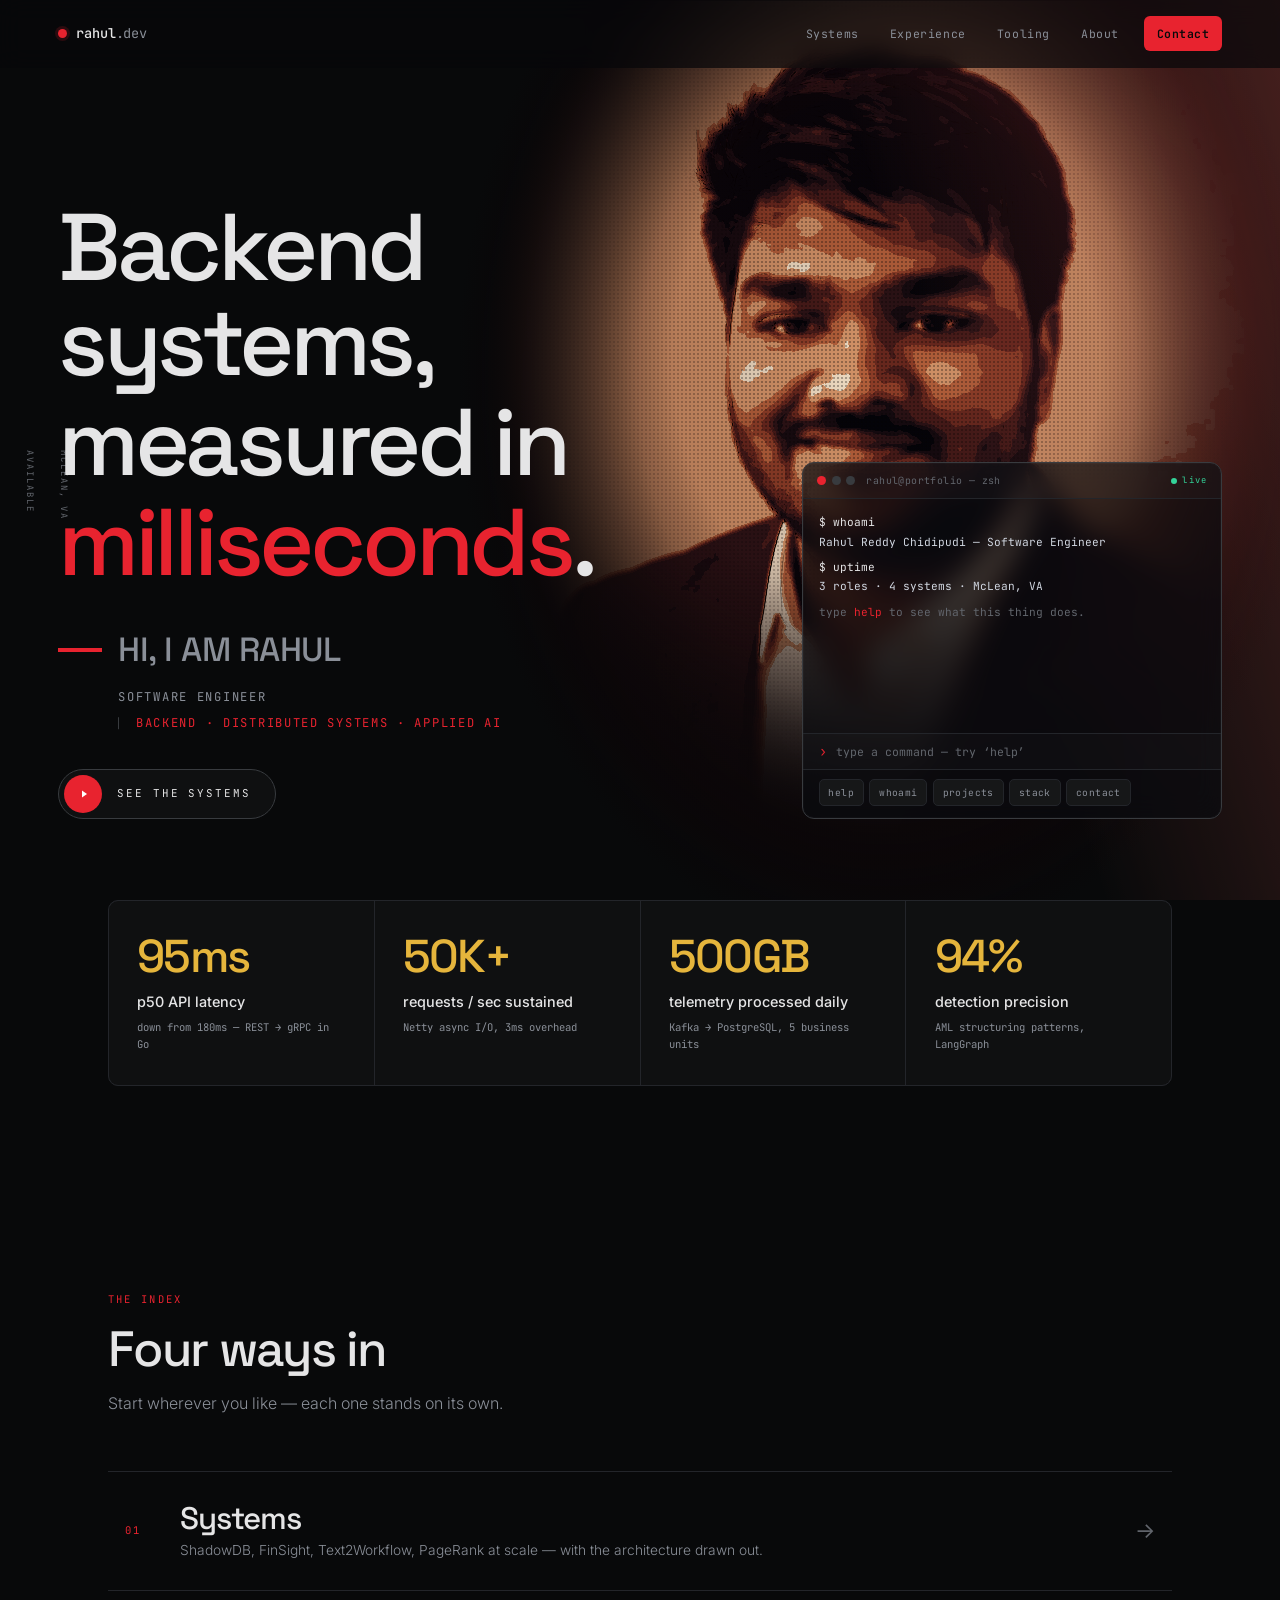
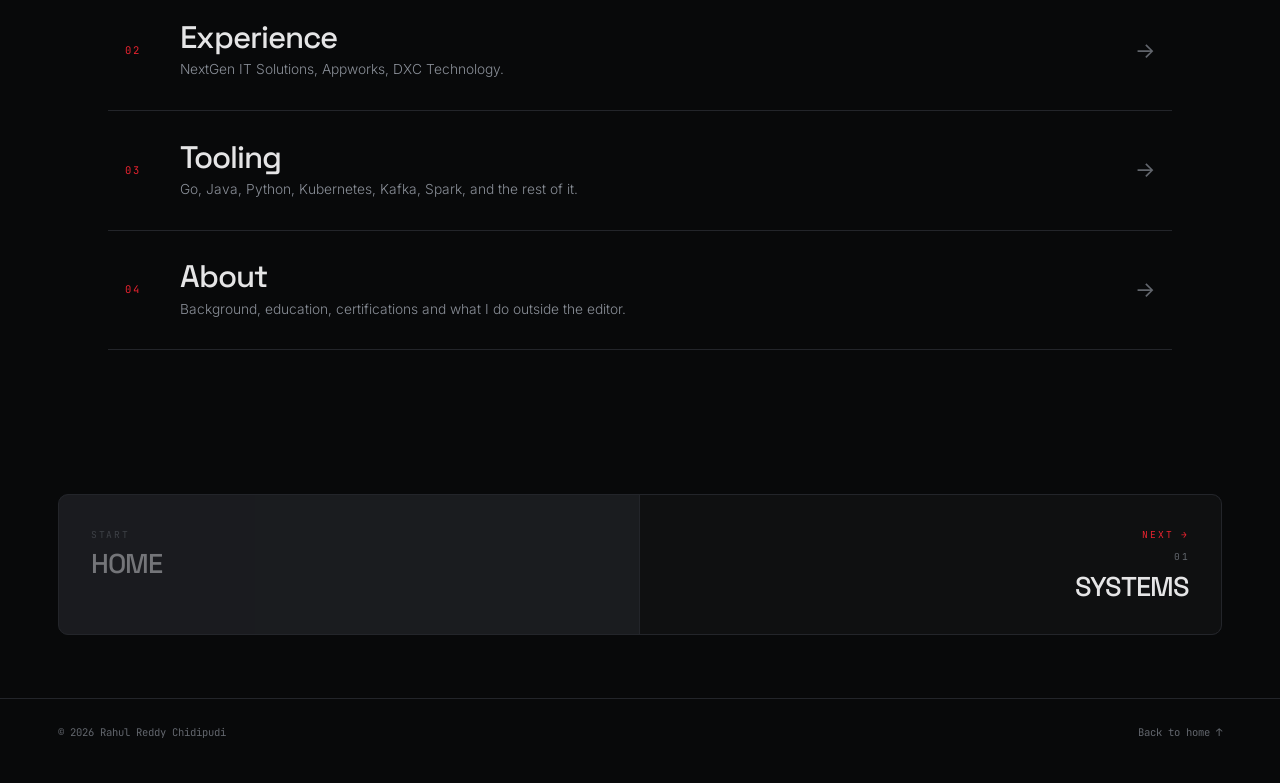
==== index.html @ d2386745 "Build software engineering portfolio Six static pages for a backend and distributed systems engineer" ====
<!DOCTYPE html>
<html lang="en" data-theme="dark">
<head>
<meta charset="utf-8" />
<meta name="viewport" content="width=device-width, initial-scale=1" />
<title>Rahul Reddy Chidipudi — Software Engineer</title>
<meta name="description" content="Software engineer building backend and distributed systems in Go, Java and Python. gRPC microservices, Kubernetes, event-driven pipelines, and applied AI." />
<meta name="theme-color" content="#07080a" />
<meta name="color-scheme" content="dark" />
<link rel="canonical" href="https://rahu378.github.io/" />

<meta property="og:type" content="website" />
<meta property="og:title" content="Rahul Reddy Chidipudi — Software Engineer" />
<meta property="og:description" content="Software engineer building backend and distributed systems in Go, Java and Python. gRPC microservices, Kubernetes, event-driven pipelines, and applied AI." />
<meta property="og:url" content="https://rahu378.github.io/" />
<meta property="og:image" content="https://rahu378.github.io/assets/img/rahul.jpg" />
<meta name="twitter:card" content="summary_large_image" />

<link rel="preconnect" href="https://fonts.googleapis.com" />
<link rel="preconnect" href="https://fonts.gstatic.com" crossorigin />
<link rel="preload" as="style" href="https://fonts.googleapis.com/css2?family=Space+Grotesk:wght@400;500;600;700&family=Inter:wght@300;400;500;600&family=JetBrains+Mono:wght@400;500;700&display=swap" />
<link rel="stylesheet" href="https://fonts.googleapis.com/css2?family=Space+Grotesk:wght@400;500;600;700&family=Inter:wght@300;400;500;600&family=JetBrains+Mono:wght@400;500;700&display=swap" />
<link rel="stylesheet" href="/assets/css/style.css?v=1" />
<link rel="preload" as="image" href="/assets/img/rahul.jpg" />
<link rel="icon" href="data:image/svg+xml,<svg xmlns='http://www.w3.org/2000/svg' viewBox='0 0 100 100'><rect width='100' height='100' rx='22' fill='%2307080a'/><text y='70' x='50' text-anchor='middle' font-size='58' font-family='monospace' font-weight='700' fill='%23e8232f'>R</text></svg>" />
</head>
<body data-page="home">

<svg class="filter-lab" aria-hidden="true" focusable="false">
  <defs>
    <filter id="inkPortrait" x="-12%" y="-12%" width="124%" height="124%" color-interpolation-filters="sRGB">
      <feColorMatrix type="matrix" in="SourceGraphic" result="lum"
        values="0.30 0.59 0.11 0 0
                0.30 0.59 0.11 0 0
                0.30 0.59 0.11 0 0
                0    0    0    1 0" />

      <!-- Soften before quantising: posterizing a smooth gradient straight off
           the sensor speckles the forehead and cheek into islands. Edge
           detection below still runs off the sharp luma. -->
      <feGaussianBlur in="lum" stdDeviation="1.6" result="lumSoft" />

      <feComponentTransfer in="lumSoft" result="crushed">
        <feFuncR type="linear" slope="1.14" intercept="-0.06" />
        <feFuncG type="linear" slope="1.14" intercept="-0.06" />
        <feFuncB type="linear" slope="1.14" intercept="-0.06" />
      </feComponentTransfer>

      <feComponentTransfer in="crushed" result="posterized">
        <feFuncR type="discrete" tableValues="0 0.125 0.25 0.375 0.5 0.625 0.75 0.875 1" />
        <feFuncG type="discrete" tableValues="0 0.125 0.25 0.375 0.5 0.625 0.75 0.875 1" />
        <feFuncB type="discrete" tableValues="0 0.125 0.25 0.375 0.5 0.625 0.75 0.875 1" />
      </feComponentTransfer>

      <!-- Warm duotone: ink -> oxblood -> rust -> warm bone, so the portrait
           sits in the same family as the red accent instead of reading as a
           cold studio shot. Top stop is warm bone, not white, so neither the
           lit forehead nor the grey backdrop clips. -->
      <feComponentTransfer in="posterized" result="duotone">
        <feFuncR type="table" tableValues="0.039 0.110 0.208 0.333 0.490 0.659 0.804 0.925" />
        <feFuncG type="table" tableValues="0.039 0.071 0.098 0.137 0.208 0.329 0.541 0.851" />
        <feFuncB type="table" tableValues="0.055 0.086 0.110 0.122 0.153 0.200 0.369 0.753" />
      </feComponentTransfer>

      <feConvolveMatrix in="lum" result="edgeRaw" order="3" preserveAlpha="true"
        kernelMatrix="-1 -1 -1  -1  8 -1  -1 -1 -1" divisor="1" bias="0" />
      <feColorMatrix in="edgeRaw" type="matrix" result="edgeLuma"
        values="0.33 0.33 0.33 0 0
                0.33 0.33 0.33 0 0
                0.33 0.33 0.33 0 0
                0    0    0    1 0" />
      <!-- White where flat, darkening on strong edges: the multiply below keys
           off RGB, so white must be the no-op. -->
      <feComponentTransfer in="edgeLuma" result="inkLines">
        <feFuncR type="table" tableValues="1 0.92 0.58 0.18 0" />
        <feFuncG type="table" tableValues="1 0.92 0.58 0.18 0" />
        <feFuncB type="table" tableValues="1 0.92 0.58 0.18 0" />
      </feComponentTransfer>
      <feGaussianBlur in="inkLines" stdDeviation="0.4" result="inkSoft" />
      <feBlend in="duotone" in2="inkSoft" mode="multiply" result="inked" />
      <feComposite in="inked" in2="SourceGraphic" operator="in" />
    </filter>

    <filter id="inkPlate" x="-12%" y="-12%" width="124%" height="124%" color-interpolation-filters="sRGB">
      <feColorMatrix type="matrix" in="SourceGraphic" result="lum"
        values="0.30 0.59 0.11 0 0
                0.30 0.59 0.11 0 0
                0.30 0.59 0.11 0 0
                0    0    0    1 0" />
      <feConvolveMatrix in="lum" result="e" order="3" preserveAlpha="true"
        kernelMatrix="0 -1 0  -1 4 -1  0 -1 0" divisor="1" />
      <feComponentTransfer in="e">
        <feFuncA type="discrete" tableValues="0 0 0 0.85 1" />
      </feComponentTransfer>
    </filter>
  </defs>
</svg>

<div class="wipe" id="wipe" aria-hidden="true"></div>
<div class="grid-bg" aria-hidden="true"></div>
<div class="noise" aria-hidden="true"></div>

<a class="skip" href="#main">Skip to content</a>

<header class="topbar">
  <a class="brand" href="/">
    <span class="brand__dot" aria-hidden="true"></span>
    <span class="brand__txt">rahul<span>.dev</span></span>
  </a>

  <nav class="nav" aria-label="Sections">
    <a href="/projects/">Systems</a>
    <a href="/work/">Experience</a>
    <a href="/skills/">Tooling</a>
    <a href="/about/">About</a>
    <a href="/contact/" class="nav__cta">Contact</a>
  </nav>

  <button class="burger" id="burger" aria-label="Open menu" aria-expanded="false" aria-controls="menu">
    <span></span><span></span>
  </button>
</header>

<nav class="menu" id="menu" aria-hidden="true">
  <div class="menu__bg" aria-hidden="true"></div>
  <ul class="menu__list">
    <li><a href="/" data-i="00" aria-current="page"><span>HOME</span></a></li>
    <li><a href="/projects/" data-i="01"><span>SYSTEMS</span></a></li>
    <li><a href="/work/" data-i="02"><span>EXPERIENCE</span></a></li>
    <li><a href="/skills/" data-i="03"><span>TOOLING</span></a></li>
    <li><a href="/about/" data-i="04"><span>ABOUT</span></a></li>
    <li><a href="/contact/" data-i="05"><span>CONTACT</span></a></li>
  </ul>
  <div class="menu__foot">
    <a href="mailto:rahul.r24.c@gmail.com">rahul.r24.c@gmail.com</a>
    <a href="https://github.com/Rahu378" target="_blank" rel="noopener noreferrer">github.com/Rahu378</a>
    <a href="https://www.linkedin.com/in/rahulchidipudi/" target="_blank" rel="noopener noreferrer">in/rahulchidipudi</a>
    <span>McLean, VA</span>
  </div>
</nav>

<main id="main">

<section class="hero" id="hero">
  <div class="hero__glow" aria-hidden="true"></div>

  <figure class="portrait" id="portrait">
    <div class="portrait__aura" aria-hidden="true"></div>
    <div class="portrait__stage" id="portraitStage">
      <img class="portrait__plate" src="/assets/img/rahul.jpg" alt="" aria-hidden="true" />
      <img class="portrait__img" src="/assets/img/rahul.jpg" alt="Rahul Reddy Chidipudi" />
      <div class="portrait__halftone" aria-hidden="true"></div>
      <div class="portrait__vig" aria-hidden="true"></div>
      <div class="portrait__rim" aria-hidden="true"></div>
    </div>
    <div class="portrait__fade" aria-hidden="true"></div>
  </figure>

  <div class="hero__copy">
    <h1 class="hero__title">
      <span class="ln"><span class="w">Backend</span> <span class="w">systems,</span></span>
      <span class="ln"><span class="w">measured</span> <span class="w">in</span></span>
      <span class="ln"><span class="w accent">milliseconds<span class="dot">.</span></span></span>
    </h1>

    <p class="hero__eyebrow"><i class="rule"></i>HI, I AM RAHUL</p>
    <p class="hero__role">
      <span>SOFTWARE ENGINEER</span><span>BACKEND &middot; DISTRIBUTED SYSTEMS &middot; APPLIED AI</span>
    </p>

    <a class="cta" href="/projects/">
      <span class="cta__disc"><svg viewBox="0 0 24 24" aria-hidden="true"><path d="M8 5l10 7-10 7z"/></svg></span>
      <span class="cta__txt">SEE THE SYSTEMS</span>
    </a>
  </div>

  <!-- A real shell, not a chatbot. Type into it. -->
  <div class="term" id="term">
    <div class="term__bar">
      <span class="term__dots" aria-hidden="true"><i></i><i></i><i></i></span>
      <span class="term__title">rahul@portfolio &mdash; zsh</span>
      <span class="term__live" aria-hidden="true"><b></b>live</span>
    </div>

    <div class="term__body" id="termBody" role="log" aria-live="polite" aria-label="Terminal output"></div>

    <form class="term__form" id="termForm" autocomplete="off">
      <label class="term__prompt" for="termInput" aria-hidden="true">&rsaquo;</label>
      <input class="term__input" id="termInput" name="cmd" type="text"
             autocomplete="off" autocapitalize="off" spellcheck="false"
             aria-label="Type a command" placeholder="type a command &mdash; try &lsquo;help&rsquo;" />
    </form>

    <div class="term__hints" aria-label="Suggested commands">
      <button type="button" data-cmd="help">help</button>
      <button type="button" data-cmd="whoami">whoami</button>
      <button type="button" data-cmd="projects">projects</button>
      <button type="button" data-cmd="stack">stack</button>
      <button type="button" data-cmd="contact">contact</button>
    </div>
  </div>

  <div class="hero__slate" aria-hidden="true">
    <span>MCLEAN, VA</span><span>AVAILABLE</span>
  </div>
</section>

<section class="sec sec--tight">
  <div class="metrics__rail">
    <article class="metric reveal">
      <div class="metric__v"><span class="count" data-to="95" data-suffix="ms">0</span></div>
      <p class="metric__k">p50 API latency</p>
      <p class="metric__n">down from 180ms &mdash; REST&nbsp;&rarr;&nbsp;gRPC in Go</p>
    </article>
    <article class="metric reveal">
      <div class="metric__v"><span class="count" data-to="50" data-suffix="K+">0</span></div>
      <p class="metric__k">requests / sec sustained</p>
      <p class="metric__n">Netty async I/O, 3ms overhead</p>
    </article>
    <article class="metric reveal">
      <div class="metric__v"><span class="count" data-to="500" data-suffix="GB">0</span></div>
      <p class="metric__k">telemetry processed daily</p>
      <p class="metric__n">Kafka &rarr; PostgreSQL, 5 business units</p>
    </article>
    <article class="metric reveal">
      <div class="metric__v"><span class="count" data-to="94" data-suffix="%">0</span></div>
      <p class="metric__k">detection precision</p>
      <p class="metric__n">AML structuring patterns, LangGraph</p>
    </article>
  </div>
</section>

<section class="sec">
  <header class="sec__head">
    <span class="sec__tag">THE INDEX</span>
    <h2 class="sec__title">Four ways in</h2>
    <p class="sec__sub">Start wherever you like &mdash; each one stands on its own.</p>
  </header>

  <ol class="index">
    <li class="reveal"><a href="/projects/">
      <span class="index__n">01</span>
      <span class="index__b"><b>Systems</b><i>ShadowDB, FinSight, Text2Workflow, PageRank at scale &mdash; with the architecture drawn out.</i></span>
      <span class="index__go" aria-hidden="true">&rarr;</span></a></li>
    <li class="reveal"><a href="/work/">
      <span class="index__n">02</span>
      <span class="index__b"><b>Experience</b><i>NextGen IT Solutions, Appworks, DXC Technology.</i></span>
      <span class="index__go" aria-hidden="true">&rarr;</span></a></li>
    <li class="reveal"><a href="/skills/">
      <span class="index__n">03</span>
      <span class="index__b"><b>Tooling</b><i>Go, Java, Python, Kubernetes, Kafka, Spark, and the rest of it.</i></span>
      <span class="index__go" aria-hidden="true">&rarr;</span></a></li>
    <li class="reveal"><a href="/about/">
      <span class="index__n">04</span>
      <span class="index__b"><b>About</b><i>Background, education, certifications and what I do outside the editor.</i></span>
      <span class="index__go" aria-hidden="true">&rarr;</span></a></li>
  </ol>
</section>

<nav class="actnav" aria-label="Page navigation">
  <div class="actnav__side actnav__side--prev actnav__side--end">
    <span class="actnav__dir">START</span>
    <span class="actnav__t">HOME</span>
  </div>
  <a class="actnav__side actnav__side--next" href="/projects/">
    <span class="actnav__dir">NEXT &rarr;</span>
    <span class="actnav__n">01</span>
    <span class="actnav__t">SYSTEMS</span>
  </a>
</nav>
</main>

<footer class="foot">
  <span>&copy; <span id="yr">2026</span> Rahul Reddy Chidipudi</span>
  <a href="/">Back to home &uarr;</a>
</footer>

<script src="/assets/js/main.js?v=1" defer></script>
</body>
</html>
---- assets/css/style.css ----
/* ═══════════════════════════════════════════════════════════════
   RAHUL REDDY CHIDIPUDI — Software Engineer
   Dark only. Systems-and-architecture direction.
   ═══════════════════════════════════════════════════════════════ */

:root{
  /* Four-step surface progression (after Linear's "midnight precision
     instrument"): darkness is the substrate, not a theme. Elevation comes
     from hairline borders and contrast — never from shadows or glows. */
  --bg:        #08090a;
  --surface:   #0f1011;
  --surface-2: #161718;
  --hair:      #23252a;
  --hair-2:    #383b3f;

  --fg:        #e5e5e6;
  --fg-rgb:    229,229,230;
  --text-2:    #d0d6e0;
  --mute:      #8a8f98;
  --mute-2:    #62666d;

  /* Brand accent — gold on obsidian. Used for interface: nav, CTAs,
     section tags, hover states. */
  --accent:     #e8232f;
  --accent-lit: #ff4d5a;
  --accent-ink: #ffffff;   /* text that sits ON red */
  --accent-dim: #5c0f15;
  --accent-wash: rgba(232,35,47,.09);

  /* Data colours — reserved for the architecture diagrams so a request
     path never gets confused with a button. */
  --data:      #38bdf8;    /* live request path */
  --data-wash: rgba(56,189,248,.08);
  --gold:      #e5b53c;    /* measured results */
  --ok:        #34d399;    /* converged / verified */
  --shadow:    #a78bfa;    /* the forked, non-production path */

  --disp: 'Space Grotesk', 'Helvetica Neue', Arial, sans-serif;
  --body: 'Inter', system-ui, -apple-system, sans-serif;
  --mono: 'JetBrains Mono', ui-monospace, 'SF Mono', Menlo, monospace;

  --pad:  clamp(1.15rem, 4.5vw, 5rem);
  --maxw: 1180px;
  --wide: 1360px;
  --ease: cubic-bezier(.16,1,.3,1);
  --snap: cubic-bezier(.4,0,.2,1);   /* UI feedback — CLI speed */
  --t-ui: .17s;

  color-scheme: dark;
}

*,*::before,*::after{ box-sizing:border-box; margin:0; padding:0; }
html{ -webkit-text-size-adjust:100%; background:var(--bg); scroll-behavior:smooth; }
body{
  background:var(--bg); color:var(--fg);
  font-family:var(--body); font-size:16px; line-height:1.65;
  overflow-x:hidden;
  -webkit-font-smoothing:antialiased; text-rendering:optimizeLegibility;
}
body.is-locked{ overflow:hidden; }
img{ display:block; max-width:100%; }
ul,ol{ list-style:none; }
a{ color:inherit; text-decoration:none; }
button{ font:inherit; color:inherit; background:none; border:0; cursor:pointer; }
::selection{ background:var(--accent); color:var(--accent-ink); }
:focus-visible{ outline:2px solid var(--accent); outline-offset:3px; border-radius:3px; }

/* The inline <svg> holding the portrait filters must not take up layout —
   without this it renders as a default 300x150 box and shoves the page down. */
.filter-lab{ position:absolute; width:0; height:0; overflow:hidden; }

.skip{
  position:fixed; top:-100px; left:1rem; z-index:10001;
  background:var(--accent); color:var(--accent-ink); padding:.7rem 1.1rem;
  font-family:var(--mono); font-size:.65rem; letter-spacing:.16em;
  transition:top .25s;
}
.skip:focus{ top:1rem; }

/* ── ambient background ─────────────────────────────────────── */
.grid-bg{
  position:fixed; inset:0; z-index:-2; pointer-events:none;
  background-image:
    linear-gradient(var(--hair) 1px, transparent 1px),
    linear-gradient(90deg, var(--hair) 1px, transparent 1px);
  background-size:64px 64px;
  opacity:.32;
  -webkit-mask-image:radial-gradient(ellipse 80% 60% at 50% 0%, #000 10%, transparent 78%);
  mask-image:radial-gradient(ellipse 80% 60% at 50% 0%, #000 10%, transparent 78%);
}
.noise{
  position:fixed; inset:0; z-index:-1; pointer-events:none; opacity:.035;
  background-image:url("data:image/svg+xml,%3Csvg xmlns='http://www.w3.org/2000/svg' width='160' height='160'%3E%3Cfilter id='n'%3E%3CfeTurbulence type='fractalNoise' baseFrequency='.85' numOctaves='3'/%3E%3C/filter%3E%3Crect width='160' height='160' filter='url(%23n)'/%3E%3C/svg%3E");
}

/* ── top bar ────────────────────────────────────────────────── */
.topbar{
  position:fixed; top:0; left:0; right:0; z-index:900;
  display:flex; align-items:center; justify-content:space-between;
  gap:1rem; padding:1rem var(--pad);
  background:rgba(7,8,10,.72);
  backdrop-filter:blur(12px); -webkit-backdrop-filter:blur(12px);
  border-bottom:1px solid transparent;
  transition:border-color .3s, background .3s;
}
.topbar.stuck{ border-bottom-color:var(--hair); }
.brand{ display:flex; align-items:center; gap:.6rem; font-family:var(--mono); font-size:.85rem; }
.brand__dot{
  width:9px; height:9px; border-radius:50%; background:var(--accent);
  box-shadow:0 0 0 3px rgba(232,35,47,.16);
}
.brand__txt{ font-weight:500; letter-spacing:-.01em; }
.brand__txt span{ color:var(--mute); font-weight:400; }

.nav{ display:none; align-items:center; gap:.35rem; }
@media (min-width:820px){ .nav{ display:flex; } .burger{ display:none !important; } }
.nav a{
  font-family:var(--mono); font-size:.72rem; letter-spacing:.05em;
  color:var(--mute); padding:.5rem .8rem; border-radius:6px;
  transition:color var(--t-ui) var(--snap), background-color var(--t-ui) var(--snap), border-color var(--t-ui) var(--snap), transform var(--t-ui) var(--snap);
}
.nav a:hover{ color:var(--fg); background:var(--surface-2); }
.nav a.active{ color:var(--accent); }
.nav__cta{
  color:var(--bg) !important; background:var(--accent);
  font-weight:600; margin-left:.4rem;
}
.nav__cta:hover{ background:var(--accent-lit) !important; color:var(--bg) !important; }

.burger{ display:grid; gap:5px; padding:.45rem; }
.burger span{ display:block; width:22px; height:2px; background:var(--fg); transition:transform .35s var(--ease), opacity .2s; }
.burger[aria-expanded="true"] span:nth-child(1){ transform:translateY(7px) rotate(45deg); }
.burger[aria-expanded="true"] span:nth-child(2){ opacity:0; }
.burger[aria-expanded="true"] span:nth-child(3){ transform:translateY(-7px) rotate(-45deg); }


/* ── hero ───────────────────────────────────────────────────── */
.hero{
  position:relative; min-height:100svh;
  display:flex; align-items:center;
  padding:7rem var(--pad) 5rem;
}
.hero__eyebrow{
  display:inline-flex; align-items:center; gap:.6rem;
  font-family:var(--mono); font-size:.68rem; letter-spacing:.2em;
  color:var(--mute); margin-bottom:1.75rem;
}

.hero__title{
  font-family:var(--disp); font-weight:500;
  font-size:clamp(2.5rem,8vw,5.6rem);
  line-height:1.02; letter-spacing:-.04em;
  margin-bottom:1.9rem;
}
.hero__title .ln{ display:block; overflow:hidden; padding-bottom:.07em; }
.hero__title .w{ display:inline-block; will-change:transform; }
.hero__title .accent{ color:var(--accent); }
.hero__title .dot{ color:var(--fg); }





/* ── metrics ────────────────────────────────────────────────── */
.metrics{
  border-top:1px solid var(--hair); border-bottom:1px solid var(--hair);
  background:var(--surface);
}
.metrics__rail{
  max-width:var(--wide); margin-inline:auto;
  display:grid; grid-template-columns:repeat(auto-fit,minmax(190px,1fr));
}
.metric{
  padding:2rem clamp(1rem,2.2vw,1.9rem);
  border-right:1px solid var(--hair);
}
.metric:last-child{ border-right:0; }
.metric__v{
  font-family:var(--disp); font-weight:500;
  font-size:clamp(2rem,3.6vw,2.9rem); line-height:1;
  letter-spacing:-.035em; color:var(--gold); margin-bottom:.7rem;
}
.metric__k{ font-size:.9rem; font-weight:500; margin-bottom:.3rem; }
.metric__n{ font-family:var(--mono); font-size:.66rem; color:var(--mute); line-height:1.6; }

/* ── section shell ──────────────────────────────────────────── */
.sec{
  max-width:var(--maxw); margin-inline:auto;
  padding:clamp(4.5rem,11vh,7.5rem) var(--pad);
}
.sec--wide{ max-width:var(--wide); }
.sec__head{ margin-bottom:clamp(2.5rem,6vh,4rem); }
.sec__tag{
  display:inline-block; font-family:var(--mono);
  font-size:.66rem; letter-spacing:.22em; color:var(--accent);
  margin-bottom:.9rem;
}
.sec__title{
  font-family:var(--disp); font-weight:500;
  font-size:clamp(1.85rem,4.4vw,3.1rem);
  line-height:1.08; letter-spacing:-.035em;
}
.sec__sub{ margin-top:.9rem; max-width:56ch; color:var(--mute); font-weight:300; }

/* Reveals: CSS owns the transition, JS only adds .in when the element
   scrolls into view. No animation library involved. */
.reveal, .sec__head{ opacity:1; }
html.js .reveal,
html.js .sec__head{
  opacity:0; transform:translateY(22px);
  transition:opacity .55s ease, transform .55s cubic-bezier(.16,1,.3,1);
}
html.js .reveal.in,
html.js .sec__head.in{ opacity:1; transform:none; }
.hl{ color:var(--gold); font-weight:600; }

/* ── experience ─────────────────────────────────────────────── */
.jobs{ display:flex; flex-direction:column; }
.job{
  display:grid; gap:.85rem 2.5rem;
  grid-template-columns:1fr;
  padding:2.2rem 0; border-top:1px solid var(--hair);
}
.job:last-child{ border-bottom:1px solid var(--hair); }
@media (min-width:860px){ .job{ grid-template-columns:210px 1fr; } }
/* the grid cell stretches to the full card height — pin the dates to the top
   so they sit level with the role title rather than floating mid-card */
.job__when{
  display:flex; flex-wrap:wrap; align-items:flex-start; align-content:flex-start;
  gap:.6rem; padding-top:.3rem;
}
.job__dates{ font-family:var(--mono); font-size:.72rem; color:var(--mute); letter-spacing:.03em; }
.job__now{
  font-family:var(--mono); font-size:.56rem; letter-spacing:.16em;
  color:var(--ok); border:1px solid rgba(52,211,153,.4);
  border-radius:99px; padding:.16rem .5rem;
}
.job__role{ font-family:var(--disp); font-weight:500; font-size:clamp(1.25rem,2.6vw,1.65rem); letter-spacing:-.025em; }
.job__co{ color:var(--accent); font-size:.95rem; margin:.2rem 0 1.1rem; }
.job__co span{ color:var(--mute); }
.job__pts li{
  position:relative; padding-left:1.35rem; margin-bottom:.7rem;
  color:var(--text-2); font-weight:300; font-size:.94rem;
}
.job__pts li::before{
  content:''; position:absolute; left:0; top:.66em;
  width:7px; height:1px; background:var(--accent);
}
.job__pts b{ color:var(--fg); font-weight:600; }
.job__stack{ display:flex; flex-wrap:wrap; gap:.4rem; margin-top:1.2rem; }
.job__stack li{
  font-family:var(--mono); font-size:.63rem; color:var(--mute);
  background:var(--surface); border:1px solid var(--hair);
  padding:.28rem .6rem; border-radius:5px;
}

/* ── projects ───────────────────────────────────────────────── */
.proj{
  border:1px solid var(--hair); border-radius:12px;
  background:var(--surface);
  padding:clamp(1.35rem,3vw,2.4rem);
  margin-bottom:clamp(1.5rem,3vw,2.2rem);
}
.proj__head{
  display:flex; flex-wrap:wrap; gap:1rem; justify-content:space-between;
  align-items:flex-start; margin-bottom:1.8rem;
}
.proj__idx{ font-family:var(--mono); font-size:.66rem; letter-spacing:.2em; color:var(--mute-2); }
.proj__name{
  font-family:var(--disp); font-weight:500;
  font-size:clamp(1.4rem,3.2vw,2.1rem); letter-spacing:-.03em; margin:.3rem 0 .25rem;
}
.proj__tag{ color:var(--mute); font-size:.92rem; font-weight:300; }
.proj__repo{
  display:inline-flex; align-items:center; gap:.5rem; flex:none;
  font-family:var(--mono); font-size:.7rem;
  border:1px solid var(--hair-2); border-radius:7px; padding:.55rem .9rem;
  color:var(--text-2); transition:color var(--t-ui) var(--snap), background-color var(--t-ui) var(--snap), border-color var(--t-ui) var(--snap), transform var(--t-ui) var(--snap);
}
.proj__repo:hover{ border-color:var(--accent); color:var(--accent); background:var(--accent-wash); }
.proj__repo svg{ width:15px; height:15px; fill:currentColor; }

/* Diagram spans the full card and the copy sits beneath it. Side-by-side left
   the SVG a ~655px column, which is under its legible minimum and forced the
   diagram to scroll on most desktops. */
.proj__grid{ display:grid; gap:clamp(1.5rem,3vw,2.2rem); grid-template-columns:1fr; }

.proj__copy{ display:grid; gap:.4rem 2.5rem; grid-template-columns:1fr; align-items:start; }
@media (min-width:860px){
  .proj__copy{ grid-template-columns:1fr 1fr; }
  .proj__copy > p{ grid-column:1; }
  .proj__pts{ grid-column:2; }
  .proj__stack{ grid-column:1 / -1; }
}
.proj__copy p{ color:var(--text-2); font-weight:300; font-size:.94rem; margin-bottom:1.1rem; }
.proj__pts li{
  position:relative; padding-left:1.35rem; margin-bottom:.7rem;
  color:var(--text-2); font-weight:300; font-size:.92rem;
}
.proj__pts li::before{
  content:''; position:absolute; left:0; top:.62em;
  width:7px; height:1px; background:var(--accent);
}
.proj__pts b{ color:var(--fg); font-weight:600; }
.proj__stack{ display:flex; flex-wrap:wrap; gap:.4rem; margin-top:1.25rem; }
.proj__stack li{
  font-family:var(--mono); font-size:.62rem; color:var(--mute);
  border:1px solid var(--hair); border-radius:5px; padding:.26rem .55rem;
}

/* ── architecture diagrams ──────────────────────────────────── */
.diagram{
  background:var(--bg); border:1px solid var(--hair);
  border-radius:10px; padding:.5rem;
  overflow-x:auto; -webkit-overflow-scrolling:touch;
}
.diagram svg{ width:100%; min-width:640px; height:auto; display:block; }

html.js .diagram .node,
html.js .diagram .cluster{
  opacity:0; transform:translateY(10px);
  transition:opacity .45s ease, transform .45s cubic-bezier(.16,1,.3,1);
}
html.js .diagram.in .node,
html.js .diagram.in .cluster{ opacity:1; transform:none; }
html.js .diagram .flow{ opacity:0; transition:opacity .5s ease .35s; }
html.js .diagram.in .flow{ opacity:1; }

.node rect{
  fill:var(--surface-2); stroke:var(--hair-2); stroke-width:1;
}
.node--hot rect{ fill:var(--data-wash); stroke:var(--data); }
.node--shadow rect{ fill:rgba(167,139,250,.07); stroke:var(--shadow); stroke-dasharray:4 3; }
.node--ok rect{ fill:rgba(52,211,153,.06); stroke:rgba(52,211,153,.55); }
.node--ghost rect{ fill:transparent; stroke:var(--hair-2); stroke-dasharray:4 3; }
.node--part rect{ fill:var(--surface); stroke:var(--hair); }

.n-t{
  fill:var(--fg); font-family:var(--disp); font-weight:500;
  font-size:14px; text-anchor:middle;
}
.n-s{
  fill:var(--mute); font-family:var(--mono);
  font-size:9.5px; text-anchor:middle; letter-spacing:.02em;
}
.n-s--hot{ fill:var(--data); }
.n-s--ok{ fill:var(--ok); }
.n-p{ fill:var(--text-2); font-family:var(--mono); font-size:10px; text-anchor:middle; }

.cluster rect{ fill:rgba(255,255,255,.012); stroke:var(--hair); stroke-dasharray:5 4; }
.cl-t{ fill:var(--mute); font-family:var(--mono); font-size:10px; text-anchor:middle; letter-spacing:.14em; }

.edge{ fill:var(--mute-2); font-family:var(--mono); font-size:9.5px; text-anchor:middle; }
.edge--shadow{ fill:var(--shadow); }
.edge--ok{ fill:var(--ok); }

.flow{
  fill:none; stroke:var(--data); stroke-width:1.6;
  stroke-dasharray:5 7; stroke-linecap:round;
  animation:dash 1.1s linear infinite;
}
.flow--shadow{ stroke:var(--shadow); }
.flow--dim{ stroke:var(--hair-2); animation-duration:1.8s; }
.flow--rev{ animation-direction:reverse; }
@keyframes dash{ to{ stroke-dashoffset:-24; } }

/* ── skills ─────────────────────────────────────────────────── */
.skills{
  display:grid; gap:1px; background:var(--hair);
  border:1px solid var(--hair); border-radius:10px; overflow:hidden;
  grid-template-columns:repeat(auto-fit,minmax(250px,1fr));
}
.skillset{ background:var(--surface); padding:1.6rem clamp(1.1rem,2vw,1.6rem); }
.skillset h3{
  font-family:var(--mono); font-size:.66rem; letter-spacing:.18em;
  color:var(--accent); text-transform:uppercase; margin-bottom:1rem;
}
.skillset ul{ display:flex; flex-wrap:wrap; gap:.4rem; }
.skillset li{
  font-family:var(--mono); font-size:.68rem; color:var(--text-2);
  background:var(--surface-2); border:1px solid var(--hair);
  border-radius:5px; padding:.3rem .6rem;
  transition:border-color .25s, color .25s;
}
.skillset li:hover{ border-color:var(--accent); color:var(--accent); }

/* ── about ──────────────────────────────────────────────────── */
.about{ display:grid; gap:clamp(1.75rem,4vw,3rem); grid-template-columns:1fr; }
@media (min-width:880px){ .about{ grid-template-columns:300px 1fr; align-items:start; } }

.about__photo{ position:relative; border-radius:10px; overflow:hidden; border:1px solid var(--hair); background:var(--surface); }
.about__photo img{ width:100%; height:auto; aspect-ratio:1; object-fit:cover; filter:grayscale(.35) contrast(1.05); transition:filter .5s; }
.about__photo:hover img{ filter:grayscale(0) contrast(1); }
.about__ph{
  display:none; aspect-ratio:1; place-items:center; align-content:center;
  gap:.6rem; text-align:center; color:var(--mute-2);
}
.about__ph span{ font-family:var(--disp); font-weight:500; font-size:3rem; color:var(--hair-2); }
.about__ph em{ font-family:var(--mono); font-size:.6rem; font-style:normal; letter-spacing:.08em; }
.about__photo.is-empty img{ display:none; }
.about__photo.is-empty .about__ph{ display:grid; }

.about__copy p{ color:var(--text-2); font-weight:300; margin-bottom:1.1rem; max-width:62ch; }
.edu, .certs{ margin-top:2.2rem; }
.edu h3, .certs h3{
  font-family:var(--mono); font-size:.66rem; letter-spacing:.18em;
  color:var(--accent); text-transform:uppercase; margin-bottom:1rem;
}
.edu__deg{ font-family:var(--disp); font-weight:500; font-size:1.2rem; letter-spacing:-.02em; color:var(--fg); margin-bottom:.2rem; }
.edu__school{ color:var(--text-2); font-size:.92rem; margin-bottom:.2rem; }
.edu__meta{ font-family:var(--mono); font-size:.68rem; color:var(--mute); margin-bottom:.5rem; }
.edu__course{ font-family:var(--mono); font-size:.66rem; color:var(--mute-2); line-height:1.8; }
.certs ul{ display:flex; flex-wrap:wrap; gap:.5rem; }
.certs li{
  font-family:var(--mono); font-size:.68rem; color:var(--text-2);
  border:1px solid var(--hair); border-left:2px solid var(--gold);
  background:var(--surface); border-radius:0 5px 5px 0; padding:.45rem .8rem;
}

.lead{ margin-top:clamp(3rem,7vh,4.5rem); }
.lead__h{
  font-family:var(--mono); font-size:.66rem; letter-spacing:.18em;
  color:var(--accent); text-transform:uppercase; margin-bottom:1.4rem;
}
.lead__grid{ display:grid; gap:1px; background:var(--hair); border:1px solid var(--hair); border-radius:10px; overflow:hidden;
  grid-template-columns:repeat(auto-fit,minmax(250px,1fr)); }
.lead__item{ background:var(--surface); padding:1.5rem; }
.lead__role{ font-family:var(--disp); font-weight:500; font-size:1rem; letter-spacing:-.015em; margin-bottom:.2rem; }
.lead__org{ font-family:var(--mono); font-size:.66rem; color:var(--accent); margin-bottom:.7rem; }
.lead__d{ color:var(--mute); font-size:.86rem; font-weight:300; }

/* ── contact ────────────────────────────────────────────────── */
.contact{
  border-top:1px solid var(--hair);
  background:
    radial-gradient(ellipse 70% 90% at 50% 0%, rgba(56,189,248,.07), transparent 68%),
    var(--bg);
  padding:clamp(4.5rem,11vh,7rem) var(--pad);
}
.contact__inner{ max-width:var(--maxw); margin-inline:auto; }
.contact__title{
  font-family:var(--disp); font-weight:500;
  font-size:clamp(2rem,6vw,4rem); line-height:1.04; letter-spacing:-.04em;
  margin:.6rem 0 1rem;
}
.contact__sub{ color:var(--mute); font-weight:300; max-width:48ch; margin-bottom:2.6rem; }
.contact__links{
  display:grid; gap:1px; background:var(--hair);
  border:1px solid var(--hair); border-radius:10px; overflow:hidden;
  grid-template-columns:repeat(auto-fit,minmax(220px,1fr));
}
.clink{ background:var(--surface); padding:1.35rem 1.25rem; transition:background-color var(--t-ui) var(--snap); }
a.clink:hover{ background:var(--surface-2); }
.clink__k{ display:block; font-family:var(--mono); font-size:.6rem; letter-spacing:.2em; color:var(--mute-2); margin-bottom:.4rem; }
.clink__v{ display:block; font-family:var(--disp); font-weight:500; font-size:.95rem; letter-spacing:-.01em; word-break:break-word; }
a.clink:hover .clink__v{ color:var(--accent); }

/* ── footer ─────────────────────────────────────────────────── */
.foot{
  max-width:var(--wide); margin-inline:auto;
  padding:1.6rem var(--pad) 2.6rem;
  display:flex; flex-wrap:wrap; gap:1rem; justify-content:space-between; align-items:center;
  font-family:var(--mono); font-size:.66rem; color:var(--mute-2);
  border-top:1px solid var(--hair);
}
.foot a:hover{ color:var(--accent); }

/* ── motion safety ──────────────────────────────────────────── */
@media (prefers-reduced-motion:reduce){
  *,*::before,*::after{
    animation-duration:.001ms !important; animation-iteration-count:1 !important;
    transition-duration:.001ms !important; scroll-behavior:auto !important;
  }
  html.js .reveal{ opacity:1 !important; transform:none !important; }
  .flow{ animation:none; stroke-dasharray:none; }
}

/* ── print ──────────────────────────────────────────────────── */
@media print{
  .topbar,.mobilenav,.grid-bg,.noise,.hero__scroll,.skip{ display:none !important; }
  body{ background:#fff; color:#000; }
  html.js .reveal{ opacity:1 !important; }
  .proj,.diagram{ break-inside:avoid; }
}

/* ═══════════════════════════════════════════════════════════════
   MULTI-PAGE CHROME — wipe, menu overlay, cinematic hero, act nav
   ═══════════════════════════════════════════════════════════════ */

/* ── page wipe ──────────────────────────────────────────────────
   Covers the viewport on load and lifts away; drops back down on
   navigation. Deliberately quick — a long curtain reads as lag. */
/* Default state is OUT OF THE WAY. The entrance is an animation, so a
   throttled background tab, a JS failure, or reduced-motion can never
   leave a curtain covering the page. */
.wipe{
  position:fixed; inset:0; z-index:9500; pointer-events:none;
  background:linear-gradient(180deg, #17181c 0%, var(--bg) 70%);
  transform:translateY(-101%);
}
html.js .wipe{ animation:wipeIn .46s cubic-bezier(.7,0,.3,1) both; }
@keyframes wipeIn{ from{ transform:translateY(0) } to{ transform:translateY(-101%) } }
/* navigation: drop it back down, then the browser leaves the page */
.wipe.down{
  animation:none;
  transform:translateY(0);
  transition:transform .3s cubic-bezier(.7,0,.3,1);
}
html:not(.js) .wipe{ display:none; }

/* ── full-screen menu ───────────────────────────────────────── */
.menu{
  position:fixed; inset:0; z-index:940;
  display:flex; flex-direction:column; justify-content:center;
  padding:0 var(--pad);
  pointer-events:none; visibility:hidden;
}
.menu.open{ pointer-events:auto; visibility:visible; }
.menu__bg{
  position:absolute; inset:0;
  background:rgba(7,8,10,.97);
  backdrop-filter:blur(16px); -webkit-backdrop-filter:blur(16px);
  clip-path:circle(0% at calc(100% - 3rem) 2.6rem);
  transition:clip-path .7s cubic-bezier(.7,0,.25,1);
}
.menu.open .menu__bg{ clip-path:circle(150% at calc(100% - 3rem) 2.6rem); }

.menu__list{ position:relative; }
.menu__list li{ overflow:hidden; }
.menu__list a{
  display:flex; align-items:baseline; gap:1rem;
  font-family:var(--disp); font-weight:500;
  font-size:clamp(1.9rem,7vw,4.6rem);
  line-height:1.14; letter-spacing:-.035em;
  transform:translateY(110%);
  transition:transform .6s cubic-bezier(.16,1,.3,1);
}
.menu.open .menu__list a{ transform:translateY(0); }
.menu__list li:nth-child(1) a{ transition-delay:.10s }
.menu__list li:nth-child(2) a{ transition-delay:.16s }
.menu__list li:nth-child(3) a{ transition-delay:.22s }
.menu__list li:nth-child(4) a{ transition-delay:.28s }
.menu__list li:nth-child(5) a{ transition-delay:.34s }
.menu__list li:nth-child(6) a{ transition-delay:.40s }

.menu__list a::before{
  content:attr(data-i);
  font-family:var(--mono); font-weight:400;
  font-size:.62rem; letter-spacing:.16em; color:var(--accent);
  transform:translateY(-1.05em);
}
/* wipe-fill on hover */
.menu__list a span{
  background-image:linear-gradient(var(--accent),var(--accent));
  background-size:0% 100%; background-repeat:no-repeat;
  box-decoration-break:clone; -webkit-box-decoration-break:clone;
  padding:0 .12em; margin:0 -.12em;
  transition:background-size .4s cubic-bezier(.16,1,.3,1), color .4s;
}
.menu__list a:hover span{ background-size:100% 100%; color:var(--accent-ink); }
.menu__list a[aria-current="page"] span{ color:var(--accent); }
.menu__list a[aria-current="page"]:hover span{ color:var(--accent-ink); }

.menu__foot{
  position:relative; margin-top:clamp(2rem,6vh,3.5rem);
  display:flex; flex-wrap:wrap; gap:.7rem 2rem;
  font-family:var(--mono); font-size:.7rem; color:var(--mute);
  opacity:0; transition:opacity .4s .45s;
}
.menu.open .menu__foot{ opacity:1; }
.menu__foot a:hover{ color:var(--accent); }

.nav a[aria-current="page"]{ color:var(--accent); }
.nav__cta[aria-current="page"]{ color:var(--bg) !important; }

/* ── cinematic hero (home) ──────────────────────────────────── */
.hero{
  position:relative; min-height:100svh;
  display:flex; align-items:flex-end;
  padding:0 var(--pad) clamp(3rem,9vh,5.5rem);
  overflow:hidden;
}
.hero__glow{
  position:absolute; top:-15%; right:-10%;
  width:70vw; height:95vh; pointer-events:none;
  background:radial-gradient(circle at 58% 42%,
    rgba(232,35,47,.20), rgba(92,15,21,.12) 40%, transparent 70%);
  filter:blur(30px);
}

.portrait{ position:absolute; top:0; right:0; bottom:0; width:min(70vw,820px); pointer-events:none; }
.portrait__stage{ position:absolute; inset:0; will-change:transform; }
.portrait__img, .portrait__plate{
  position:absolute; top:50%; left:50%;
  width:100%; height:100%;
  transform:translate(-50%,-50%);
  object-fit:cover; object-position:52% 20%;
  -webkit-mask-image:
    radial-gradient(ellipse 62% 68% at 52% 40%, #000 42%, transparent 78%),
    linear-gradient(180deg,#000 0 62%,transparent 96%);
  mask-image:
    radial-gradient(ellipse 62% 68% at 52% 40%, #000 42%, transparent 78%),
    linear-gradient(180deg,#000 0 62%,transparent 96%);
  -webkit-mask-composite:source-in; mask-composite:intersect;
}
.portrait__img{ filter:url(#inkPortrait) contrast(1.05); }
.portrait__plate{
  filter:url(#inkPlate); mix-blend-mode:screen; opacity:.35;
  transform:translate(calc(-50% + 4px),calc(-50% - 3px));
}
.portrait__halftone{
  position:absolute; inset:0;
  background-image:radial-gradient(circle at center, rgba(0,0,0,.85) 34%, transparent 36%);
  background-size:4px 4px; mix-blend-mode:multiply; opacity:.34;
  -webkit-mask-image:radial-gradient(ellipse 62% 66% at 52% 40%, #000 30%, transparent 76%);
  mask-image:radial-gradient(ellipse 62% 66% at 52% 40%, #000 30%, transparent 76%);
}
/* crushes the light studio backdrop back into the page so only the
   subject carries luminance — without this the flat grey blows to a halo */
.portrait__vig{
  position:absolute; inset:0;
  background:radial-gradient(ellipse 54% 66% at 52% 42%,
    transparent 0%, rgba(7,8,10,.18) 58%, rgba(7,8,10,.74) 82%, var(--bg) 97%);
}
.portrait__rim{
  position:absolute; inset:0; mix-blend-mode:screen; opacity:.5;
  background:linear-gradient(255deg, rgba(232,35,47,.28) 0%, transparent 40%);
}
.portrait__fade{
  position:absolute; inset:0;
  background:
    linear-gradient(90deg, var(--bg) 0%, rgba(7,8,10,.74) 26%, transparent 62%),
    linear-gradient(0deg, var(--bg) 0%, transparent 34%);
}

.hero__copy{ position:relative; z-index:3; max-width:min(60ch,74vw); }
.hero__title{
  font-family:var(--disp); font-weight:500;
  font-size:clamp(2.3rem,7.4vw,6rem);
  line-height:1; letter-spacing:-.045em; margin-bottom:1.6rem;
}
.hero__title .ln{ display:block; overflow:hidden; padding-bottom:.06em; }
.hero__title .w{ display:inline-block; }
html.js .hero__title .w{
  transform:translateY(108%);
  transition:transform .8s cubic-bezier(.16,1,.3,1);
}
body.ready .hero__title .w{ transform:none; }
.hero__title .ln:nth-child(1) .w{ transition-delay:.06s }
.hero__title .ln:nth-child(2) .w{ transition-delay:.14s }
.hero__title .ln:nth-child(3) .w{ transition-delay:.22s }

/* the rest of the hero fades up behind the headline */
html.js .hero__eyebrow,
html.js .hero__role,
html.js .cta,
html.js .hero__slate{
  opacity:0; transform:translateY(16px);
  transition:opacity .6s ease, transform .6s cubic-bezier(.16,1,.3,1);
}
html.js .hero__eyebrow{ transition-delay:.30s }
html.js .hero__role{ transition-delay:.36s }
html.js .cta{ transition-delay:.42s }
html.js .hero__slate{ transition-delay:.50s }
body.ready .hero__eyebrow,
body.ready .hero__role,
body.ready .cta,
body.ready .hero__slate{ opacity:1; transform:none; }

.hero__eyebrow{
  display:flex; align-items:center; gap:1rem;
  font-family:var(--disp); font-weight:500;
  font-size:clamp(1.2rem,2.8vw,2.1rem);
  letter-spacing:-.015em; margin-bottom:.6rem;
}
.hero__eyebrow .rule{
  display:block; flex:none; width:clamp(34px,3.5vw,56px); height:4px;
  background:var(--accent);
}
.hero__role{
  display:flex; flex-wrap:wrap; gap:.35rem 1.1rem;
  font-family:var(--mono); font-size:clamp(.62rem,1.1vw,.76rem);
  letter-spacing:.14em; color:var(--mute);
  margin-left:calc(clamp(34px,3.5vw,56px) + 1rem);
  margin-bottom:clamp(1.6rem,4vh,2.4rem);
}
.hero__role span + span{ position:relative; padding-left:1.1rem; color:var(--accent); }
.hero__role span + span::before{
  content:''; position:absolute; left:0; top:50%; transform:translateY(-50%);
  width:1px; height:.95em; background:var(--hair-2);
}

.cta{
  display:inline-flex; align-items:center;
  background:var(--surface); border:1px solid var(--hair-2);
  border-radius:999px; padding:5px 1.5rem 5px 5px;
  transition:color var(--t-ui) var(--snap), background-color var(--t-ui) var(--snap), border-color var(--t-ui) var(--snap), transform var(--t-ui) var(--snap);
}
.cta:hover{ border-color:var(--accent); background:var(--accent-wash); transform:translateX(5px); }
.cta__disc{
  display:grid; place-items:center; width:38px; height:38px; flex:none;
  border-radius:50%; background:var(--accent); margin-right:.95rem;
}
.cta__disc svg{ width:12px; height:12px; fill:var(--accent-ink); margin-left:2px; }
.cta__txt{ font-family:var(--mono); font-size:.68rem; letter-spacing:.18em; }

.hero__slate{
  position:absolute; left:var(--pad); top:50%; transform:translateY(-50%);
  display:none; flex-direction:column; gap:1.2rem;
  font-family:var(--mono); font-size:.56rem; letter-spacing:.22em;
  color:var(--mute-2); writing-mode:vertical-rl;
}
@media (min-width:1180px){ .hero__slate{ display:flex; left:calc(var(--pad) - 2.2rem); } }

.sec--tight{ padding-top:0; }
.metrics__rail{
  display:grid; grid-template-columns:repeat(auto-fit,minmax(190px,1fr));
  border:1px solid var(--hair); border-radius:10px; overflow:hidden;
  background:var(--hair); gap:1px;
}
.metrics__rail .metric{ background:var(--surface); border-right:0; }

/* ── index list (home) ──────────────────────────────────────── */
.index{ border-top:1px solid var(--hair); }
.index li{ border-bottom:1px solid var(--hair); }
.index a{
  position:relative; display:flex; align-items:center;
  gap:clamp(1rem,3vw,2.5rem);
  padding:clamp(1.15rem,2.5vw,1.8rem) clamp(.5rem,1.5vw,1.1rem);
  transition:padding-left .35s var(--ease), color .3s;
}
/* accent sweep fills from the left on hover */
.index a::before{
  content:''; position:absolute; inset:0; z-index:-1;
  background:linear-gradient(90deg, var(--accent-wash), transparent 70%);
  transform:scaleX(0); transform-origin:left;
  transition:transform .45s cubic-bezier(.16,1,.3,1);
}
.index a:hover::before{ transform:scaleX(1); }
.index a:hover{ padding-left:clamp(1.1rem,2.6vw,2rem); }
.index__n{ font-family:var(--mono); font-size:.66rem; letter-spacing:.2em; color:var(--accent); flex:none; }
.index__b{ flex:1; display:flex; flex-direction:column; gap:.25rem; min-width:0; }
.index__b b{
  font-family:var(--disp); font-weight:500;
  font-size:clamp(1.2rem,2.7vw,1.95rem); letter-spacing:-.03em; line-height:1.1;
}
.index__b i{ font-style:normal; font-size:.86rem; font-weight:300; color:var(--mute); }
.index__go{ flex:none; font-size:1.35rem; color:var(--mute-2); transition:transform .35s var(--ease), color .3s; }
.index a:hover .index__go{ transform:translateX(9px); color:var(--accent); }

/* ── act nav ────────────────────────────────────────────────── */
.actnav{
  width:calc(100% - 2 * var(--pad)); max-width:var(--wide);
  margin:clamp(2rem,5vh,3.5rem) auto clamp(3rem,7vh,4.5rem);
  display:grid; gap:1px; grid-template-columns:1fr;
  background:var(--hair); border:1px solid var(--hair);
  border-radius:10px; overflow:hidden;
}
@media (min-width:700px){ .actnav{ grid-template-columns:1fr 1fr; } }
.actnav__side{
  background:var(--surface); padding:clamp(1.3rem,3vw,2rem);
  display:flex; flex-direction:column; gap:.4rem;
  transition:background-color var(--t-ui) var(--snap);
}
.actnav__side--next{ text-align:right; align-items:flex-end; }
a.actnav__side:hover{ background:var(--surface-2); }
.actnav__dir{ font-family:var(--mono); font-size:.6rem; letter-spacing:.2em; color:var(--accent); }
.actnav__n{ font-family:var(--mono); font-size:.6rem; letter-spacing:.16em; color:var(--mute-2); }
.actnav__t{
  font-family:var(--disp); font-weight:500;
  font-size:clamp(1.1rem,2.5vw,1.7rem); letter-spacing:-.03em; line-height:1.1;
  transition:color .3s;
}
a.actnav__side:hover .actnav__t{ color:var(--accent); }
.actnav__side--end{ opacity:.42; }
.actnav__side--end .actnav__dir{ color:var(--mute-2); }

/* ── project + card hover ───────────────────────────────────── */
.proj{ transition:border-color .35s, transform .35s var(--ease); }
.proj:hover{ border-color:var(--hair-2); }
.skillset, .lead__item{ transition:background-color var(--t-ui) var(--snap); }
.skillset:hover, .lead__item:hover{ background:var(--surface-2); }
.about__photo img{ filter:grayscale(.4) contrast(1.05); }

.notfound{ min-height:60vh; display:flex; flex-direction:column; justify-content:center; align-items:flex-start; }
.contact__title{
  font-family:var(--disp); font-weight:500;
  font-size:clamp(1.9rem,5.5vw,3.6rem); line-height:1.06; letter-spacing:-.04em;
}

@media (max-width:900px){
  .portrait{ width:100%; opacity:.5; }
  .portrait__img, .portrait__plate{ object-position:50% 16%; }
  .portrait__fade{
    background:
      linear-gradient(0deg, var(--bg) 6%, rgba(7,8,10,.6) 46%, transparent 84%),
      linear-gradient(90deg, rgba(7,8,10,.5), transparent 60%);
  }
  .hero__copy{ max-width:none; }
}

@media (prefers-reduced-motion:reduce){
  .wipe{ display:none !important; }
  html.js .hero__title .w{ transform:none !important; }
  html.js .reveal, html.js .sec__head,
  html.js .diagram .node, html.js .diagram .cluster, html.js .diagram .flow{
    opacity:1 !important; transform:none !important;
  }
}

/* ── project link row ───────────────────────────────────────── */
.proj__links{ display:flex; flex-wrap:wrap; gap:.5rem; flex:none; }
.proj__repo--live{
  border-color:var(--accent); color:var(--accent);
  background:var(--accent-wash);
}
.proj__repo--live:hover{ background:var(--accent); color:var(--accent-ink); border-color:var(--accent); }
.proj__repo--none{
  cursor:default; color:var(--mute-2); border-style:dashed;
}
.proj__repo--none:hover{ border-color:var(--hair-2); color:var(--mute-2); background:none; }

/* ═══════════════════════════════════════════════════════════════
   TERMINAL — glass panel over the portrait
   ═══════════════════════════════════════════════════════════════ */
.term{
  position:relative; z-index:4;
  width:min(430px, 100%);
  margin-top:2.2rem;
  display:flex; flex-direction:column;
  background:rgba(10,11,15,.74);
  border:1px solid var(--hair-2);
  border-radius:12px;
  box-shadow:0 0 0 1px rgba(255,255,255,.02) inset;
  backdrop-filter:blur(14px) saturate(1.2);
  -webkit-backdrop-filter:blur(14px) saturate(1.2);
  overflow:hidden;
  transition:border-color .3s, box-shadow .3s;
}
.term.focused{
  border-color:var(--accent);
  box-shadow:0 0 0 1px var(--accent-wash) inset;
}
@media (min-width:1080px){
  .term{
    position:absolute; right:var(--pad); bottom:clamp(3rem,9vh,5.5rem);
    margin-top:0; width:min(420px, 34vw);
  }
}

.term__bar{
  display:flex; align-items:center; gap:.7rem;
  padding:.6rem .85rem;
  border-bottom:1px solid var(--hair);
  background:rgba(255,255,255,.02);
}
.term__dots{ display:flex; gap:.35rem; }
.term__dots i{ width:9px; height:9px; border-radius:50%; background:var(--hair-2); }
.term__dots i:first-child{ background:var(--accent); }
.term__title{
  flex:1; font-family:var(--mono); font-size:.62rem;
  color:var(--mute-2); letter-spacing:.04em;
}
.term__live{
  display:flex; align-items:center; gap:.35rem;
  font-family:var(--mono); font-size:.55rem; letter-spacing:.16em; color:var(--ok);
}
.term__live b{
  width:6px; height:6px; border-radius:50%; background:var(--ok);
  animation:tblink 1.8s steps(1) infinite;
}
@keyframes tblink{ 0%,60%{opacity:1} 61%,100%{opacity:.25} }

.term__body{
  padding:.85rem .95rem;
  height:clamp(190px, 26vh, 250px);
  overflow-y:auto; overscroll-behavior:contain;
  font-family:var(--mono); font-size:.7rem; line-height:1.75;
  color:var(--text-2);
  scrollbar-width:thin; scrollbar-color:var(--hair-2) transparent;
}
.term__body::-webkit-scrollbar{ width:6px; }
.term__body::-webkit-scrollbar-thumb{ background:var(--hair-2); border-radius:3px; }

.tline{ white-space:pre-wrap; word-break:break-word; }
.techo{ color:var(--fg); }
.tp{ color:var(--accent); }
.tout{ margin-bottom:.35rem; }
.terr{ color:var(--accent-lit); }
.tnote{ color:var(--mute-2); margin-top:.3rem; }
.tc{ color:var(--accent); }
.td{ color:var(--text-2); }
.trow{ display:flex; gap:.75rem; }
.trow .tc{ flex:none; min-width:6.4em; }
.tls{ display:flex; flex-wrap:wrap; gap:.15rem 1.1rem; color:var(--data); }
.term__body a{ color:var(--data); border-bottom:1px solid rgba(56,189,248,.35); }
.term__body a:hover{ color:var(--accent); border-bottom-color:currentColor; }

.term__form{
  display:flex; align-items:center; gap:.6rem;
  padding:.6rem .95rem;
  border-top:1px solid var(--hair);
  background:rgba(255,255,255,.015);
}
.term__prompt{ color:var(--accent); font-family:var(--mono); font-size:.85rem; line-height:1; }
.term__input{
  flex:1; background:none; border:0; outline:none;
  font-family:var(--mono); font-size:.72rem; color:var(--fg);
  caret-color:var(--accent);
}
.term__input::placeholder{ color:var(--mute-2); }

.term__hints{
  display:flex; flex-wrap:wrap; gap:.35rem;
  padding:.6rem .95rem .75rem;
  border-top:1px solid var(--hair);
}
.term__hints button{
  font-family:var(--mono); font-size:.6rem; letter-spacing:.04em;
  color:var(--mute); background:var(--surface-2);
  border:1px solid var(--hair); border-radius:5px;
  padding:.28rem .55rem;
  transition:color var(--t-ui) var(--snap), background-color var(--t-ui) var(--snap), border-color var(--t-ui) var(--snap), transform var(--t-ui) var(--snap);
}
.term__hints button:hover{ color:var(--accent); border-color:var(--accent); background:var(--accent-wash); }

@media (max-width:1079px){
  .hero{ align-items:center; padding-top:6.5rem; padding-bottom:3rem; min-height:auto; }
  .hero__copy{ margin-bottom:0; }
}

/* ── portrait backdrop ──────────────────────────────────────────
   The photo was shot on a flat grey studio wall. Rather than let
   that read as a grey rectangle, a crimson aura sits behind the
   subject so the fade-out lands in lit colour, not neutral. */
.portrait__aura{
  position:absolute; inset:0; z-index:0; pointer-events:none;
  background:
    radial-gradient(ellipse 46% 50% at 54% 34%,
      rgba(255,86,72,.34) 0%, rgba(190,28,40,.22) 34%,
      rgba(92,15,21,.16) 58%, transparent 76%),
    radial-gradient(ellipse 78% 70% at 62% 50%,
      rgba(48,10,14,.55) 0%, transparent 70%);
  filter:blur(6px);
}
.portrait__stage{ z-index:1; }
.portrait__rim{
  background:linear-gradient(252deg, rgba(255,92,80,.40) 0%, transparent 42%);
  opacity:.62;
}
/* warm the vignette so the edges dissolve into ember, not grey */
.portrait__vig{
  background:
    radial-gradient(ellipse 54% 66% at 52% 42%,
      transparent 0%, rgba(36,8,11,.20) 56%,
      rgba(12,6,8,.74) 82%, var(--bg) 97%);
}
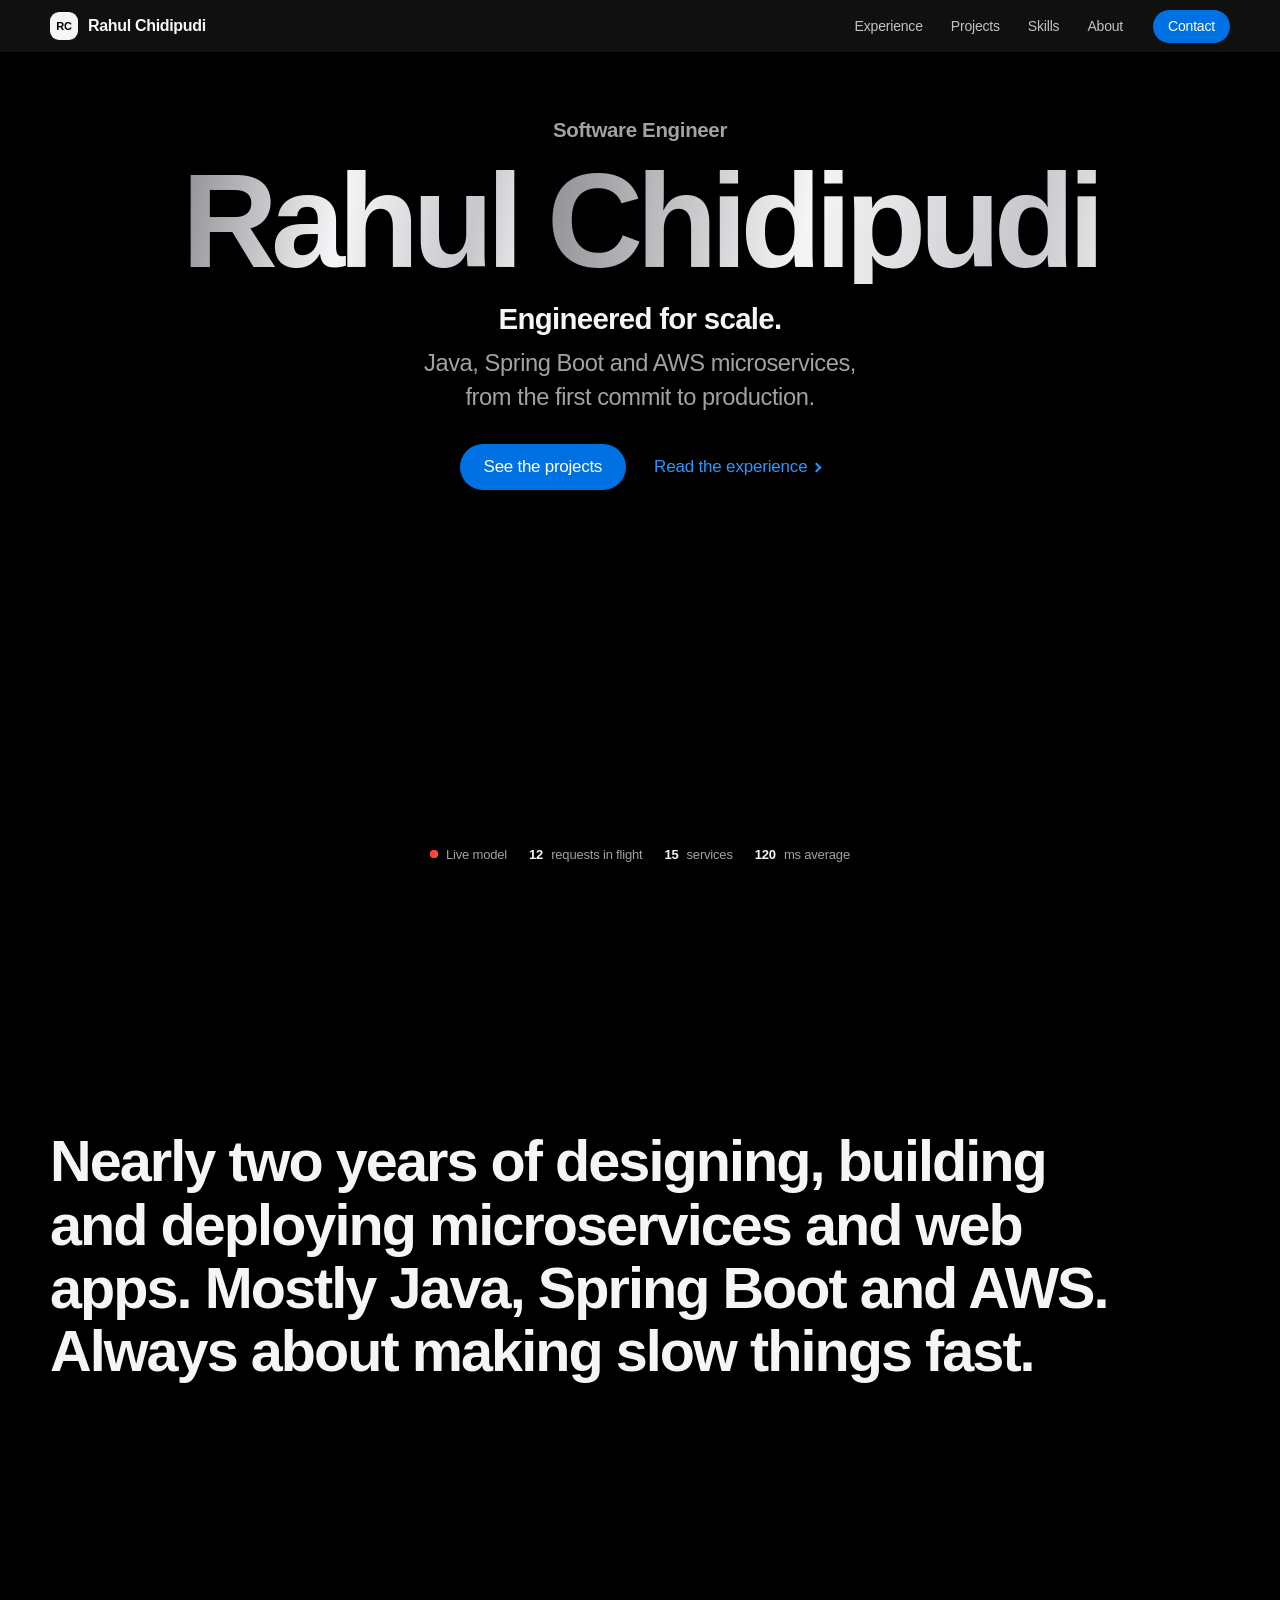
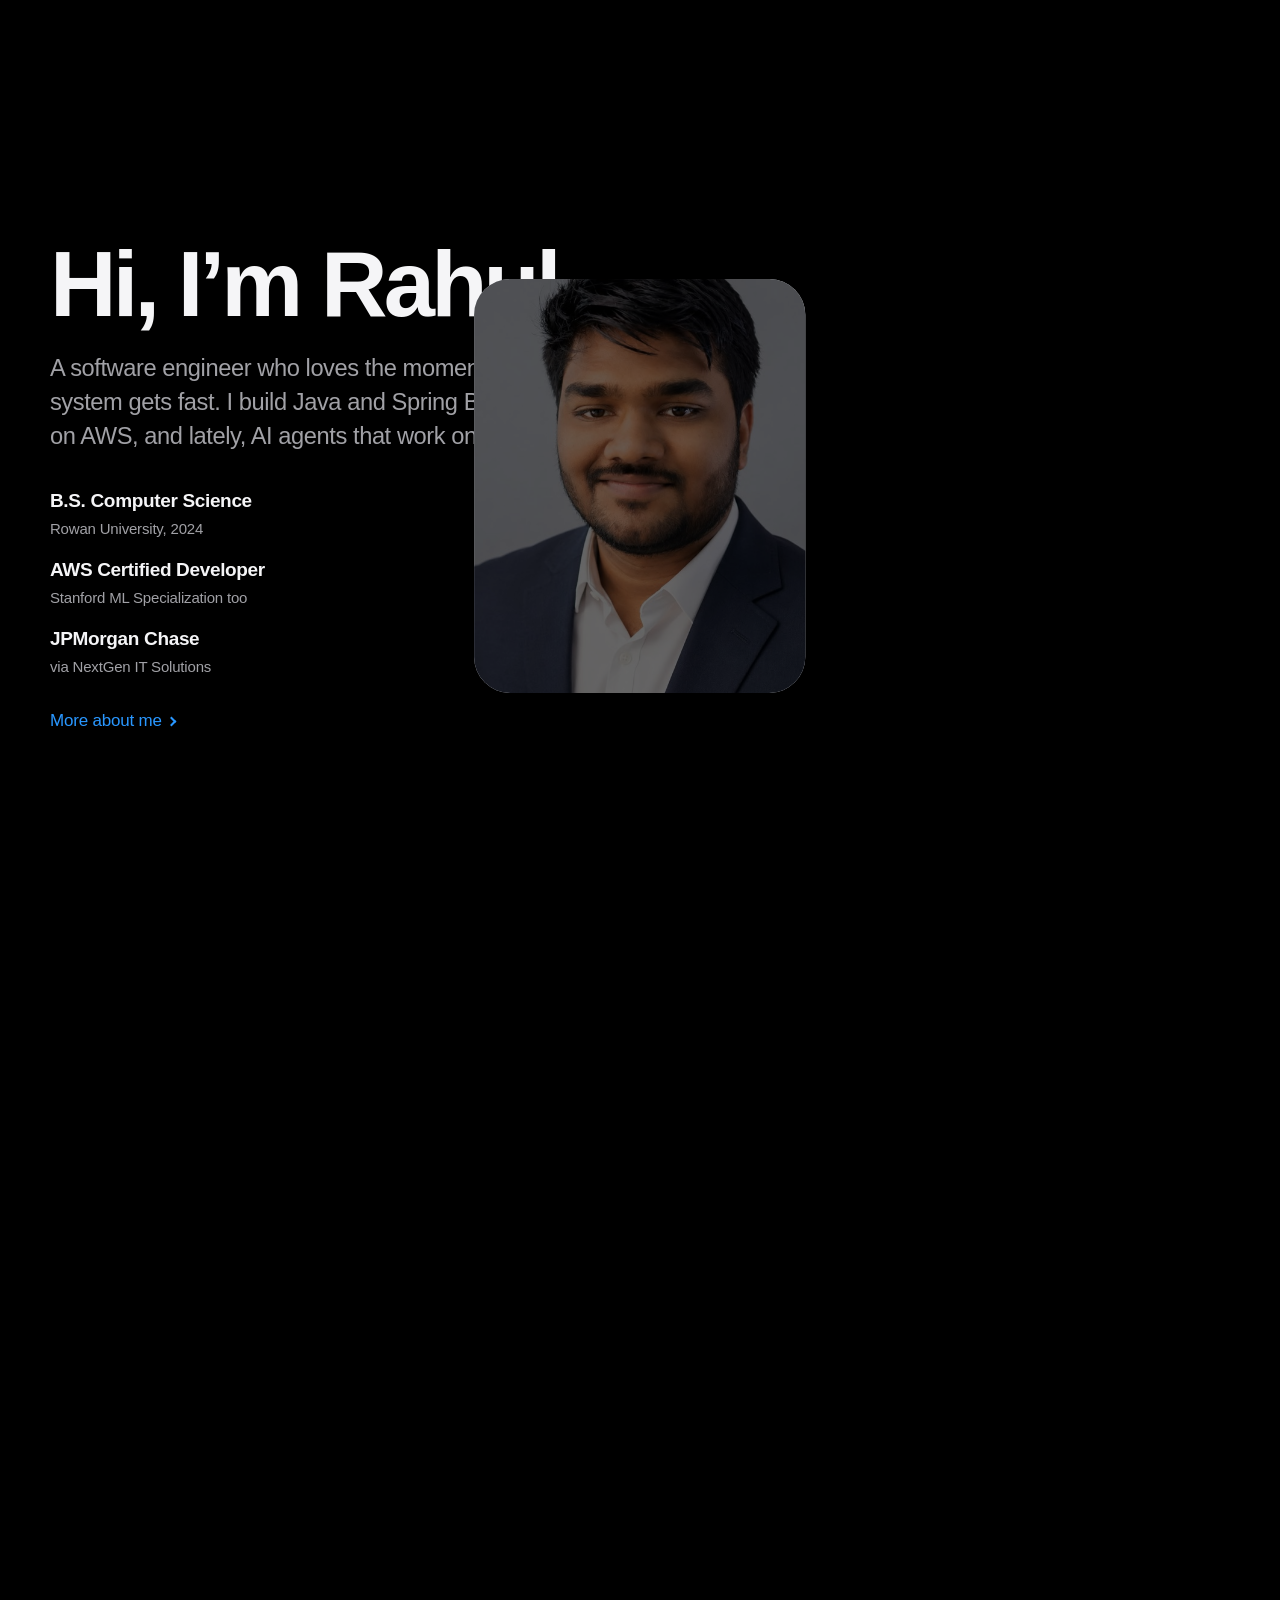
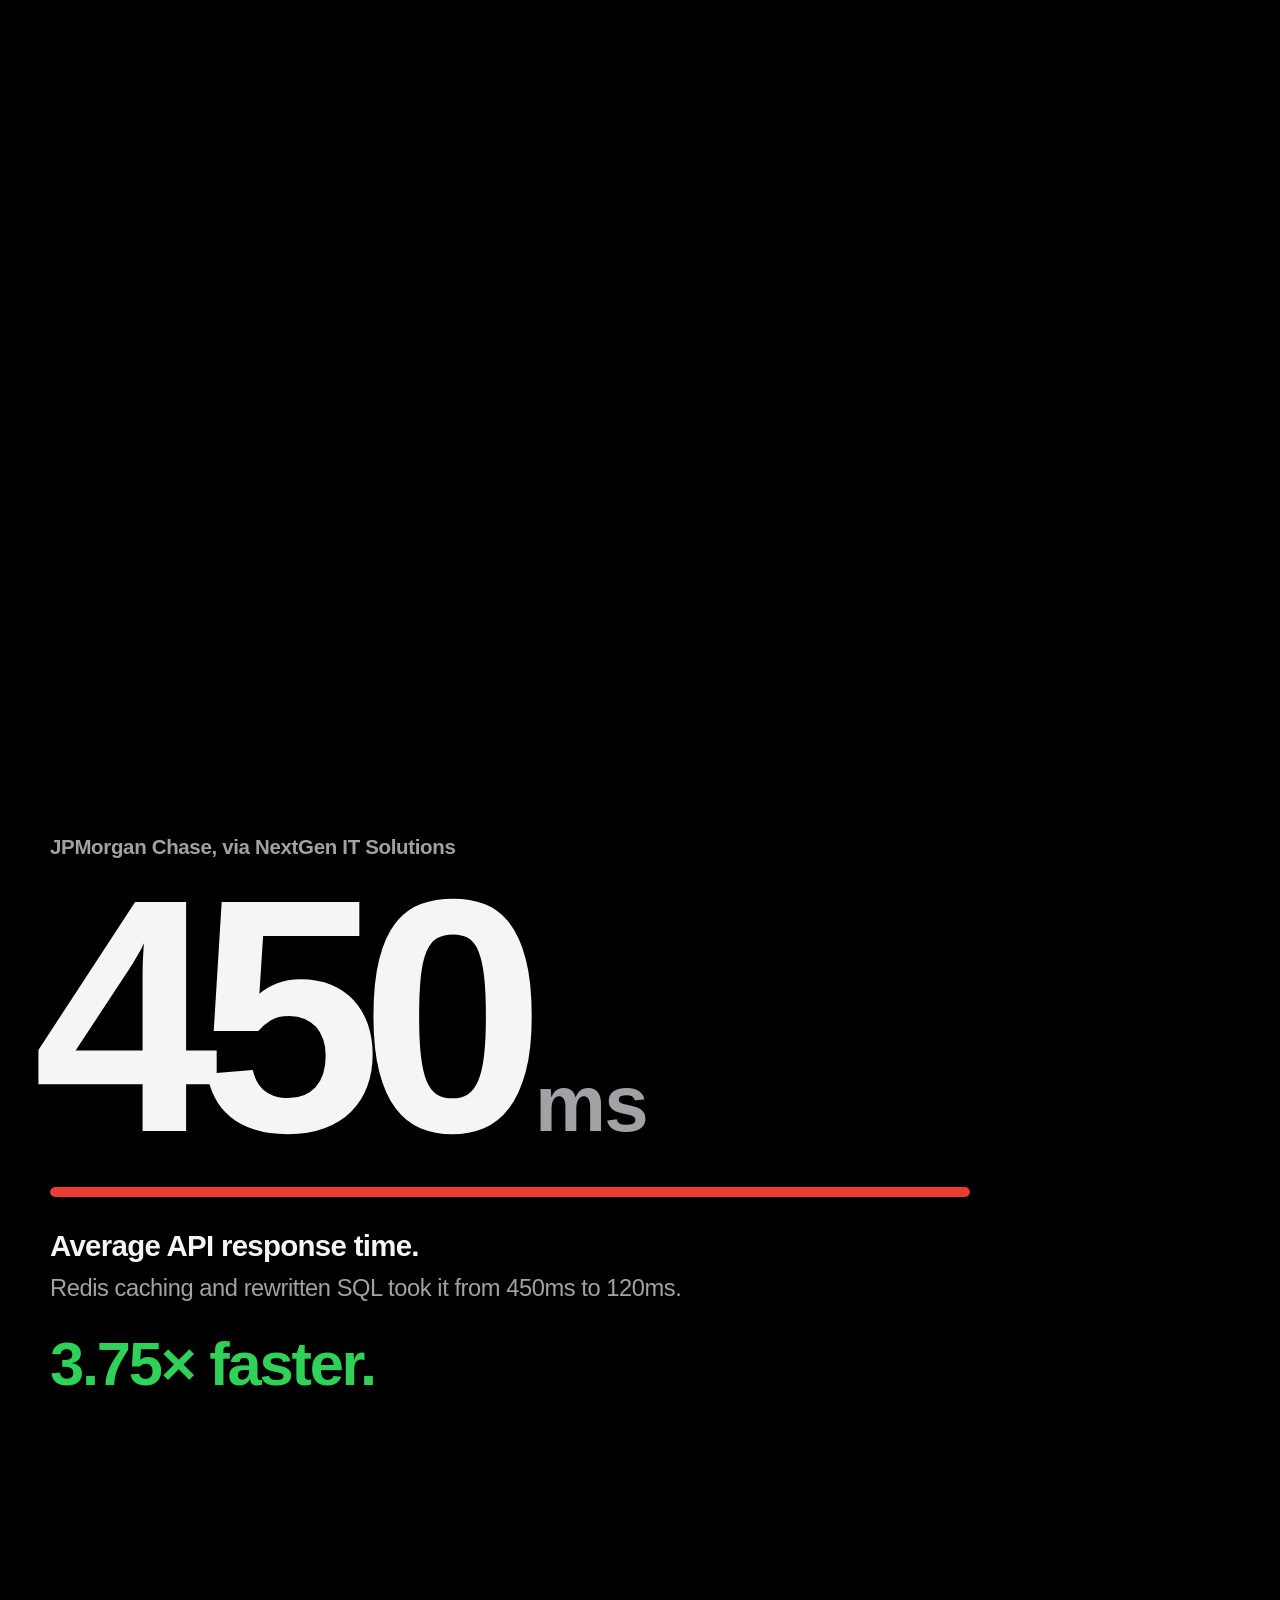
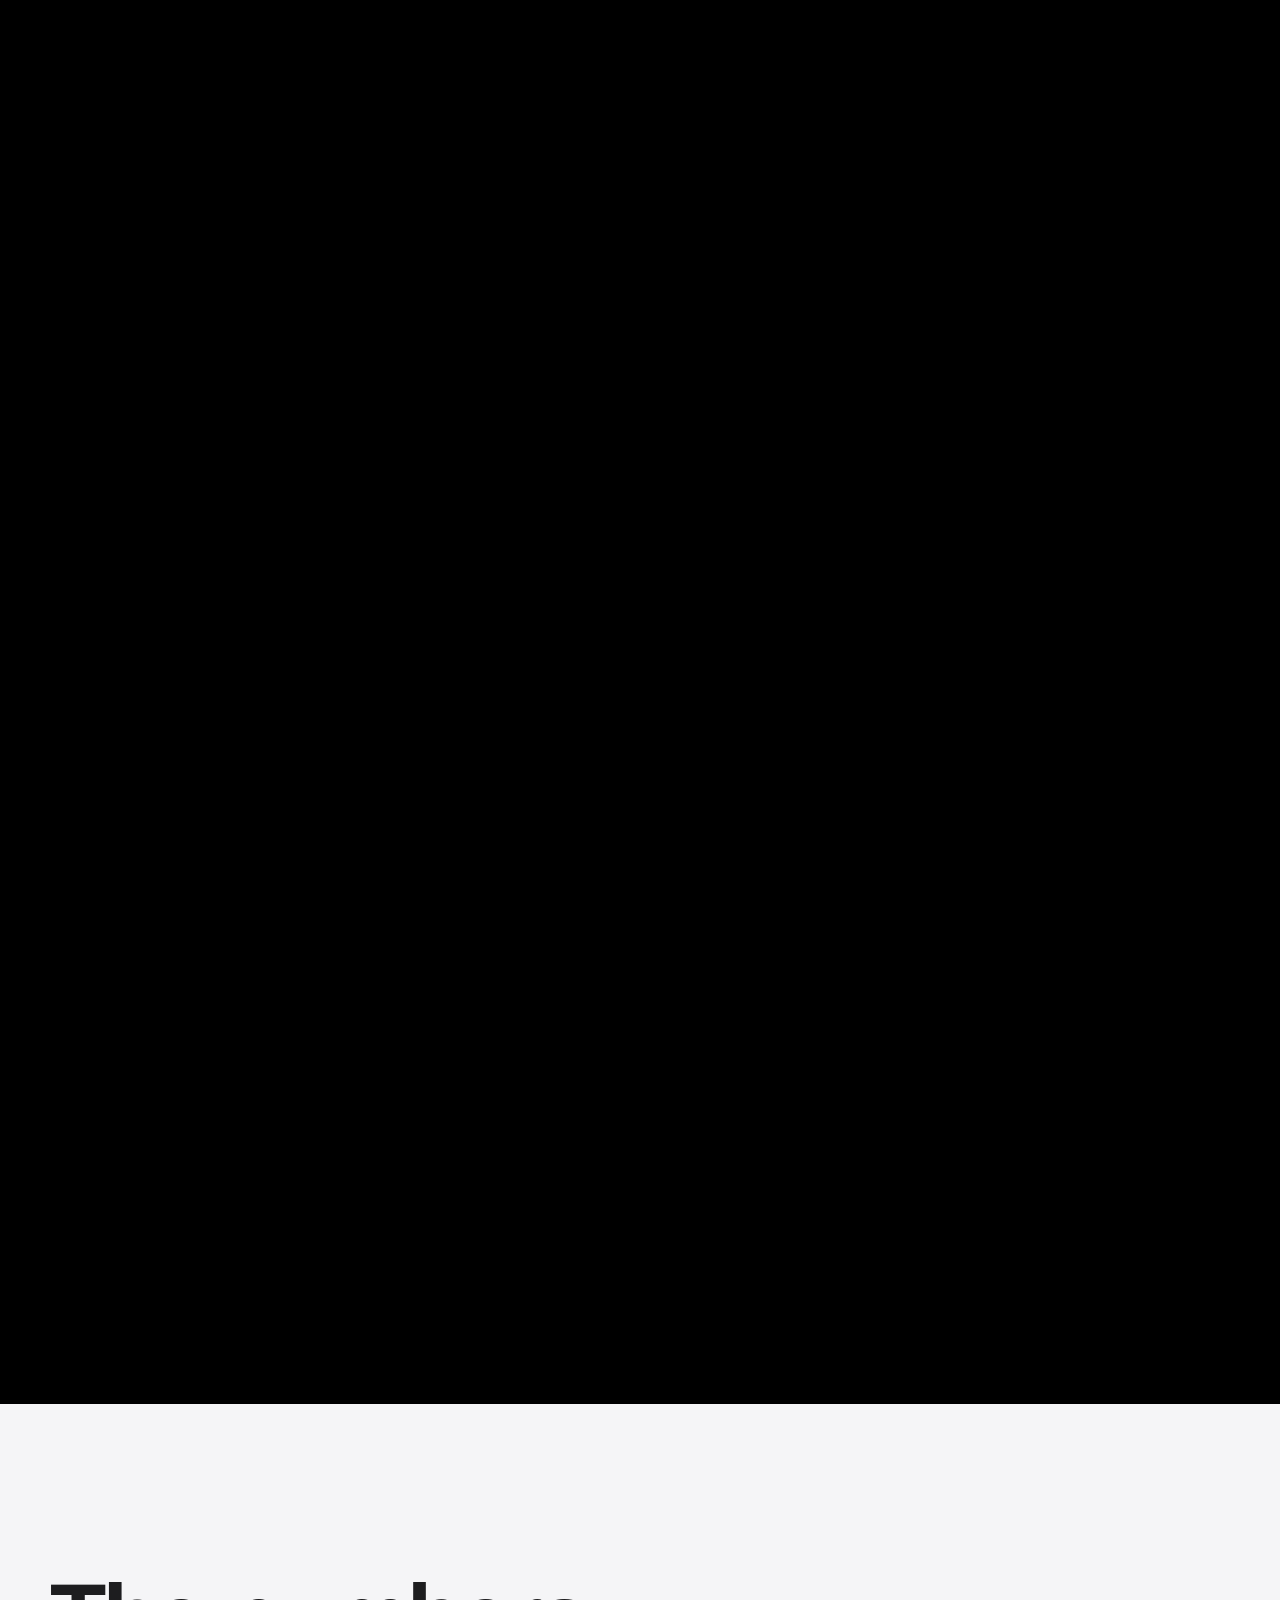
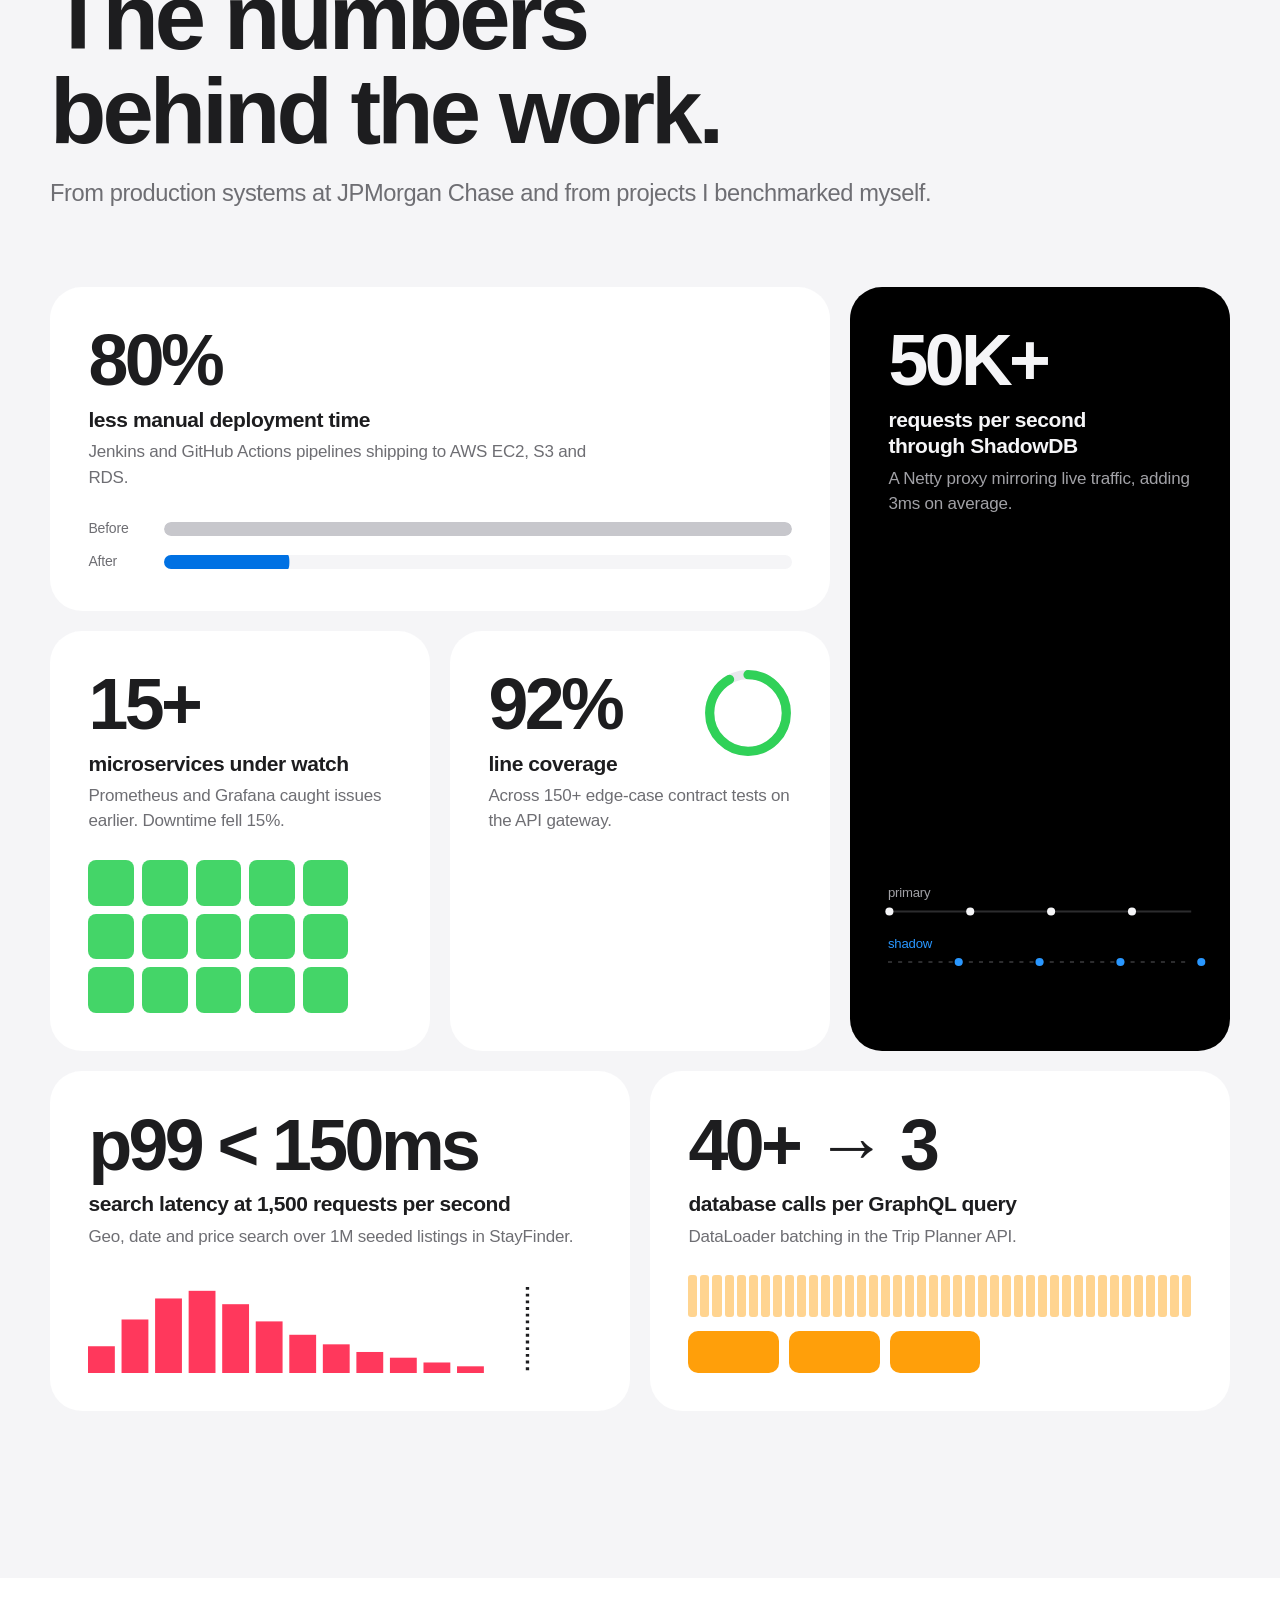
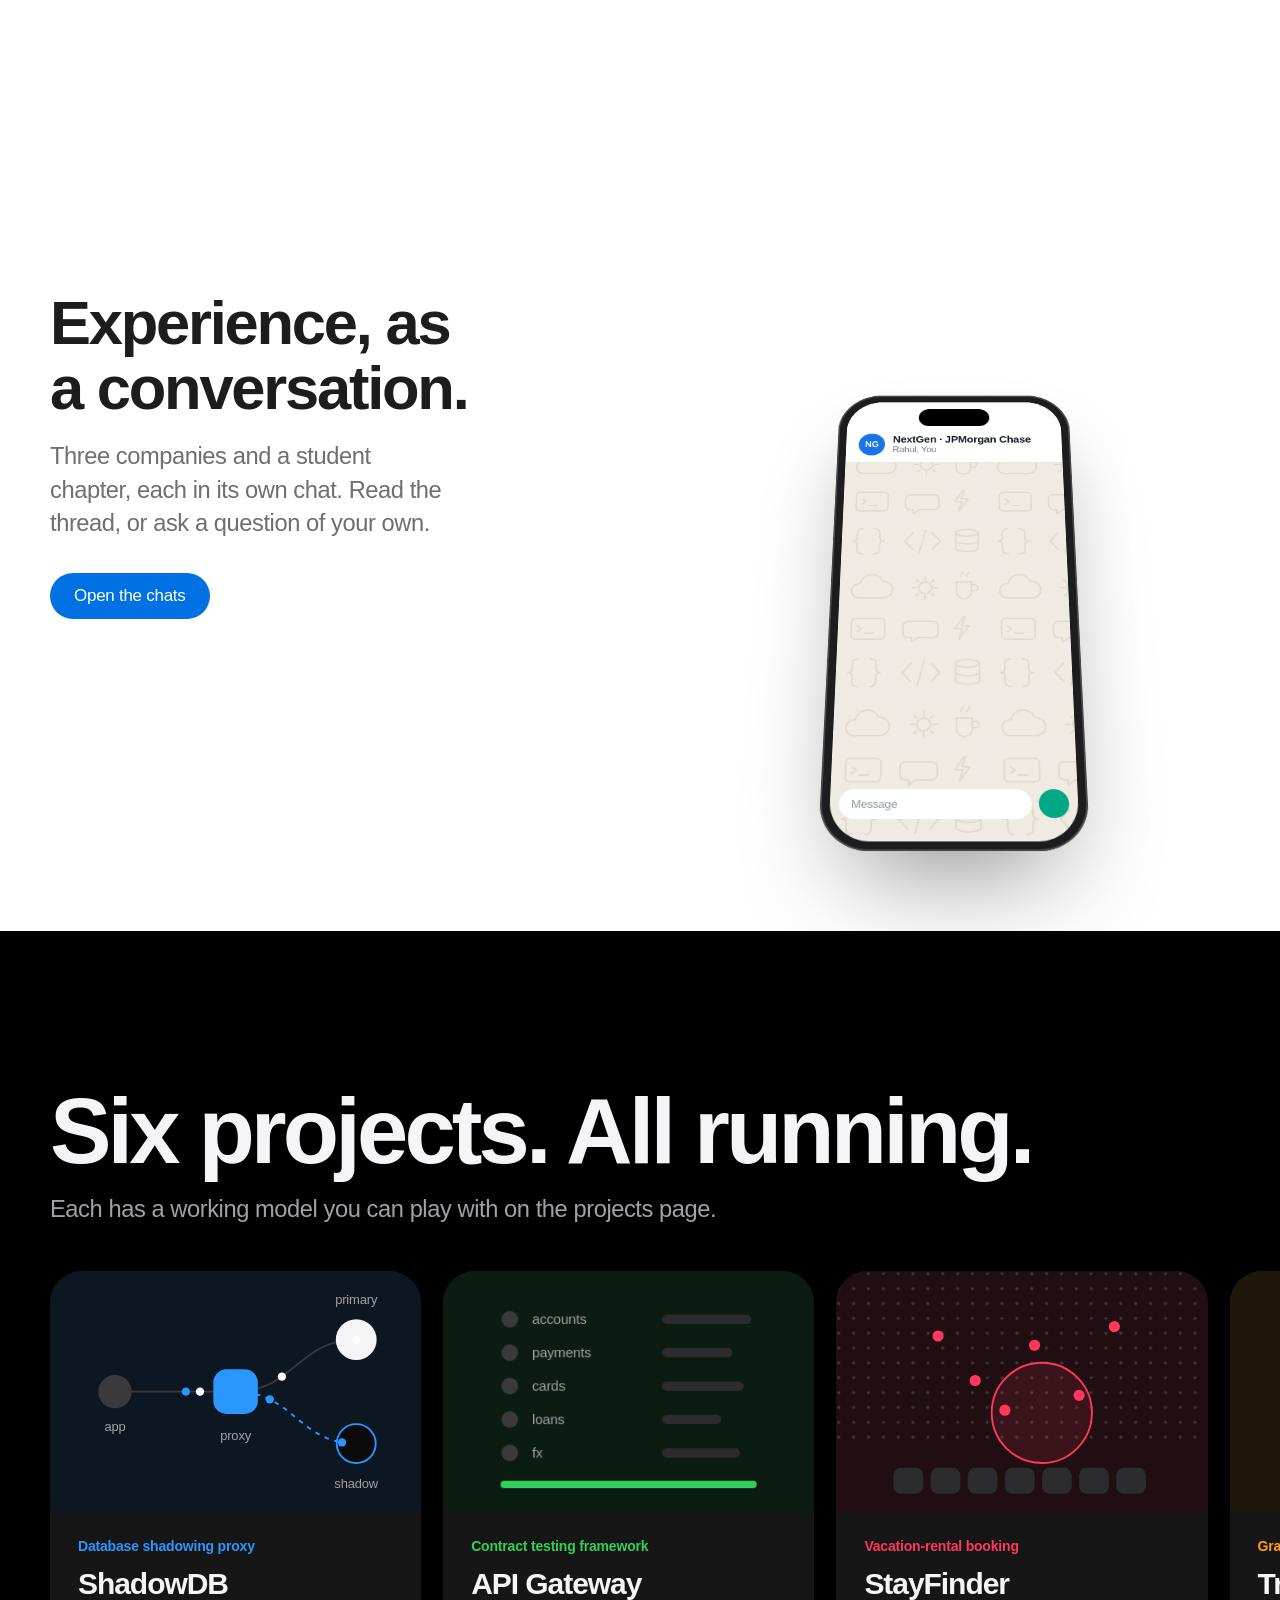
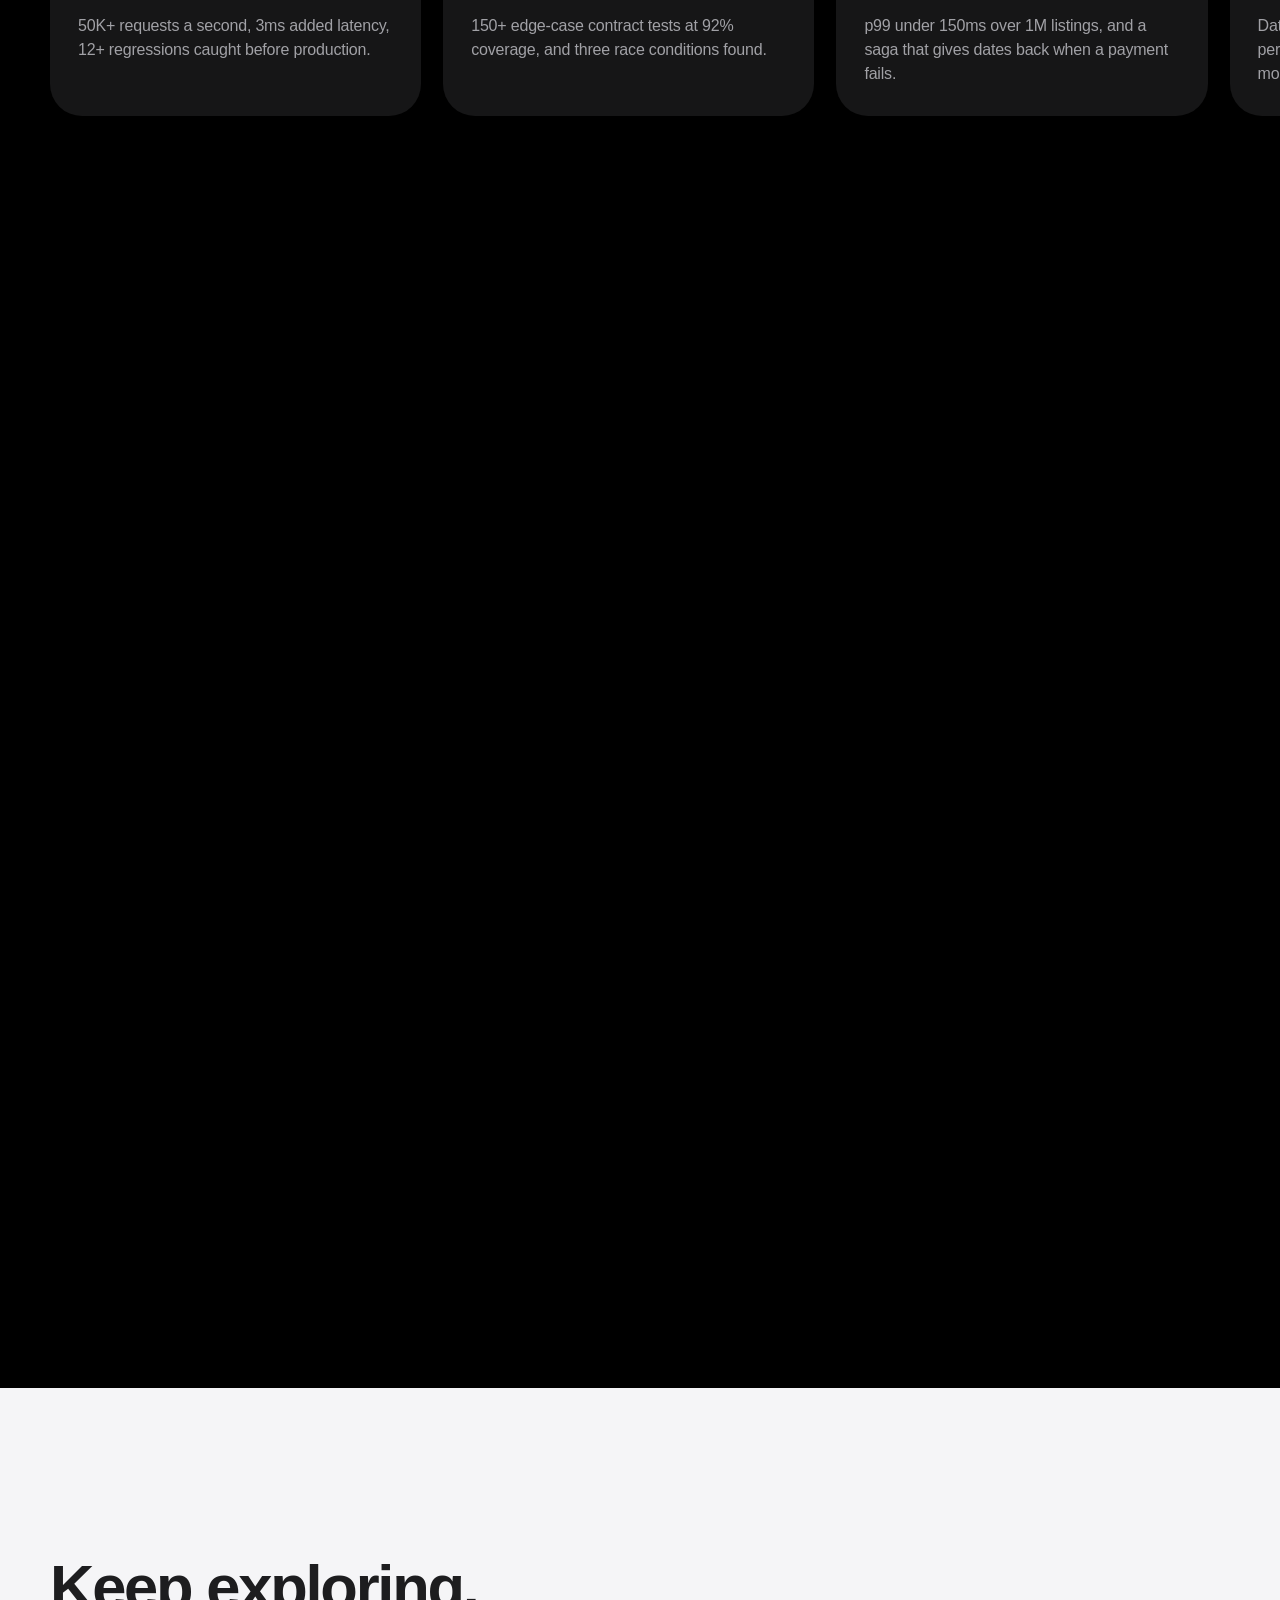
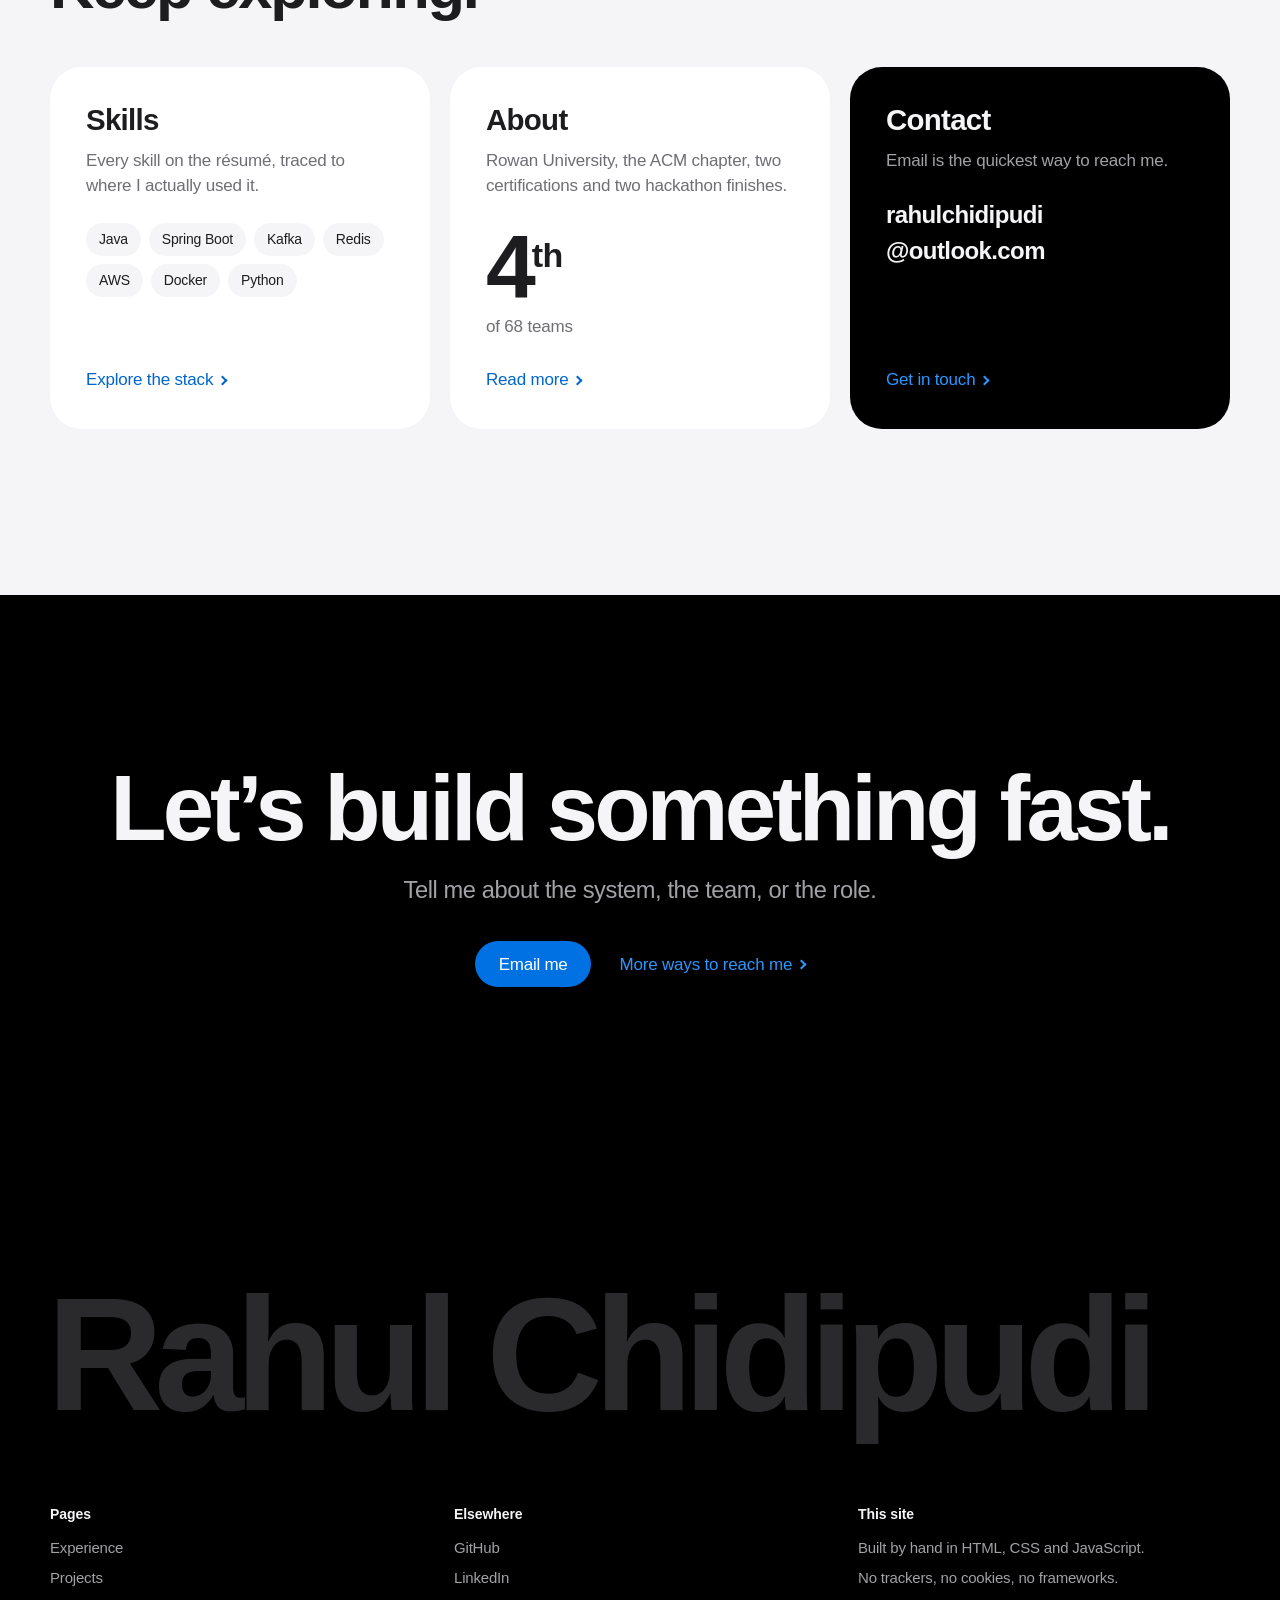
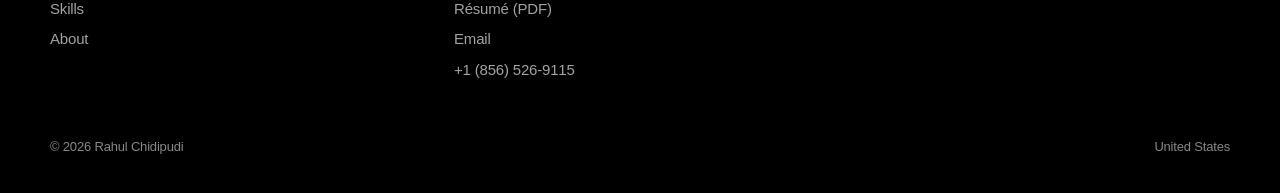
==== commit 995890b2: "Rebuild the portfolio as a multi-page, keynote-style site Six pages (home, experience, projects, ski" ====
--- a/index.html
+++ b/index.html
@@ -1,280 +1,438 @@
-<!DOCTYPE html>
-<html lang="en" data-theme="dark">
+<!doctype html>
+<html lang="en">
 <head>
-<meta charset="utf-8" />
-<meta name="viewport" content="width=device-width, initial-scale=1" />
-<title>Rahul Reddy Chidipudi — Software Engineer</title>
-<meta name="description" content="Software engineer building backend and distributed systems in Go, Java and Python. gRPC microservices, Kubernetes, event-driven pipelines, and applied AI." />
-<meta name="theme-color" content="#07080a" />
-<meta name="color-scheme" content="dark" />
-<link rel="canonical" href="https://rahu378.github.io/" />
-
-<meta property="og:type" content="website" />
-<meta property="og:title" content="Rahul Reddy Chidipudi — Software Engineer" />
-<meta property="og:description" content="Software engineer building backend and distributed systems in Go, Java and Python. gRPC microservices, Kubernetes, event-driven pipelines, and applied AI." />
-<meta property="og:url" content="https://rahu378.github.io/" />
-<meta property="og:image" content="https://rahu378.github.io/assets/img/rahul.jpg" />
-<meta name="twitter:card" content="summary_large_image" />
-
-<link rel="preconnect" href="https://fonts.googleapis.com" />
-<link rel="preconnect" href="https://fonts.gstatic.com" crossorigin />
-<link rel="preload" as="style" href="https://fonts.googleapis.com/css2?family=Space+Grotesk:wght@400;500;600;700&family=Inter:wght@300;400;500;600&family=JetBrains+Mono:wght@400;500;700&display=swap" />
-<link rel="stylesheet" href="https://fonts.googleapis.com/css2?family=Space+Grotesk:wght@400;500;600;700&family=Inter:wght@300;400;500;600&family=JetBrains+Mono:wght@400;500;700&display=swap" />
-<link rel="stylesheet" href="/assets/css/style.css?v=1" />
-<link rel="preload" as="image" href="/assets/img/rahul.jpg" />
-<link rel="icon" href="data:image/svg+xml,<svg xmlns='http://www.w3.org/2000/svg' viewBox='0 0 100 100'><rect width='100' height='100' rx='22' fill='%2307080a'/><text y='70' x='50' text-anchor='middle' font-size='58' font-family='monospace' font-weight='700' fill='%23e8232f'>R</text></svg>" />
+  <meta charset="utf-8">
+  <meta name="viewport" content="width=device-width, initial-scale=1, viewport-fit=cover">
+  <title>Rahul Chidipudi · Software Engineer</title>
+  <meta name="description" content="Rahul Chidipudi is a software engineer building Java, Spring Boot and AWS microservices that stay fast under load.">
+  <meta name="theme-color" content="#000000">
+  <link rel="canonical" href="https://rahu378.github.io/">
+  <meta property="og:type" content="website">
+  <meta property="og:url" content="https://rahu378.github.io/">
+  <meta property="og:title" content="Rahul Chidipudi · Software Engineer">
+  <meta property="og:description" content="Rahul Chidipudi is a software engineer building Java, Spring Boot and AWS microservices that stay fast under load.">
+  <meta property="og:image" content="https://rahu378.github.io/assets/img/rahul.jpg">
+  <meta name="twitter:card" content="summary">
+  <link rel="icon" href="assets/favicon.svg" type="image/svg+xml">
+  <link rel="stylesheet" href="assets/css/site.css">
+  <link rel="stylesheet" href="assets/css/home.css">
+  <script>document.documentElement.classList.add('js')</script>
+  <script defer src="assets/js/data.js"></script>
+  <script defer src="assets/js/site.js"></script>
+  <script defer src="assets/js/home.js"></script>
 </head>
-<body data-page="home">
-
-<svg class="filter-lab" aria-hidden="true" focusable="false">
-  <defs>
-    <filter id="inkPortrait" x="-12%" y="-12%" width="124%" height="124%" color-interpolation-filters="sRGB">
-      <feColorMatrix type="matrix" in="SourceGraphic" result="lum"
-        values="0.30 0.59 0.11 0 0
-                0.30 0.59 0.11 0 0
-                0.30 0.59 0.11 0 0
-                0    0    0    1 0" />
-
-      <!-- Soften before quantising: posterizing a smooth gradient straight off
-           the sensor speckles the forehead and cheek into islands. Edge
-           detection below still runs off the sharp luma. -->
-      <feGaussianBlur in="lum" stdDeviation="1.6" result="lumSoft" />
-
-      <feComponentTransfer in="lumSoft" result="crushed">
-        <feFuncR type="linear" slope="1.14" intercept="-0.06" />
-        <feFuncG type="linear" slope="1.14" intercept="-0.06" />
-        <feFuncB type="linear" slope="1.14" intercept="-0.06" />
-      </feComponentTransfer>
-
-      <feComponentTransfer in="crushed" result="posterized">
-        <feFuncR type="discrete" tableValues="0 0.125 0.25 0.375 0.5 0.625 0.75 0.875 1" />
-        <feFuncG type="discrete" tableValues="0 0.125 0.25 0.375 0.5 0.625 0.75 0.875 1" />
-        <feFuncB type="discrete" tableValues="0 0.125 0.25 0.375 0.5 0.625 0.75 0.875 1" />
-      </feComponentTransfer>
-
-      <!-- Warm duotone: ink -> oxblood -> rust -> warm bone, so the portrait
-           sits in the same family as the red accent instead of reading as a
-           cold studio shot. Top stop is warm bone, not white, so neither the
-           lit forehead nor the grey backdrop clips. -->
-      <feComponentTransfer in="posterized" result="duotone">
-        <feFuncR type="table" tableValues="0.039 0.110 0.208 0.333 0.490 0.659 0.804 0.925" />
-        <feFuncG type="table" tableValues="0.039 0.071 0.098 0.137 0.208 0.329 0.541 0.851" />
-        <feFuncB type="table" tableValues="0.055 0.086 0.110 0.122 0.153 0.200 0.369 0.753" />
-      </feComponentTransfer>
-
-      <feConvolveMatrix in="lum" result="edgeRaw" order="3" preserveAlpha="true"
-        kernelMatrix="-1 -1 -1  -1  8 -1  -1 -1 -1" divisor="1" bias="0" />
-      <feColorMatrix in="edgeRaw" type="matrix" result="edgeLuma"
-        values="0.33 0.33 0.33 0 0
-                0.33 0.33 0.33 0 0
-                0.33 0.33 0.33 0 0
-                0    0    0    1 0" />
-      <!-- White where flat, darkening on strong edges: the multiply below keys
-           off RGB, so white must be the no-op. -->
-      <feComponentTransfer in="edgeLuma" result="inkLines">
-        <feFuncR type="table" tableValues="1 0.92 0.58 0.18 0" />
-        <feFuncG type="table" tableValues="1 0.92 0.58 0.18 0" />
-        <feFuncB type="table" tableValues="1 0.92 0.58 0.18 0" />
-      </feComponentTransfer>
-      <feGaussianBlur in="inkLines" stdDeviation="0.4" result="inkSoft" />
-      <feBlend in="duotone" in2="inkSoft" mode="multiply" result="inked" />
-      <feComposite in="inked" in2="SourceGraphic" operator="in" />
-    </filter>
-
-    <filter id="inkPlate" x="-12%" y="-12%" width="124%" height="124%" color-interpolation-filters="sRGB">
-      <feColorMatrix type="matrix" in="SourceGraphic" result="lum"
-        values="0.30 0.59 0.11 0 0
-                0.30 0.59 0.11 0 0
-                0.30 0.59 0.11 0 0
-                0    0    0    1 0" />
-      <feConvolveMatrix in="lum" result="e" order="3" preserveAlpha="true"
-        kernelMatrix="0 -1 0  -1 4 -1  0 -1 0" divisor="1" />
-      <feComponentTransfer in="e">
-        <feFuncA type="discrete" tableValues="0 0 0 0.85 1" />
-      </feComponentTransfer>
-    </filter>
-  </defs>
-</svg>
-
-<div class="wipe" id="wipe" aria-hidden="true"></div>
-<div class="grid-bg" aria-hidden="true"></div>
-<div class="noise" aria-hidden="true"></div>
-
-<a class="skip" href="#main">Skip to content</a>
-
-<header class="topbar">
-  <a class="brand" href="/">
-    <span class="brand__dot" aria-hidden="true"></span>
-    <span class="brand__txt">rahul<span>.dev</span></span>
-  </a>
-
-  <nav class="nav" aria-label="Sections">
-    <a href="/projects/">Systems</a>
-    <a href="/work/">Experience</a>
-    <a href="/skills/">Tooling</a>
-    <a href="/about/">About</a>
-    <a href="/contact/" class="nav__cta">Contact</a>
-  </nav>
-
-  <button class="burger" id="burger" aria-label="Open menu" aria-expanded="false" aria-controls="menu">
-    <span></span><span></span>
-  </button>
-</header>
-
-<nav class="menu" id="menu" aria-hidden="true">
-  <div class="menu__bg" aria-hidden="true"></div>
-  <ul class="menu__list">
-    <li><a href="/" data-i="00" aria-current="page"><span>HOME</span></a></li>
-    <li><a href="/projects/" data-i="01"><span>SYSTEMS</span></a></li>
-    <li><a href="/work/" data-i="02"><span>EXPERIENCE</span></a></li>
-    <li><a href="/skills/" data-i="03"><span>TOOLING</span></a></li>
-    <li><a href="/about/" data-i="04"><span>ABOUT</span></a></li>
-    <li><a href="/contact/" data-i="05"><span>CONTACT</span></a></li>
-  </ul>
-  <div class="menu__foot">
-    <a href="mailto:rahul.r24.c@gmail.com">rahul.r24.c@gmail.com</a>
-    <a href="https://github.com/Rahu378" target="_blank" rel="noopener noreferrer">github.com/Rahu378</a>
-    <a href="https://www.linkedin.com/in/rahulchidipudi/" target="_blank" rel="noopener noreferrer">in/rahulchidipudi</a>
-    <span>McLean, VA</span>
-  </div>
-</nav>
-
-<main id="main">
-
-<section class="hero" id="hero">
-  <div class="hero__glow" aria-hidden="true"></div>
-
-  <figure class="portrait" id="portrait">
-    <div class="portrait__aura" aria-hidden="true"></div>
-    <div class="portrait__stage" id="portraitStage">
-      <img class="portrait__plate" src="/assets/img/rahul.jpg" alt="" aria-hidden="true" />
-      <img class="portrait__img" src="/assets/img/rahul.jpg" alt="Rahul Reddy Chidipudi" />
-      <div class="portrait__halftone" aria-hidden="true"></div>
-      <div class="portrait__vig" aria-hidden="true"></div>
-      <div class="portrait__rim" aria-hidden="true"></div>
+<body data-tone="dark">
+  <a class="skip" href="#main">Skip to content</a>
+
+  <header class="nav" data-tone="dark">
+    <div class="nav-in">
+      <a class="brand" href="index.html" aria-current="page"><span class="brand-mark" aria-hidden="true"><span>RC</span></span><span>Rahul Chidipudi</span></a>
+      <nav aria-label="Main">
+        <ul class="nav-links">
+          <li><a href="experience.html">Experience</a></li>
+          <li><a href="projects.html">Projects</a></li>
+          <li><a href="skills.html">Skills</a></li>
+          <li><a href="about.html">About</a></li>
+        </ul>
+      </nav>
+      <a class="nav-cta" href="contact.html">Contact</a>
+      <button class="nav-toggle" type="button" aria-expanded="false" aria-controls="menu" aria-label="Menu"><span></span><span></span></button>
     </div>
-    <div class="portrait__fade" aria-hidden="true"></div>
-  </figure>
-
-  <div class="hero__copy">
-    <h1 class="hero__title">
-      <span class="ln"><span class="w">Backend</span> <span class="w">systems,</span></span>
-      <span class="ln"><span class="w">measured</span> <span class="w">in</span></span>
-      <span class="ln"><span class="w accent">milliseconds<span class="dot">.</span></span></span>
-    </h1>
-
-    <p class="hero__eyebrow"><i class="rule"></i>HI, I AM RAHUL</p>
-    <p class="hero__role">
-      <span>SOFTWARE ENGINEER</span><span>BACKEND &middot; DISTRIBUTED SYSTEMS &middot; APPLIED AI</span>
-    </p>
-
-    <a class="cta" href="/projects/">
-      <span class="cta__disc"><svg viewBox="0 0 24 24" aria-hidden="true"><path d="M8 5l10 7-10 7z"/></svg></span>
-      <span class="cta__txt">SEE THE SYSTEMS</span>
-    </a>
-  </div>
-
-  <!-- A real shell, not a chatbot. Type into it. -->
-  <div class="term" id="term">
-    <div class="term__bar">
-      <span class="term__dots" aria-hidden="true"><i></i><i></i><i></i></span>
-      <span class="term__title">rahul@portfolio &mdash; zsh</span>
-      <span class="term__live" aria-hidden="true"><b></b>live</span>
+    <div class="nav-menu" id="menu" hidden>
+      <ul>
+        <li><a href="index.html">Home</a></li>
+        <li><a href="experience.html">Experience</a></li>
+        <li><a href="projects.html">Projects</a></li>
+        <li><a href="skills.html">Skills</a></li>
+        <li><a href="about.html">About</a></li>
+        <li><a href="contact.html">Contact</a></li>
+      </ul>
     </div>
-
-    <div class="term__body" id="termBody" role="log" aria-live="polite" aria-label="Terminal output"></div>
-
-    <form class="term__form" id="termForm" autocomplete="off">
-      <label class="term__prompt" for="termInput" aria-hidden="true">&rsaquo;</label>
-      <input class="term__input" id="termInput" name="cmd" type="text"
-             autocomplete="off" autocapitalize="off" spellcheck="false"
-             aria-label="Type a command" placeholder="type a command &mdash; try &lsquo;help&rsquo;" />
-    </form>
-
-    <div class="term__hints" aria-label="Suggested commands">
-      <button type="button" data-cmd="help">help</button>
-      <button type="button" data-cmd="whoami">whoami</button>
-      <button type="button" data-cmd="projects">projects</button>
-      <button type="button" data-cmd="stack">stack</button>
-      <button type="button" data-cmd="contact">contact</button>
+  </header>
+
+  <main id="main">
+    <!-- Hero -->
+    <section class="hero dark" data-tone="dark">
+      <div class="hero-copy wrap center">
+        <p class="t-kicker hero-kicker fade-load" style="--i:0">Software Engineer</p>
+        <h1 class="t-hero"><span class="rise"><span class="metal">Rahul</span> <span class="metal" style="--i:1">Chidipudi</span></span></h1>
+        <p class="t-sub hero-tag fade-load" style="--i:1">Engineered for scale.</p>
+        <p class="t-lead hero-sub fade-load" style="--i:2">Java, Spring Boot and AWS microservices, from the first commit to production.</p>
+        <div class="cta-row fade-load" style="--i:3">
+          <a class="btn" href="projects.html">See the projects</a>
+          <a class="more" href="experience.html">Read the experience</a>
+        </div>
+      </div>
+      <figure class="hero-stage fade-load" style="--i:4">
+        <canvas id="mesh" role="img" aria-label="A slowly turning model of fifteen connected services, with requests travelling between a gateway, services and data stores."></canvas>
+        <figcaption class="hero-readout">
+          <span class="ro"><span class="live-dot" aria-hidden="true"></span> Live model</span>
+          <span class="ro"><b class="num" id="ro-flight">0</b> requests in flight</span>
+          <span class="ro"><b class="num">15</b> services</span>
+          <span class="ro"><b class="num" id="ro-avg">120</b> ms average</span>
+        </figcaption>
+      </figure>
+    </section>
+
+    <!-- Statement -->
+    <section class="sec dark statement" data-tone="dark">
+      <div class="wrap">
+        <p class="t-statement" data-words>Nearly two years of designing, building and deploying microservices and web apps. Mostly Java, Spring Boot and AWS. Always about making slow things fast.</p>
+      </div>
+    </section>
+
+    <!-- Portrait reveal -->
+    <section class="meet dark" id="meet" data-tone="dark">
+      <div class="meet-pin">
+        <div class="wrap meet-in">
+          <div class="meet-copy" data-stagger>
+            <h2 class="t-display reveal">Hi, I’m Rahul.</h2>
+            <p class="t-lead muted reveal">A software engineer who loves the moment a slow system gets fast. I build Java and Spring Boot services on AWS, and lately, AI agents that work on real data.</p>
+            <ul class="meet-facts reveal" role="list">
+              <li><b>B.S. Computer Science</b><span>Rowan University, 2024</span></li>
+              <li><b>AWS Certified Developer</b><span>Stanford ML Specialization too</span></li>
+              <li><b>JPMorgan Chase</b><span>via NextGen IT Solutions</span></li>
+            </ul>
+            <a class="more" href="about.html">More about me</a>
+          </div>
+          <figure class="meet-photo">
+            <div class="meet-stage">
+              <div class="meet-frame">
+                <img src="assets/img/rahul.jpg" alt="Rahul Chidipudi, smiling, in a navy suit and white shirt" width="880" height="880" decoding="async" onerror="this.closest('figure').classList.add('no-photo')">
+                <span class="ph-mono" aria-hidden="true">RC</span>
+              </div>
+              <span class="meet-badge b1" aria-hidden="true"><b>450 → 120ms</b> API latency</span>
+              <span class="meet-badge b2" aria-hidden="true"><b>AWS</b> Certified Developer</span>
+              <span class="meet-badge b3" aria-hidden="true"><b>4th</b> of 68 teams</span>
+            </div>
+          </figure>
+        </div>
+      </div>
+    </section>
+
+    <!-- Latency, scrubbed by scroll -->
+    <section class="latency dark" id="latency" data-tone="dark">
+      <div class="latency-pin">
+        <div class="wrap">
+          <p class="t-kicker muted">JPMorgan Chase, via NextGen IT Solutions</p>
+          <p class="lat-num num" aria-hidden="true"><span id="lat-val">120</span><span class="lat-unit">ms</span></p>
+          <div class="lat-bar" aria-hidden="true"><span id="lat-fill" style="--s:.2667;--hue:135"></span></div>
+          <h2 class="t-sub lat-cap">Average API response time.</h2>
+          <p class="t-lead muted lat-sub">Redis caching and rewritten SQL took it from 450ms to 120ms.</p>
+          <p class="t-title lat-out" id="lat-out">3.75× faster.</p>
+        </div>
+      </div>
+    </section>
+
+    <!-- Numbers -->
+    <section class="sec mist" data-tone="light">
+      <div class="wrap">
+        <h2 class="t-display reveal">The numbers behind the work.</h2>
+        <p class="t-lead muted reveal bento-lead">From production systems at JPMorgan Chase and from projects I benchmarked myself.</p>
+        <div class="bento" data-stagger>
+          <article class="tile tile-deploy reveal">
+            <p class="tile-num num"><span data-count="80" data-suf="%">80%</span></p>
+            <h3 class="tile-h">less manual deployment time</h3>
+            <p class="tile-p">Jenkins and GitHub Actions pipelines shipping to AWS EC2, S3 and RDS.</p>
+            <div class="deploy-bars" aria-hidden="true">
+              <div><span class="db-l">Before</span><span class="db-t"><i style="--w:1"></i></span></div>
+              <div><span class="db-l">After</span><span class="db-t"><i class="db-blue" style="--w:.2"></i></span></div>
+            </div>
+          </article>
+
+          <article class="tile tile-shadow reveal">
+            <p class="tile-num num"><span data-count="50" data-suf="K+">50K+</span></p>
+            <h3 class="tile-h">requests per second through ShadowDB</h3>
+            <p class="tile-p">A Netty proxy mirroring live traffic, adding 3ms on average.</p>
+            <svg class="lanes" viewBox="0 0 300 150" aria-hidden="true">
+              <path d="M0 50 H300" stroke="#2c2c2e" stroke-width="2"/>
+              <path d="M0 100 H300" stroke="#2c2c2e" stroke-width="2" stroke-dasharray="4 6"/>
+              <g fill="#f5f5f7">
+                <circle r="4"><animateMotion dur="1.4s" repeatCount="indefinite" path="M-10 50 H310"/></circle>
+                <circle r="4"><animateMotion dur="1.4s" begin=".35s" repeatCount="indefinite" path="M-10 50 H310"/></circle>
+                <circle r="4"><animateMotion dur="1.4s" begin=".7s" repeatCount="indefinite" path="M-10 50 H310"/></circle>
+                <circle r="4"><animateMotion dur="1.4s" begin="1.05s" repeatCount="indefinite" path="M-10 50 H310"/></circle>
+              </g>
+              <g fill="#2997ff">
+                <circle r="4"><animateMotion dur="1.4s" begin=".05s" repeatCount="indefinite" path="M-10 100 H310"/></circle>
+                <circle r="4"><animateMotion dur="1.4s" begin=".4s" repeatCount="indefinite" path="M-10 100 H310"/></circle>
+                <circle r="4"><animateMotion dur="1.4s" begin=".75s" repeatCount="indefinite" path="M-10 100 H310"/></circle>
+                <circle r="4"><animateMotion dur="1.4s" begin="1.1s" repeatCount="indefinite" path="M-10 100 H310"/></circle>
+              </g>
+              <text x="0" y="36" fill="#a1a1a6" font-size="13">primary</text>
+              <text x="0" y="86" fill="#2997ff" font-size="13">shadow</text>
+            </svg>
+          </article>
+
+          <article class="tile tile-watch reveal">
+            <p class="tile-num num"><span data-count="15" data-suf="+">15+</span></p>
+            <h3 class="tile-h">microservices under watch</h3>
+            <p class="tile-p">Prometheus and Grafana caught issues earlier. Downtime fell 15%.</p>
+            <div class="svc-grid" aria-hidden="true"><i></i><i></i><i></i><i></i><i></i><i></i><i></i><i class="blink"></i><i></i><i></i><i></i><i></i><i></i><i></i><i></i></div>
+          </article>
+
+          <article class="tile tile-cover reveal">
+            <svg class="ring" viewBox="0 0 120 120" aria-hidden="true">
+              <circle cx="60" cy="60" r="50" stroke="#e8e8ed" stroke-width="12" fill="none"/>
+              <circle class="ring-val" cx="60" cy="60" r="50" stroke="#30d158" stroke-width="12" fill="none" stroke-linecap="round" pathLength="100" stroke-dasharray="100" style="--v:92"/>
+            </svg>
+            <p class="tile-num num"><span data-count="92" data-suf="%">92%</span></p>
+            <h3 class="tile-h">line coverage</h3>
+            <p class="tile-p">Across 150+ edge-case contract tests on the API gateway.</p>
+          </article>
+
+          <article class="tile tile-p99 reveal">
+            <p class="tile-num num">p99 &lt; 150ms</p>
+            <h3 class="tile-h">search latency at 1,500 requests per second</h3>
+            <p class="tile-p">Geo, date and price search over 1M seeded listings in StayFinder.</p>
+            <svg class="hist" viewBox="0 0 300 90" aria-hidden="true" preserveAspectRatio="none">
+              <g fill="#ff385c">
+                <rect x="0" y="62" width="16" height="28"/><rect x="20" y="34" width="16" height="56"/><rect x="40" y="12" width="16" height="78"/><rect x="60" y="4" width="16" height="86"/><rect x="80" y="18" width="16" height="72"/><rect x="100" y="36" width="16" height="54"/><rect x="120" y="50" width="16" height="40"/><rect x="140" y="60" width="16" height="30"/><rect x="160" y="68" width="16" height="22"/><rect x="180" y="74" width="16" height="16"/><rect x="200" y="79" width="16" height="11"/><rect x="220" y="83" width="16" height="7"/>
+              </g>
+              <path d="M262 0 V90" stroke="#1d1d1f" stroke-width="2" stroke-dasharray="3 4"/>
+            </svg>
+          </article>
+
+          <article class="tile tile-batch reveal">
+            <p class="tile-num num">40+ → 3</p>
+            <h3 class="tile-h">database calls per GraphQL query</h3>
+            <p class="tile-p">DataLoader batching in the Trip Planner API.</p>
+            <div class="batch" aria-hidden="true">
+              <div class="batch-many"><i></i><i></i><i></i><i></i><i></i><i></i><i></i><i></i><i></i><i></i><i></i><i></i><i></i><i></i><i></i><i></i><i></i><i></i><i></i><i></i><i></i><i></i><i></i><i></i><i></i><i></i><i></i><i></i><i></i><i></i><i></i><i></i><i></i><i></i><i></i><i></i><i></i><i></i><i></i><i></i><i></i><i></i></div>
+              <div class="batch-few"><i></i><i></i><i></i></div>
+            </div>
+          </article>
+        </div>
+      </div>
+    </section>
+
+    <!-- Experience teaser -->
+    <section class="sec tease" data-tone="light">
+      <div class="wrap tease-grid">
+        <div class="tease-copy" data-stagger>
+          <h2 class="t-title reveal">Experience, as a conversation.</h2>
+          <p class="t-lead muted reveal">Three companies and a student chapter, each in its own chat. Read the thread, or ask a question of your own.</p>
+          <div class="cta-row reveal"><a class="btn" href="experience.html">Open the chats</a></div>
+        </div>
+        <div class="phone-wrap">
+          <div class="phone" id="phone" aria-hidden="true">
+            <div class="phone-screen">
+              <div class="phone-island"></div>
+              <div class="phone-head">
+                <span class="ph-av" style="background:#1a73e8">NG</span>
+                <span class="ph-who"><b>NextGen · JPMorgan Chase</b><small id="ph-status">Rahul, You</small></span>
+              </div>
+              <div class="phone-body" id="phone-body"></div>
+              <div class="phone-input"><span>Message</span><i></i></div>
+            </div>
+          </div>
+        </div>
+      </div>
+    </section>
+
+    <!-- Projects, sideways -->
+    <section class="hscroll dark" id="work" data-tone="dark">
+      <div class="hs-pin">
+        <div class="wrap hs-head">
+          <h2 class="t-display">Six projects. All running.</h2>
+          <p class="t-lead muted">Each has a working model you can play with on the projects page.</p>
+        </div>
+        <div class="hs-track" id="hs-track">
+          <a class="pcard" href="projects.html#shadowdb" style="--c:#2997ff">
+            <div class="pcard-art">
+              <svg viewBox="0 0 400 260" aria-hidden="true">
+                <g stroke="#3a3a3c" stroke-width="2" fill="none">
+                  <path d="M70 130 H200"/>
+                  <path d="M200 130 C262 130 268 74 330 74"/>
+                  <path d="M200 130 C262 130 268 186 330 186" stroke="#2997ff" stroke-dasharray="5 6"/>
+                </g>
+                <circle cx="70" cy="130" r="18" fill="#3a3a3c"/>
+                <rect x="176" y="106" width="48" height="48" rx="14" fill="#2997ff"/>
+                <circle cx="330" cy="74" r="22" fill="#f5f5f7"/>
+                <circle cx="330" cy="186" r="21" fill="#0b0b0c" stroke="#2997ff" stroke-width="2"/>
+                <g fill="#fff">
+                  <circle r="4.5"><animateMotion dur="1.8s" repeatCount="indefinite" path="M70 130 H200 C262 130 268 74 330 74"/></circle>
+                  <circle r="4.5"><animateMotion dur="1.8s" begin=".6s" repeatCount="indefinite" path="M70 130 H200 C262 130 268 74 330 74"/></circle>
+                  <circle r="4.5"><animateMotion dur="1.8s" begin="1.2s" repeatCount="indefinite" path="M70 130 H200 C262 130 268 74 330 74"/></circle>
+                </g>
+                <g fill="#2997ff">
+                  <circle r="4.5"><animateMotion dur="1.8s" begin=".1s" repeatCount="indefinite" path="M70 130 H200 C262 130 268 186 330 186"/></circle>
+                  <circle r="4.5"><animateMotion dur="1.8s" begin=".7s" repeatCount="indefinite" path="M70 130 H200 C262 130 268 186 330 186"/></circle>
+                  <circle r="4.5"><animateMotion dur="1.8s" begin="1.3s" repeatCount="indefinite" path="M70 130 H200 C262 130 268 186 330 186"/></circle>
+                </g>
+                <g fill="#a1a1a6" font-size="14" text-anchor="middle">
+                  <text x="70" y="172">app</text><text x="200" y="182">proxy</text><text x="330" y="36">primary</text><text x="330" y="234">shadow</text>
+                </g>
+              </svg>
+            </div>
+            <div class="pcard-body">
+              <p class="pcard-kind">Database shadowing proxy</p>
+              <h3>ShadowDB</h3>
+              <p>50K+ requests a second, 3ms added latency, 12+ regressions caught before production.</p>
+            </div>
+          </a>
+
+          <a class="pcard" href="projects.html#gateway" style="--c:#30d158">
+            <div class="pcard-art">
+              <svg viewBox="0 0 400 260" aria-hidden="true" class="gw">
+                <g font-size="15" fill="#a1a1a6">
+                  <g style="--d:0"><circle class="gw-dot" cx="72" cy="52" r="9"/><text x="96" y="57">accounts</text><rect x="236" y="47" width="96" height="10" rx="5" fill="#2c2c2e"/></g>
+                  <g style="--d:1"><circle class="gw-dot" cx="72" cy="88" r="9"/><text x="96" y="93">payments</text><rect x="236" y="83" width="76" height="10" rx="5" fill="#2c2c2e"/></g>
+                  <g style="--d:2"><circle class="gw-dot" cx="72" cy="124" r="9"/><text x="96" y="129">cards</text><rect x="236" y="119" width="88" height="10" rx="5" fill="#2c2c2e"/></g>
+                  <g style="--d:3"><circle class="gw-dot" cx="72" cy="160" r="9"/><text x="96" y="165">loans</text><rect x="236" y="155" width="64" height="10" rx="5" fill="#2c2c2e"/></g>
+                  <g style="--d:4"><circle class="gw-dot" cx="72" cy="196" r="9"/><text x="96" y="201">fx</text><rect x="236" y="191" width="84" height="10" rx="5" fill="#2c2c2e"/></g>
+                </g>
+                <rect x="62" y="226" width="276" height="8" rx="4" fill="#2c2c2e"/>
+                <rect class="gw-cov" x="62" y="226" width="276" height="8" rx="4" fill="#30d158"/>
+              </svg>
+            </div>
+            <div class="pcard-body">
+              <p class="pcard-kind">Contract testing framework</p>
+              <h3>API Gateway</h3>
+              <p>150+ edge-case contract tests at 92% coverage, and three race conditions found.</p>
+            </div>
+          </a>
+
+          <a class="pcard" href="projects.html#stayfinder" style="--c:#ff385c">
+            <div class="pcard-art">
+              <svg viewBox="0 0 400 260" aria-hidden="true">
+                <defs><pattern id="sf-dots" width="16" height="16" patternUnits="userSpaceOnUse"><circle cx="3" cy="3" r="1.7" fill="#3a3a3c"/></pattern></defs>
+                <rect width="400" height="190" fill="url(#sf-dots)"/>
+                <g fill="#ff385c" class="sf-pins">
+                  <circle cx="110" cy="70" r="6"/><circle cx="150" cy="118" r="6"/><circle cx="214" cy="80" r="6"/><circle cx="262" cy="134" r="6"/><circle cx="300" cy="60" r="6"/><circle cx="182" cy="150" r="6"/>
+                </g>
+                <circle r="54" fill="rgba(255,56,92,.12)" stroke="#ff385c" stroke-width="2"><animateMotion dur="9s" repeatCount="indefinite" path="M130 90 C 200 40, 300 70, 270 120 S 150 170, 130 90"/></circle>
+                <g class="sf-cal">
+                  <rect x="62" y="212" width="32" height="28" rx="8"/><rect x="102" y="212" width="32" height="28" rx="8"/><rect class="held" x="142" y="212" width="32" height="28" rx="8"/><rect class="held" x="182" y="212" width="32" height="28" rx="8"/><rect class="held" x="222" y="212" width="32" height="28" rx="8"/><rect x="262" y="212" width="32" height="28" rx="8"/><rect x="302" y="212" width="32" height="28" rx="8"/>
+                </g>
+              </svg>
+            </div>
+            <div class="pcard-body">
+              <p class="pcard-kind">Vacation-rental booking</p>
+              <h3>StayFinder</h3>
+              <p>p99 under 150ms over 1M listings, and a saga that gives dates back when a payment fails.</p>
+            </div>
+          </a>
+
+          <a class="pcard" href="projects.html#tripplanner" style="--c:#ff9f0a">
+            <div class="pcard-art">
+              <svg viewBox="0 0 400 260" aria-hidden="true" class="tp">
+                <g class="tp-many" fill="#ff9f0a">
+                  <rect x="60" y="40" width="40" height="5" rx="2.5"/><rect x="72" y="49" width="40" height="5" rx="2.5"/><rect x="84" y="58" width="40" height="5" rx="2.5"/><rect x="96" y="67" width="40" height="5" rx="2.5"/><rect x="108" y="76" width="40" height="5" rx="2.5"/><rect x="120" y="85" width="40" height="5" rx="2.5"/><rect x="132" y="94" width="40" height="5" rx="2.5"/><rect x="144" y="103" width="40" height="5" rx="2.5"/><rect x="156" y="112" width="40" height="5" rx="2.5"/><rect x="168" y="121" width="40" height="5" rx="2.5"/><rect x="180" y="130" width="40" height="5" rx="2.5"/><rect x="192" y="139" width="40" height="5" rx="2.5"/><rect x="204" y="148" width="40" height="5" rx="2.5"/><rect x="216" y="157" width="40" height="5" rx="2.5"/><rect x="228" y="166" width="40" height="5" rx="2.5"/><rect x="240" y="175" width="40" height="5" rx="2.5"/><rect x="252" y="184" width="40" height="5" rx="2.5"/><rect x="264" y="193" width="40" height="5" rx="2.5"/><rect x="276" y="202" width="40" height="5" rx="2.5"/><rect x="288" y="211" width="40" height="5" rx="2.5"/>
+                </g>
+                <g class="tp-few" fill="#ff9f0a">
+                  <rect x="60" y="80" width="120" height="22" rx="8"/><rect x="60" y="116" width="150" height="22" rx="8"/><rect x="60" y="152" width="96" height="22" rx="8"/>
+                </g>
+                <text class="tp-l1" x="340" y="236" text-anchor="end" fill="#a1a1a6" font-size="15">40+ calls</text>
+                <text class="tp-l2" x="340" y="236" text-anchor="end" fill="#f5f5f7" font-size="15" font-weight="600">3 calls</text>
+              </svg>
+            </div>
+            <div class="pcard-body">
+              <p class="pcard-kind">GraphQL API with AI itineraries</p>
+              <h3>Trip Planner</h3>
+              <p>DataLoader batching took 40+ database calls per query down to 3. AI cost under $5 a month.</p>
+            </div>
+          </a>
+
+          <a class="pcard" href="projects.html#finsight" style="--c:#ffd60a">
+            <div class="pcard-art">
+              <svg viewBox="0 0 400 260" aria-hidden="true" class="fs">
+                <g font-size="14" fill="#a1a1a6">
+                  <g class="fs-row"><rect x="50" y="30" width="300" height="30" rx="8" fill="#1d1d1f"/><text x="66" y="50">Card purchase</text><text x="334" y="50" text-anchor="end">$84.20</text></g>
+                  <g class="fs-row hot" style="--d:0"><rect x="50" y="66" width="300" height="30" rx="8"/><text x="66" y="86">Cash deposit</text><text x="334" y="86" text-anchor="end">$9,800</text></g>
+                  <g class="fs-row"><rect x="50" y="102" width="300" height="30" rx="8" fill="#1d1d1f"/><text x="66" y="122">Wire out</text><text x="334" y="122" text-anchor="end">$1,250</text></g>
+                  <g class="fs-row hot" style="--d:1"><rect x="50" y="138" width="300" height="30" rx="8"/><text x="66" y="158">Cash deposit</text><text x="334" y="158" text-anchor="end">$9,700</text></g>
+                  <g class="fs-row hot" style="--d:2"><rect x="50" y="174" width="300" height="30" rx="8"/><text x="66" y="194">Cash deposit</text><text x="334" y="194" text-anchor="end">$9,900</text></g>
+                </g>
+                <g class="fs-flag"><rect x="50" y="216" width="176" height="30" rx="15" fill="#ffd60a"/><text x="138" y="236" text-anchor="middle" font-size="14" font-weight="600" fill="#1d1d1f">Possible structuring</text></g>
+              </svg>
+            </div>
+            <div class="pcard-body">
+              <p class="pcard-kind">AI financial compliance agent</p>
+              <h3>FinSight</h3>
+              <p>An AWS Bedrock agent that flags structuring, screens watchlists and writes the audit report.</p>
+            </div>
+          </a>
+
+          <a class="pcard" href="projects.html#gallery" style="--c:#bf5af2">
+            <div class="pcard-art">
+              <svg viewBox="0 0 400 260" aria-hidden="true">
+                <path d="M90 130 C90 60 170 52 210 70 S 320 60 320 122 S 260 210 200 196 S 90 200 90 130Z" stroke="#3a3a3c" stroke-width="14" fill="none" stroke-linejoin="round"/>
+                <g>
+                  <circle r="7" fill="#bf5af2"><animateMotion dur="5s" repeatCount="indefinite" path="M90 130 C90 60 170 52 210 70 S 320 60 320 122 S 260 210 200 196 S 90 200 90 130Z"/></circle>
+                  <circle r="7" fill="#f5f5f7"><animateMotion dur="5.2s" begin="-.3s" repeatCount="indefinite" path="M90 130 C90 60 170 52 210 70 S 320 60 320 122 S 260 210 200 196 S 90 200 90 130Z"/></circle>
+                  <circle r="7" fill="#ff9f0a"><animateMotion dur="5.6s" begin="-1.6s" repeatCount="indefinite" path="M90 130 C90 60 170 52 210 70 S 320 60 320 122 S 260 210 200 196 S 90 200 90 130Z"/></circle>
+                  <circle r="7" fill="#2997ff"><animateMotion dur="5.9s" begin="-3s" repeatCount="indefinite" path="M90 130 C90 60 170 52 210 70 S 320 60 320 122 S 260 210 200 196 S 90 200 90 130Z"/></circle>
+                </g>
+                <g class="cam"><rect x="150" y="116" width="100" height="30" rx="15" fill="#bf5af2"/><text x="200" y="136" text-anchor="middle" font-size="14" font-weight="600" fill="#fff">Camera 3</text></g>
+              </svg>
+            </div>
+            <div class="pcard-body">
+              <p class="pcard-kind">Agentic F1 broadcast director</p>
+              <h3>The Gallery</h3>
+              <p>10 Hz telemetry and Gemini 2.5 Flash called 50% of passes live, against a 1.8% baseline.</p>
+            </div>
+          </a>
+        </div>
+      </div>
+    </section>
+
+    <!-- Keep exploring -->
+    <section class="sec mist" data-tone="light">
+      <div class="wrap">
+        <h2 class="t-title reveal">Keep exploring.</h2>
+        <div class="explore" data-stagger>
+          <a class="ex reveal" href="skills.html">
+            <h3 class="t-sub">Skills</h3>
+            <p class="muted">Every skill on the résumé, traced to where I actually used it.</p>
+            <ul class="chips ex-chips" aria-hidden="true"><li class="chip">Java</li><li class="chip">Spring Boot</li><li class="chip">Kafka</li><li class="chip">Redis</li><li class="chip">AWS</li><li class="chip">Docker</li><li class="chip">Python</li></ul>
+            <span class="more">Explore the stack</span>
+          </a>
+          <a class="ex reveal" href="about.html">
+            <h3 class="t-sub">About</h3>
+            <p class="muted">Rowan University, the ACM chapter, two certifications and two hackathon finishes.</p>
+            <p class="ex-big num">4<small>th</small> <span>of 68 teams</span></p>
+            <span class="more">Read more</span>
+          </a>
+          <a class="ex ex-dark reveal" href="contact.html">
+            <h3 class="t-sub">Contact</h3>
+            <p class="muted">Email is the quickest way to reach me.</p>
+            <p class="ex-mail">rahulchidipudi<wbr>@outlook.com</p>
+            <span class="more">Get in touch</span>
+          </a>
+        </div>
+      </div>
+    </section>
+
+    <!-- Close -->
+    <section class="sec dark close" data-tone="dark">
+      <div class="wrap center" data-stagger>
+        <h2 class="t-display reveal">Let’s build something fast.</h2>
+        <p class="t-lead muted reveal">Tell me about the system, the team, or the role.</p>
+        <div class="cta-row reveal"><a class="btn" href="mailto:rahulchidipudi@outlook.com">Email me</a><a class="more" href="contact.html">More ways to reach me</a></div>
+      </div>
+    </section>
+  </main>
+
+  <footer class="foot" data-tone="dark">
+    <div class="wrap">
+      <p class="foot-word" aria-hidden="true">Rahul Chidipudi</p>
+      <div class="foot-grid">
+        <div>
+          <h2>Pages</h2>
+          <ul><li><a href="experience.html">Experience</a></li><li><a href="projects.html">Projects</a></li><li><a href="skills.html">Skills</a></li><li><a href="about.html">About</a></li></ul>
+        </div>
+        <div>
+          <h2>Elsewhere</h2>
+          <ul><li><a href="https://github.com/Rahu378" rel="noopener">GitHub</a></li><li><a href="https://www.linkedin.com/in/rahulchidipudi" rel="noopener">LinkedIn</a></li><li><a href="resume/">Résumé (PDF)</a></li><li><a href="mailto:rahulchidipudi@outlook.com">Email</a></li><li><a href="tel:+18565269115">+1 (856) 526-9115</a></li></ul>
+        </div>
+        <div>
+          <h2>This site</h2>
+          <ul><li>Built by hand in HTML, CSS and JavaScript.</li><li>No trackers, no cookies, no frameworks.</li></ul>
+        </div>
+      </div>
+      <p class="foot-note"><span>© <span data-year>2026</span> Rahul Chidipudi</span><span>United States</span></p>
     </div>
-  </div>
-
-  <div class="hero__slate" aria-hidden="true">
-    <span>MCLEAN, VA</span><span>AVAILABLE</span>
-  </div>
-</section>
-
-<section class="sec sec--tight">
-  <div class="metrics__rail">
-    <article class="metric reveal">
-      <div class="metric__v"><span class="count" data-to="95" data-suffix="ms">0</span></div>
-      <p class="metric__k">p50 API latency</p>
-      <p class="metric__n">down from 180ms &mdash; REST&nbsp;&rarr;&nbsp;gRPC in Go</p>
-    </article>
-    <article class="metric reveal">
-      <div class="metric__v"><span class="count" data-to="50" data-suffix="K+">0</span></div>
-      <p class="metric__k">requests / sec sustained</p>
-      <p class="metric__n">Netty async I/O, 3ms overhead</p>
-    </article>
-    <article class="metric reveal">
-      <div class="metric__v"><span class="count" data-to="500" data-suffix="GB">0</span></div>
-      <p class="metric__k">telemetry processed daily</p>
-      <p class="metric__n">Kafka &rarr; PostgreSQL, 5 business units</p>
-    </article>
-    <article class="metric reveal">
-      <div class="metric__v"><span class="count" data-to="94" data-suffix="%">0</span></div>
-      <p class="metric__k">detection precision</p>
-      <p class="metric__n">AML structuring patterns, LangGraph</p>
-    </article>
-  </div>
-</section>
-
-<section class="sec">
-  <header class="sec__head">
-    <span class="sec__tag">THE INDEX</span>
-    <h2 class="sec__title">Four ways in</h2>
-    <p class="sec__sub">Start wherever you like &mdash; each one stands on its own.</p>
-  </header>
-
-  <ol class="index">
-    <li class="reveal"><a href="/projects/">
-      <span class="index__n">01</span>
-      <span class="index__b"><b>Systems</b><i>ShadowDB, FinSight, Text2Workflow, PageRank at scale &mdash; with the architecture drawn out.</i></span>
-      <span class="index__go" aria-hidden="true">&rarr;</span></a></li>
-    <li class="reveal"><a href="/work/">
-      <span class="index__n">02</span>
-      <span class="index__b"><b>Experience</b><i>NextGen IT Solutions, Appworks, DXC Technology.</i></span>
-      <span class="index__go" aria-hidden="true">&rarr;</span></a></li>
-    <li class="reveal"><a href="/skills/">
-      <span class="index__n">03</span>
-      <span class="index__b"><b>Tooling</b><i>Go, Java, Python, Kubernetes, Kafka, Spark, and the rest of it.</i></span>
-      <span class="index__go" aria-hidden="true">&rarr;</span></a></li>
-    <li class="reveal"><a href="/about/">
-      <span class="index__n">04</span>
-      <span class="index__b"><b>About</b><i>Background, education, certifications and what I do outside the editor.</i></span>
-      <span class="index__go" aria-hidden="true">&rarr;</span></a></li>
-  </ol>
-</section>
-
-<nav class="actnav" aria-label="Page navigation">
-  <div class="actnav__side actnav__side--prev actnav__side--end">
-    <span class="actnav__dir">START</span>
-    <span class="actnav__t">HOME</span>
-  </div>
-  <a class="actnav__side actnav__side--next" href="/projects/">
-    <span class="actnav__dir">NEXT &rarr;</span>
-    <span class="actnav__n">01</span>
-    <span class="actnav__t">SYSTEMS</span>
-  </a>
-</nav>
-</main>
-
-<footer class="foot">
-  <span>&copy; <span id="yr">2026</span> Rahul Reddy Chidipudi</span>
-  <a href="/">Back to home &uarr;</a>
-</footer>
-
-<script src="/assets/js/main.js?v=1" defer></script>
+  </footer>
 </body>
 </html>
--- a/assets/css/site.css
+++ b/assets/css/site.css
@@ -0,0 +1,278 @@
+/* Shared foundation: tokens, type, layout, nav, footer and the motion helpers every page uses. */
+
+:root {
+  --font: -apple-system, BlinkMacSystemFont, "SF Pro Display", "SF Pro Text", "Helvetica Neue", "Segoe UI", Roboto, "Noto Sans", Arial, sans-serif;
+  --mono: ui-monospace, "SF Mono", SFMono-Regular, Menlo, Consolas, monospace;
+
+  --black: #000;
+  --ink: #1d1d1f;
+  --ink-2: #6e6e73;
+  --paper: #fff;
+  --mist: #f5f5f7;
+  --mist-2: #e8e8ed;
+  --night-1: #161617;
+  --night-2: #1d1d1f;
+  --night-3: #2c2c2e;
+  --on-dark: #f5f5f7;
+  --on-dark-2: #a1a1a6;
+
+  --blue: #0071e3;
+  --blue-hover: #0077ed;
+  --link: #0066cc;
+  --link-dark: #2997ff;
+  --live: #ff453a;
+  --ok: #30d158;
+
+  --wrap: 1180px;
+  --gutter: clamp(20px, 4vw, 48px);
+  --sec: clamp(96px, 13vw, 184px);
+  --nav-h: 52px;
+  --r-xl: 32px;
+  --r-lg: 24px;
+  --r: 18px;
+  --r-sm: 12px;
+
+  --ease-out: cubic-bezier(.22, 1, .36, 1);
+  --ease-io: cubic-bezier(.76, 0, .24, 1);
+  --ease-soft: cubic-bezier(.33, 1, .68, 1);
+
+  /* Chat wallpaper: an engineer's doodles (braces, a tag, a database, a cloud, a cog, coffee, a prompt, a bolt). */
+  --doodle: url("data:image/svg+xml,%3Csvg xmlns='http://www.w3.org/2000/svg' width='180' height='180' viewBox='0 0 180 180' fill='none' stroke='%23e2dacd' stroke-width='2' stroke-linecap='round' stroke-linejoin='round'%3E%3Cpath d='M26 14c-6 0-7 3-7 8v5c0 3-2 5-5 5 3 0 5 2 5 5v5c0 5 1 8 7 8M40 14c6 0 7 3 7 8v5c0 3 2 5 5 5-3 0-5 2-5 5v5c0 5-1 8-7 8'/%3E%3Cpath d='M88 20l-10 12 10 12M112 20l10 12-10 12M104 16l-8 32'/%3E%3Cellipse cx='155' cy='20' rx='14' ry='5'/%3E%3Cpath d='M141 20v22c0 3 6 5 14 5s14-2 14-5V20M141 31c0 3 6 5 14 5s14-2 14-5'/%3E%3Cpath d='M24 112a10 10 0 0 1 1-20 14 14 0 0 1 27-3 10 10 0 0 1 2 23z'/%3E%3Ccircle cx='104' cy='98' r='8'/%3E%3Cpath d='M104 82v5M104 109v5M88 98h5M115 98h5M93 87l3 3M112 106l3 3M93 109l3-3M112 90l3-3'/%3E%3Cpath d='M142 90h18v14a9 9 0 0 1-18 0zM160 94h4a4 4 0 0 1 0 8h-4M147 82c0-3 3-3 3-6M154 82c0-3 3-3 3-6'/%3E%3Crect x='16' y='140' width='40' height='28' rx='5'/%3E%3Cpath d='M23 150l5 4-5 4M32 160h10'/%3E%3Cpath d='M84 144h30a6 6 0 0 1 6 6v10a6 6 0 0 1-6 6H96l-8 6v-6h-4a6 6 0 0 1-6-6v-10a6 6 0 0 1 6-6z'/%3E%3Cpath d='M150 138l-10 16h9l-4 14 12-18h-9l4-12z'/%3E%3C/svg%3E");
+}
+
+/* ---------- Reset ---------- */
+*, *::before, *::after { box-sizing: border-box; }
+html { -webkit-text-size-adjust: 100%; text-size-adjust: 100%; }
+body {
+  margin: 0;
+  font-family: var(--font);
+  font-size: 17px;
+  line-height: 1.5;
+  letter-spacing: -.011em;
+  color: var(--ink);
+  background: var(--paper);
+  -webkit-font-smoothing: antialiased;
+  -moz-osx-font-smoothing: grayscale;
+  text-rendering: optimizeLegibility;
+  overflow-x: clip;
+}
+img, svg, canvas, video { display: block; max-width: 100%; }
+a { color: inherit; text-decoration: none; }
+button, input, textarea, select { font: inherit; color: inherit; letter-spacing: inherit; }
+button { cursor: pointer; }
+h1, h2, h3, h4, p, ul, ol, figure, blockquote { margin: 0; }
+ul[role="list"], ol[role="list"] { list-style: none; padding: 0; }
+:focus-visible { outline: 3px solid var(--link-dark); outline-offset: 3px; border-radius: 8px; }
+::selection { background: rgba(41, 151, 255, .32); }
+[hidden] { display: none !important; }
+
+.sr-only {
+  position: absolute; width: 1px; height: 1px; padding: 0; margin: -1px;
+  overflow: hidden; clip: rect(0 0 0 0); white-space: nowrap; border: 0;
+}
+.skip {
+  position: fixed; left: 12px; top: -64px; z-index: 200;
+  padding: 10px 16px; border-radius: 999px; background: var(--blue); color: #fff; font-size: 14px;
+  transition: top .2s var(--ease-out);
+}
+.skip:focus { top: 10px; }
+
+/* ---------- Page-to-page transitions ---------- */
+@view-transition { navigation: auto; }
+::view-transition-old(root) { animation: vt-out .26s var(--ease-out) both; }
+::view-transition-new(root) { animation: vt-in .62s var(--ease-out) both; }
+@keyframes vt-out { to { opacity: 0; transform: scale(.985); } }
+@keyframes vt-in { from { opacity: 0; transform: translateY(28px); } }
+
+/* ---------- Layout ---------- */
+.wrap { width: min(100% - 2 * var(--gutter), var(--wrap)); margin-inline: auto; }
+.wrap-wide { width: min(100% - 2 * var(--gutter), 1440px); margin-inline: auto; }
+.sec { padding-block: var(--sec); position: relative; }
+.dark { background: var(--black); color: var(--on-dark); }
+.night { background: var(--night-1); color: var(--on-dark); }
+.mist { background: var(--mist); }
+.center { text-align: center; }
+.center .t-lead { margin-inline: auto; }
+
+/* ---------- Type ---------- */
+.t-hero { font-size: clamp(54px, 10.4vw, 156px); font-weight: 700; line-height: .95; letter-spacing: -.052em; }
+.t-display { font-size: clamp(38px, 7.2vw, 100px); font-weight: 700; line-height: 1.02; letter-spacing: -.042em; }
+.t-title { font-size: clamp(34px, 4.8vw, 64px); font-weight: 700; line-height: 1.06; letter-spacing: -.036em; }
+.t-sub { font-size: clamp(22px, 2.3vw, 30px); font-weight: 600; line-height: 1.18; letter-spacing: -.024em; }
+.t-lead { font-size: clamp(19px, 1.85vw, 24px); font-weight: 500; line-height: 1.42; letter-spacing: -.018em; max-width: 40em; }
+.t-small { font-size: 14px; line-height: 1.45; letter-spacing: -.006em; }
+.t-kicker { font-size: clamp(17px, 1.6vw, 21px); font-weight: 600; letter-spacing: -.016em; }
+h1, h2, h3, .t-lead, .t-sub { text-wrap: balance; }
+.muted { color: var(--ink-2); }
+.dark .muted, .night .muted { color: var(--on-dark-2); }
+.num { font-variant-numeric: tabular-nums; }
+.lead-gap { margin-top: clamp(16px, 2vw, 24px); }
+
+.metal {
+  background: linear-gradient(100deg, #8e8e93 0%, #f5f5f7 22%, #c7c7cc 40%, #ffffff 52%, #a1a1a6 70%, #e5e5ea 100%);
+  background-size: 220% 100%;
+  background-position: 100% 0;
+  -webkit-background-clip: text;
+  background-clip: text;
+  color: transparent;
+}
+html.js .ready .metal { animation: sheen 2.6s var(--ease-soft) .35s both; }
+@keyframes sheen { from { background-position: 100% 0; } to { background-position: 0% 0; } }
+
+/* ---------- Controls ---------- */
+.btn {
+  display: inline-flex; align-items: center; justify-content: center; gap: 8px;
+  min-height: 46px; padding: 0 24px; border: 0; border-radius: 999px;
+  background: var(--blue); color: #fff; font-size: 17px; font-weight: 500; letter-spacing: -.016em;
+  transition: background-color .18s ease, transform .14s var(--ease-out);
+}
+.btn:hover { background: var(--blue-hover); }
+.btn:active { transform: scale(.97); }
+.btn-quiet { background: rgba(0, 0, 0, .06); color: var(--ink); }
+.btn-quiet:hover { background: rgba(0, 0, 0, .1); }
+.dark .btn-quiet, .night .btn-quiet { background: rgba(255, 255, 255, .12); color: var(--on-dark); }
+.dark .btn-quiet:hover, .night .btn-quiet:hover { background: rgba(255, 255, 255, .2); }
+.btn-sm { min-height: 36px; padding: 0 16px; font-size: 15px; }
+
+.more { display: inline-flex; align-items: center; gap: 4px; color: var(--link); font-size: 17px; font-weight: 500; }
+.dark .more, .night .more { color: var(--link-dark); }
+.more::after {
+  content: ""; width: 7px; height: 7px; margin-left: 2px;
+  border-right: 2px solid currentColor; border-top: 2px solid currentColor;
+  transform: rotate(45deg); transition: transform .2s var(--ease-out);
+}
+.more:hover { text-decoration: underline; text-underline-offset: 3px; }
+.more:hover::after { transform: translateX(3px) rotate(45deg); }
+.cta-row { display: flex; flex-wrap: wrap; align-items: center; gap: 16px 28px; }
+.center .cta-row { justify-content: center; }
+
+.chip {
+  display: inline-flex; align-items: center; gap: 6px;
+  padding: 6px 13px; border-radius: 999px; font-size: 14px; font-weight: 500;
+  background: var(--mist); color: var(--ink);
+}
+.dark .chip, .night .chip { background: var(--night-3); color: var(--on-dark); }
+.chips { display: flex; flex-wrap: wrap; gap: 8px; list-style: none; padding: 0; }
+
+.live-dot { display: inline-block; width: 8px; height: 8px; border-radius: 50%; background: var(--live); position: relative; flex: none; }
+.live-dot::after {
+  content: ""; position: absolute; inset: 0; border-radius: 50%; background: inherit;
+  animation: pulse 1.8s var(--ease-out) infinite;
+}
+@keyframes pulse { from { transform: scale(1); opacity: .7; } to { transform: scale(3); opacity: 0; } }
+
+/* Portrait fallback: a monogram until assets/img/rahul.jpg exists. */
+.ph-mono { display: none; }
+.no-photo img { display: none; }
+.no-photo .ph-mono {
+  display: grid; place-items: center; position: absolute; inset: 0;
+  font-size: clamp(96px, 12vw, 180px); font-weight: 800; letter-spacing: -.06em; color: rgba(0, 0, 0, .14);
+}
+
+/* ---------- Navigation ---------- */
+.nav {
+  position: fixed; inset: 0 0 auto; z-index: 100; height: var(--nav-h);
+  color: var(--ink); view-transition-name: site-nav;
+  transition: color .3s ease;
+}
+.nav::before {
+  content: ""; position: absolute; inset: 0; z-index: -1;
+  background: rgba(255, 255, 255, .74);
+  -webkit-backdrop-filter: saturate(180%) blur(20px);
+  backdrop-filter: saturate(180%) blur(20px);
+  transition: background-color .3s ease;
+}
+.nav[data-tone="dark"] { color: var(--on-dark); }
+.nav[data-tone="dark"]::before { background: rgba(22, 22, 23, .74); }
+.nav-in { height: 100%; display: flex; align-items: center; gap: 30px; width: min(100% - 2 * var(--gutter), var(--wrap)); margin-inline: auto; }
+.brand { display: flex; align-items: center; gap: 10px; margin-right: auto; font-size: 16px; font-weight: 700; letter-spacing: -.02em; }
+.brand-mark {
+  display: grid; place-items: center; width: 28px; height: 28px; border-radius: 9px;
+  background: currentColor; font-size: 11px; font-weight: 800; letter-spacing: -.02em;
+}
+.brand-mark span { color: var(--paper); }
+.nav[data-tone="dark"] .brand-mark span { color: var(--black); }
+.nav-links { display: flex; gap: 28px; list-style: none; margin: 0; padding: 0; font-size: 14px; }
+.nav-links a { opacity: .78; transition: opacity .18s ease; padding-block: 14px; }
+.nav-links a:hover { opacity: 1; }
+.nav-links a[aria-current="page"] { opacity: 1; font-weight: 600; }
+.nav-cta { font-size: 14px; font-weight: 500; padding: 6px 15px; border-radius: 999px; background: var(--blue); color: #fff; transition: background-color .18s ease, transform .14s var(--ease-out); }
+.nav-cta:hover { background: var(--blue-hover); }
+.nav-cta:active { transform: scale(.96); }
+.nav-cta[aria-current="page"] { background: rgba(127, 127, 127, .24); color: inherit; }
+.nav-toggle { display: none; flex-direction: column; justify-content: center; align-items: center; gap: 6px; width: 44px; height: 44px; margin-right: -10px; border: 0; background: none; }
+.nav-toggle span { display: block; width: 18px; height: 1.5px; background: currentColor; border-radius: 2px; transition: transform .3s var(--ease-out); }
+.nav.open .nav-toggle span:first-child { transform: translateY(3.75px) rotate(45deg); }
+.nav.open .nav-toggle span:last-child { transform: translateY(-3.75px) rotate(-45deg); }
+.nav-menu {
+  position: fixed; inset: var(--nav-h) 0 0; z-index: 99; overflow-y: auto;
+  padding: 18px var(--gutter) 48px; background: var(--paper); color: var(--ink);
+}
+.nav[data-tone="dark"] .nav-menu { background: var(--black); color: var(--on-dark); }
+.nav-menu ul { list-style: none; padding: 0; margin: 0; }
+.nav-menu a {
+  display: block; padding: 8px 0; font-size: 30px; font-weight: 700; letter-spacing: -.035em;
+  opacity: 0; transform: translateY(-10px);
+}
+.nav.open .nav-menu a { animation: menu-in .5s var(--ease-out) forwards; animation-delay: calc(var(--i, 0) * 45ms + 40ms); }
+@keyframes menu-in { to { opacity: 1; transform: none; } }
+.nav-menu p { margin-top: 28px; }
+
+@media (max-width: 820px) {
+  .nav-links, .nav-cta { display: none; }
+  .nav-toggle { display: flex; }
+}
+
+/* ---------- Page hero (inner pages) ---------- */
+.page-hero { padding-top: calc(var(--nav-h) + clamp(72px, 11vw, 150px)); padding-bottom: clamp(56px, 8vw, 112px); }
+.page-hero .t-lead { margin-top: clamp(18px, 2.2vw, 28px); }
+.page-hero .cta-row { margin-top: 32px; }
+
+/* ---------- Motion helpers ---------- */
+html.js .reveal {
+  opacity: 0; transform: translateY(30px);
+  transition: opacity .9s var(--ease-out), transform .9s var(--ease-out);
+  transition-delay: calc(var(--i, 0) * 80ms);
+}
+html.js .reveal.scale { transform: scale(.94); }
+html.js .reveal.left { transform: translateX(-36px); }
+html.js .reveal.in { opacity: 1; transform: none; }
+
+.rise { display: block; overflow: hidden; padding-bottom: .08em; margin-bottom: -.08em; }
+.rise > span { display: inline-block; }
+html.js .rise > span { transform: translateY(108%); }
+html.js .ready .rise > span { transform: none; transition: transform 1.15s var(--ease-out); transition-delay: calc(var(--i, 0) * 110ms + 80ms); }
+
+html.js .fade-load { opacity: 0; transform: translateY(16px); }
+html.js .ready .fade-load { opacity: 1; transform: none; transition: opacity 1s var(--ease-out), transform 1s var(--ease-out); transition-delay: calc(var(--i, 0) * 110ms + 300ms); }
+
+[data-words] .w { transition: color .25s linear, opacity .25s linear; }
+html.js [data-words] .w { opacity: .18; }
+html.js [data-words] .w.on { opacity: 1; }
+
+/* ---------- Next-page band ---------- */
+.next { display: grid; gap: 22px; }
+.next a.next-link { display: inline-block; transition: opacity .2s ease; }
+.next a.next-link:hover { opacity: .72; }
+.next .t-display span { color: var(--on-dark-2); }
+
+/* ---------- Footer ---------- */
+.foot { padding: clamp(80px, 10vw, 140px) 0 36px; background: var(--black); color: var(--on-dark); overflow: hidden; }
+.foot-word {
+  font-size: 12.6vw; font-weight: 700; letter-spacing: -.055em; line-height: .9; white-space: nowrap;
+  color: #2a2a2c; margin-left: calc(-.02em);
+}
+.foot-grid { display: grid; grid-template-columns: repeat(3, minmax(0, 1fr)); gap: 32px; margin-top: clamp(40px, 6vw, 80px); }
+.foot h2 { font-size: 14px; font-weight: 600; color: var(--on-dark); margin-bottom: 12px; letter-spacing: -.006em; }
+.foot ul { list-style: none; padding: 0; margin: 0; display: grid; gap: 8px; font-size: 15px; color: var(--on-dark-2); }
+.foot a { transition: color .18s ease; }
+.foot a:hover { color: var(--on-dark); }
+.foot-note { margin-top: 56px; font-size: 13px; color: #86868b; display: flex; flex-wrap: wrap; justify-content: space-between; gap: 8px 24px; }
+@media (max-width: 720px) { .foot-grid { grid-template-columns: 1fr 1fr; } .foot-grid > :last-child { grid-column: 1 / -1; } }
+
+@media (prefers-reduced-motion: reduce) {
+  *, *::before, *::after { animation-duration: .01ms !important; animation-iteration-count: 1 !important; transition-duration: .01ms !important; scroll-behavior: auto !important; }
+  html.js .reveal, html.js .rise > span, html.js .fade-load { opacity: 1 !important; transform: none !important; }
+  html.js [data-words] .w { opacity: 1; }
+  @view-transition { navigation: none; }
+}
--- a/assets/css/home.css
+++ b/assets/css/home.css
@@ -0,0 +1,317 @@
+/* Home: keynote hero, scrubbed latency, numbers, chat teaser, sideways projects. */
+
+/* ---------- Hero ---------- */
+.hero {
+  min-height: 100vh; min-height: 100svh;
+  padding-top: calc(var(--nav-h) + clamp(40px, 7vh, 88px));
+  display: flex; flex-direction: column; overflow: hidden;
+}
+.hero-copy {
+  position: relative; z-index: 2;
+  transform: translateY(calc(var(--hp, 0) * -90px));
+  opacity: calc(1 - var(--hp, 0) * 1.7);
+}
+.hero-kicker { color: var(--on-dark-2); margin-bottom: 12px; }
+.hero-tag { margin-top: 18px; }
+.hero-sub { margin: 10px auto 0; max-width: 28em; color: var(--on-dark-2); font-weight: 400; }
+.hero-copy .cta-row { margin-top: 30px; }
+.hero-stage {
+  position: relative; flex: 1; min-height: 360px; margin: clamp(8px, 3vh, 40px) 0 0;
+  transform: scale(calc(1 + var(--hp, 0) * .22)); transform-origin: 50% 20%;
+}
+#mesh { position: absolute; inset: 0; width: 100%; height: 100%; }
+.hero-readout {
+  position: absolute; left: 50%; bottom: clamp(18px, 4vh, 36px); transform: translateX(-50%);
+  display: flex; flex-wrap: wrap; justify-content: center; gap: 6px 22px;
+  width: max-content; max-width: calc(100% - 32px);
+  font-size: 13px; color: var(--on-dark-2);
+}
+.ro { display: inline-flex; align-items: center; gap: 8px; }
+@media (max-width: 600px) {
+  .hero-stage { display: flex; flex-direction: column; min-height: 420px; }
+  #mesh { position: relative; flex: 1; }
+  .hero-readout { position: static; transform: none; width: auto; max-width: none; margin: 0 16px 24px; }
+}
+.ro b { color: var(--on-dark); font-weight: 600; }
+
+/* ---------- Statement ---------- */
+.statement { padding-block: clamp(120px, 18vw, 260px); }
+.t-statement { font-size: clamp(30px, 4.5vw, 64px); font-weight: 600; line-height: 1.1; letter-spacing: -.034em; max-width: 19em; }
+
+/* ---------- Portrait reveal ----------
+   --a: the portrait grows and brightens; --b: it moves aside and the copy and callouts arrive.
+   Both default to 1, the finished state, which is what phones and reduced motion get. */
+.meet { --gap: clamp(40px, 6vw, 96px); }
+.meet-pin { padding-block: var(--sec); }
+.meet-in { display: grid; grid-template-columns: minmax(0, 1fr) minmax(0, 1fr); gap: var(--gap); align-items: center; }
+.meet-copy .t-lead { margin-top: 20px; font-weight: 400; }
+.meet-facts { display: grid; gap: 16px; margin: 34px 0 30px; }
+.meet-facts li { display: grid; gap: 2px; }
+.meet-facts b { font-size: 19px; font-weight: 600; letter-spacing: -.018em; }
+.meet-facts span { font-size: 15px; color: var(--on-dark-2); }
+.meet-photo { margin: 0; }
+.meet-stage { position: relative; width: min(100%, calc((100svh - 150px) * .8)); margin-inline: auto; }
+.meet-frame { position: relative; aspect-ratio: 4 / 5; overflow: hidden; border-radius: 32px; background: #c9ccd2; }
+.meet-frame img { width: 100%; height: 100%; object-fit: cover; object-position: 50% 24%; }
+.meet-badge {
+  position: absolute; display: inline-flex; align-items: baseline; gap: 6px; white-space: nowrap;
+  padding: 10px 16px; border-radius: 999px; font-size: 14px; color: var(--ink);
+  background: rgba(255, 255, 255, .84);
+  -webkit-backdrop-filter: saturate(180%) blur(16px);
+  backdrop-filter: saturate(180%) blur(16px);
+  box-shadow: 0 18px 40px -18px rgba(0, 0, 0, .55);
+}
+.meet-badge b { font-weight: 700; letter-spacing: -.02em; }
+.b1 { top: 12%; left: -14%; --k: .35; }
+.b2 { top: 48%; right: -10%; --k: 1; }
+.b3 { bottom: 10%; left: -8%; --k: 1.65; }
+
+@media (min-width: 821px) {
+  html.js .meet { height: 250vh; }
+  html.js .meet-pin {
+    position: sticky; top: 0; height: 100vh; height: 100svh; overflow: hidden;
+    display: grid; align-items: center; padding-block: calc(var(--nav-h) + 16px) 24px;
+  }
+  html.js .meet-photo { transform: translateX(calc((1 - var(--b, 1)) * (-50% - var(--gap) / 2))); }
+  html.js .meet-stage { transform: scale(calc(.6 + var(--a, 1) * .48 - var(--b, 1) * .08)); }
+  html.js .meet-frame { border-radius: calc(60px - var(--a, 1) * 28px); }
+  html.js .meet-frame img { transform: scale(calc(1.28 - var(--a, 1) * .28)); filter: brightness(calc(.4 + var(--a, 1) * .6)); }
+  html.js .meet-copy { opacity: clamp(0, calc((var(--b, 1) - .45) * 1.82), 1); transform: translateX(calc((1 - var(--b, 1)) * -48px)); }
+  html.js .meet-badge {
+    opacity: clamp(0, calc(var(--b, 1) * 3 - var(--k)), 1);
+    transform: translateY(calc((1 - var(--b, 1)) * 36px)) scale(calc(.9 + var(--b, 1) * .1));
+  }
+}
+@media (max-width: 820px) {
+  .meet-in { grid-template-columns: minmax(0, 1fr); }
+  .meet-photo { order: -1; }
+  .meet-stage { width: min(100%, 440px); }
+  .b1 { left: -4px; } .b2 { right: -4px; } .b3 { left: -4px; }
+}
+
+/* ---------- Latency ---------- */
+.latency-pin { padding-block: var(--sec); }
+html.js .latency { height: 260vh; }
+html.js .latency-pin { position: sticky; top: 0; height: 100vh; height: 100svh; display: grid; align-items: center; padding-block: 0; overflow: hidden; }
+.lat-num {
+  display: flex; align-items: baseline; margin: 10px 0 28px -.05em;
+  font-size: clamp(120px, 26vw, 360px); font-weight: 700; line-height: .86; letter-spacing: -.065em;
+}
+.lat-unit { font-size: .24em; letter-spacing: -.02em; margin-left: .14em; color: var(--on-dark-2); }
+.lat-bar { height: 10px; border-radius: 99px; background: var(--night-3); overflow: hidden; max-width: 920px; }
+.lat-bar span {
+  display: block; height: 100%; border-radius: inherit; transform-origin: left center;
+  transform: scaleX(var(--s, 1)); background: hsl(var(--hue, 4) 80% 55%);
+}
+.lat-cap { margin-top: 32px; }
+.lat-sub { margin-top: 8px; font-weight: 400; }
+.lat-out { margin-top: 26px; color: var(--ok); }
+html.js .lat-out { opacity: 0; transform: translateY(24px); transition: opacity .7s var(--ease-out), transform .7s var(--ease-out); }
+html.js .lat-out.on { opacity: 1; transform: none; }
+
+/* ---------- Numbers ---------- */
+.bento-lead { margin-top: 18px; font-weight: 400; }
+.bento {
+  display: grid; gap: 20px; margin-top: clamp(48px, 6vw, 80px);
+  grid-template-columns: repeat(6, minmax(0, 1fr));
+  grid-template-areas:
+    "dep dep dep dep sha sha"
+    "wat wat cov cov sha sha"
+    "p99 p99 p99 bat bat bat";
+}
+.tile { background: var(--paper); border-radius: var(--r-xl); padding: clamp(26px, 3vw, 40px); display: flex; flex-direction: column; overflow: hidden; min-height: 300px; }
+.tile-num { font-size: clamp(48px, 5.6vw, 80px); font-weight: 700; letter-spacing: -.05em; line-height: 1; }
+.tile-h { font-size: 21px; font-weight: 600; letter-spacing: -.02em; line-height: 1.25; margin-top: 10px; }
+.tile-p { color: var(--ink-2); margin-top: 6px; max-width: 30em; }
+.tile-deploy { grid-area: dep; }
+.tile-shadow { grid-area: sha; background: var(--black); color: var(--on-dark); }
+.tile-shadow .tile-p { color: var(--on-dark-2); }
+.tile-watch { grid-area: wat; }
+.tile-cover { grid-area: cov; position: relative; }
+.tile-p99 { grid-area: p99; }
+.tile-batch { grid-area: bat; }
+
+.deploy-bars { margin-top: auto; padding-top: 28px; display: grid; gap: 12px; }
+.deploy-bars > div { display: grid; grid-template-columns: 64px 1fr; align-items: center; gap: 12px; font-size: 14px; color: var(--ink-2); }
+.db-t { height: 14px; border-radius: 99px; background: var(--mist); overflow: hidden; }
+.db-t i { display: block; height: 100%; border-radius: inherit; background: #c7c7cc; transform-origin: left; transform: scaleX(var(--w)); }
+.db-t i.db-blue { background: var(--blue); }
+html.js .tile .db-t i { transform: scaleX(0); transition: transform 1.4s var(--ease-out) .3s; }
+html.js .tile.in .db-t i { transform: scaleX(var(--w)); }
+
+.lanes { margin-top: auto; padding-top: 30px; width: 100%; height: auto; overflow: visible; }
+
+.svc-grid { margin-top: auto; padding-top: 26px; display: grid; grid-template-columns: repeat(5, 1fr); gap: 8px; max-width: 260px; }
+.svc-grid i { aspect-ratio: 1; border-radius: 8px; background: var(--ok); opacity: .9; }
+.svc-grid i.blink { animation: svc 3.6s ease-in-out infinite; }
+@keyframes svc { 0%, 55%, 100% { background: var(--ok); } 62%, 78% { background: #ff9f0a; } }
+
+.ring { position: absolute; right: clamp(22px, 3vw, 36px); top: clamp(22px, 3vw, 36px); width: 92px; height: 92px; transform: rotate(-90deg); }
+.ring-val { stroke-dashoffset: calc(100 - var(--v)); }
+html.js .tile .ring-val { stroke-dashoffset: 100; transition: stroke-dashoffset 1.8s var(--ease-out) .25s; }
+html.js .tile.in .ring-val { stroke-dashoffset: calc(100 - var(--v)); }
+
+.hist { margin-top: auto; padding-top: 24px; width: 100%; height: 110px; }
+html.js .tile .hist rect { transform: scaleY(0); transform-origin: bottom; transform-box: fill-box; transition: transform .9s var(--ease-out); }
+html.js .tile.in .hist rect { transform: none; }
+.hist rect:nth-child(n) { transition-delay: calc(var(--n, 0) * 40ms); }
+
+.batch { margin-top: auto; padding-top: 26px; display: grid; gap: 14px; }
+.batch-many { display: flex; gap: 3px; height: 42px; align-items: flex-end; }
+.batch-many i { flex: 1; height: 100%; border-radius: 3px; background: #ff9f0a; opacity: .45; }
+.batch-few { display: flex; gap: 10px; height: 42px; }
+.batch-few i { flex: 0 0 18%; border-radius: 10px; background: #ff9f0a; }
+html.js .tile .batch-many i { transform: scaleY(0); transform-origin: bottom; transition: transform .5s var(--ease-out); }
+html.js .tile.in .batch-many i { transform: none; }
+
+@media (max-width: 1000px) {
+  .bento { grid-template-columns: 1fr 1fr; grid-template-areas: "dep dep" "sha sha" "wat cov" "p99 p99" "bat bat"; }
+}
+@media (max-width: 640px) {
+  .bento { grid-template-columns: 1fr; grid-template-areas: "dep" "sha" "wat" "cov" "p99" "bat"; }
+  .tile { min-height: 0; }
+}
+
+/* ---------- Chat teaser ---------- */
+.tease-grid { display: grid; grid-template-columns: minmax(0, 1fr) minmax(0, 1fr); gap: clamp(40px, 6vw, 96px); align-items: center; }
+.tease-copy .t-lead { margin-top: 20px; font-weight: 400; }
+.tease-copy .cta-row { margin-top: 32px; }
+.phone-wrap { perspective: 1600px; display: grid; place-items: center; }
+.phone {
+  width: 300px; height: 620px; padding: 11px; border-radius: 56px; background: #1d1d1f;
+  box-shadow: inset 0 0 0 2px #48484a, 0 60px 120px -40px rgba(0, 0, 0, .45);
+  transform-origin: 50% 100%;
+  transform: rotateX(calc((1 - var(--tp, 1)) * 34deg)) translateY(calc((1 - var(--tp, 1)) * 90px)) scale(calc(.88 + var(--tp, 1) * .12));
+}
+.phone-screen {
+  position: relative; height: 100%; border-radius: 46px; overflow: hidden; display: flex; flex-direction: column;
+  background-color: #efeae2; background-image: var(--doodle); background-size: 180px;
+}
+.phone-island { position: absolute; top: 11px; left: 50%; width: 92px; height: 27px; border-radius: 20px; background: #000; transform: translateX(-50%); z-index: 3; }
+.phone-head { display: flex; align-items: center; gap: 10px; padding: 50px 16px 10px; background: #fff; }
+.ph-av { width: 34px; height: 34px; border-radius: 50%; display: grid; place-items: center; color: #fff; font-size: 12px; font-weight: 700; flex: none; }
+.ph-who { display: grid; line-height: 1.2; min-width: 0; }
+.ph-who b { font-size: 14px; color: #111b21; white-space: nowrap; overflow: hidden; text-overflow: ellipsis; }
+.ph-who small { font-size: 12px; color: #667781; }
+.ph-who small.typing { color: #00a884; }
+.phone-body { flex: 1; display: flex; flex-direction: column; justify-content: flex-end; gap: 4px; padding: 10px 10px 8px; overflow: hidden; }
+.pm {
+  position: relative; max-width: 82%; padding: 6px 9px 7px; border-radius: 10px; font-size: 13px; line-height: 1.35; color: #111b21;
+  animation: pm-in .38s var(--ease-out) both;
+}
+.pm.in { align-self: flex-start; background: #fff; border-top-left-radius: 3px; }
+.pm.out { align-self: flex-end; background: #d9fdd3; border-top-right-radius: 3px; margin-top: 6px; }
+.pm.typing { display: flex; gap: 4px; padding: 11px 12px; }
+.pm.typing i { width: 6px; height: 6px; border-radius: 50%; background: #8696a0; animation: dot 1.2s infinite; }
+.pm.typing i:nth-child(2) { animation-delay: .15s; }
+.pm.typing i:nth-child(3) { animation-delay: .3s; }
+.pm-card { display: grid; gap: 6px; min-width: 190px; padding: 4px 2px 2px; }
+.pm-card b { font-size: 22px; letter-spacing: -.03em; }
+.pm-row { display: grid; grid-template-columns: 36px 1fr; gap: 8px; align-items: center; font-size: 11px; color: #667781; }
+.pm-row span { height: 8px; border-radius: 4px; background: #e9edef; overflow: hidden; }
+.pm-row span i { display: block; height: 100%; width: calc(var(--w) * 100%); border-radius: inherit; background: #ff453a; animation: grow 1s var(--ease-out) both .2s; transform-origin: left; }
+.pm-row span i.fast { background: #00a884; }
+.phone-body.out-fade { opacity: 0; transition: opacity .5s ease; }
+.phone-input { display: flex; align-items: center; gap: 8px; margin: 0 10px 26px; }
+.phone-input span { flex: 1; background: #fff; border-radius: 20px; padding: 8px 14px; font-size: 13px; color: #8696a0; }
+.phone-input i { width: 34px; height: 34px; border-radius: 50%; background: #00a884; flex: none; }
+@keyframes pm-in { from { opacity: 0; transform: translateY(10px) scale(.96); } }
+@keyframes dot { 0%, 60%, 100% { transform: none; opacity: .5; } 30% { transform: translateY(-3px); opacity: 1; } }
+@keyframes grow { from { transform: scaleX(0); } }
+
+@media (max-width: 860px) {
+  .tease-grid { grid-template-columns: 1fr; }
+  .phone { width: 280px; height: 580px; }
+}
+
+/* ---------- Sideways projects ---------- */
+.hs-pin { padding-block: var(--sec); display: flex; flex-direction: column; gap: clamp(32px, 5vh, 56px); }
+.hs-head .t-lead { margin-top: 14px; font-weight: 400; }
+.hs-track {
+  position: relative; display: flex; gap: 22px;
+  padding-inline: max(var(--gutter), calc((100vw - var(--wrap)) / 2));
+  overflow-x: auto; scroll-snap-type: x mandatory; scrollbar-width: none;
+  scroll-padding-inline: var(--gutter);
+}
+.hs-track::-webkit-scrollbar { display: none; }
+.pcard {
+  flex: none; width: min(78vw, 400px); border-radius: var(--r-xl); overflow: hidden; scroll-snap-align: start;
+  background: var(--night-1); display: flex; flex-direction: column;
+  transition: transform .35s var(--ease-out), background-color .3s ease;
+}
+.pcard:hover { transform: translateY(-8px); background: #1d1d1f; }
+.pcard:active { transform: translateY(-4px) scale(.99); }
+.pcard-art { aspect-ratio: 400 / 260; background: color-mix(in srgb, var(--c) 9%, #0a0a0b); }
+.pcard-art svg { width: 100%; height: 100%; }
+.pcard-body { padding: 24px 28px 30px; }
+.pcard-kind { font-size: 14px; font-weight: 600; color: var(--c); }
+.pcard h3 { font-size: 30px; font-weight: 700; letter-spacing: -.035em; margin-top: 4px; }
+.pcard-body p:last-child { margin-top: 8px; color: var(--on-dark-2); font-size: 16px; }
+
+@media (min-width: 821px) {
+  html.js .hscroll { height: var(--hs-h, auto); }
+  html.js .hs-pin { position: sticky; top: 0; height: 100vh; height: 100svh; justify-content: center; padding-block: calc(var(--nav-h) + 12px) 24px; overflow: hidden; }
+  html.js .hs-track { overflow: visible; scroll-snap-type: none; transform: translate3d(var(--hx, 0px), 0, 0); will-change: transform; }
+  html.js .pcard { width: clamp(320px, 29vw, 400px); }
+}
+@media (min-width: 821px) and (max-height: 760px) {
+  html.js .hs-head .t-lead { display: none; }
+  html.js .pcard-body p:last-child { display: none; }
+}
+
+/* card scenes */
+.gw-dot { fill: #3a3a3c; animation: gw 4.2s infinite; animation-delay: calc(var(--d) * .35s); }
+@keyframes gw { 0%, 8% { fill: #3a3a3c; } 16%, 88% { fill: #30d158; } 100% { fill: #3a3a3c; } }
+.gw-cov { transform-box: fill-box; transform-origin: left center; animation: cov 4.2s var(--ease-out) infinite; }
+@keyframes cov { 0% { transform: scaleX(0); } 50%, 88% { transform: scaleX(.92); } 100% { transform: scaleX(0); } }
+.sf-pins circle { transform-box: fill-box; transform-origin: center; animation: pin 2.4s var(--ease-out) infinite; }
+.sf-pins circle:nth-child(2n) { animation-delay: .8s; }
+.sf-pins circle:nth-child(3n) { animation-delay: 1.6s; }
+@keyframes pin { 0%, 100% { transform: scale(1); } 50% { transform: scale(1.5); } }
+.sf-cal rect { fill: #2c2c2e; }
+.sf-cal rect.held { animation: held 5s infinite; }
+@keyframes held { 0%, 15% { fill: #2c2c2e; } 22%, 60% { fill: #ff385c; } 68%, 100% { fill: #2c2c2e; } }
+.tp-many rect, .tp-few rect { transform-box: fill-box; transform-origin: left center; }
+.tp-many { animation: tp-a 6s var(--ease-io) infinite; }
+.tp-few { animation: tp-b 6s var(--ease-io) infinite; }
+.tp-l1 { animation: tp-a 6s var(--ease-io) infinite; }
+.tp-l2 { animation: tp-b 6s var(--ease-io) infinite; }
+@keyframes tp-a { 0%, 40% { opacity: 1; } 50%, 90% { opacity: 0; } 100% { opacity: 1; } }
+@keyframes tp-b { 0%, 40% { opacity: 0; } 50%, 90% { opacity: 1; } 100% { opacity: 0; } }
+.fs-row.hot rect { fill: #1d1d1f; animation: hot 5s infinite; animation-delay: calc(var(--d) * .5s); }
+@keyframes hot { 0%, 20% { fill: #1d1d1f; } 30%, 85% { fill: #4d4100; } 100% { fill: #1d1d1f; } }
+.fs-flag { animation: flag 5s infinite; }
+@keyframes flag { 0%, 50% { opacity: 0; } 58%, 85% { opacity: 1; } 100% { opacity: 0; } }
+.cam { animation: cam 2.5s steps(1) infinite; }
+@keyframes cam { 0%, 100% { opacity: 1; } 50% { opacity: .55; } }
+
+/* ---------- Explore ---------- */
+.explore { display: grid; grid-template-columns: repeat(3, minmax(0, 1fr)); gap: 20px; margin-top: 48px; }
+.ex {
+  display: flex; flex-direction: column; gap: 10px; min-height: 340px; padding: clamp(26px, 3vw, 36px);
+  border-radius: var(--r-xl); background: var(--paper);
+  transition: transform .35s var(--ease-out);
+}
+.ex:hover { transform: translateY(-6px); }
+.ex:active { transform: translateY(-3px) scale(.99); }
+.ex .more { margin-top: auto; }
+.ex-chips { margin: 14px 0 22px; }
+.ex-big { font-size: clamp(64px, 7vw, 96px); font-weight: 700; letter-spacing: -.06em; line-height: 1; margin: 14px 0 22px; }
+.ex-big small { font-size: .38em; letter-spacing: -.02em; vertical-align: .9em; margin-left: .04em; }
+.ex-big span { display: block; font-size: 17px; letter-spacing: -.011em; font-weight: 500; color: var(--ink-2); margin-top: 6px; }
+.ex-dark { background: var(--black); color: var(--on-dark); }
+.ex-dark .muted { color: var(--on-dark-2); }
+.ex-dark .more { color: var(--link-dark); }
+.ex-mail { font-size: clamp(20px, 1.9vw, 24px); font-weight: 600; letter-spacing: -.025em; margin: 14px 0 22px; }
+@media (max-width: 900px) { .explore { grid-template-columns: 1fr; } .ex { min-height: 0; } }
+
+/* ---------- Close ---------- */
+.close .t-lead { margin-top: 18px; font-weight: 400; }
+.close .cta-row { margin-top: 34px; }
+
+@media (prefers-reduced-motion: reduce) {
+  html.js .latency { height: auto; }
+  html.js .latency-pin { position: relative; height: auto; padding-block: var(--sec); }
+  html.js .lat-out { opacity: 1; transform: none; }
+  .hero-copy, .hero-stage { transform: none !important; opacity: 1 !important; }
+}
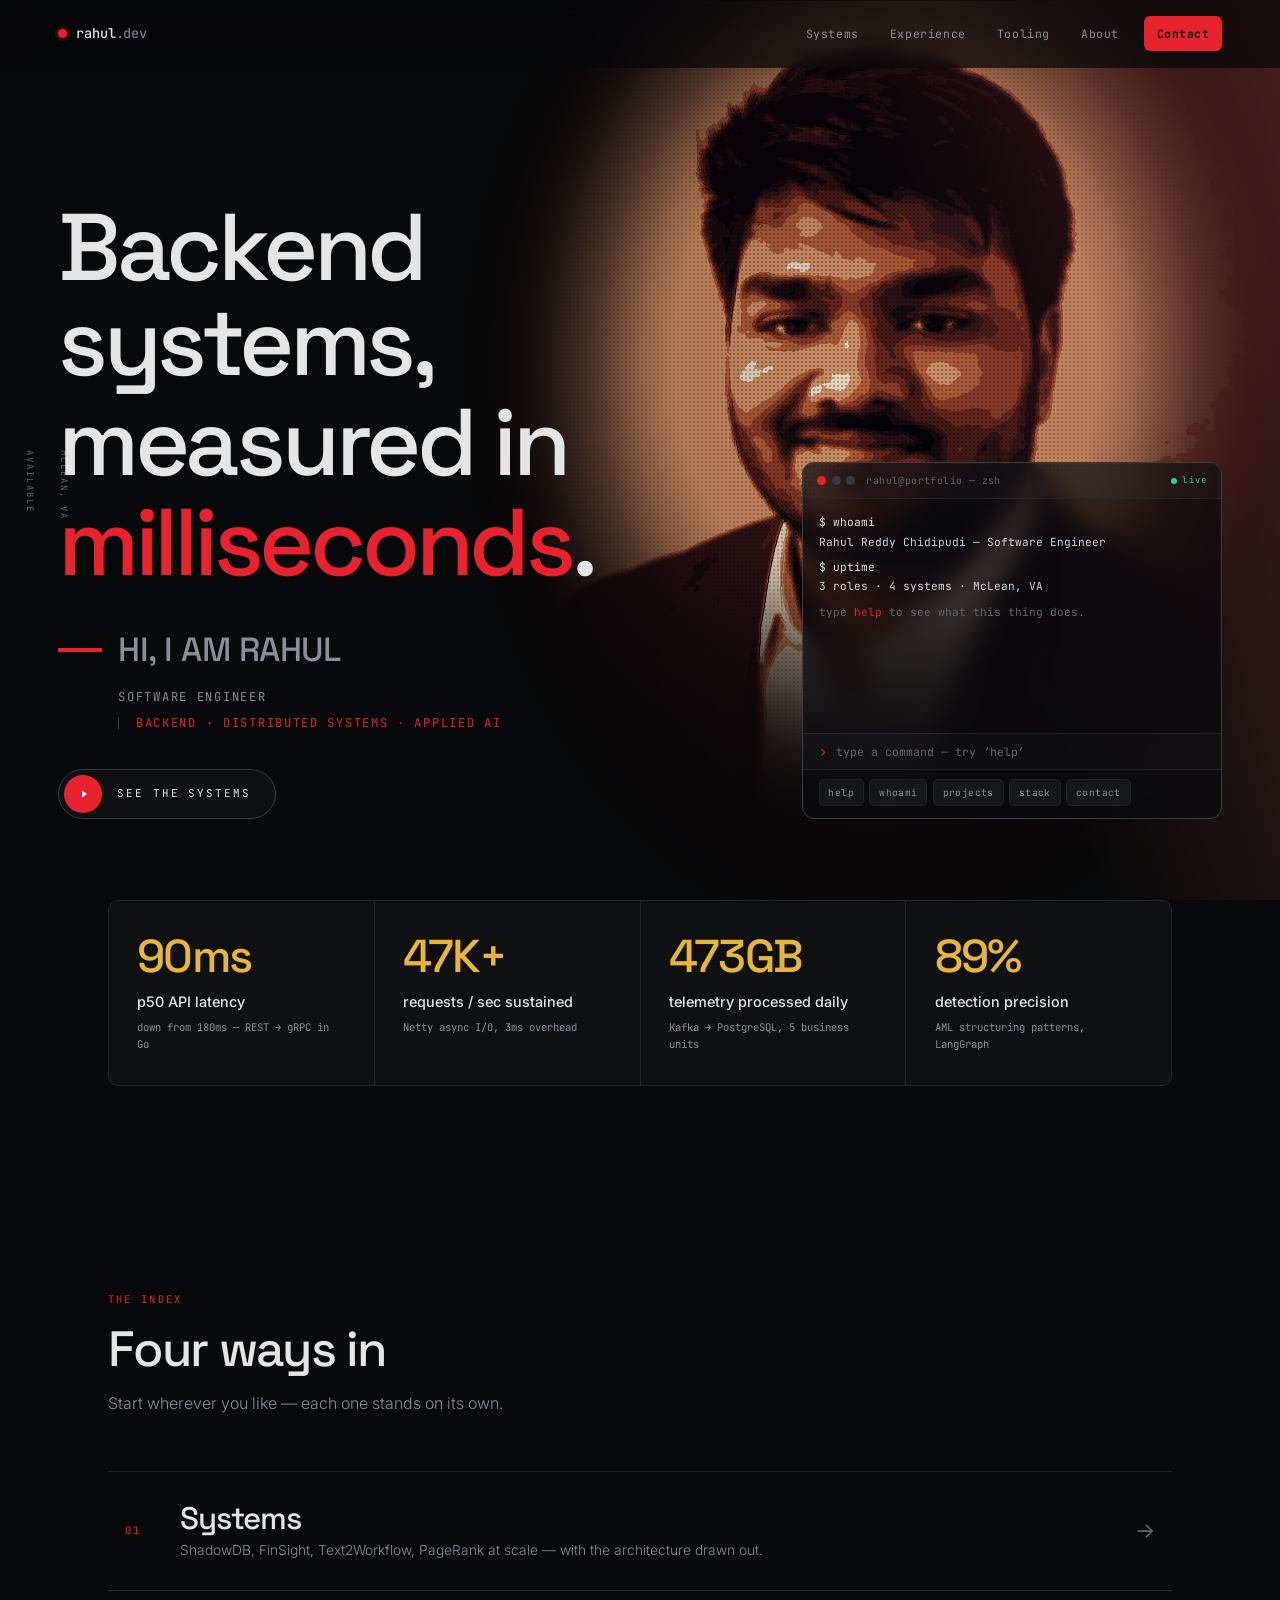
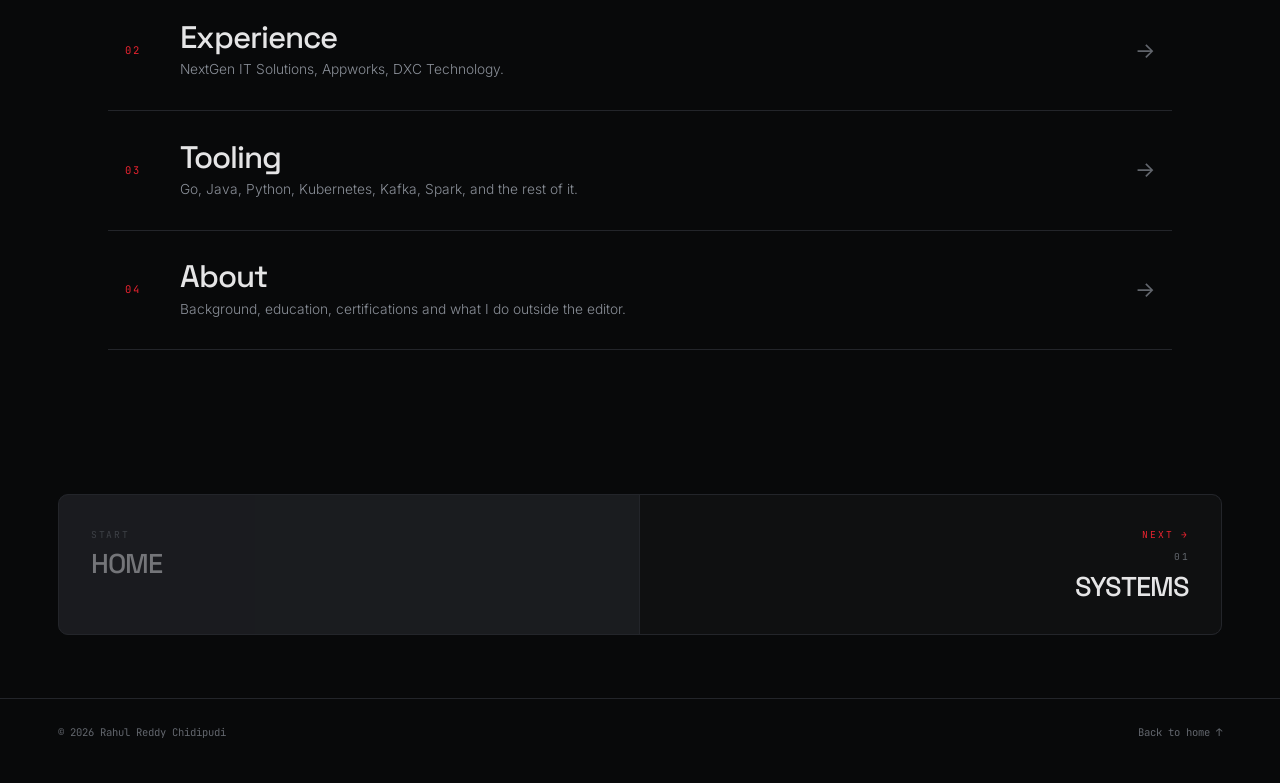
==== commit e1b03695: "Restore the original portfolio Undo the rebuild pushed in 995890b; the new site now lives in its own" ====
--- a/index.html
+++ b/index.html
@@ -1,438 +1,280 @@
-<!doctype html>
-<html lang="en">
+<!DOCTYPE html>
+<html lang="en" data-theme="dark">
 <head>
-  <meta charset="utf-8">
-  <meta name="viewport" content="width=device-width, initial-scale=1, viewport-fit=cover">
-  <title>Rahul Chidipudi · Software Engineer</title>
-  <meta name="description" content="Rahul Chidipudi is a software engineer building Java, Spring Boot and AWS microservices that stay fast under load.">
-  <meta name="theme-color" content="#000000">
-  <link rel="canonical" href="https://rahu378.github.io/">
-  <meta property="og:type" content="website">
-  <meta property="og:url" content="https://rahu378.github.io/">
-  <meta property="og:title" content="Rahul Chidipudi · Software Engineer">
-  <meta property="og:description" content="Rahul Chidipudi is a software engineer building Java, Spring Boot and AWS microservices that stay fast under load.">
-  <meta property="og:image" content="https://rahu378.github.io/assets/img/rahul.jpg">
-  <meta name="twitter:card" content="summary">
-  <link rel="icon" href="assets/favicon.svg" type="image/svg+xml">
-  <link rel="stylesheet" href="assets/css/site.css">
-  <link rel="stylesheet" href="assets/css/home.css">
-  <script>document.documentElement.classList.add('js')</script>
-  <script defer src="assets/js/data.js"></script>
-  <script defer src="assets/js/site.js"></script>
-  <script defer src="assets/js/home.js"></script>
+<meta charset="utf-8" />
+<meta name="viewport" content="width=device-width, initial-scale=1" />
+<title>Rahul Reddy Chidipudi — Software Engineer</title>
+<meta name="description" content="Software engineer building backend and distributed systems in Go, Java and Python. gRPC microservices, Kubernetes, event-driven pipelines, and applied AI." />
+<meta name="theme-color" content="#07080a" />
+<meta name="color-scheme" content="dark" />
+<link rel="canonical" href="https://rahu378.github.io/" />
+
+<meta property="og:type" content="website" />
+<meta property="og:title" content="Rahul Reddy Chidipudi — Software Engineer" />
+<meta property="og:description" content="Software engineer building backend and distributed systems in Go, Java and Python. gRPC microservices, Kubernetes, event-driven pipelines, and applied AI." />
+<meta property="og:url" content="https://rahu378.github.io/" />
+<meta property="og:image" content="https://rahu378.github.io/assets/img/rahul.jpg" />
+<meta name="twitter:card" content="summary_large_image" />
+
+<link rel="preconnect" href="https://fonts.googleapis.com" />
+<link rel="preconnect" href="https://fonts.gstatic.com" crossorigin />
+<link rel="preload" as="style" href="https://fonts.googleapis.com/css2?family=Space+Grotesk:wght@400;500;600;700&family=Inter:wght@300;400;500;600&family=JetBrains+Mono:wght@400;500;700&display=swap" />
+<link rel="stylesheet" href="https://fonts.googleapis.com/css2?family=Space+Grotesk:wght@400;500;600;700&family=Inter:wght@300;400;500;600&family=JetBrains+Mono:wght@400;500;700&display=swap" />
+<link rel="stylesheet" href="/assets/css/style.css?v=1" />
+<link rel="preload" as="image" href="/assets/img/rahul.jpg" />
+<link rel="icon" href="data:image/svg+xml,<svg xmlns='http://www.w3.org/2000/svg' viewBox='0 0 100 100'><rect width='100' height='100' rx='22' fill='%2307080a'/><text y='70' x='50' text-anchor='middle' font-size='58' font-family='monospace' font-weight='700' fill='%23e8232f'>R</text></svg>" />
 </head>
-<body data-tone="dark">
-  <a class="skip" href="#main">Skip to content</a>
-
-  <header class="nav" data-tone="dark">
-    <div class="nav-in">
-      <a class="brand" href="index.html" aria-current="page"><span class="brand-mark" aria-hidden="true"><span>RC</span></span><span>Rahul Chidipudi</span></a>
-      <nav aria-label="Main">
-        <ul class="nav-links">
-          <li><a href="experience.html">Experience</a></li>
-          <li><a href="projects.html">Projects</a></li>
-          <li><a href="skills.html">Skills</a></li>
-          <li><a href="about.html">About</a></li>
-        </ul>
-      </nav>
-      <a class="nav-cta" href="contact.html">Contact</a>
-      <button class="nav-toggle" type="button" aria-expanded="false" aria-controls="menu" aria-label="Menu"><span></span><span></span></button>
+<body data-page="home">
+
+<svg class="filter-lab" aria-hidden="true" focusable="false">
+  <defs>
+    <filter id="inkPortrait" x="-12%" y="-12%" width="124%" height="124%" color-interpolation-filters="sRGB">
+      <feColorMatrix type="matrix" in="SourceGraphic" result="lum"
+        values="0.30 0.59 0.11 0 0
+                0.30 0.59 0.11 0 0
+                0.30 0.59 0.11 0 0
+                0    0    0    1 0" />
+
+      <!-- Soften before quantising: posterizing a smooth gradient straight off
+           the sensor speckles the forehead and cheek into islands. Edge
+           detection below still runs off the sharp luma. -->
+      <feGaussianBlur in="lum" stdDeviation="1.6" result="lumSoft" />
+
+      <feComponentTransfer in="lumSoft" result="crushed">
+        <feFuncR type="linear" slope="1.14" intercept="-0.06" />
+        <feFuncG type="linear" slope="1.14" intercept="-0.06" />
+        <feFuncB type="linear" slope="1.14" intercept="-0.06" />
+      </feComponentTransfer>
+
+      <feComponentTransfer in="crushed" result="posterized">
+        <feFuncR type="discrete" tableValues="0 0.125 0.25 0.375 0.5 0.625 0.75 0.875 1" />
+        <feFuncG type="discrete" tableValues="0 0.125 0.25 0.375 0.5 0.625 0.75 0.875 1" />
+        <feFuncB type="discrete" tableValues="0 0.125 0.25 0.375 0.5 0.625 0.75 0.875 1" />
+      </feComponentTransfer>
+
+      <!-- Warm duotone: ink -> oxblood -> rust -> warm bone, so the portrait
+           sits in the same family as the red accent instead of reading as a
+           cold studio shot. Top stop is warm bone, not white, so neither the
+           lit forehead nor the grey backdrop clips. -->
+      <feComponentTransfer in="posterized" result="duotone">
+        <feFuncR type="table" tableValues="0.039 0.110 0.208 0.333 0.490 0.659 0.804 0.925" />
+        <feFuncG type="table" tableValues="0.039 0.071 0.098 0.137 0.208 0.329 0.541 0.851" />
+        <feFuncB type="table" tableValues="0.055 0.086 0.110 0.122 0.153 0.200 0.369 0.753" />
+      </feComponentTransfer>
+
+      <feConvolveMatrix in="lum" result="edgeRaw" order="3" preserveAlpha="true"
+        kernelMatrix="-1 -1 -1  -1  8 -1  -1 -1 -1" divisor="1" bias="0" />
+      <feColorMatrix in="edgeRaw" type="matrix" result="edgeLuma"
+        values="0.33 0.33 0.33 0 0
+                0.33 0.33 0.33 0 0
+                0.33 0.33 0.33 0 0
+                0    0    0    1 0" />
+      <!-- White where flat, darkening on strong edges: the multiply below keys
+           off RGB, so white must be the no-op. -->
+      <feComponentTransfer in="edgeLuma" result="inkLines">
+        <feFuncR type="table" tableValues="1 0.92 0.58 0.18 0" />
+        <feFuncG type="table" tableValues="1 0.92 0.58 0.18 0" />
+        <feFuncB type="table" tableValues="1 0.92 0.58 0.18 0" />
+      </feComponentTransfer>
+      <feGaussianBlur in="inkLines" stdDeviation="0.4" result="inkSoft" />
+      <feBlend in="duotone" in2="inkSoft" mode="multiply" result="inked" />
+      <feComposite in="inked" in2="SourceGraphic" operator="in" />
+    </filter>
+
+    <filter id="inkPlate" x="-12%" y="-12%" width="124%" height="124%" color-interpolation-filters="sRGB">
+      <feColorMatrix type="matrix" in="SourceGraphic" result="lum"
+        values="0.30 0.59 0.11 0 0
+                0.30 0.59 0.11 0 0
+                0.30 0.59 0.11 0 0
+                0    0    0    1 0" />
+      <feConvolveMatrix in="lum" result="e" order="3" preserveAlpha="true"
+        kernelMatrix="0 -1 0  -1 4 -1  0 -1 0" divisor="1" />
+      <feComponentTransfer in="e">
+        <feFuncA type="discrete" tableValues="0 0 0 0.85 1" />
+      </feComponentTransfer>
+    </filter>
+  </defs>
+</svg>
+
+<div class="wipe" id="wipe" aria-hidden="true"></div>
+<div class="grid-bg" aria-hidden="true"></div>
+<div class="noise" aria-hidden="true"></div>
+
+<a class="skip" href="#main">Skip to content</a>
+
+<header class="topbar">
+  <a class="brand" href="/">
+    <span class="brand__dot" aria-hidden="true"></span>
+    <span class="brand__txt">rahul<span>.dev</span></span>
+  </a>
+
+  <nav class="nav" aria-label="Sections">
+    <a href="/projects/">Systems</a>
+    <a href="/work/">Experience</a>
+    <a href="/skills/">Tooling</a>
+    <a href="/about/">About</a>
+    <a href="/contact/" class="nav__cta">Contact</a>
+  </nav>
+
+  <button class="burger" id="burger" aria-label="Open menu" aria-expanded="false" aria-controls="menu">
+    <span></span><span></span>
+  </button>
+</header>
+
+<nav class="menu" id="menu" aria-hidden="true">
+  <div class="menu__bg" aria-hidden="true"></div>
+  <ul class="menu__list">
+    <li><a href="/" data-i="00" aria-current="page"><span>HOME</span></a></li>
+    <li><a href="/projects/" data-i="01"><span>SYSTEMS</span></a></li>
+    <li><a href="/work/" data-i="02"><span>EXPERIENCE</span></a></li>
+    <li><a href="/skills/" data-i="03"><span>TOOLING</span></a></li>
+    <li><a href="/about/" data-i="04"><span>ABOUT</span></a></li>
+    <li><a href="/contact/" data-i="05"><span>CONTACT</span></a></li>
+  </ul>
+  <div class="menu__foot">
+    <a href="mailto:rahul.r24.c@gmail.com">rahul.r24.c@gmail.com</a>
+    <a href="https://github.com/Rahu378" target="_blank" rel="noopener noreferrer">github.com/Rahu378</a>
+    <a href="https://www.linkedin.com/in/rahulchidipudi/" target="_blank" rel="noopener noreferrer">in/rahulchidipudi</a>
+    <span>McLean, VA</span>
+  </div>
+</nav>
+
+<main id="main">
+
+<section class="hero" id="hero">
+  <div class="hero__glow" aria-hidden="true"></div>
+
+  <figure class="portrait" id="portrait">
+    <div class="portrait__aura" aria-hidden="true"></div>
+    <div class="portrait__stage" id="portraitStage">
+      <img class="portrait__plate" src="/assets/img/rahul.jpg" alt="" aria-hidden="true" />
+      <img class="portrait__img" src="/assets/img/rahul.jpg" alt="Rahul Reddy Chidipudi" />
+      <div class="portrait__halftone" aria-hidden="true"></div>
+      <div class="portrait__vig" aria-hidden="true"></div>
+      <div class="portrait__rim" aria-hidden="true"></div>
     </div>
-    <div class="nav-menu" id="menu" hidden>
-      <ul>
-        <li><a href="index.html">Home</a></li>
-        <li><a href="experience.html">Experience</a></li>
-        <li><a href="projects.html">Projects</a></li>
-        <li><a href="skills.html">Skills</a></li>
-        <li><a href="about.html">About</a></li>
-        <li><a href="contact.html">Contact</a></li>
-      </ul>
+    <div class="portrait__fade" aria-hidden="true"></div>
+  </figure>
+
+  <div class="hero__copy">
+    <h1 class="hero__title">
+      <span class="ln"><span class="w">Backend</span> <span class="w">systems,</span></span>
+      <span class="ln"><span class="w">measured</span> <span class="w">in</span></span>
+      <span class="ln"><span class="w accent">milliseconds<span class="dot">.</span></span></span>
+    </h1>
+
+    <p class="hero__eyebrow"><i class="rule"></i>HI, I AM RAHUL</p>
+    <p class="hero__role">
+      <span>SOFTWARE ENGINEER</span><span>BACKEND &middot; DISTRIBUTED SYSTEMS &middot; APPLIED AI</span>
+    </p>
+
+    <a class="cta" href="/projects/">
+      <span class="cta__disc"><svg viewBox="0 0 24 24" aria-hidden="true"><path d="M8 5l10 7-10 7z"/></svg></span>
+      <span class="cta__txt">SEE THE SYSTEMS</span>
+    </a>
+  </div>
+
+  <!-- A real shell, not a chatbot. Type into it. -->
+  <div class="term" id="term">
+    <div class="term__bar">
+      <span class="term__dots" aria-hidden="true"><i></i><i></i><i></i></span>
+      <span class="term__title">rahul@portfolio &mdash; zsh</span>
+      <span class="term__live" aria-hidden="true"><b></b>live</span>
     </div>
+
+    <div class="term__body" id="termBody" role="log" aria-live="polite" aria-label="Terminal output"></div>
+
+    <form class="term__form" id="termForm" autocomplete="off">
+      <label class="term__prompt" for="termInput" aria-hidden="true">&rsaquo;</label>
+      <input class="term__input" id="termInput" name="cmd" type="text"
+             autocomplete="off" autocapitalize="off" spellcheck="false"
+             aria-label="Type a command" placeholder="type a command &mdash; try &lsquo;help&rsquo;" />
+    </form>
+
+    <div class="term__hints" aria-label="Suggested commands">
+      <button type="button" data-cmd="help">help</button>
+      <button type="button" data-cmd="whoami">whoami</button>
+      <button type="button" data-cmd="projects">projects</button>
+      <button type="button" data-cmd="stack">stack</button>
+      <button type="button" data-cmd="contact">contact</button>
+    </div>
+  </div>
+
+  <div class="hero__slate" aria-hidden="true">
+    <span>MCLEAN, VA</span><span>AVAILABLE</span>
+  </div>
+</section>
+
+<section class="sec sec--tight">
+  <div class="metrics__rail">
+    <article class="metric reveal">
+      <div class="metric__v"><span class="count" data-to="95" data-suffix="ms">0</span></div>
+      <p class="metric__k">p50 API latency</p>
+      <p class="metric__n">down from 180ms &mdash; REST&nbsp;&rarr;&nbsp;gRPC in Go</p>
+    </article>
+    <article class="metric reveal">
+      <div class="metric__v"><span class="count" data-to="50" data-suffix="K+">0</span></div>
+      <p class="metric__k">requests / sec sustained</p>
+      <p class="metric__n">Netty async I/O, 3ms overhead</p>
+    </article>
+    <article class="metric reveal">
+      <div class="metric__v"><span class="count" data-to="500" data-suffix="GB">0</span></div>
+      <p class="metric__k">telemetry processed daily</p>
+      <p class="metric__n">Kafka &rarr; PostgreSQL, 5 business units</p>
+    </article>
+    <article class="metric reveal">
+      <div class="metric__v"><span class="count" data-to="94" data-suffix="%">0</span></div>
+      <p class="metric__k">detection precision</p>
+      <p class="metric__n">AML structuring patterns, LangGraph</p>
+    </article>
+  </div>
+</section>
+
+<section class="sec">
+  <header class="sec__head">
+    <span class="sec__tag">THE INDEX</span>
+    <h2 class="sec__title">Four ways in</h2>
+    <p class="sec__sub">Start wherever you like &mdash; each one stands on its own.</p>
   </header>
 
-  <main id="main">
-    <!-- Hero -->
-    <section class="hero dark" data-tone="dark">
-      <div class="hero-copy wrap center">
-        <p class="t-kicker hero-kicker fade-load" style="--i:0">Software Engineer</p>
-        <h1 class="t-hero"><span class="rise"><span class="metal">Rahul</span> <span class="metal" style="--i:1">Chidipudi</span></span></h1>
-        <p class="t-sub hero-tag fade-load" style="--i:1">Engineered for scale.</p>
-        <p class="t-lead hero-sub fade-load" style="--i:2">Java, Spring Boot and AWS microservices, from the first commit to production.</p>
-        <div class="cta-row fade-load" style="--i:3">
-          <a class="btn" href="projects.html">See the projects</a>
-          <a class="more" href="experience.html">Read the experience</a>
-        </div>
-      </div>
-      <figure class="hero-stage fade-load" style="--i:4">
-        <canvas id="mesh" role="img" aria-label="A slowly turning model of fifteen connected services, with requests travelling between a gateway, services and data stores."></canvas>
-        <figcaption class="hero-readout">
-          <span class="ro"><span class="live-dot" aria-hidden="true"></span> Live model</span>
-          <span class="ro"><b class="num" id="ro-flight">0</b> requests in flight</span>
-          <span class="ro"><b class="num">15</b> services</span>
-          <span class="ro"><b class="num" id="ro-avg">120</b> ms average</span>
-        </figcaption>
-      </figure>
-    </section>
-
-    <!-- Statement -->
-    <section class="sec dark statement" data-tone="dark">
-      <div class="wrap">
-        <p class="t-statement" data-words>Nearly two years of designing, building and deploying microservices and web apps. Mostly Java, Spring Boot and AWS. Always about making slow things fast.</p>
-      </div>
-    </section>
-
-    <!-- Portrait reveal -->
-    <section class="meet dark" id="meet" data-tone="dark">
-      <div class="meet-pin">
-        <div class="wrap meet-in">
-          <div class="meet-copy" data-stagger>
-            <h2 class="t-display reveal">Hi, I’m Rahul.</h2>
-            <p class="t-lead muted reveal">A software engineer who loves the moment a slow system gets fast. I build Java and Spring Boot services on AWS, and lately, AI agents that work on real data.</p>
-            <ul class="meet-facts reveal" role="list">
-              <li><b>B.S. Computer Science</b><span>Rowan University, 2024</span></li>
-              <li><b>AWS Certified Developer</b><span>Stanford ML Specialization too</span></li>
-              <li><b>JPMorgan Chase</b><span>via NextGen IT Solutions</span></li>
-            </ul>
-            <a class="more" href="about.html">More about me</a>
-          </div>
-          <figure class="meet-photo">
-            <div class="meet-stage">
-              <div class="meet-frame">
-                <img src="assets/img/rahul.jpg" alt="Rahul Chidipudi, smiling, in a navy suit and white shirt" width="880" height="880" decoding="async" onerror="this.closest('figure').classList.add('no-photo')">
-                <span class="ph-mono" aria-hidden="true">RC</span>
-              </div>
-              <span class="meet-badge b1" aria-hidden="true"><b>450 → 120ms</b> API latency</span>
-              <span class="meet-badge b2" aria-hidden="true"><b>AWS</b> Certified Developer</span>
-              <span class="meet-badge b3" aria-hidden="true"><b>4th</b> of 68 teams</span>
-            </div>
-          </figure>
-        </div>
-      </div>
-    </section>
-
-    <!-- Latency, scrubbed by scroll -->
-    <section class="latency dark" id="latency" data-tone="dark">
-      <div class="latency-pin">
-        <div class="wrap">
-          <p class="t-kicker muted">JPMorgan Chase, via NextGen IT Solutions</p>
-          <p class="lat-num num" aria-hidden="true"><span id="lat-val">120</span><span class="lat-unit">ms</span></p>
-          <div class="lat-bar" aria-hidden="true"><span id="lat-fill" style="--s:.2667;--hue:135"></span></div>
-          <h2 class="t-sub lat-cap">Average API response time.</h2>
-          <p class="t-lead muted lat-sub">Redis caching and rewritten SQL took it from 450ms to 120ms.</p>
-          <p class="t-title lat-out" id="lat-out">3.75× faster.</p>
-        </div>
-      </div>
-    </section>
-
-    <!-- Numbers -->
-    <section class="sec mist" data-tone="light">
-      <div class="wrap">
-        <h2 class="t-display reveal">The numbers behind the work.</h2>
-        <p class="t-lead muted reveal bento-lead">From production systems at JPMorgan Chase and from projects I benchmarked myself.</p>
-        <div class="bento" data-stagger>
-          <article class="tile tile-deploy reveal">
-            <p class="tile-num num"><span data-count="80" data-suf="%">80%</span></p>
-            <h3 class="tile-h">less manual deployment time</h3>
-            <p class="tile-p">Jenkins and GitHub Actions pipelines shipping to AWS EC2, S3 and RDS.</p>
-            <div class="deploy-bars" aria-hidden="true">
-              <div><span class="db-l">Before</span><span class="db-t"><i style="--w:1"></i></span></div>
-              <div><span class="db-l">After</span><span class="db-t"><i class="db-blue" style="--w:.2"></i></span></div>
-            </div>
-          </article>
-
-          <article class="tile tile-shadow reveal">
-            <p class="tile-num num"><span data-count="50" data-suf="K+">50K+</span></p>
-            <h3 class="tile-h">requests per second through ShadowDB</h3>
-            <p class="tile-p">A Netty proxy mirroring live traffic, adding 3ms on average.</p>
-            <svg class="lanes" viewBox="0 0 300 150" aria-hidden="true">
-              <path d="M0 50 H300" stroke="#2c2c2e" stroke-width="2"/>
-              <path d="M0 100 H300" stroke="#2c2c2e" stroke-width="2" stroke-dasharray="4 6"/>
-              <g fill="#f5f5f7">
-                <circle r="4"><animateMotion dur="1.4s" repeatCount="indefinite" path="M-10 50 H310"/></circle>
-                <circle r="4"><animateMotion dur="1.4s" begin=".35s" repeatCount="indefinite" path="M-10 50 H310"/></circle>
-                <circle r="4"><animateMotion dur="1.4s" begin=".7s" repeatCount="indefinite" path="M-10 50 H310"/></circle>
-                <circle r="4"><animateMotion dur="1.4s" begin="1.05s" repeatCount="indefinite" path="M-10 50 H310"/></circle>
-              </g>
-              <g fill="#2997ff">
-                <circle r="4"><animateMotion dur="1.4s" begin=".05s" repeatCount="indefinite" path="M-10 100 H310"/></circle>
-                <circle r="4"><animateMotion dur="1.4s" begin=".4s" repeatCount="indefinite" path="M-10 100 H310"/></circle>
-                <circle r="4"><animateMotion dur="1.4s" begin=".75s" repeatCount="indefinite" path="M-10 100 H310"/></circle>
-                <circle r="4"><animateMotion dur="1.4s" begin="1.1s" repeatCount="indefinite" path="M-10 100 H310"/></circle>
-              </g>
-              <text x="0" y="36" fill="#a1a1a6" font-size="13">primary</text>
-              <text x="0" y="86" fill="#2997ff" font-size="13">shadow</text>
-            </svg>
-          </article>
-
-          <article class="tile tile-watch reveal">
-            <p class="tile-num num"><span data-count="15" data-suf="+">15+</span></p>
-            <h3 class="tile-h">microservices under watch</h3>
-            <p class="tile-p">Prometheus and Grafana caught issues earlier. Downtime fell 15%.</p>
-            <div class="svc-grid" aria-hidden="true"><i></i><i></i><i></i><i></i><i></i><i></i><i></i><i class="blink"></i><i></i><i></i><i></i><i></i><i></i><i></i><i></i></div>
-          </article>
-
-          <article class="tile tile-cover reveal">
-            <svg class="ring" viewBox="0 0 120 120" aria-hidden="true">
-              <circle cx="60" cy="60" r="50" stroke="#e8e8ed" stroke-width="12" fill="none"/>
-              <circle class="ring-val" cx="60" cy="60" r="50" stroke="#30d158" stroke-width="12" fill="none" stroke-linecap="round" pathLength="100" stroke-dasharray="100" style="--v:92"/>
-            </svg>
-            <p class="tile-num num"><span data-count="92" data-suf="%">92%</span></p>
-            <h3 class="tile-h">line coverage</h3>
-            <p class="tile-p">Across 150+ edge-case contract tests on the API gateway.</p>
-          </article>
-
-          <article class="tile tile-p99 reveal">
-            <p class="tile-num num">p99 &lt; 150ms</p>
-            <h3 class="tile-h">search latency at 1,500 requests per second</h3>
-            <p class="tile-p">Geo, date and price search over 1M seeded listings in StayFinder.</p>
-            <svg class="hist" viewBox="0 0 300 90" aria-hidden="true" preserveAspectRatio="none">
-              <g fill="#ff385c">
-                <rect x="0" y="62" width="16" height="28"/><rect x="20" y="34" width="16" height="56"/><rect x="40" y="12" width="16" height="78"/><rect x="60" y="4" width="16" height="86"/><rect x="80" y="18" width="16" height="72"/><rect x="100" y="36" width="16" height="54"/><rect x="120" y="50" width="16" height="40"/><rect x="140" y="60" width="16" height="30"/><rect x="160" y="68" width="16" height="22"/><rect x="180" y="74" width="16" height="16"/><rect x="200" y="79" width="16" height="11"/><rect x="220" y="83" width="16" height="7"/>
-              </g>
-              <path d="M262 0 V90" stroke="#1d1d1f" stroke-width="2" stroke-dasharray="3 4"/>
-            </svg>
-          </article>
-
-          <article class="tile tile-batch reveal">
-            <p class="tile-num num">40+ → 3</p>
-            <h3 class="tile-h">database calls per GraphQL query</h3>
-            <p class="tile-p">DataLoader batching in the Trip Planner API.</p>
-            <div class="batch" aria-hidden="true">
-              <div class="batch-many"><i></i><i></i><i></i><i></i><i></i><i></i><i></i><i></i><i></i><i></i><i></i><i></i><i></i><i></i><i></i><i></i><i></i><i></i><i></i><i></i><i></i><i></i><i></i><i></i><i></i><i></i><i></i><i></i><i></i><i></i><i></i><i></i><i></i><i></i><i></i><i></i><i></i><i></i><i></i><i></i><i></i><i></i></div>
-              <div class="batch-few"><i></i><i></i><i></i></div>
-            </div>
-          </article>
-        </div>
-      </div>
-    </section>
-
-    <!-- Experience teaser -->
-    <section class="sec tease" data-tone="light">
-      <div class="wrap tease-grid">
-        <div class="tease-copy" data-stagger>
-          <h2 class="t-title reveal">Experience, as a conversation.</h2>
-          <p class="t-lead muted reveal">Three companies and a student chapter, each in its own chat. Read the thread, or ask a question of your own.</p>
-          <div class="cta-row reveal"><a class="btn" href="experience.html">Open the chats</a></div>
-        </div>
-        <div class="phone-wrap">
-          <div class="phone" id="phone" aria-hidden="true">
-            <div class="phone-screen">
-              <div class="phone-island"></div>
-              <div class="phone-head">
-                <span class="ph-av" style="background:#1a73e8">NG</span>
-                <span class="ph-who"><b>NextGen · JPMorgan Chase</b><small id="ph-status">Rahul, You</small></span>
-              </div>
-              <div class="phone-body" id="phone-body"></div>
-              <div class="phone-input"><span>Message</span><i></i></div>
-            </div>
-          </div>
-        </div>
-      </div>
-    </section>
-
-    <!-- Projects, sideways -->
-    <section class="hscroll dark" id="work" data-tone="dark">
-      <div class="hs-pin">
-        <div class="wrap hs-head">
-          <h2 class="t-display">Six projects. All running.</h2>
-          <p class="t-lead muted">Each has a working model you can play with on the projects page.</p>
-        </div>
-        <div class="hs-track" id="hs-track">
-          <a class="pcard" href="projects.html#shadowdb" style="--c:#2997ff">
-            <div class="pcard-art">
-              <svg viewBox="0 0 400 260" aria-hidden="true">
-                <g stroke="#3a3a3c" stroke-width="2" fill="none">
-                  <path d="M70 130 H200"/>
-                  <path d="M200 130 C262 130 268 74 330 74"/>
-                  <path d="M200 130 C262 130 268 186 330 186" stroke="#2997ff" stroke-dasharray="5 6"/>
-                </g>
-                <circle cx="70" cy="130" r="18" fill="#3a3a3c"/>
-                <rect x="176" y="106" width="48" height="48" rx="14" fill="#2997ff"/>
-                <circle cx="330" cy="74" r="22" fill="#f5f5f7"/>
-                <circle cx="330" cy="186" r="21" fill="#0b0b0c" stroke="#2997ff" stroke-width="2"/>
-                <g fill="#fff">
-                  <circle r="4.5"><animateMotion dur="1.8s" repeatCount="indefinite" path="M70 130 H200 C262 130 268 74 330 74"/></circle>
-                  <circle r="4.5"><animateMotion dur="1.8s" begin=".6s" repeatCount="indefinite" path="M70 130 H200 C262 130 268 74 330 74"/></circle>
-                  <circle r="4.5"><animateMotion dur="1.8s" begin="1.2s" repeatCount="indefinite" path="M70 130 H200 C262 130 268 74 330 74"/></circle>
-                </g>
-                <g fill="#2997ff">
-                  <circle r="4.5"><animateMotion dur="1.8s" begin=".1s" repeatCount="indefinite" path="M70 130 H200 C262 130 268 186 330 186"/></circle>
-                  <circle r="4.5"><animateMotion dur="1.8s" begin=".7s" repeatCount="indefinite" path="M70 130 H200 C262 130 268 186 330 186"/></circle>
-                  <circle r="4.5"><animateMotion dur="1.8s" begin="1.3s" repeatCount="indefinite" path="M70 130 H200 C262 130 268 186 330 186"/></circle>
-                </g>
-                <g fill="#a1a1a6" font-size="14" text-anchor="middle">
-                  <text x="70" y="172">app</text><text x="200" y="182">proxy</text><text x="330" y="36">primary</text><text x="330" y="234">shadow</text>
-                </g>
-              </svg>
-            </div>
-            <div class="pcard-body">
-              <p class="pcard-kind">Database shadowing proxy</p>
-              <h3>ShadowDB</h3>
-              <p>50K+ requests a second, 3ms added latency, 12+ regressions caught before production.</p>
-            </div>
-          </a>
-
-          <a class="pcard" href="projects.html#gateway" style="--c:#30d158">
-            <div class="pcard-art">
-              <svg viewBox="0 0 400 260" aria-hidden="true" class="gw">
-                <g font-size="15" fill="#a1a1a6">
-                  <g style="--d:0"><circle class="gw-dot" cx="72" cy="52" r="9"/><text x="96" y="57">accounts</text><rect x="236" y="47" width="96" height="10" rx="5" fill="#2c2c2e"/></g>
-                  <g style="--d:1"><circle class="gw-dot" cx="72" cy="88" r="9"/><text x="96" y="93">payments</text><rect x="236" y="83" width="76" height="10" rx="5" fill="#2c2c2e"/></g>
-                  <g style="--d:2"><circle class="gw-dot" cx="72" cy="124" r="9"/><text x="96" y="129">cards</text><rect x="236" y="119" width="88" height="10" rx="5" fill="#2c2c2e"/></g>
-                  <g style="--d:3"><circle class="gw-dot" cx="72" cy="160" r="9"/><text x="96" y="165">loans</text><rect x="236" y="155" width="64" height="10" rx="5" fill="#2c2c2e"/></g>
-                  <g style="--d:4"><circle class="gw-dot" cx="72" cy="196" r="9"/><text x="96" y="201">fx</text><rect x="236" y="191" width="84" height="10" rx="5" fill="#2c2c2e"/></g>
-                </g>
-                <rect x="62" y="226" width="276" height="8" rx="4" fill="#2c2c2e"/>
-                <rect class="gw-cov" x="62" y="226" width="276" height="8" rx="4" fill="#30d158"/>
-              </svg>
-            </div>
-            <div class="pcard-body">
-              <p class="pcard-kind">Contract testing framework</p>
-              <h3>API Gateway</h3>
-              <p>150+ edge-case contract tests at 92% coverage, and three race conditions found.</p>
-            </div>
-          </a>
-
-          <a class="pcard" href="projects.html#stayfinder" style="--c:#ff385c">
-            <div class="pcard-art">
-              <svg viewBox="0 0 400 260" aria-hidden="true">
-                <defs><pattern id="sf-dots" width="16" height="16" patternUnits="userSpaceOnUse"><circle cx="3" cy="3" r="1.7" fill="#3a3a3c"/></pattern></defs>
-                <rect width="400" height="190" fill="url(#sf-dots)"/>
-                <g fill="#ff385c" class="sf-pins">
-                  <circle cx="110" cy="70" r="6"/><circle cx="150" cy="118" r="6"/><circle cx="214" cy="80" r="6"/><circle cx="262" cy="134" r="6"/><circle cx="300" cy="60" r="6"/><circle cx="182" cy="150" r="6"/>
-                </g>
-                <circle r="54" fill="rgba(255,56,92,.12)" stroke="#ff385c" stroke-width="2"><animateMotion dur="9s" repeatCount="indefinite" path="M130 90 C 200 40, 300 70, 270 120 S 150 170, 130 90"/></circle>
-                <g class="sf-cal">
-                  <rect x="62" y="212" width="32" height="28" rx="8"/><rect x="102" y="212" width="32" height="28" rx="8"/><rect class="held" x="142" y="212" width="32" height="28" rx="8"/><rect class="held" x="182" y="212" width="32" height="28" rx="8"/><rect class="held" x="222" y="212" width="32" height="28" rx="8"/><rect x="262" y="212" width="32" height="28" rx="8"/><rect x="302" y="212" width="32" height="28" rx="8"/>
-                </g>
-              </svg>
-            </div>
-            <div class="pcard-body">
-              <p class="pcard-kind">Vacation-rental booking</p>
-              <h3>StayFinder</h3>
-              <p>p99 under 150ms over 1M listings, and a saga that gives dates back when a payment fails.</p>
-            </div>
-          </a>
-
-          <a class="pcard" href="projects.html#tripplanner" style="--c:#ff9f0a">
-            <div class="pcard-art">
-              <svg viewBox="0 0 400 260" aria-hidden="true" class="tp">
-                <g class="tp-many" fill="#ff9f0a">
-                  <rect x="60" y="40" width="40" height="5" rx="2.5"/><rect x="72" y="49" width="40" height="5" rx="2.5"/><rect x="84" y="58" width="40" height="5" rx="2.5"/><rect x="96" y="67" width="40" height="5" rx="2.5"/><rect x="108" y="76" width="40" height="5" rx="2.5"/><rect x="120" y="85" width="40" height="5" rx="2.5"/><rect x="132" y="94" width="40" height="5" rx="2.5"/><rect x="144" y="103" width="40" height="5" rx="2.5"/><rect x="156" y="112" width="40" height="5" rx="2.5"/><rect x="168" y="121" width="40" height="5" rx="2.5"/><rect x="180" y="130" width="40" height="5" rx="2.5"/><rect x="192" y="139" width="40" height="5" rx="2.5"/><rect x="204" y="148" width="40" height="5" rx="2.5"/><rect x="216" y="157" width="40" height="5" rx="2.5"/><rect x="228" y="166" width="40" height="5" rx="2.5"/><rect x="240" y="175" width="40" height="5" rx="2.5"/><rect x="252" y="184" width="40" height="5" rx="2.5"/><rect x="264" y="193" width="40" height="5" rx="2.5"/><rect x="276" y="202" width="40" height="5" rx="2.5"/><rect x="288" y="211" width="40" height="5" rx="2.5"/>
-                </g>
-                <g class="tp-few" fill="#ff9f0a">
-                  <rect x="60" y="80" width="120" height="22" rx="8"/><rect x="60" y="116" width="150" height="22" rx="8"/><rect x="60" y="152" width="96" height="22" rx="8"/>
-                </g>
-                <text class="tp-l1" x="340" y="236" text-anchor="end" fill="#a1a1a6" font-size="15">40+ calls</text>
-                <text class="tp-l2" x="340" y="236" text-anchor="end" fill="#f5f5f7" font-size="15" font-weight="600">3 calls</text>
-              </svg>
-            </div>
-            <div class="pcard-body">
-              <p class="pcard-kind">GraphQL API with AI itineraries</p>
-              <h3>Trip Planner</h3>
-              <p>DataLoader batching took 40+ database calls per query down to 3. AI cost under $5 a month.</p>
-            </div>
-          </a>
-
-          <a class="pcard" href="projects.html#finsight" style="--c:#ffd60a">
-            <div class="pcard-art">
-              <svg viewBox="0 0 400 260" aria-hidden="true" class="fs">
-                <g font-size="14" fill="#a1a1a6">
-                  <g class="fs-row"><rect x="50" y="30" width="300" height="30" rx="8" fill="#1d1d1f"/><text x="66" y="50">Card purchase</text><text x="334" y="50" text-anchor="end">$84.20</text></g>
-                  <g class="fs-row hot" style="--d:0"><rect x="50" y="66" width="300" height="30" rx="8"/><text x="66" y="86">Cash deposit</text><text x="334" y="86" text-anchor="end">$9,800</text></g>
-                  <g class="fs-row"><rect x="50" y="102" width="300" height="30" rx="8" fill="#1d1d1f"/><text x="66" y="122">Wire out</text><text x="334" y="122" text-anchor="end">$1,250</text></g>
-                  <g class="fs-row hot" style="--d:1"><rect x="50" y="138" width="300" height="30" rx="8"/><text x="66" y="158">Cash deposit</text><text x="334" y="158" text-anchor="end">$9,700</text></g>
-                  <g class="fs-row hot" style="--d:2"><rect x="50" y="174" width="300" height="30" rx="8"/><text x="66" y="194">Cash deposit</text><text x="334" y="194" text-anchor="end">$9,900</text></g>
-                </g>
-                <g class="fs-flag"><rect x="50" y="216" width="176" height="30" rx="15" fill="#ffd60a"/><text x="138" y="236" text-anchor="middle" font-size="14" font-weight="600" fill="#1d1d1f">Possible structuring</text></g>
-              </svg>
-            </div>
-            <div class="pcard-body">
-              <p class="pcard-kind">AI financial compliance agent</p>
-              <h3>FinSight</h3>
-              <p>An AWS Bedrock agent that flags structuring, screens watchlists and writes the audit report.</p>
-            </div>
-          </a>
-
-          <a class="pcard" href="projects.html#gallery" style="--c:#bf5af2">
-            <div class="pcard-art">
-              <svg viewBox="0 0 400 260" aria-hidden="true">
-                <path d="M90 130 C90 60 170 52 210 70 S 320 60 320 122 S 260 210 200 196 S 90 200 90 130Z" stroke="#3a3a3c" stroke-width="14" fill="none" stroke-linejoin="round"/>
-                <g>
-                  <circle r="7" fill="#bf5af2"><animateMotion dur="5s" repeatCount="indefinite" path="M90 130 C90 60 170 52 210 70 S 320 60 320 122 S 260 210 200 196 S 90 200 90 130Z"/></circle>
-                  <circle r="7" fill="#f5f5f7"><animateMotion dur="5.2s" begin="-.3s" repeatCount="indefinite" path="M90 130 C90 60 170 52 210 70 S 320 60 320 122 S 260 210 200 196 S 90 200 90 130Z"/></circle>
-                  <circle r="7" fill="#ff9f0a"><animateMotion dur="5.6s" begin="-1.6s" repeatCount="indefinite" path="M90 130 C90 60 170 52 210 70 S 320 60 320 122 S 260 210 200 196 S 90 200 90 130Z"/></circle>
-                  <circle r="7" fill="#2997ff"><animateMotion dur="5.9s" begin="-3s" repeatCount="indefinite" path="M90 130 C90 60 170 52 210 70 S 320 60 320 122 S 260 210 200 196 S 90 200 90 130Z"/></circle>
-                </g>
-                <g class="cam"><rect x="150" y="116" width="100" height="30" rx="15" fill="#bf5af2"/><text x="200" y="136" text-anchor="middle" font-size="14" font-weight="600" fill="#fff">Camera 3</text></g>
-              </svg>
-            </div>
-            <div class="pcard-body">
-              <p class="pcard-kind">Agentic F1 broadcast director</p>
-              <h3>The Gallery</h3>
-              <p>10 Hz telemetry and Gemini 2.5 Flash called 50% of passes live, against a 1.8% baseline.</p>
-            </div>
-          </a>
-        </div>
-      </div>
-    </section>
-
-    <!-- Keep exploring -->
-    <section class="sec mist" data-tone="light">
-      <div class="wrap">
-        <h2 class="t-title reveal">Keep exploring.</h2>
-        <div class="explore" data-stagger>
-          <a class="ex reveal" href="skills.html">
-            <h3 class="t-sub">Skills</h3>
-            <p class="muted">Every skill on the résumé, traced to where I actually used it.</p>
-            <ul class="chips ex-chips" aria-hidden="true"><li class="chip">Java</li><li class="chip">Spring Boot</li><li class="chip">Kafka</li><li class="chip">Redis</li><li class="chip">AWS</li><li class="chip">Docker</li><li class="chip">Python</li></ul>
-            <span class="more">Explore the stack</span>
-          </a>
-          <a class="ex reveal" href="about.html">
-            <h3 class="t-sub">About</h3>
-            <p class="muted">Rowan University, the ACM chapter, two certifications and two hackathon finishes.</p>
-            <p class="ex-big num">4<small>th</small> <span>of 68 teams</span></p>
-            <span class="more">Read more</span>
-          </a>
-          <a class="ex ex-dark reveal" href="contact.html">
-            <h3 class="t-sub">Contact</h3>
-            <p class="muted">Email is the quickest way to reach me.</p>
-            <p class="ex-mail">rahulchidipudi<wbr>@outlook.com</p>
-            <span class="more">Get in touch</span>
-          </a>
-        </div>
-      </div>
-    </section>
-
-    <!-- Close -->
-    <section class="sec dark close" data-tone="dark">
-      <div class="wrap center" data-stagger>
-        <h2 class="t-display reveal">Let’s build something fast.</h2>
-        <p class="t-lead muted reveal">Tell me about the system, the team, or the role.</p>
-        <div class="cta-row reveal"><a class="btn" href="mailto:rahulchidipudi@outlook.com">Email me</a><a class="more" href="contact.html">More ways to reach me</a></div>
-      </div>
-    </section>
-  </main>
-
-  <footer class="foot" data-tone="dark">
-    <div class="wrap">
-      <p class="foot-word" aria-hidden="true">Rahul Chidipudi</p>
-      <div class="foot-grid">
-        <div>
-          <h2>Pages</h2>
-          <ul><li><a href="experience.html">Experience</a></li><li><a href="projects.html">Projects</a></li><li><a href="skills.html">Skills</a></li><li><a href="about.html">About</a></li></ul>
-        </div>
-        <div>
-          <h2>Elsewhere</h2>
-          <ul><li><a href="https://github.com/Rahu378" rel="noopener">GitHub</a></li><li><a href="https://www.linkedin.com/in/rahulchidipudi" rel="noopener">LinkedIn</a></li><li><a href="resume/">Résumé (PDF)</a></li><li><a href="mailto:rahulchidipudi@outlook.com">Email</a></li><li><a href="tel:+18565269115">+1 (856) 526-9115</a></li></ul>
-        </div>
-        <div>
-          <h2>This site</h2>
-          <ul><li>Built by hand in HTML, CSS and JavaScript.</li><li>No trackers, no cookies, no frameworks.</li></ul>
-        </div>
-      </div>
-      <p class="foot-note"><span>© <span data-year>2026</span> Rahul Chidipudi</span><span>United States</span></p>
-    </div>
-  </footer>
+  <ol class="index">
+    <li class="reveal"><a href="/projects/">
+      <span class="index__n">01</span>
+      <span class="index__b"><b>Systems</b><i>ShadowDB, FinSight, Text2Workflow, PageRank at scale &mdash; with the architecture drawn out.</i></span>
+      <span class="index__go" aria-hidden="true">&rarr;</span></a></li>
+    <li class="reveal"><a href="/work/">
+      <span class="index__n">02</span>
+      <span class="index__b"><b>Experience</b><i>NextGen IT Solutions, Appworks, DXC Technology.</i></span>
+      <span class="index__go" aria-hidden="true">&rarr;</span></a></li>
+    <li class="reveal"><a href="/skills/">
+      <span class="index__n">03</span>
+      <span class="index__b"><b>Tooling</b><i>Go, Java, Python, Kubernetes, Kafka, Spark, and the rest of it.</i></span>
+      <span class="index__go" aria-hidden="true">&rarr;</span></a></li>
+    <li class="reveal"><a href="/about/">
+      <span class="index__n">04</span>
+      <span class="index__b"><b>About</b><i>Background, education, certifications and what I do outside the editor.</i></span>
+      <span class="index__go" aria-hidden="true">&rarr;</span></a></li>
+  </ol>
+</section>
+
+<nav class="actnav" aria-label="Page navigation">
+  <div class="actnav__side actnav__side--prev actnav__side--end">
+    <span class="actnav__dir">START</span>
+    <span class="actnav__t">HOME</span>
+  </div>
+  <a class="actnav__side actnav__side--next" href="/projects/">
+    <span class="actnav__dir">NEXT &rarr;</span>
+    <span class="actnav__n">01</span>
+    <span class="actnav__t">SYSTEMS</span>
+  </a>
+</nav>
+</main>
+
+<footer class="foot">
+  <span>&copy; <span id="yr">2026</span> Rahul Reddy Chidipudi</span>
+  <a href="/">Back to home &uarr;</a>
+</footer>
+
+<script src="/assets/js/main.js?v=1" defer></script>
 </body>
 </html>
--- a/assets/css/style.css
+++ b/assets/css/style.css
@@ -0,0 +1,957 @@
+/* ═══════════════════════════════════════════════════════════════
+   RAHUL REDDY CHIDIPUDI — Software Engineer
+   Dark only. Systems-and-architecture direction.
+   ═══════════════════════════════════════════════════════════════ */
+
+:root{
+  /* Four-step surface progression (after Linear's "midnight precision
+     instrument"): darkness is the substrate, not a theme. Elevation comes
+     from hairline borders and contrast — never from shadows or glows. */
+  --bg:        #08090a;
+  --surface:   #0f1011;
+  --surface-2: #161718;
+  --hair:      #23252a;
+  --hair-2:    #383b3f;
+
+  --fg:        #e5e5e6;
+  --fg-rgb:    229,229,230;
+  --text-2:    #d0d6e0;
+  --mute:      #8a8f98;
+  --mute-2:    #62666d;
+
+  /* Brand accent — gold on obsidian. Used for interface: nav, CTAs,
+     section tags, hover states. */
+  --accent:     #e8232f;
+  --accent-lit: #ff4d5a;
+  --accent-ink: #ffffff;   /* text that sits ON red */
+  --accent-dim: #5c0f15;
+  --accent-wash: rgba(232,35,47,.09);
+
+  /* Data colours — reserved for the architecture diagrams so a request
+     path never gets confused with a button. */
+  --data:      #38bdf8;    /* live request path */
+  --data-wash: rgba(56,189,248,.08);
+  --gold:      #e5b53c;    /* measured results */
+  --ok:        #34d399;    /* converged / verified */
+  --shadow:    #a78bfa;    /* the forked, non-production path */
+
+  --disp: 'Space Grotesk', 'Helvetica Neue', Arial, sans-serif;
+  --body: 'Inter', system-ui, -apple-system, sans-serif;
+  --mono: 'JetBrains Mono', ui-monospace, 'SF Mono', Menlo, monospace;
+
+  --pad:  clamp(1.15rem, 4.5vw, 5rem);
+  --maxw: 1180px;
+  --wide: 1360px;
+  --ease: cubic-bezier(.16,1,.3,1);
+  --snap: cubic-bezier(.4,0,.2,1);   /* UI feedback — CLI speed */
+  --t-ui: .17s;
+
+  color-scheme: dark;
+}
+
+*,*::before,*::after{ box-sizing:border-box; margin:0; padding:0; }
+html{ -webkit-text-size-adjust:100%; background:var(--bg); scroll-behavior:smooth; }
+body{
+  background:var(--bg); color:var(--fg);
+  font-family:var(--body); font-size:16px; line-height:1.65;
+  overflow-x:hidden;
+  -webkit-font-smoothing:antialiased; text-rendering:optimizeLegibility;
+}
+body.is-locked{ overflow:hidden; }
+img{ display:block; max-width:100%; }
+ul,ol{ list-style:none; }
+a{ color:inherit; text-decoration:none; }
+button{ font:inherit; color:inherit; background:none; border:0; cursor:pointer; }
+::selection{ background:var(--accent); color:var(--accent-ink); }
+:focus-visible{ outline:2px solid var(--accent); outline-offset:3px; border-radius:3px; }
+
+/* The inline <svg> holding the portrait filters must not take up layout —
+   without this it renders as a default 300x150 box and shoves the page down. */
+.filter-lab{ position:absolute; width:0; height:0; overflow:hidden; }
+
+.skip{
+  position:fixed; top:-100px; left:1rem; z-index:10001;
+  background:var(--accent); color:var(--accent-ink); padding:.7rem 1.1rem;
+  font-family:var(--mono); font-size:.65rem; letter-spacing:.16em;
+  transition:top .25s;
+}
+.skip:focus{ top:1rem; }
+
+/* ── ambient background ─────────────────────────────────────── */
+.grid-bg{
+  position:fixed; inset:0; z-index:-2; pointer-events:none;
+  background-image:
+    linear-gradient(var(--hair) 1px, transparent 1px),
+    linear-gradient(90deg, var(--hair) 1px, transparent 1px);
+  background-size:64px 64px;
+  opacity:.32;
+  -webkit-mask-image:radial-gradient(ellipse 80% 60% at 50% 0%, #000 10%, transparent 78%);
+  mask-image:radial-gradient(ellipse 80% 60% at 50% 0%, #000 10%, transparent 78%);
+}
+.noise{
+  position:fixed; inset:0; z-index:-1; pointer-events:none; opacity:.035;
+  background-image:url("data:image/svg+xml,%3Csvg xmlns='http://www.w3.org/2000/svg' width='160' height='160'%3E%3Cfilter id='n'%3E%3CfeTurbulence type='fractalNoise' baseFrequency='.85' numOctaves='3'/%3E%3C/filter%3E%3Crect width='160' height='160' filter='url(%23n)'/%3E%3C/svg%3E");
+}
+
+/* ── top bar ────────────────────────────────────────────────── */
+.topbar{
+  position:fixed; top:0; left:0; right:0; z-index:900;
+  display:flex; align-items:center; justify-content:space-between;
+  gap:1rem; padding:1rem var(--pad);
+  background:rgba(7,8,10,.72);
+  backdrop-filter:blur(12px); -webkit-backdrop-filter:blur(12px);
+  border-bottom:1px solid transparent;
+  transition:border-color .3s, background .3s;
+}
+.topbar.stuck{ border-bottom-color:var(--hair); }
+.brand{ display:flex; align-items:center; gap:.6rem; font-family:var(--mono); font-size:.85rem; }
+.brand__dot{
+  width:9px; height:9px; border-radius:50%; background:var(--accent);
+  box-shadow:0 0 0 3px rgba(232,35,47,.16);
+}
+.brand__txt{ font-weight:500; letter-spacing:-.01em; }
+.brand__txt span{ color:var(--mute); font-weight:400; }
+
+.nav{ display:none; align-items:center; gap:.35rem; }
+@media (min-width:820px){ .nav{ display:flex; } .burger{ display:none !important; } }
+.nav a{
+  font-family:var(--mono); font-size:.72rem; letter-spacing:.05em;
+  color:var(--mute); padding:.5rem .8rem; border-radius:6px;
+  transition:color var(--t-ui) var(--snap), background-color var(--t-ui) var(--snap), border-color var(--t-ui) var(--snap), transform var(--t-ui) var(--snap);
+}
+.nav a:hover{ color:var(--fg); background:var(--surface-2); }
+.nav a.active{ color:var(--accent); }
+.nav__cta{
+  color:var(--bg) !important; background:var(--accent);
+  font-weight:600; margin-left:.4rem;
+}
+.nav__cta:hover{ background:var(--accent-lit) !important; color:var(--bg) !important; }
+
+.burger{ display:grid; gap:5px; padding:.45rem; }
+.burger span{ display:block; width:22px; height:2px; background:var(--fg); transition:transform .35s var(--ease), opacity .2s; }
+.burger[aria-expanded="true"] span:nth-child(1){ transform:translateY(7px) rotate(45deg); }
+.burger[aria-expanded="true"] span:nth-child(2){ opacity:0; }
+.burger[aria-expanded="true"] span:nth-child(3){ transform:translateY(-7px) rotate(-45deg); }
+
+
+/* ── hero ───────────────────────────────────────────────────── */
+.hero{
+  position:relative; min-height:100svh;
+  display:flex; align-items:center;
+  padding:7rem var(--pad) 5rem;
+}
+.hero__eyebrow{
+  display:inline-flex; align-items:center; gap:.6rem;
+  font-family:var(--mono); font-size:.68rem; letter-spacing:.2em;
+  color:var(--mute); margin-bottom:1.75rem;
+}
+
+.hero__title{
+  font-family:var(--disp); font-weight:500;
+  font-size:clamp(2.5rem,8vw,5.6rem);
+  line-height:1.02; letter-spacing:-.04em;
+  margin-bottom:1.9rem;
+}
+.hero__title .ln{ display:block; overflow:hidden; padding-bottom:.07em; }
+.hero__title .w{ display:inline-block; will-change:transform; }
+.hero__title .accent{ color:var(--accent); }
+.hero__title .dot{ color:var(--fg); }
+
+
+
+
+
+/* ── metrics ────────────────────────────────────────────────── */
+.metrics{
+  border-top:1px solid var(--hair); border-bottom:1px solid var(--hair);
+  background:var(--surface);
+}
+.metrics__rail{
+  max-width:var(--wide); margin-inline:auto;
+  display:grid; grid-template-columns:repeat(auto-fit,minmax(190px,1fr));
+}
+.metric{
+  padding:2rem clamp(1rem,2.2vw,1.9rem);
+  border-right:1px solid var(--hair);
+}
+.metric:last-child{ border-right:0; }
+.metric__v{
+  font-family:var(--disp); font-weight:500;
+  font-size:clamp(2rem,3.6vw,2.9rem); line-height:1;
+  letter-spacing:-.035em; color:var(--gold); margin-bottom:.7rem;
+}
+.metric__k{ font-size:.9rem; font-weight:500; margin-bottom:.3rem; }
+.metric__n{ font-family:var(--mono); font-size:.66rem; color:var(--mute); line-height:1.6; }
+
+/* ── section shell ──────────────────────────────────────────── */
+.sec{
+  max-width:var(--maxw); margin-inline:auto;
+  padding:clamp(4.5rem,11vh,7.5rem) var(--pad);
+}
+.sec--wide{ max-width:var(--wide); }
+.sec__head{ margin-bottom:clamp(2.5rem,6vh,4rem); }
+.sec__tag{
+  display:inline-block; font-family:var(--mono);
+  font-size:.66rem; letter-spacing:.22em; color:var(--accent);
+  margin-bottom:.9rem;
+}
+.sec__title{
+  font-family:var(--disp); font-weight:500;
+  font-size:clamp(1.85rem,4.4vw,3.1rem);
+  line-height:1.08; letter-spacing:-.035em;
+}
+.sec__sub{ margin-top:.9rem; max-width:56ch; color:var(--mute); font-weight:300; }
+
+/* Reveals: CSS owns the transition, JS only adds .in when the element
+   scrolls into view. No animation library involved. */
+.reveal, .sec__head{ opacity:1; }
+html.js .reveal,
+html.js .sec__head{
+  opacity:0; transform:translateY(22px);
+  transition:opacity .55s ease, transform .55s cubic-bezier(.16,1,.3,1);
+}
+html.js .reveal.in,
+html.js .sec__head.in{ opacity:1; transform:none; }
+.hl{ color:var(--gold); font-weight:600; }
+
+/* ── experience ─────────────────────────────────────────────── */
+.jobs{ display:flex; flex-direction:column; }
+.job{
+  display:grid; gap:.85rem 2.5rem;
+  grid-template-columns:1fr;
+  padding:2.2rem 0; border-top:1px solid var(--hair);
+}
+.job:last-child{ border-bottom:1px solid var(--hair); }
+@media (min-width:860px){ .job{ grid-template-columns:210px 1fr; } }
+/* the grid cell stretches to the full card height — pin the dates to the top
+   so they sit level with the role title rather than floating mid-card */
+.job__when{
+  display:flex; flex-wrap:wrap; align-items:flex-start; align-content:flex-start;
+  gap:.6rem; padding-top:.3rem;
+}
+.job__dates{ font-family:var(--mono); font-size:.72rem; color:var(--mute); letter-spacing:.03em; }
+.job__now{
+  font-family:var(--mono); font-size:.56rem; letter-spacing:.16em;
+  color:var(--ok); border:1px solid rgba(52,211,153,.4);
+  border-radius:99px; padding:.16rem .5rem;
+}
+.job__role{ font-family:var(--disp); font-weight:500; font-size:clamp(1.25rem,2.6vw,1.65rem); letter-spacing:-.025em; }
+.job__co{ color:var(--accent); font-size:.95rem; margin:.2rem 0 1.1rem; }
+.job__co span{ color:var(--mute); }
+.job__pts li{
+  position:relative; padding-left:1.35rem; margin-bottom:.7rem;
+  color:var(--text-2); font-weight:300; font-size:.94rem;
+}
+.job__pts li::before{
+  content:''; position:absolute; left:0; top:.66em;
+  width:7px; height:1px; background:var(--accent);
+}
+.job__pts b{ color:var(--fg); font-weight:600; }
+.job__stack{ display:flex; flex-wrap:wrap; gap:.4rem; margin-top:1.2rem; }
+.job__stack li{
+  font-family:var(--mono); font-size:.63rem; color:var(--mute);
+  background:var(--surface); border:1px solid var(--hair);
+  padding:.28rem .6rem; border-radius:5px;
+}
+
+/* ── projects ───────────────────────────────────────────────── */
+.proj{
+  border:1px solid var(--hair); border-radius:12px;
+  background:var(--surface);
+  padding:clamp(1.35rem,3vw,2.4rem);
+  margin-bottom:clamp(1.5rem,3vw,2.2rem);
+}
+.proj__head{
+  display:flex; flex-wrap:wrap; gap:1rem; justify-content:space-between;
+  align-items:flex-start; margin-bottom:1.8rem;
+}
+.proj__idx{ font-family:var(--mono); font-size:.66rem; letter-spacing:.2em; color:var(--mute-2); }
+.proj__name{
+  font-family:var(--disp); font-weight:500;
+  font-size:clamp(1.4rem,3.2vw,2.1rem); letter-spacing:-.03em; margin:.3rem 0 .25rem;
+}
+.proj__tag{ color:var(--mute); font-size:.92rem; font-weight:300; }
+.proj__repo{
+  display:inline-flex; align-items:center; gap:.5rem; flex:none;
+  font-family:var(--mono); font-size:.7rem;
+  border:1px solid var(--hair-2); border-radius:7px; padding:.55rem .9rem;
+  color:var(--text-2); transition:color var(--t-ui) var(--snap), background-color var(--t-ui) var(--snap), border-color var(--t-ui) var(--snap), transform var(--t-ui) var(--snap);
+}
+.proj__repo:hover{ border-color:var(--accent); color:var(--accent); background:var(--accent-wash); }
+.proj__repo svg{ width:15px; height:15px; fill:currentColor; }
+
+/* Diagram spans the full card and the copy sits beneath it. Side-by-side left
+   the SVG a ~655px column, which is under its legible minimum and forced the
+   diagram to scroll on most desktops. */
+.proj__grid{ display:grid; gap:clamp(1.5rem,3vw,2.2rem); grid-template-columns:1fr; }
+
+.proj__copy{ display:grid; gap:.4rem 2.5rem; grid-template-columns:1fr; align-items:start; }
+@media (min-width:860px){
+  .proj__copy{ grid-template-columns:1fr 1fr; }
+  .proj__copy > p{ grid-column:1; }
+  .proj__pts{ grid-column:2; }
+  .proj__stack{ grid-column:1 / -1; }
+}
+.proj__copy p{ color:var(--text-2); font-weight:300; font-size:.94rem; margin-bottom:1.1rem; }
+.proj__pts li{
+  position:relative; padding-left:1.35rem; margin-bottom:.7rem;
+  color:var(--text-2); font-weight:300; font-size:.92rem;
+}
+.proj__pts li::before{
+  content:''; position:absolute; left:0; top:.62em;
+  width:7px; height:1px; background:var(--accent);
+}
+.proj__pts b{ color:var(--fg); font-weight:600; }
+.proj__stack{ display:flex; flex-wrap:wrap; gap:.4rem; margin-top:1.25rem; }
+.proj__stack li{
+  font-family:var(--mono); font-size:.62rem; color:var(--mute);
+  border:1px solid var(--hair); border-radius:5px; padding:.26rem .55rem;
+}
+
+/* ── architecture diagrams ──────────────────────────────────── */
+.diagram{
+  background:var(--bg); border:1px solid var(--hair);
+  border-radius:10px; padding:.5rem;
+  overflow-x:auto; -webkit-overflow-scrolling:touch;
+}
+.diagram svg{ width:100%; min-width:640px; height:auto; display:block; }
+
+html.js .diagram .node,
+html.js .diagram .cluster{
+  opacity:0; transform:translateY(10px);
+  transition:opacity .45s ease, transform .45s cubic-bezier(.16,1,.3,1);
+}
+html.js .diagram.in .node,
+html.js .diagram.in .cluster{ opacity:1; transform:none; }
+html.js .diagram .flow{ opacity:0; transition:opacity .5s ease .35s; }
+html.js .diagram.in .flow{ opacity:1; }
+
+.node rect{
+  fill:var(--surface-2); stroke:var(--hair-2); stroke-width:1;
+}
+.node--hot rect{ fill:var(--data-wash); stroke:var(--data); }
+.node--shadow rect{ fill:rgba(167,139,250,.07); stroke:var(--shadow); stroke-dasharray:4 3; }
+.node--ok rect{ fill:rgba(52,211,153,.06); stroke:rgba(52,211,153,.55); }
+.node--ghost rect{ fill:transparent; stroke:var(--hair-2); stroke-dasharray:4 3; }
+.node--part rect{ fill:var(--surface); stroke:var(--hair); }
+
+.n-t{
+  fill:var(--fg); font-family:var(--disp); font-weight:500;
+  font-size:14px; text-anchor:middle;
+}
+.n-s{
+  fill:var(--mute); font-family:var(--mono);
+  font-size:9.5px; text-anchor:middle; letter-spacing:.02em;
+}
+.n-s--hot{ fill:var(--data); }
+.n-s--ok{ fill:var(--ok); }
+.n-p{ fill:var(--text-2); font-family:var(--mono); font-size:10px; text-anchor:middle; }
+
+.cluster rect{ fill:rgba(255,255,255,.012); stroke:var(--hair); stroke-dasharray:5 4; }
+.cl-t{ fill:var(--mute); font-family:var(--mono); font-size:10px; text-anchor:middle; letter-spacing:.14em; }
+
+.edge{ fill:var(--mute-2); font-family:var(--mono); font-size:9.5px; text-anchor:middle; }
+.edge--shadow{ fill:var(--shadow); }
+.edge--ok{ fill:var(--ok); }
+
+.flow{
+  fill:none; stroke:var(--data); stroke-width:1.6;
+  stroke-dasharray:5 7; stroke-linecap:round;
+  animation:dash 1.1s linear infinite;
+}
+.flow--shadow{ stroke:var(--shadow); }
+.flow--dim{ stroke:var(--hair-2); animation-duration:1.8s; }
+.flow--rev{ animation-direction:reverse; }
+@keyframes dash{ to{ stroke-dashoffset:-24; } }
+
+/* ── skills ─────────────────────────────────────────────────── */
+.skills{
+  display:grid; gap:1px; background:var(--hair);
+  border:1px solid var(--hair); border-radius:10px; overflow:hidden;
+  grid-template-columns:repeat(auto-fit,minmax(250px,1fr));
+}
+.skillset{ background:var(--surface); padding:1.6rem clamp(1.1rem,2vw,1.6rem); }
+.skillset h3{
+  font-family:var(--mono); font-size:.66rem; letter-spacing:.18em;
+  color:var(--accent); text-transform:uppercase; margin-bottom:1rem;
+}
+.skillset ul{ display:flex; flex-wrap:wrap; gap:.4rem; }
+.skillset li{
+  font-family:var(--mono); font-size:.68rem; color:var(--text-2);
+  background:var(--surface-2); border:1px solid var(--hair);
+  border-radius:5px; padding:.3rem .6rem;
+  transition:border-color .25s, color .25s;
+}
+.skillset li:hover{ border-color:var(--accent); color:var(--accent); }
+
+/* ── about ──────────────────────────────────────────────────── */
+.about{ display:grid; gap:clamp(1.75rem,4vw,3rem); grid-template-columns:1fr; }
+@media (min-width:880px){ .about{ grid-template-columns:300px 1fr; align-items:start; } }
+
+.about__photo{ position:relative; border-radius:10px; overflow:hidden; border:1px solid var(--hair); background:var(--surface); }
+.about__photo img{ width:100%; height:auto; aspect-ratio:1; object-fit:cover; filter:grayscale(.35) contrast(1.05); transition:filter .5s; }
+.about__photo:hover img{ filter:grayscale(0) contrast(1); }
+.about__ph{
+  display:none; aspect-ratio:1; place-items:center; align-content:center;
+  gap:.6rem; text-align:center; color:var(--mute-2);
+}
+.about__ph span{ font-family:var(--disp); font-weight:500; font-size:3rem; color:var(--hair-2); }
+.about__ph em{ font-family:var(--mono); font-size:.6rem; font-style:normal; letter-spacing:.08em; }
+.about__photo.is-empty img{ display:none; }
+.about__photo.is-empty .about__ph{ display:grid; }
+
+.about__copy p{ color:var(--text-2); font-weight:300; margin-bottom:1.1rem; max-width:62ch; }
+.edu, .certs{ margin-top:2.2rem; }
+.edu h3, .certs h3{
+  font-family:var(--mono); font-size:.66rem; letter-spacing:.18em;
+  color:var(--accent); text-transform:uppercase; margin-bottom:1rem;
+}
+.edu__deg{ font-family:var(--disp); font-weight:500; font-size:1.2rem; letter-spacing:-.02em; color:var(--fg); margin-bottom:.2rem; }
+.edu__school{ color:var(--text-2); font-size:.92rem; margin-bottom:.2rem; }
+.edu__meta{ font-family:var(--mono); font-size:.68rem; color:var(--mute); margin-bottom:.5rem; }
+.edu__course{ font-family:var(--mono); font-size:.66rem; color:var(--mute-2); line-height:1.8; }
+.certs ul{ display:flex; flex-wrap:wrap; gap:.5rem; }
+.certs li{
+  font-family:var(--mono); font-size:.68rem; color:var(--text-2);
+  border:1px solid var(--hair); border-left:2px solid var(--gold);
+  background:var(--surface); border-radius:0 5px 5px 0; padding:.45rem .8rem;
+}
+
+.lead{ margin-top:clamp(3rem,7vh,4.5rem); }
+.lead__h{
+  font-family:var(--mono); font-size:.66rem; letter-spacing:.18em;
+  color:var(--accent); text-transform:uppercase; margin-bottom:1.4rem;
+}
+.lead__grid{ display:grid; gap:1px; background:var(--hair); border:1px solid var(--hair); border-radius:10px; overflow:hidden;
+  grid-template-columns:repeat(auto-fit,minmax(250px,1fr)); }
+.lead__item{ background:var(--surface); padding:1.5rem; }
+.lead__role{ font-family:var(--disp); font-weight:500; font-size:1rem; letter-spacing:-.015em; margin-bottom:.2rem; }
+.lead__org{ font-family:var(--mono); font-size:.66rem; color:var(--accent); margin-bottom:.7rem; }
+.lead__d{ color:var(--mute); font-size:.86rem; font-weight:300; }
+
+/* ── contact ────────────────────────────────────────────────── */
+.contact{
+  border-top:1px solid var(--hair);
+  background:
+    radial-gradient(ellipse 70% 90% at 50% 0%, rgba(56,189,248,.07), transparent 68%),
+    var(--bg);
+  padding:clamp(4.5rem,11vh,7rem) var(--pad);
+}
+.contact__inner{ max-width:var(--maxw); margin-inline:auto; }
+.contact__title{
+  font-family:var(--disp); font-weight:500;
+  font-size:clamp(2rem,6vw,4rem); line-height:1.04; letter-spacing:-.04em;
+  margin:.6rem 0 1rem;
+}
+.contact__sub{ color:var(--mute); font-weight:300; max-width:48ch; margin-bottom:2.6rem; }
+.contact__links{
+  display:grid; gap:1px; background:var(--hair);
+  border:1px solid var(--hair); border-radius:10px; overflow:hidden;
+  grid-template-columns:repeat(auto-fit,minmax(220px,1fr));
+}
+.clink{ background:var(--surface); padding:1.35rem 1.25rem; transition:background-color var(--t-ui) var(--snap); }
+a.clink:hover{ background:var(--surface-2); }
+.clink__k{ display:block; font-family:var(--mono); font-size:.6rem; letter-spacing:.2em; color:var(--mute-2); margin-bottom:.4rem; }
+.clink__v{ display:block; font-family:var(--disp); font-weight:500; font-size:.95rem; letter-spacing:-.01em; word-break:break-word; }
+a.clink:hover .clink__v{ color:var(--accent); }
+
+/* ── footer ─────────────────────────────────────────────────── */
+.foot{
+  max-width:var(--wide); margin-inline:auto;
+  padding:1.6rem var(--pad) 2.6rem;
+  display:flex; flex-wrap:wrap; gap:1rem; justify-content:space-between; align-items:center;
+  font-family:var(--mono); font-size:.66rem; color:var(--mute-2);
+  border-top:1px solid var(--hair);
+}
+.foot a:hover{ color:var(--accent); }
+
+/* ── motion safety ──────────────────────────────────────────── */
+@media (prefers-reduced-motion:reduce){
+  *,*::before,*::after{
+    animation-duration:.001ms !important; animation-iteration-count:1 !important;
+    transition-duration:.001ms !important; scroll-behavior:auto !important;
+  }
+  html.js .reveal{ opacity:1 !important; transform:none !important; }
+  .flow{ animation:none; stroke-dasharray:none; }
+}
+
+/* ── print ──────────────────────────────────────────────────── */
+@media print{
+  .topbar,.mobilenav,.grid-bg,.noise,.hero__scroll,.skip{ display:none !important; }
+  body{ background:#fff; color:#000; }
+  html.js .reveal{ opacity:1 !important; }
+  .proj,.diagram{ break-inside:avoid; }
+}
+
+/* ═══════════════════════════════════════════════════════════════
+   MULTI-PAGE CHROME — wipe, menu overlay, cinematic hero, act nav
+   ═══════════════════════════════════════════════════════════════ */
+
+/* ── page wipe ──────────────────────────────────────────────────
+   Covers the viewport on load and lifts away; drops back down on
+   navigation. Deliberately quick — a long curtain reads as lag. */
+/* Default state is OUT OF THE WAY. The entrance is an animation, so a
+   throttled background tab, a JS failure, or reduced-motion can never
+   leave a curtain covering the page. */
+.wipe{
+  position:fixed; inset:0; z-index:9500; pointer-events:none;
+  background:linear-gradient(180deg, #17181c 0%, var(--bg) 70%);
+  transform:translateY(-101%);
+}
+html.js .wipe{ animation:wipeIn .46s cubic-bezier(.7,0,.3,1) both; }
+@keyframes wipeIn{ from{ transform:translateY(0) } to{ transform:translateY(-101%) } }
+/* navigation: drop it back down, then the browser leaves the page */
+.wipe.down{
+  animation:none;
+  transform:translateY(0);
+  transition:transform .3s cubic-bezier(.7,0,.3,1);
+}
+html:not(.js) .wipe{ display:none; }
+
+/* ── full-screen menu ───────────────────────────────────────── */
+.menu{
+  position:fixed; inset:0; z-index:940;
+  display:flex; flex-direction:column; justify-content:center;
+  padding:0 var(--pad);
+  pointer-events:none; visibility:hidden;
+}
+.menu.open{ pointer-events:auto; visibility:visible; }
+.menu__bg{
+  position:absolute; inset:0;
+  background:rgba(7,8,10,.97);
+  backdrop-filter:blur(16px); -webkit-backdrop-filter:blur(16px);
+  clip-path:circle(0% at calc(100% - 3rem) 2.6rem);
+  transition:clip-path .7s cubic-bezier(.7,0,.25,1);
+}
+.menu.open .menu__bg{ clip-path:circle(150% at calc(100% - 3rem) 2.6rem); }
+
+.menu__list{ position:relative; }
+.menu__list li{ overflow:hidden; }
+.menu__list a{
+  display:flex; align-items:baseline; gap:1rem;
+  font-family:var(--disp); font-weight:500;
+  font-size:clamp(1.9rem,7vw,4.6rem);
+  line-height:1.14; letter-spacing:-.035em;
+  transform:translateY(110%);
+  transition:transform .6s cubic-bezier(.16,1,.3,1);
+}
+.menu.open .menu__list a{ transform:translateY(0); }
+.menu__list li:nth-child(1) a{ transition-delay:.10s }
+.menu__list li:nth-child(2) a{ transition-delay:.16s }
+.menu__list li:nth-child(3) a{ transition-delay:.22s }
+.menu__list li:nth-child(4) a{ transition-delay:.28s }
+.menu__list li:nth-child(5) a{ transition-delay:.34s }
+.menu__list li:nth-child(6) a{ transition-delay:.40s }
+
+.menu__list a::before{
+  content:attr(data-i);
+  font-family:var(--mono); font-weight:400;
+  font-size:.62rem; letter-spacing:.16em; color:var(--accent);
+  transform:translateY(-1.05em);
+}
+/* wipe-fill on hover */
+.menu__list a span{
+  background-image:linear-gradient(var(--accent),var(--accent));
+  background-size:0% 100%; background-repeat:no-repeat;
+  box-decoration-break:clone; -webkit-box-decoration-break:clone;
+  padding:0 .12em; margin:0 -.12em;
+  transition:background-size .4s cubic-bezier(.16,1,.3,1), color .4s;
+}
+.menu__list a:hover span{ background-size:100% 100%; color:var(--accent-ink); }
+.menu__list a[aria-current="page"] span{ color:var(--accent); }
+.menu__list a[aria-current="page"]:hover span{ color:var(--accent-ink); }
+
+.menu__foot{
+  position:relative; margin-top:clamp(2rem,6vh,3.5rem);
+  display:flex; flex-wrap:wrap; gap:.7rem 2rem;
+  font-family:var(--mono); font-size:.7rem; color:var(--mute);
+  opacity:0; transition:opacity .4s .45s;
+}
+.menu.open .menu__foot{ opacity:1; }
+.menu__foot a:hover{ color:var(--accent); }
+
+.nav a[aria-current="page"]{ color:var(--accent); }
+.nav__cta[aria-current="page"]{ color:var(--bg) !important; }
+
+/* ── cinematic hero (home) ──────────────────────────────────── */
+.hero{
+  position:relative; min-height:100svh;
+  display:flex; align-items:flex-end;
+  padding:0 var(--pad) clamp(3rem,9vh,5.5rem);
+  overflow:hidden;
+}
+.hero__glow{
+  position:absolute; top:-15%; right:-10%;
+  width:70vw; height:95vh; pointer-events:none;
+  background:radial-gradient(circle at 58% 42%,
+    rgba(232,35,47,.20), rgba(92,15,21,.12) 40%, transparent 70%);
+  filter:blur(30px);
+}
+
+.portrait{ position:absolute; top:0; right:0; bottom:0; width:min(70vw,820px); pointer-events:none; }
+.portrait__stage{ position:absolute; inset:0; will-change:transform; }
+.portrait__img, .portrait__plate{
+  position:absolute; top:50%; left:50%;
+  width:100%; height:100%;
+  transform:translate(-50%,-50%);
+  object-fit:cover; object-position:52% 20%;
+  -webkit-mask-image:
+    radial-gradient(ellipse 62% 68% at 52% 40%, #000 42%, transparent 78%),
+    linear-gradient(180deg,#000 0 62%,transparent 96%);
+  mask-image:
+    radial-gradient(ellipse 62% 68% at 52% 40%, #000 42%, transparent 78%),
+    linear-gradient(180deg,#000 0 62%,transparent 96%);
+  -webkit-mask-composite:source-in; mask-composite:intersect;
+}
+.portrait__img{ filter:url(#inkPortrait) contrast(1.05); }
+.portrait__plate{
+  filter:url(#inkPlate); mix-blend-mode:screen; opacity:.35;
+  transform:translate(calc(-50% + 4px),calc(-50% - 3px));
+}
+.portrait__halftone{
+  position:absolute; inset:0;
+  background-image:radial-gradient(circle at center, rgba(0,0,0,.85) 34%, transparent 36%);
+  background-size:4px 4px; mix-blend-mode:multiply; opacity:.34;
+  -webkit-mask-image:radial-gradient(ellipse 62% 66% at 52% 40%, #000 30%, transparent 76%);
+  mask-image:radial-gradient(ellipse 62% 66% at 52% 40%, #000 30%, transparent 76%);
+}
+/* crushes the light studio backdrop back into the page so only the
+   subject carries luminance — without this the flat grey blows to a halo */
+.portrait__vig{
+  position:absolute; inset:0;
+  background:radial-gradient(ellipse 54% 66% at 52% 42%,
+    transparent 0%, rgba(7,8,10,.18) 58%, rgba(7,8,10,.74) 82%, var(--bg) 97%);
+}
+.portrait__rim{
+  position:absolute; inset:0; mix-blend-mode:screen; opacity:.5;
+  background:linear-gradient(255deg, rgba(232,35,47,.28) 0%, transparent 40%);
+}
+.portrait__fade{
+  position:absolute; inset:0;
+  background:
+    linear-gradient(90deg, var(--bg) 0%, rgba(7,8,10,.74) 26%, transparent 62%),
+    linear-gradient(0deg, var(--bg) 0%, transparent 34%);
+}
+
+.hero__copy{ position:relative; z-index:3; max-width:min(60ch,74vw); }
+.hero__title{
+  font-family:var(--disp); font-weight:500;
+  font-size:clamp(2.3rem,7.4vw,6rem);
+  line-height:1; letter-spacing:-.045em; margin-bottom:1.6rem;
+}
+.hero__title .ln{ display:block; overflow:hidden; padding-bottom:.06em; }
+.hero__title .w{ display:inline-block; }
+html.js .hero__title .w{
+  transform:translateY(108%);
+  transition:transform .8s cubic-bezier(.16,1,.3,1);
+}
+body.ready .hero__title .w{ transform:none; }
+.hero__title .ln:nth-child(1) .w{ transition-delay:.06s }
+.hero__title .ln:nth-child(2) .w{ transition-delay:.14s }
+.hero__title .ln:nth-child(3) .w{ transition-delay:.22s }
+
+/* the rest of the hero fades up behind the headline */
+html.js .hero__eyebrow,
+html.js .hero__role,
+html.js .cta,
+html.js .hero__slate{
+  opacity:0; transform:translateY(16px);
+  transition:opacity .6s ease, transform .6s cubic-bezier(.16,1,.3,1);
+}
+html.js .hero__eyebrow{ transition-delay:.30s }
+html.js .hero__role{ transition-delay:.36s }
+html.js .cta{ transition-delay:.42s }
+html.js .hero__slate{ transition-delay:.50s }
+body.ready .hero__eyebrow,
+body.ready .hero__role,
+body.ready .cta,
+body.ready .hero__slate{ opacity:1; transform:none; }
+
+.hero__eyebrow{
+  display:flex; align-items:center; gap:1rem;
+  font-family:var(--disp); font-weight:500;
+  font-size:clamp(1.2rem,2.8vw,2.1rem);
+  letter-spacing:-.015em; margin-bottom:.6rem;
+}
+.hero__eyebrow .rule{
+  display:block; flex:none; width:clamp(34px,3.5vw,56px); height:4px;
+  background:var(--accent);
+}
+.hero__role{
+  display:flex; flex-wrap:wrap; gap:.35rem 1.1rem;
+  font-family:var(--mono); font-size:clamp(.62rem,1.1vw,.76rem);
+  letter-spacing:.14em; color:var(--mute);
+  margin-left:calc(clamp(34px,3.5vw,56px) + 1rem);
+  margin-bottom:clamp(1.6rem,4vh,2.4rem);
+}
+.hero__role span + span{ position:relative; padding-left:1.1rem; color:var(--accent); }
+.hero__role span + span::before{
+  content:''; position:absolute; left:0; top:50%; transform:translateY(-50%);
+  width:1px; height:.95em; background:var(--hair-2);
+}
+
+.cta{
+  display:inline-flex; align-items:center;
+  background:var(--surface); border:1px solid var(--hair-2);
+  border-radius:999px; padding:5px 1.5rem 5px 5px;
+  transition:color var(--t-ui) var(--snap), background-color var(--t-ui) var(--snap), border-color var(--t-ui) var(--snap), transform var(--t-ui) var(--snap);
+}
+.cta:hover{ border-color:var(--accent); background:var(--accent-wash); transform:translateX(5px); }
+.cta__disc{
+  display:grid; place-items:center; width:38px; height:38px; flex:none;
+  border-radius:50%; background:var(--accent); margin-right:.95rem;
+}
+.cta__disc svg{ width:12px; height:12px; fill:var(--accent-ink); margin-left:2px; }
+.cta__txt{ font-family:var(--mono); font-size:.68rem; letter-spacing:.18em; }
+
+.hero__slate{
+  position:absolute; left:var(--pad); top:50%; transform:translateY(-50%);
+  display:none; flex-direction:column; gap:1.2rem;
+  font-family:var(--mono); font-size:.56rem; letter-spacing:.22em;
+  color:var(--mute-2); writing-mode:vertical-rl;
+}
+@media (min-width:1180px){ .hero__slate{ display:flex; left:calc(var(--pad) - 2.2rem); } }
+
+.sec--tight{ padding-top:0; }
+.metrics__rail{
+  display:grid; grid-template-columns:repeat(auto-fit,minmax(190px,1fr));
+  border:1px solid var(--hair); border-radius:10px; overflow:hidden;
+  background:var(--hair); gap:1px;
+}
+.metrics__rail .metric{ background:var(--surface); border-right:0; }
+
+/* ── index list (home) ──────────────────────────────────────── */
+.index{ border-top:1px solid var(--hair); }
+.index li{ border-bottom:1px solid var(--hair); }
+.index a{
+  position:relative; display:flex; align-items:center;
+  gap:clamp(1rem,3vw,2.5rem);
+  padding:clamp(1.15rem,2.5vw,1.8rem) clamp(.5rem,1.5vw,1.1rem);
+  transition:padding-left .35s var(--ease), color .3s;
+}
+/* accent sweep fills from the left on hover */
+.index a::before{
+  content:''; position:absolute; inset:0; z-index:-1;
+  background:linear-gradient(90deg, var(--accent-wash), transparent 70%);
+  transform:scaleX(0); transform-origin:left;
+  transition:transform .45s cubic-bezier(.16,1,.3,1);
+}
+.index a:hover::before{ transform:scaleX(1); }
+.index a:hover{ padding-left:clamp(1.1rem,2.6vw,2rem); }
+.index__n{ font-family:var(--mono); font-size:.66rem; letter-spacing:.2em; color:var(--accent); flex:none; }
+.index__b{ flex:1; display:flex; flex-direction:column; gap:.25rem; min-width:0; }
+.index__b b{
+  font-family:var(--disp); font-weight:500;
+  font-size:clamp(1.2rem,2.7vw,1.95rem); letter-spacing:-.03em; line-height:1.1;
+}
+.index__b i{ font-style:normal; font-size:.86rem; font-weight:300; color:var(--mute); }
+.index__go{ flex:none; font-size:1.35rem; color:var(--mute-2); transition:transform .35s var(--ease), color .3s; }
+.index a:hover .index__go{ transform:translateX(9px); color:var(--accent); }
+
+/* ── act nav ────────────────────────────────────────────────── */
+.actnav{
+  width:calc(100% - 2 * var(--pad)); max-width:var(--wide);
+  margin:clamp(2rem,5vh,3.5rem) auto clamp(3rem,7vh,4.5rem);
+  display:grid; gap:1px; grid-template-columns:1fr;
+  background:var(--hair); border:1px solid var(--hair);
+  border-radius:10px; overflow:hidden;
+}
+@media (min-width:700px){ .actnav{ grid-template-columns:1fr 1fr; } }
+.actnav__side{
+  background:var(--surface); padding:clamp(1.3rem,3vw,2rem);
+  display:flex; flex-direction:column; gap:.4rem;
+  transition:background-color var(--t-ui) var(--snap);
+}
+.actnav__side--next{ text-align:right; align-items:flex-end; }
+a.actnav__side:hover{ background:var(--surface-2); }
+.actnav__dir{ font-family:var(--mono); font-size:.6rem; letter-spacing:.2em; color:var(--accent); }
+.actnav__n{ font-family:var(--mono); font-size:.6rem; letter-spacing:.16em; color:var(--mute-2); }
+.actnav__t{
+  font-family:var(--disp); font-weight:500;
+  font-size:clamp(1.1rem,2.5vw,1.7rem); letter-spacing:-.03em; line-height:1.1;
+  transition:color .3s;
+}
+a.actnav__side:hover .actnav__t{ color:var(--accent); }
+.actnav__side--end{ opacity:.42; }
+.actnav__side--end .actnav__dir{ color:var(--mute-2); }
+
+/* ── project + card hover ───────────────────────────────────── */
+.proj{ transition:border-color .35s, transform .35s var(--ease); }
+.proj:hover{ border-color:var(--hair-2); }
+.skillset, .lead__item{ transition:background-color var(--t-ui) var(--snap); }
+.skillset:hover, .lead__item:hover{ background:var(--surface-2); }
+.about__photo img{ filter:grayscale(.4) contrast(1.05); }
+
+.notfound{ min-height:60vh; display:flex; flex-direction:column; justify-content:center; align-items:flex-start; }
+.contact__title{
+  font-family:var(--disp); font-weight:500;
+  font-size:clamp(1.9rem,5.5vw,3.6rem); line-height:1.06; letter-spacing:-.04em;
+}
+
+@media (max-width:900px){
+  .portrait{ width:100%; opacity:.5; }
+  .portrait__img, .portrait__plate{ object-position:50% 16%; }
+  .portrait__fade{
+    background:
+      linear-gradient(0deg, var(--bg) 6%, rgba(7,8,10,.6) 46%, transparent 84%),
+      linear-gradient(90deg, rgba(7,8,10,.5), transparent 60%);
+  }
+  .hero__copy{ max-width:none; }
+}
+
+@media (prefers-reduced-motion:reduce){
+  .wipe{ display:none !important; }
+  html.js .hero__title .w{ transform:none !important; }
+  html.js .reveal, html.js .sec__head,
+  html.js .diagram .node, html.js .diagram .cluster, html.js .diagram .flow{
+    opacity:1 !important; transform:none !important;
+  }
+}
+
+/* ── project link row ───────────────────────────────────────── */
+.proj__links{ display:flex; flex-wrap:wrap; gap:.5rem; flex:none; }
+.proj__repo--live{
+  border-color:var(--accent); color:var(--accent);
+  background:var(--accent-wash);
+}
+.proj__repo--live:hover{ background:var(--accent); color:var(--accent-ink); border-color:var(--accent); }
+.proj__repo--none{
+  cursor:default; color:var(--mute-2); border-style:dashed;
+}
+.proj__repo--none:hover{ border-color:var(--hair-2); color:var(--mute-2); background:none; }
+
+/* ═══════════════════════════════════════════════════════════════
+   TERMINAL — glass panel over the portrait
+   ═══════════════════════════════════════════════════════════════ */
+.term{
+  position:relative; z-index:4;
+  width:min(430px, 100%);
+  margin-top:2.2rem;
+  display:flex; flex-direction:column;
+  background:rgba(10,11,15,.74);
+  border:1px solid var(--hair-2);
+  border-radius:12px;
+  box-shadow:0 0 0 1px rgba(255,255,255,.02) inset;
+  backdrop-filter:blur(14px) saturate(1.2);
+  -webkit-backdrop-filter:blur(14px) saturate(1.2);
+  overflow:hidden;
+  transition:border-color .3s, box-shadow .3s;
+}
+.term.focused{
+  border-color:var(--accent);
+  box-shadow:0 0 0 1px var(--accent-wash) inset;
+}
+@media (min-width:1080px){
+  .term{
+    position:absolute; right:var(--pad); bottom:clamp(3rem,9vh,5.5rem);
+    margin-top:0; width:min(420px, 34vw);
+  }
+}
+
+.term__bar{
+  display:flex; align-items:center; gap:.7rem;
+  padding:.6rem .85rem;
+  border-bottom:1px solid var(--hair);
+  background:rgba(255,255,255,.02);
+}
+.term__dots{ display:flex; gap:.35rem; }
+.term__dots i{ width:9px; height:9px; border-radius:50%; background:var(--hair-2); }
+.term__dots i:first-child{ background:var(--accent); }
+.term__title{
+  flex:1; font-family:var(--mono); font-size:.62rem;
+  color:var(--mute-2); letter-spacing:.04em;
+}
+.term__live{
+  display:flex; align-items:center; gap:.35rem;
+  font-family:var(--mono); font-size:.55rem; letter-spacing:.16em; color:var(--ok);
+}
+.term__live b{
+  width:6px; height:6px; border-radius:50%; background:var(--ok);
+  animation:tblink 1.8s steps(1) infinite;
+}
+@keyframes tblink{ 0%,60%{opacity:1} 61%,100%{opacity:.25} }
+
+.term__body{
+  padding:.85rem .95rem;
+  height:clamp(190px, 26vh, 250px);
+  overflow-y:auto; overscroll-behavior:contain;
+  font-family:var(--mono); font-size:.7rem; line-height:1.75;
+  color:var(--text-2);
+  scrollbar-width:thin; scrollbar-color:var(--hair-2) transparent;
+}
+.term__body::-webkit-scrollbar{ width:6px; }
+.term__body::-webkit-scrollbar-thumb{ background:var(--hair-2); border-radius:3px; }
+
+.tline{ white-space:pre-wrap; word-break:break-word; }
+.techo{ color:var(--fg); }
+.tp{ color:var(--accent); }
+.tout{ margin-bottom:.35rem; }
+.terr{ color:var(--accent-lit); }
+.tnote{ color:var(--mute-2); margin-top:.3rem; }
+.tc{ color:var(--accent); }
+.td{ color:var(--text-2); }
+.trow{ display:flex; gap:.75rem; }
+.trow .tc{ flex:none; min-width:6.4em; }
+.tls{ display:flex; flex-wrap:wrap; gap:.15rem 1.1rem; color:var(--data); }
+.term__body a{ color:var(--data); border-bottom:1px solid rgba(56,189,248,.35); }
+.term__body a:hover{ color:var(--accent); border-bottom-color:currentColor; }
+
+.term__form{
+  display:flex; align-items:center; gap:.6rem;
+  padding:.6rem .95rem;
+  border-top:1px solid var(--hair);
+  background:rgba(255,255,255,.015);
+}
+.term__prompt{ color:var(--accent); font-family:var(--mono); font-size:.85rem; line-height:1; }
+.term__input{
+  flex:1; background:none; border:0; outline:none;
+  font-family:var(--mono); font-size:.72rem; color:var(--fg);
+  caret-color:var(--accent);
+}
+.term__input::placeholder{ color:var(--mute-2); }
+
+.term__hints{
+  display:flex; flex-wrap:wrap; gap:.35rem;
+  padding:.6rem .95rem .75rem;
+  border-top:1px solid var(--hair);
+}
+.term__hints button{
+  font-family:var(--mono); font-size:.6rem; letter-spacing:.04em;
+  color:var(--mute); background:var(--surface-2);
+  border:1px solid var(--hair); border-radius:5px;
+  padding:.28rem .55rem;
+  transition:color var(--t-ui) var(--snap), background-color var(--t-ui) var(--snap), border-color var(--t-ui) var(--snap), transform var(--t-ui) var(--snap);
+}
+.term__hints button:hover{ color:var(--accent); border-color:var(--accent); background:var(--accent-wash); }
+
+@media (max-width:1079px){
+  .hero{ align-items:center; padding-top:6.5rem; padding-bottom:3rem; min-height:auto; }
+  .hero__copy{ margin-bottom:0; }
+}
+
+/* ── portrait backdrop ──────────────────────────────────────────
+   The photo was shot on a flat grey studio wall. Rather than let
+   that read as a grey rectangle, a crimson aura sits behind the
+   subject so the fade-out lands in lit colour, not neutral. */
+.portrait__aura{
+  position:absolute; inset:0; z-index:0; pointer-events:none;
+  background:
+    radial-gradient(ellipse 46% 50% at 54% 34%,
+      rgba(255,86,72,.34) 0%, rgba(190,28,40,.22) 34%,
+      rgba(92,15,21,.16) 58%, transparent 76%),
+    radial-gradient(ellipse 78% 70% at 62% 50%,
+      rgba(48,10,14,.55) 0%, transparent 70%);
+  filter:blur(6px);
+}
+.portrait__stage{ z-index:1; }
+.portrait__rim{
+  background:linear-gradient(252deg, rgba(255,92,80,.40) 0%, transparent 42%);
+  opacity:.62;
+}
+/* warm the vignette so the edges dissolve into ember, not grey */
+.portrait__vig{
+  background:
+    radial-gradient(ellipse 54% 66% at 52% 42%,
+      transparent 0%, rgba(36,8,11,.20) 56%,
+      rgba(12,6,8,.74) 82%, var(--bg) 97%);
+}
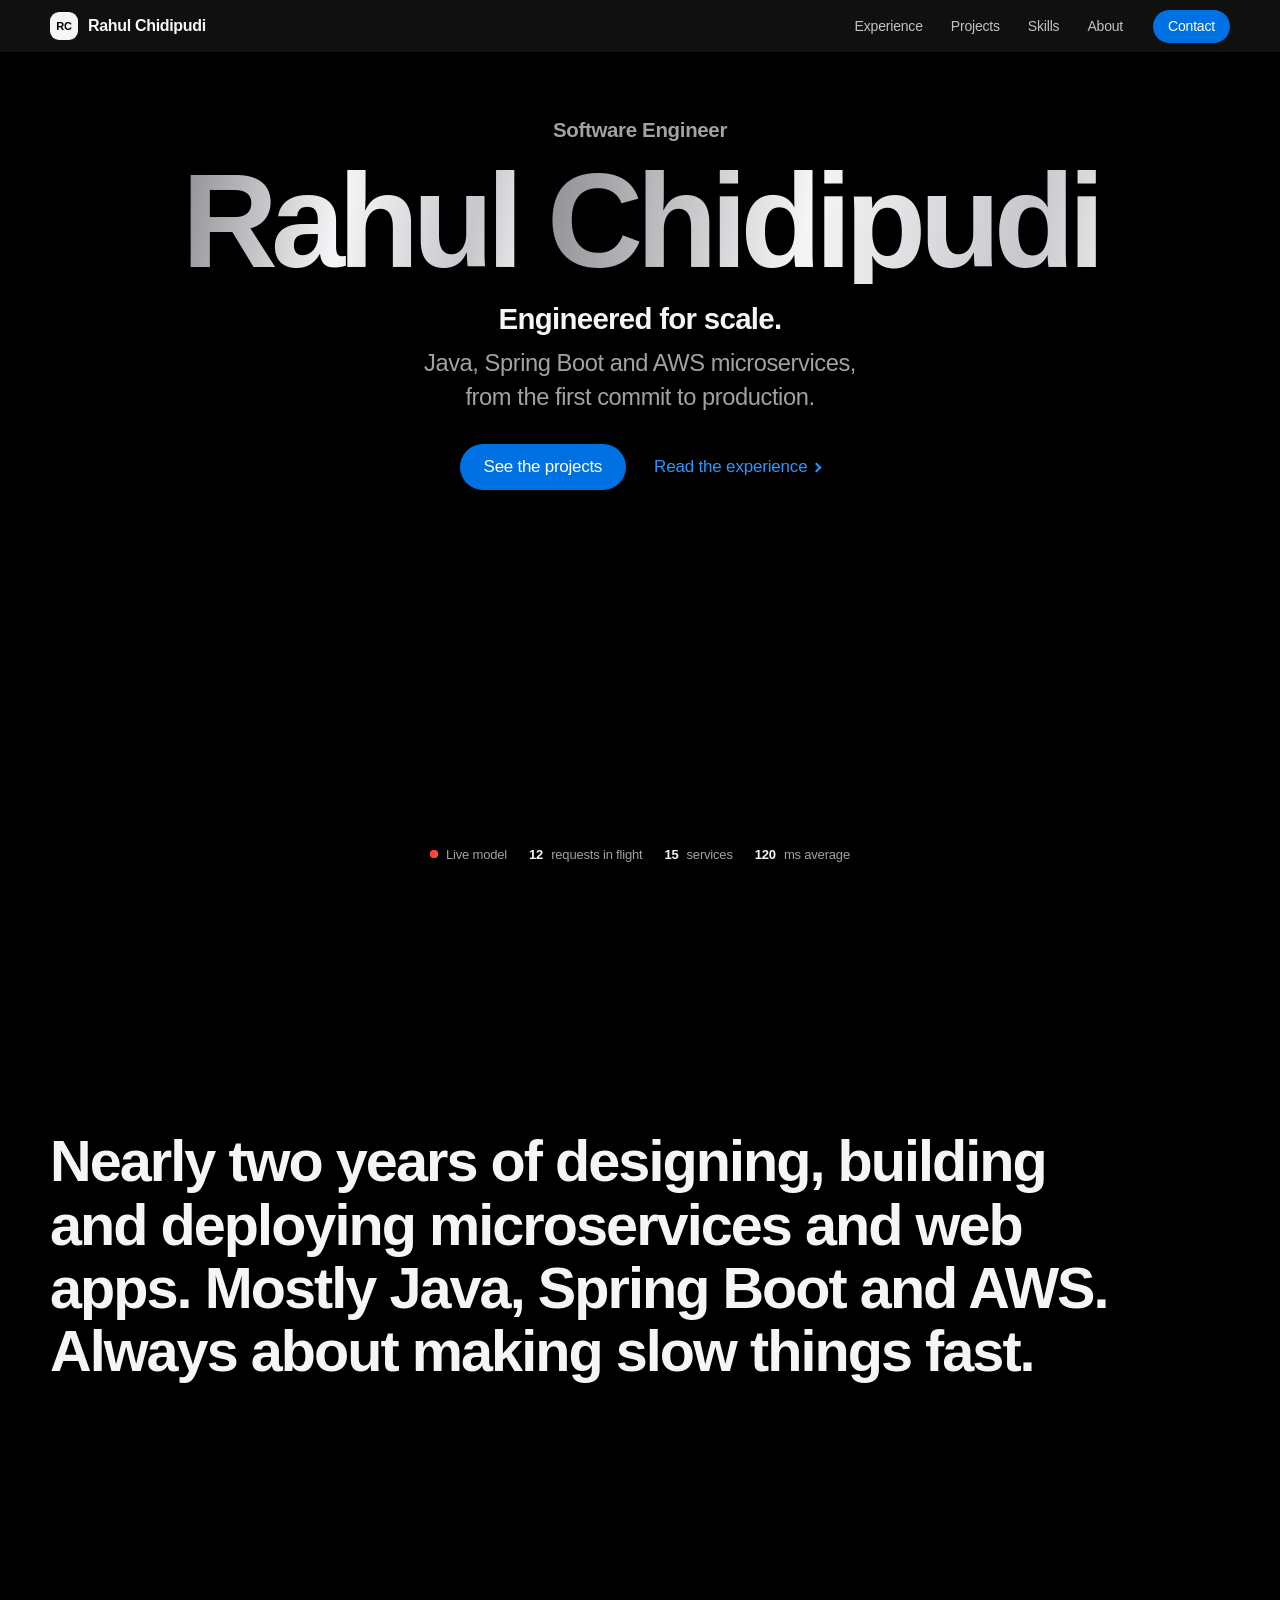
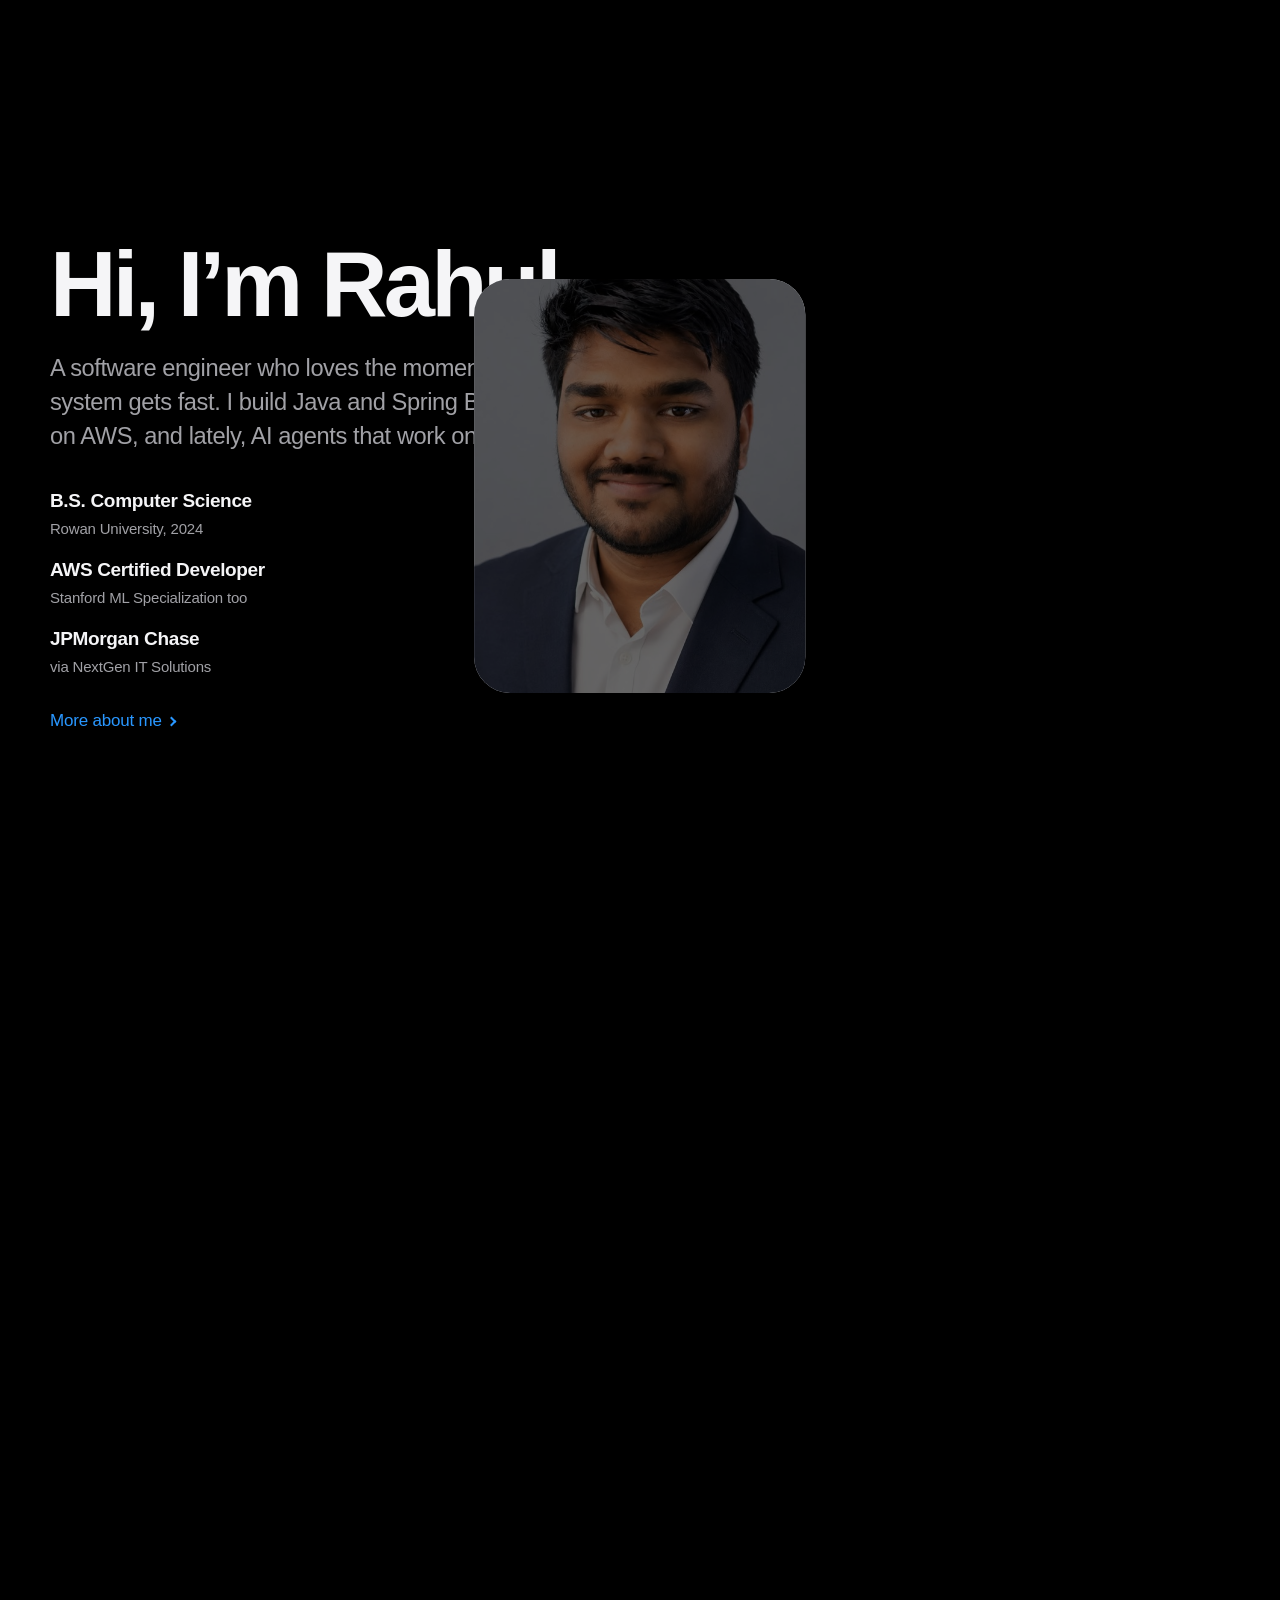
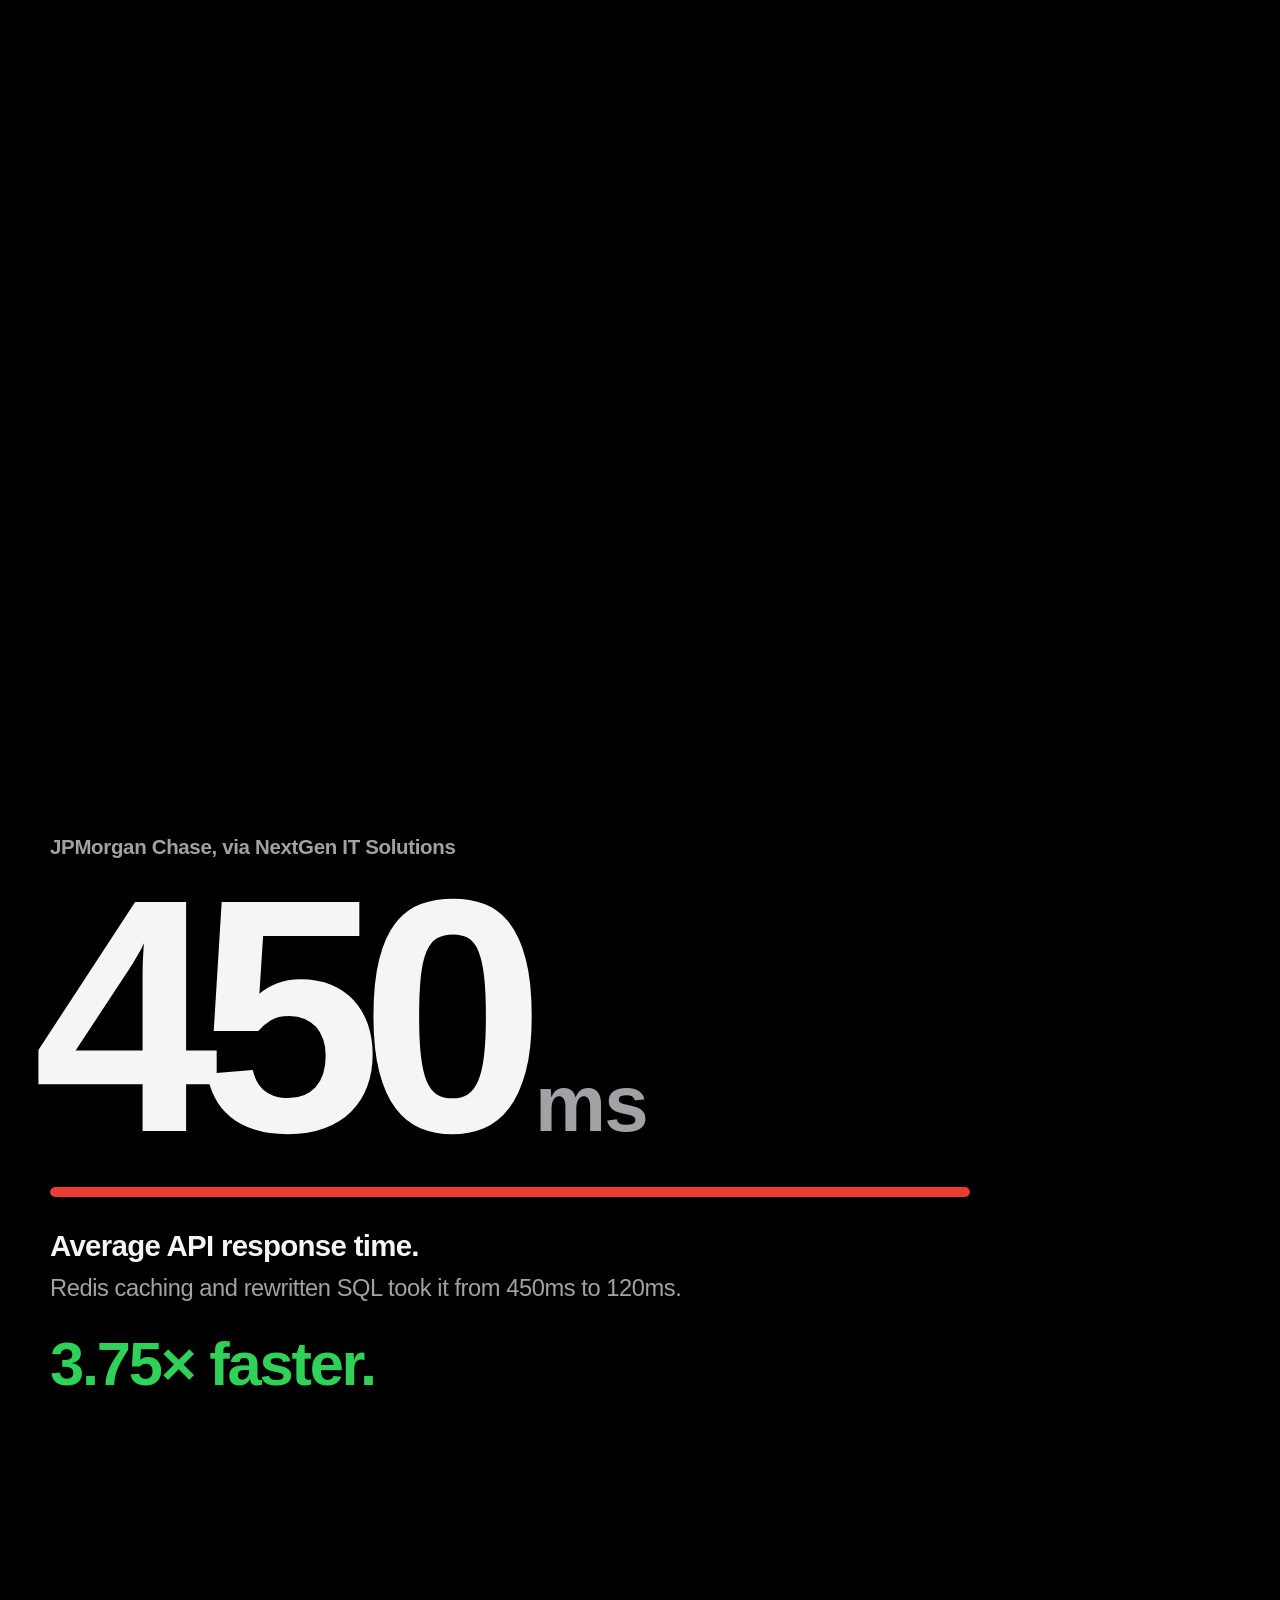
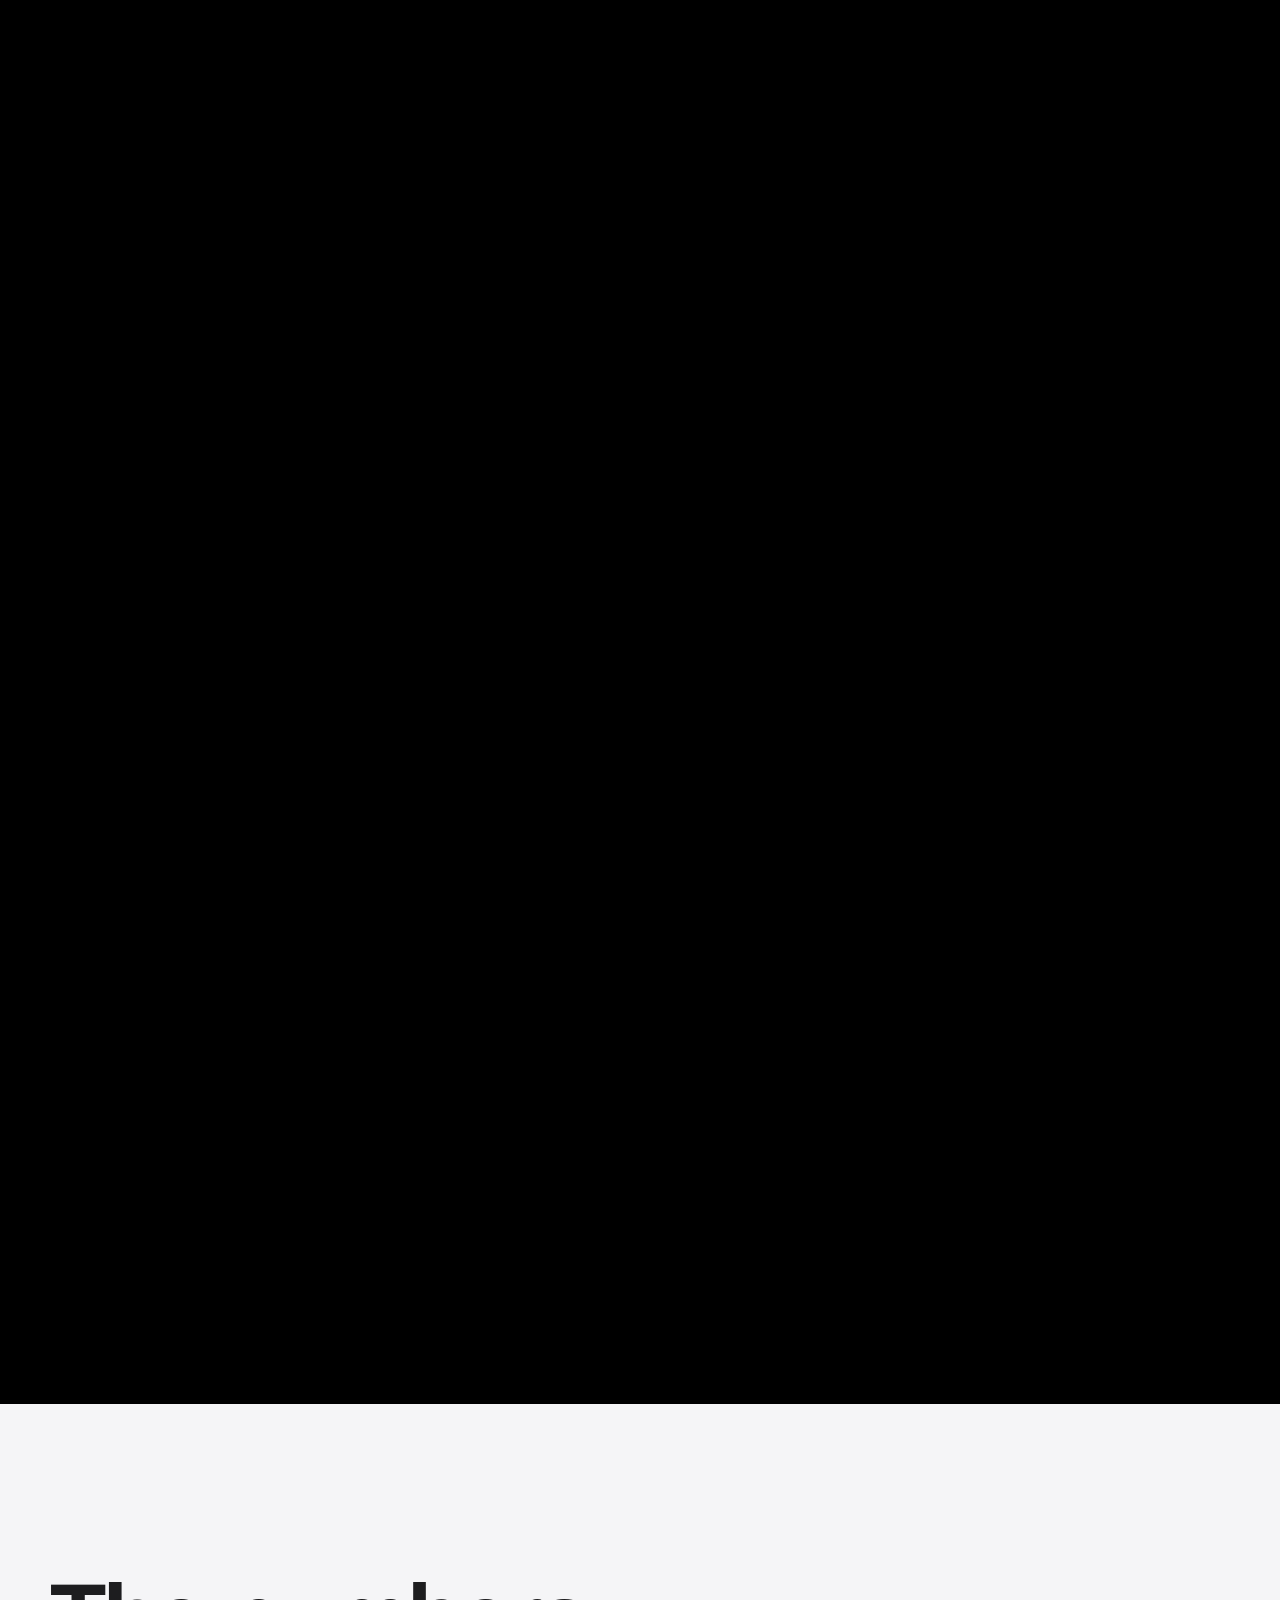
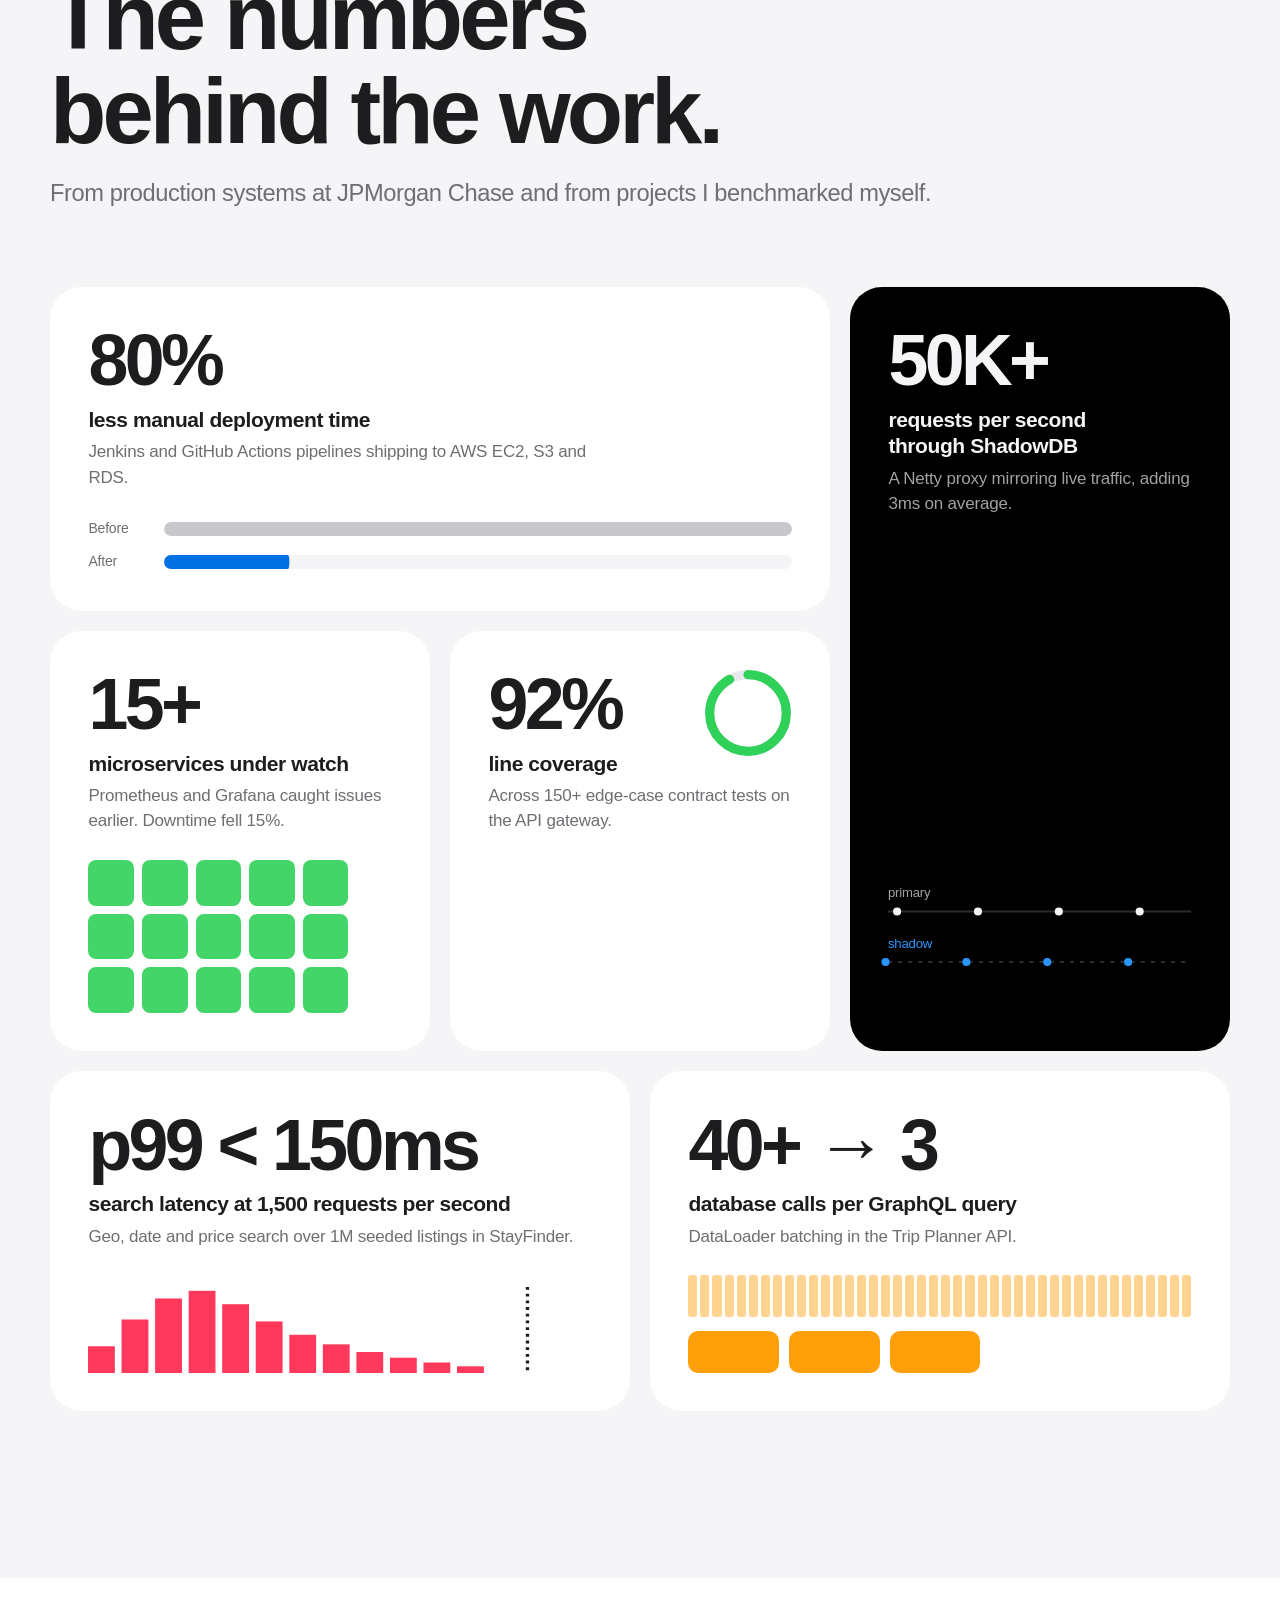
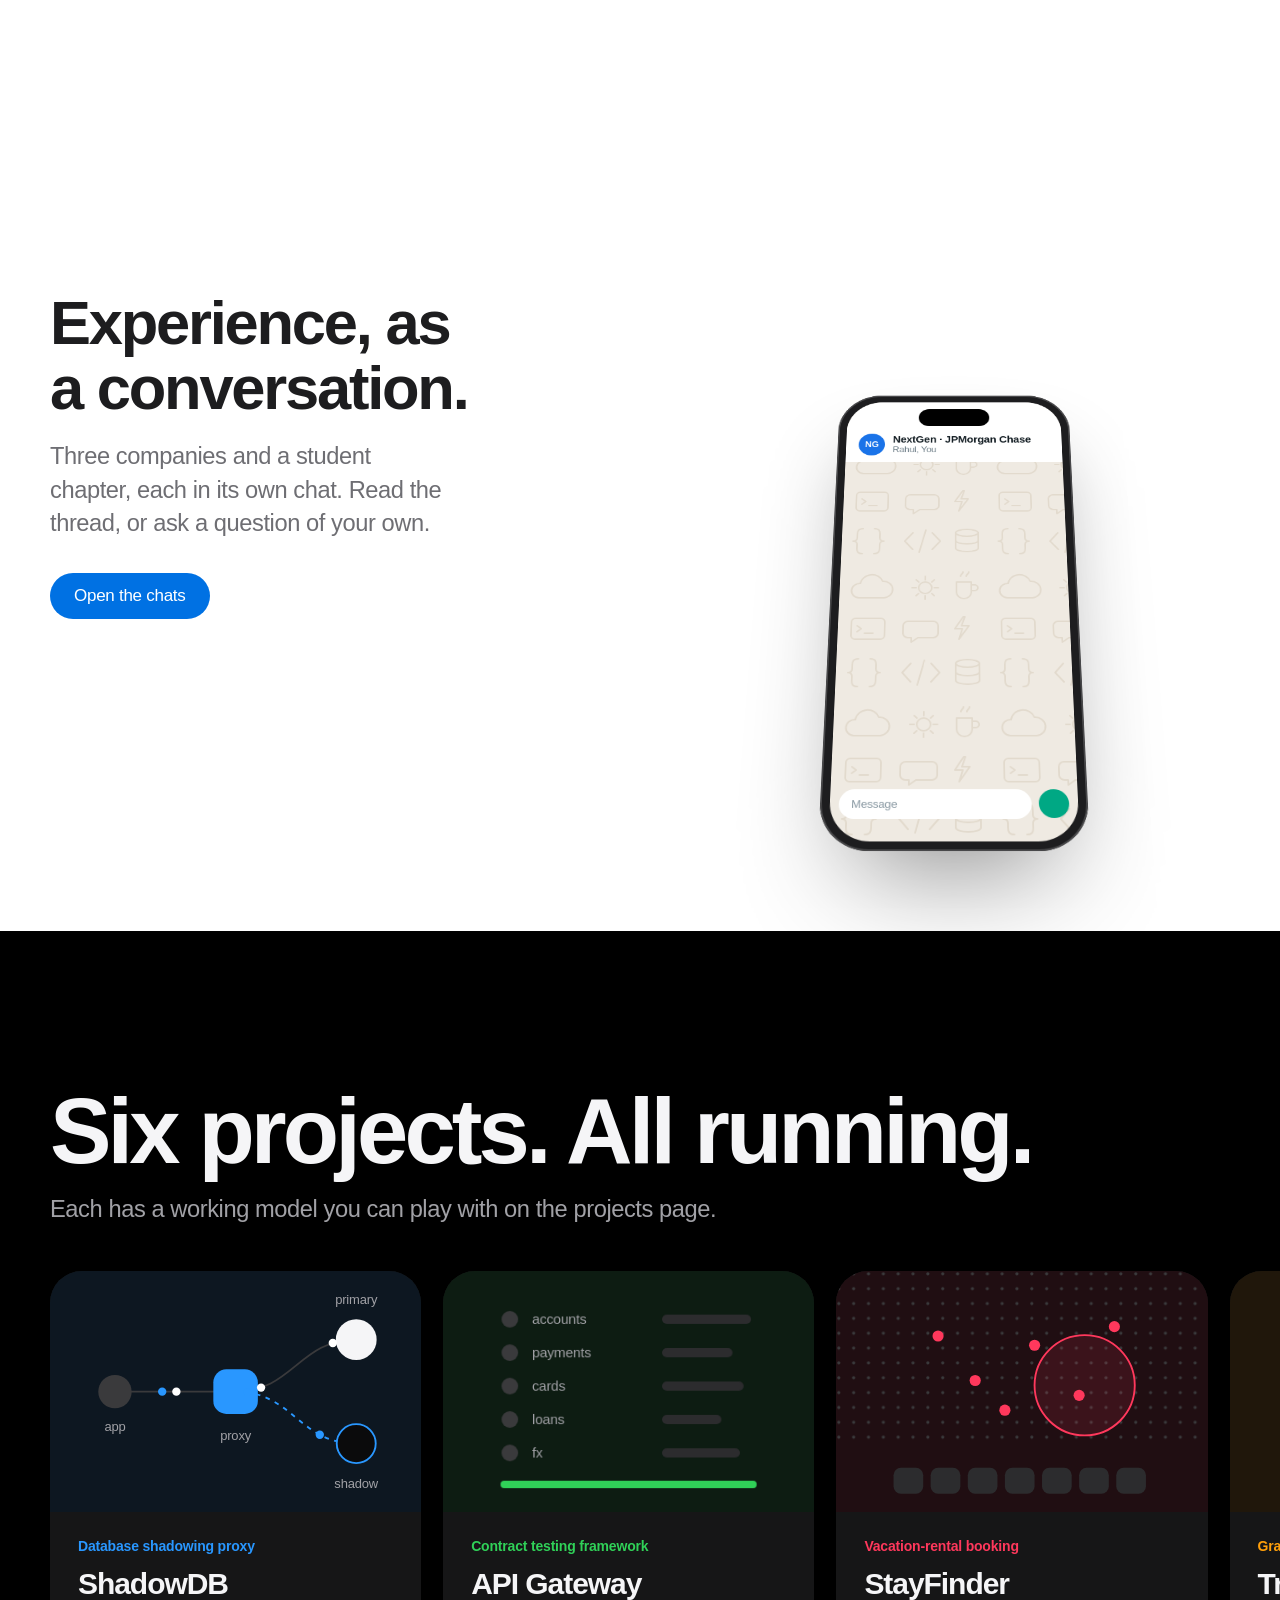
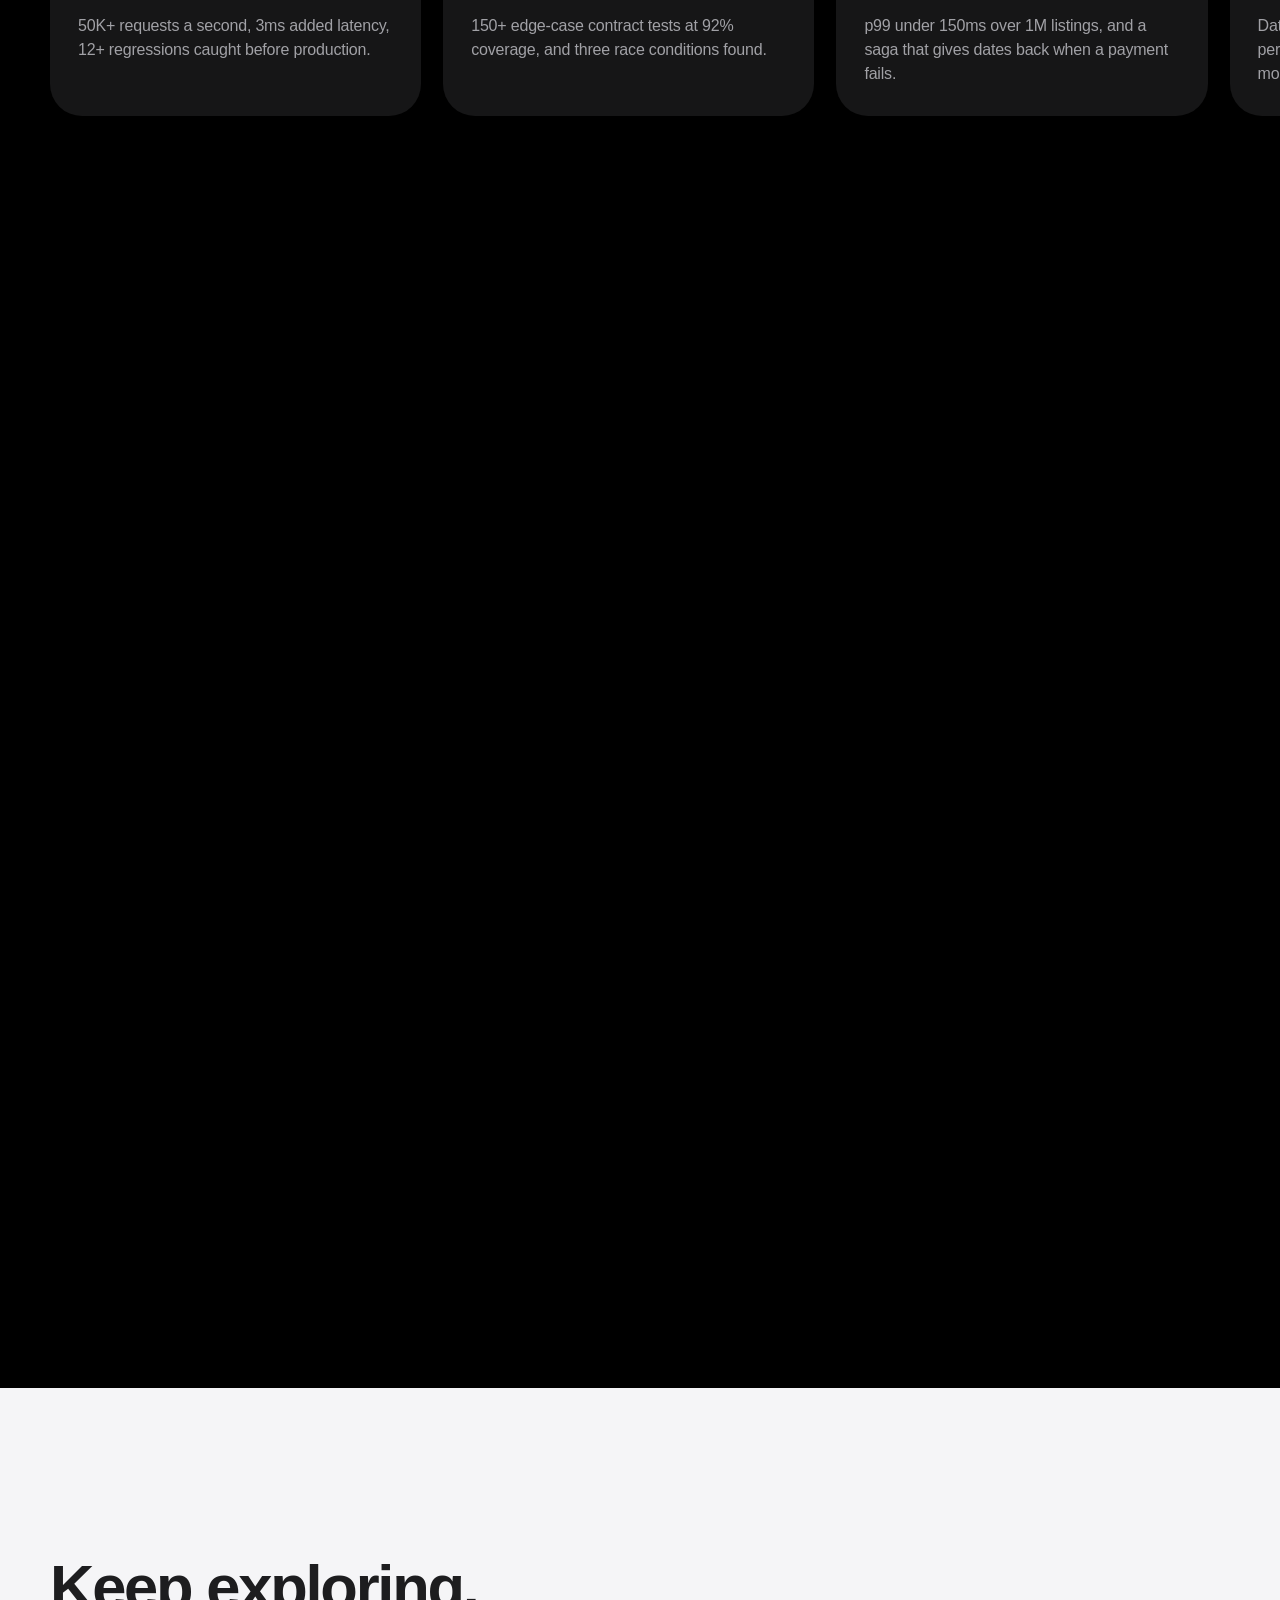
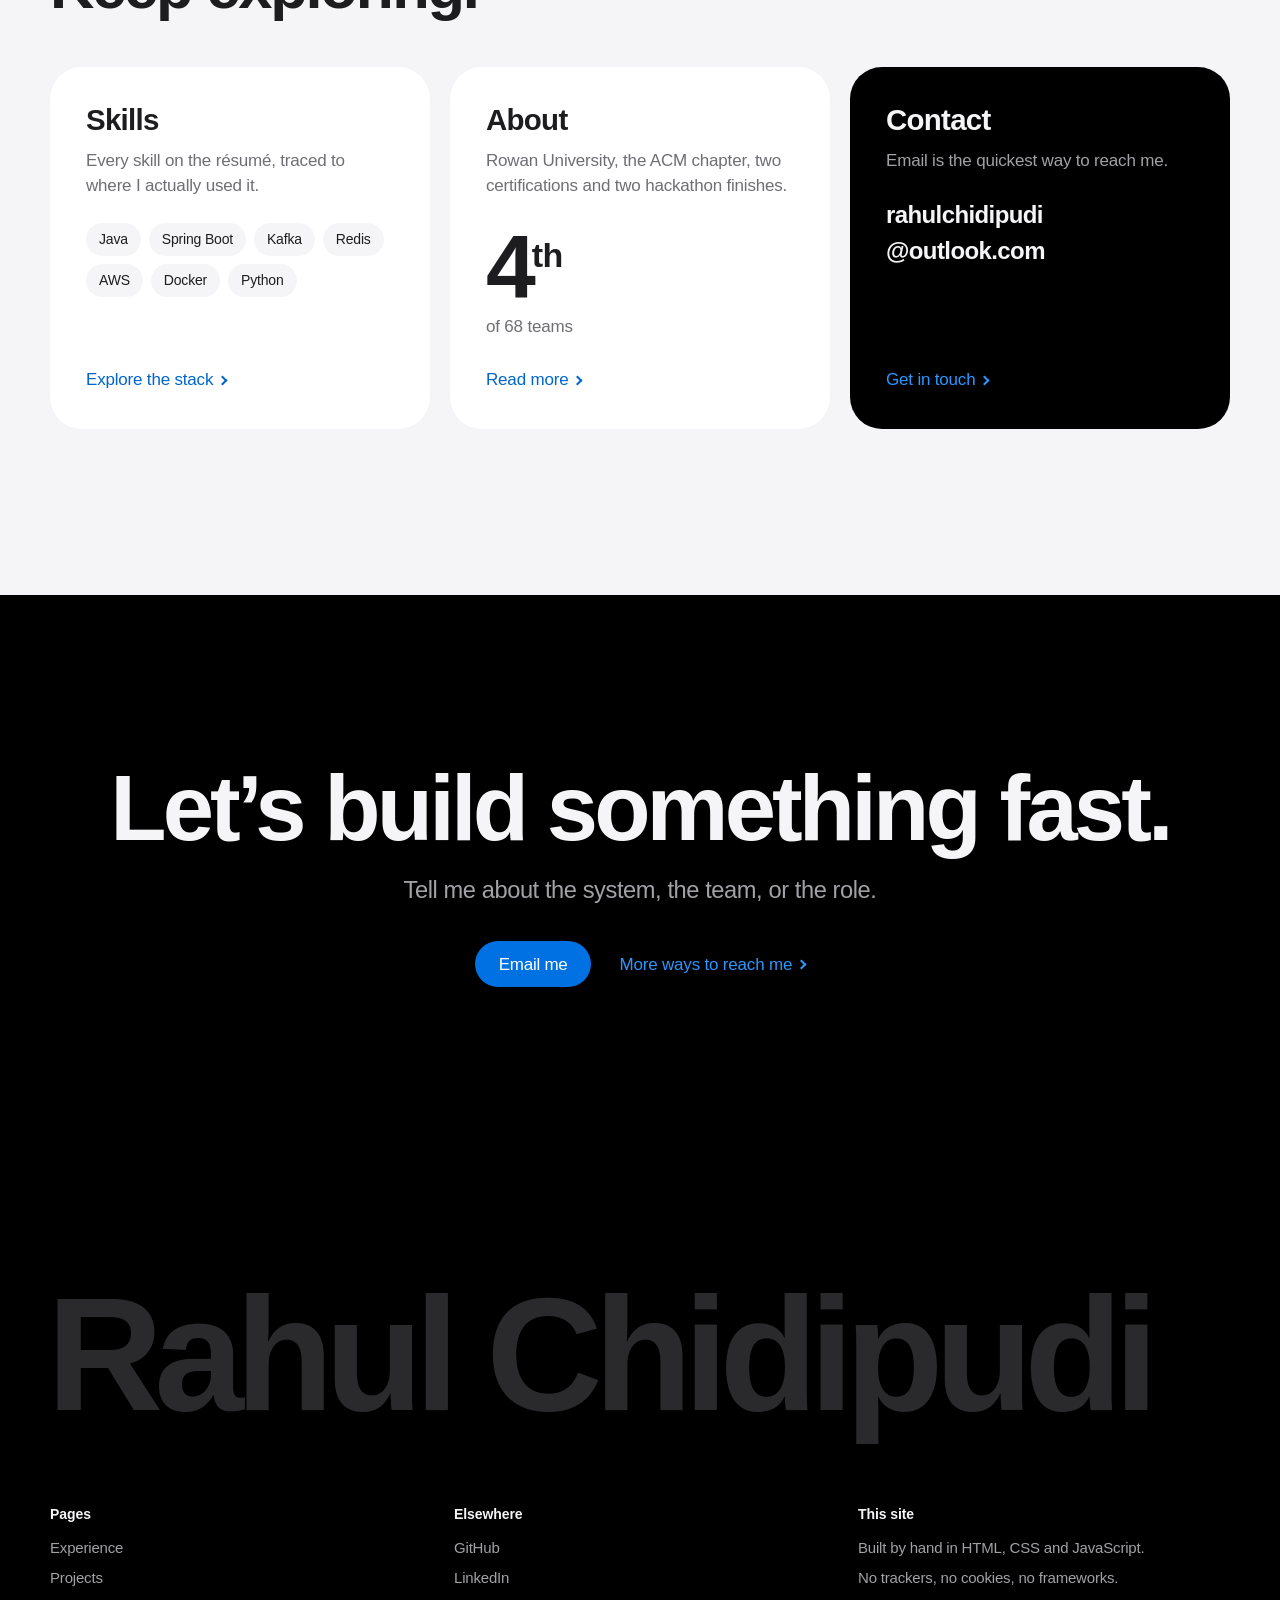
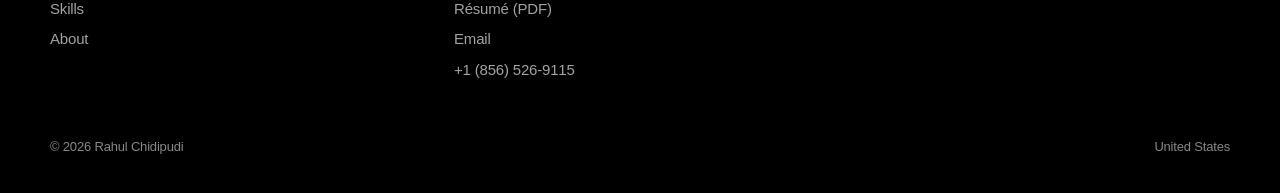
==== commit f38fe016: "Redeploy the new portfolio Puts back the multi-page site from 995890b, which e1b0369 undid.  Co-Auth" ====
--- a/index.html
+++ b/index.html
@@ -1,280 +1,438 @@
-<!DOCTYPE html>
-<html lang="en" data-theme="dark">
+<!doctype html>
+<html lang="en">
 <head>
-<meta charset="utf-8" />
-<meta name="viewport" content="width=device-width, initial-scale=1" />
-<title>Rahul Reddy Chidipudi — Software Engineer</title>
-<meta name="description" content="Software engineer building backend and distributed systems in Go, Java and Python. gRPC microservices, Kubernetes, event-driven pipelines, and applied AI." />
-<meta name="theme-color" content="#07080a" />
-<meta name="color-scheme" content="dark" />
-<link rel="canonical" href="https://rahu378.github.io/" />
-
-<meta property="og:type" content="website" />
-<meta property="og:title" content="Rahul Reddy Chidipudi — Software Engineer" />
-<meta property="og:description" content="Software engineer building backend and distributed systems in Go, Java and Python. gRPC microservices, Kubernetes, event-driven pipelines, and applied AI." />
-<meta property="og:url" content="https://rahu378.github.io/" />
-<meta property="og:image" content="https://rahu378.github.io/assets/img/rahul.jpg" />
-<meta name="twitter:card" content="summary_large_image" />
-
-<link rel="preconnect" href="https://fonts.googleapis.com" />
-<link rel="preconnect" href="https://fonts.gstatic.com" crossorigin />
-<link rel="preload" as="style" href="https://fonts.googleapis.com/css2?family=Space+Grotesk:wght@400;500;600;700&family=Inter:wght@300;400;500;600&family=JetBrains+Mono:wght@400;500;700&display=swap" />
-<link rel="stylesheet" href="https://fonts.googleapis.com/css2?family=Space+Grotesk:wght@400;500;600;700&family=Inter:wght@300;400;500;600&family=JetBrains+Mono:wght@400;500;700&display=swap" />
-<link rel="stylesheet" href="/assets/css/style.css?v=1" />
-<link rel="preload" as="image" href="/assets/img/rahul.jpg" />
-<link rel="icon" href="data:image/svg+xml,<svg xmlns='http://www.w3.org/2000/svg' viewBox='0 0 100 100'><rect width='100' height='100' rx='22' fill='%2307080a'/><text y='70' x='50' text-anchor='middle' font-size='58' font-family='monospace' font-weight='700' fill='%23e8232f'>R</text></svg>" />
+  <meta charset="utf-8">
+  <meta name="viewport" content="width=device-width, initial-scale=1, viewport-fit=cover">
+  <title>Rahul Chidipudi · Software Engineer</title>
+  <meta name="description" content="Rahul Chidipudi is a software engineer building Java, Spring Boot and AWS microservices that stay fast under load.">
+  <meta name="theme-color" content="#000000">
+  <link rel="canonical" href="https://rahu378.github.io/">
+  <meta property="og:type" content="website">
+  <meta property="og:url" content="https://rahu378.github.io/">
+  <meta property="og:title" content="Rahul Chidipudi · Software Engineer">
+  <meta property="og:description" content="Rahul Chidipudi is a software engineer building Java, Spring Boot and AWS microservices that stay fast under load.">
+  <meta property="og:image" content="https://rahu378.github.io/assets/img/rahul.jpg">
+  <meta name="twitter:card" content="summary">
+  <link rel="icon" href="assets/favicon.svg" type="image/svg+xml">
+  <link rel="stylesheet" href="assets/css/site.css">
+  <link rel="stylesheet" href="assets/css/home.css">
+  <script>document.documentElement.classList.add('js')</script>
+  <script defer src="assets/js/data.js"></script>
+  <script defer src="assets/js/site.js"></script>
+  <script defer src="assets/js/home.js"></script>
 </head>
-<body data-page="home">
-
-<svg class="filter-lab" aria-hidden="true" focusable="false">
-  <defs>
-    <filter id="inkPortrait" x="-12%" y="-12%" width="124%" height="124%" color-interpolation-filters="sRGB">
-      <feColorMatrix type="matrix" in="SourceGraphic" result="lum"
-        values="0.30 0.59 0.11 0 0
-                0.30 0.59 0.11 0 0
-                0.30 0.59 0.11 0 0
-                0    0    0    1 0" />
-
-      <!-- Soften before quantising: posterizing a smooth gradient straight off
-           the sensor speckles the forehead and cheek into islands. Edge
-           detection below still runs off the sharp luma. -->
-      <feGaussianBlur in="lum" stdDeviation="1.6" result="lumSoft" />
-
-      <feComponentTransfer in="lumSoft" result="crushed">
-        <feFuncR type="linear" slope="1.14" intercept="-0.06" />
-        <feFuncG type="linear" slope="1.14" intercept="-0.06" />
-        <feFuncB type="linear" slope="1.14" intercept="-0.06" />
-      </feComponentTransfer>
-
-      <feComponentTransfer in="crushed" result="posterized">
-        <feFuncR type="discrete" tableValues="0 0.125 0.25 0.375 0.5 0.625 0.75 0.875 1" />
-        <feFuncG type="discrete" tableValues="0 0.125 0.25 0.375 0.5 0.625 0.75 0.875 1" />
-        <feFuncB type="discrete" tableValues="0 0.125 0.25 0.375 0.5 0.625 0.75 0.875 1" />
-      </feComponentTransfer>
-
-      <!-- Warm duotone: ink -> oxblood -> rust -> warm bone, so the portrait
-           sits in the same family as the red accent instead of reading as a
-           cold studio shot. Top stop is warm bone, not white, so neither the
-           lit forehead nor the grey backdrop clips. -->
-      <feComponentTransfer in="posterized" result="duotone">
-        <feFuncR type="table" tableValues="0.039 0.110 0.208 0.333 0.490 0.659 0.804 0.925" />
-        <feFuncG type="table" tableValues="0.039 0.071 0.098 0.137 0.208 0.329 0.541 0.851" />
-        <feFuncB type="table" tableValues="0.055 0.086 0.110 0.122 0.153 0.200 0.369 0.753" />
-      </feComponentTransfer>
-
-      <feConvolveMatrix in="lum" result="edgeRaw" order="3" preserveAlpha="true"
-        kernelMatrix="-1 -1 -1  -1  8 -1  -1 -1 -1" divisor="1" bias="0" />
-      <feColorMatrix in="edgeRaw" type="matrix" result="edgeLuma"
-        values="0.33 0.33 0.33 0 0
-                0.33 0.33 0.33 0 0
-                0.33 0.33 0.33 0 0
-                0    0    0    1 0" />
-      <!-- White where flat, darkening on strong edges: the multiply below keys
-           off RGB, so white must be the no-op. -->
-      <feComponentTransfer in="edgeLuma" result="inkLines">
-        <feFuncR type="table" tableValues="1 0.92 0.58 0.18 0" />
-        <feFuncG type="table" tableValues="1 0.92 0.58 0.18 0" />
-        <feFuncB type="table" tableValues="1 0.92 0.58 0.18 0" />
-      </feComponentTransfer>
-      <feGaussianBlur in="inkLines" stdDeviation="0.4" result="inkSoft" />
-      <feBlend in="duotone" in2="inkSoft" mode="multiply" result="inked" />
-      <feComposite in="inked" in2="SourceGraphic" operator="in" />
-    </filter>
-
-    <filter id="inkPlate" x="-12%" y="-12%" width="124%" height="124%" color-interpolation-filters="sRGB">
-      <feColorMatrix type="matrix" in="SourceGraphic" result="lum"
-        values="0.30 0.59 0.11 0 0
-                0.30 0.59 0.11 0 0
-                0.30 0.59 0.11 0 0
-                0    0    0    1 0" />
-      <feConvolveMatrix in="lum" result="e" order="3" preserveAlpha="true"
-        kernelMatrix="0 -1 0  -1 4 -1  0 -1 0" divisor="1" />
-      <feComponentTransfer in="e">
-        <feFuncA type="discrete" tableValues="0 0 0 0.85 1" />
-      </feComponentTransfer>
-    </filter>
-  </defs>
-</svg>
-
-<div class="wipe" id="wipe" aria-hidden="true"></div>
-<div class="grid-bg" aria-hidden="true"></div>
-<div class="noise" aria-hidden="true"></div>
-
-<a class="skip" href="#main">Skip to content</a>
-
-<header class="topbar">
-  <a class="brand" href="/">
-    <span class="brand__dot" aria-hidden="true"></span>
-    <span class="brand__txt">rahul<span>.dev</span></span>
-  </a>
-
-  <nav class="nav" aria-label="Sections">
-    <a href="/projects/">Systems</a>
-    <a href="/work/">Experience</a>
-    <a href="/skills/">Tooling</a>
-    <a href="/about/">About</a>
-    <a href="/contact/" class="nav__cta">Contact</a>
-  </nav>
-
-  <button class="burger" id="burger" aria-label="Open menu" aria-expanded="false" aria-controls="menu">
-    <span></span><span></span>
-  </button>
-</header>
-
-<nav class="menu" id="menu" aria-hidden="true">
-  <div class="menu__bg" aria-hidden="true"></div>
-  <ul class="menu__list">
-    <li><a href="/" data-i="00" aria-current="page"><span>HOME</span></a></li>
-    <li><a href="/projects/" data-i="01"><span>SYSTEMS</span></a></li>
-    <li><a href="/work/" data-i="02"><span>EXPERIENCE</span></a></li>
-    <li><a href="/skills/" data-i="03"><span>TOOLING</span></a></li>
-    <li><a href="/about/" data-i="04"><span>ABOUT</span></a></li>
-    <li><a href="/contact/" data-i="05"><span>CONTACT</span></a></li>
-  </ul>
-  <div class="menu__foot">
-    <a href="mailto:rahul.r24.c@gmail.com">rahul.r24.c@gmail.com</a>
-    <a href="https://github.com/Rahu378" target="_blank" rel="noopener noreferrer">github.com/Rahu378</a>
-    <a href="https://www.linkedin.com/in/rahulchidipudi/" target="_blank" rel="noopener noreferrer">in/rahulchidipudi</a>
-    <span>McLean, VA</span>
-  </div>
-</nav>
-
-<main id="main">
-
-<section class="hero" id="hero">
-  <div class="hero__glow" aria-hidden="true"></div>
-
-  <figure class="portrait" id="portrait">
-    <div class="portrait__aura" aria-hidden="true"></div>
-    <div class="portrait__stage" id="portraitStage">
-      <img class="portrait__plate" src="/assets/img/rahul.jpg" alt="" aria-hidden="true" />
-      <img class="portrait__img" src="/assets/img/rahul.jpg" alt="Rahul Reddy Chidipudi" />
-      <div class="portrait__halftone" aria-hidden="true"></div>
-      <div class="portrait__vig" aria-hidden="true"></div>
-      <div class="portrait__rim" aria-hidden="true"></div>
+<body data-tone="dark">
+  <a class="skip" href="#main">Skip to content</a>
+
+  <header class="nav" data-tone="dark">
+    <div class="nav-in">
+      <a class="brand" href="index.html" aria-current="page"><span class="brand-mark" aria-hidden="true"><span>RC</span></span><span>Rahul Chidipudi</span></a>
+      <nav aria-label="Main">
+        <ul class="nav-links">
+          <li><a href="experience.html">Experience</a></li>
+          <li><a href="projects.html">Projects</a></li>
+          <li><a href="skills.html">Skills</a></li>
+          <li><a href="about.html">About</a></li>
+        </ul>
+      </nav>
+      <a class="nav-cta" href="contact.html">Contact</a>
+      <button class="nav-toggle" type="button" aria-expanded="false" aria-controls="menu" aria-label="Menu"><span></span><span></span></button>
     </div>
-    <div class="portrait__fade" aria-hidden="true"></div>
-  </figure>
-
-  <div class="hero__copy">
-    <h1 class="hero__title">
-      <span class="ln"><span class="w">Backend</span> <span class="w">systems,</span></span>
-      <span class="ln"><span class="w">measured</span> <span class="w">in</span></span>
-      <span class="ln"><span class="w accent">milliseconds<span class="dot">.</span></span></span>
-    </h1>
-
-    <p class="hero__eyebrow"><i class="rule"></i>HI, I AM RAHUL</p>
-    <p class="hero__role">
-      <span>SOFTWARE ENGINEER</span><span>BACKEND &middot; DISTRIBUTED SYSTEMS &middot; APPLIED AI</span>
-    </p>
-
-    <a class="cta" href="/projects/">
-      <span class="cta__disc"><svg viewBox="0 0 24 24" aria-hidden="true"><path d="M8 5l10 7-10 7z"/></svg></span>
-      <span class="cta__txt">SEE THE SYSTEMS</span>
-    </a>
-  </div>
-
-  <!-- A real shell, not a chatbot. Type into it. -->
-  <div class="term" id="term">
-    <div class="term__bar">
-      <span class="term__dots" aria-hidden="true"><i></i><i></i><i></i></span>
-      <span class="term__title">rahul@portfolio &mdash; zsh</span>
-      <span class="term__live" aria-hidden="true"><b></b>live</span>
+    <div class="nav-menu" id="menu" hidden>
+      <ul>
+        <li><a href="index.html">Home</a></li>
+        <li><a href="experience.html">Experience</a></li>
+        <li><a href="projects.html">Projects</a></li>
+        <li><a href="skills.html">Skills</a></li>
+        <li><a href="about.html">About</a></li>
+        <li><a href="contact.html">Contact</a></li>
+      </ul>
     </div>
-
-    <div class="term__body" id="termBody" role="log" aria-live="polite" aria-label="Terminal output"></div>
-
-    <form class="term__form" id="termForm" autocomplete="off">
-      <label class="term__prompt" for="termInput" aria-hidden="true">&rsaquo;</label>
-      <input class="term__input" id="termInput" name="cmd" type="text"
-             autocomplete="off" autocapitalize="off" spellcheck="false"
-             aria-label="Type a command" placeholder="type a command &mdash; try &lsquo;help&rsquo;" />
-    </form>
-
-    <div class="term__hints" aria-label="Suggested commands">
-      <button type="button" data-cmd="help">help</button>
-      <button type="button" data-cmd="whoami">whoami</button>
-      <button type="button" data-cmd="projects">projects</button>
-      <button type="button" data-cmd="stack">stack</button>
-      <button type="button" data-cmd="contact">contact</button>
+  </header>
+
+  <main id="main">
+    <!-- Hero -->
+    <section class="hero dark" data-tone="dark">
+      <div class="hero-copy wrap center">
+        <p class="t-kicker hero-kicker fade-load" style="--i:0">Software Engineer</p>
+        <h1 class="t-hero"><span class="rise"><span class="metal">Rahul</span> <span class="metal" style="--i:1">Chidipudi</span></span></h1>
+        <p class="t-sub hero-tag fade-load" style="--i:1">Engineered for scale.</p>
+        <p class="t-lead hero-sub fade-load" style="--i:2">Java, Spring Boot and AWS microservices, from the first commit to production.</p>
+        <div class="cta-row fade-load" style="--i:3">
+          <a class="btn" href="projects.html">See the projects</a>
+          <a class="more" href="experience.html">Read the experience</a>
+        </div>
+      </div>
+      <figure class="hero-stage fade-load" style="--i:4">
+        <canvas id="mesh" role="img" aria-label="A slowly turning model of fifteen connected services, with requests travelling between a gateway, services and data stores."></canvas>
+        <figcaption class="hero-readout">
+          <span class="ro"><span class="live-dot" aria-hidden="true"></span> Live model</span>
+          <span class="ro"><b class="num" id="ro-flight">0</b> requests in flight</span>
+          <span class="ro"><b class="num">15</b> services</span>
+          <span class="ro"><b class="num" id="ro-avg">120</b> ms average</span>
+        </figcaption>
+      </figure>
+    </section>
+
+    <!-- Statement -->
+    <section class="sec dark statement" data-tone="dark">
+      <div class="wrap">
+        <p class="t-statement" data-words>Nearly two years of designing, building and deploying microservices and web apps. Mostly Java, Spring Boot and AWS. Always about making slow things fast.</p>
+      </div>
+    </section>
+
+    <!-- Portrait reveal -->
+    <section class="meet dark" id="meet" data-tone="dark">
+      <div class="meet-pin">
+        <div class="wrap meet-in">
+          <div class="meet-copy" data-stagger>
+            <h2 class="t-display reveal">Hi, I’m Rahul.</h2>
+            <p class="t-lead muted reveal">A software engineer who loves the moment a slow system gets fast. I build Java and Spring Boot services on AWS, and lately, AI agents that work on real data.</p>
+            <ul class="meet-facts reveal" role="list">
+              <li><b>B.S. Computer Science</b><span>Rowan University, 2024</span></li>
+              <li><b>AWS Certified Developer</b><span>Stanford ML Specialization too</span></li>
+              <li><b>JPMorgan Chase</b><span>via NextGen IT Solutions</span></li>
+            </ul>
+            <a class="more" href="about.html">More about me</a>
+          </div>
+          <figure class="meet-photo">
+            <div class="meet-stage">
+              <div class="meet-frame">
+                <img src="assets/img/rahul.jpg" alt="Rahul Chidipudi, smiling, in a navy suit and white shirt" width="880" height="880" decoding="async" onerror="this.closest('figure').classList.add('no-photo')">
+                <span class="ph-mono" aria-hidden="true">RC</span>
+              </div>
+              <span class="meet-badge b1" aria-hidden="true"><b>450 → 120ms</b> API latency</span>
+              <span class="meet-badge b2" aria-hidden="true"><b>AWS</b> Certified Developer</span>
+              <span class="meet-badge b3" aria-hidden="true"><b>4th</b> of 68 teams</span>
+            </div>
+          </figure>
+        </div>
+      </div>
+    </section>
+
+    <!-- Latency, scrubbed by scroll -->
+    <section class="latency dark" id="latency" data-tone="dark">
+      <div class="latency-pin">
+        <div class="wrap">
+          <p class="t-kicker muted">JPMorgan Chase, via NextGen IT Solutions</p>
+          <p class="lat-num num" aria-hidden="true"><span id="lat-val">120</span><span class="lat-unit">ms</span></p>
+          <div class="lat-bar" aria-hidden="true"><span id="lat-fill" style="--s:.2667;--hue:135"></span></div>
+          <h2 class="t-sub lat-cap">Average API response time.</h2>
+          <p class="t-lead muted lat-sub">Redis caching and rewritten SQL took it from 450ms to 120ms.</p>
+          <p class="t-title lat-out" id="lat-out">3.75× faster.</p>
+        </div>
+      </div>
+    </section>
+
+    <!-- Numbers -->
+    <section class="sec mist" data-tone="light">
+      <div class="wrap">
+        <h2 class="t-display reveal">The numbers behind the work.</h2>
+        <p class="t-lead muted reveal bento-lead">From production systems at JPMorgan Chase and from projects I benchmarked myself.</p>
+        <div class="bento" data-stagger>
+          <article class="tile tile-deploy reveal">
+            <p class="tile-num num"><span data-count="80" data-suf="%">80%</span></p>
+            <h3 class="tile-h">less manual deployment time</h3>
+            <p class="tile-p">Jenkins and GitHub Actions pipelines shipping to AWS EC2, S3 and RDS.</p>
+            <div class="deploy-bars" aria-hidden="true">
+              <div><span class="db-l">Before</span><span class="db-t"><i style="--w:1"></i></span></div>
+              <div><span class="db-l">After</span><span class="db-t"><i class="db-blue" style="--w:.2"></i></span></div>
+            </div>
+          </article>
+
+          <article class="tile tile-shadow reveal">
+            <p class="tile-num num"><span data-count="50" data-suf="K+">50K+</span></p>
+            <h3 class="tile-h">requests per second through ShadowDB</h3>
+            <p class="tile-p">A Netty proxy mirroring live traffic, adding 3ms on average.</p>
+            <svg class="lanes" viewBox="0 0 300 150" aria-hidden="true">
+              <path d="M0 50 H300" stroke="#2c2c2e" stroke-width="2"/>
+              <path d="M0 100 H300" stroke="#2c2c2e" stroke-width="2" stroke-dasharray="4 6"/>
+              <g fill="#f5f5f7">
+                <circle r="4"><animateMotion dur="1.4s" repeatCount="indefinite" path="M-10 50 H310"/></circle>
+                <circle r="4"><animateMotion dur="1.4s" begin=".35s" repeatCount="indefinite" path="M-10 50 H310"/></circle>
+                <circle r="4"><animateMotion dur="1.4s" begin=".7s" repeatCount="indefinite" path="M-10 50 H310"/></circle>
+                <circle r="4"><animateMotion dur="1.4s" begin="1.05s" repeatCount="indefinite" path="M-10 50 H310"/></circle>
+              </g>
+              <g fill="#2997ff">
+                <circle r="4"><animateMotion dur="1.4s" begin=".05s" repeatCount="indefinite" path="M-10 100 H310"/></circle>
+                <circle r="4"><animateMotion dur="1.4s" begin=".4s" repeatCount="indefinite" path="M-10 100 H310"/></circle>
+                <circle r="4"><animateMotion dur="1.4s" begin=".75s" repeatCount="indefinite" path="M-10 100 H310"/></circle>
+                <circle r="4"><animateMotion dur="1.4s" begin="1.1s" repeatCount="indefinite" path="M-10 100 H310"/></circle>
+              </g>
+              <text x="0" y="36" fill="#a1a1a6" font-size="13">primary</text>
+              <text x="0" y="86" fill="#2997ff" font-size="13">shadow</text>
+            </svg>
+          </article>
+
+          <article class="tile tile-watch reveal">
+            <p class="tile-num num"><span data-count="15" data-suf="+">15+</span></p>
+            <h3 class="tile-h">microservices under watch</h3>
+            <p class="tile-p">Prometheus and Grafana caught issues earlier. Downtime fell 15%.</p>
+            <div class="svc-grid" aria-hidden="true"><i></i><i></i><i></i><i></i><i></i><i></i><i></i><i class="blink"></i><i></i><i></i><i></i><i></i><i></i><i></i><i></i></div>
+          </article>
+
+          <article class="tile tile-cover reveal">
+            <svg class="ring" viewBox="0 0 120 120" aria-hidden="true">
+              <circle cx="60" cy="60" r="50" stroke="#e8e8ed" stroke-width="12" fill="none"/>
+              <circle class="ring-val" cx="60" cy="60" r="50" stroke="#30d158" stroke-width="12" fill="none" stroke-linecap="round" pathLength="100" stroke-dasharray="100" style="--v:92"/>
+            </svg>
+            <p class="tile-num num"><span data-count="92" data-suf="%">92%</span></p>
+            <h3 class="tile-h">line coverage</h3>
+            <p class="tile-p">Across 150+ edge-case contract tests on the API gateway.</p>
+          </article>
+
+          <article class="tile tile-p99 reveal">
+            <p class="tile-num num">p99 &lt; 150ms</p>
+            <h3 class="tile-h">search latency at 1,500 requests per second</h3>
+            <p class="tile-p">Geo, date and price search over 1M seeded listings in StayFinder.</p>
+            <svg class="hist" viewBox="0 0 300 90" aria-hidden="true" preserveAspectRatio="none">
+              <g fill="#ff385c">
+                <rect x="0" y="62" width="16" height="28"/><rect x="20" y="34" width="16" height="56"/><rect x="40" y="12" width="16" height="78"/><rect x="60" y="4" width="16" height="86"/><rect x="80" y="18" width="16" height="72"/><rect x="100" y="36" width="16" height="54"/><rect x="120" y="50" width="16" height="40"/><rect x="140" y="60" width="16" height="30"/><rect x="160" y="68" width="16" height="22"/><rect x="180" y="74" width="16" height="16"/><rect x="200" y="79" width="16" height="11"/><rect x="220" y="83" width="16" height="7"/>
+              </g>
+              <path d="M262 0 V90" stroke="#1d1d1f" stroke-width="2" stroke-dasharray="3 4"/>
+            </svg>
+          </article>
+
+          <article class="tile tile-batch reveal">
+            <p class="tile-num num">40+ → 3</p>
+            <h3 class="tile-h">database calls per GraphQL query</h3>
+            <p class="tile-p">DataLoader batching in the Trip Planner API.</p>
+            <div class="batch" aria-hidden="true">
+              <div class="batch-many"><i></i><i></i><i></i><i></i><i></i><i></i><i></i><i></i><i></i><i></i><i></i><i></i><i></i><i></i><i></i><i></i><i></i><i></i><i></i><i></i><i></i><i></i><i></i><i></i><i></i><i></i><i></i><i></i><i></i><i></i><i></i><i></i><i></i><i></i><i></i><i></i><i></i><i></i><i></i><i></i><i></i><i></i></div>
+              <div class="batch-few"><i></i><i></i><i></i></div>
+            </div>
+          </article>
+        </div>
+      </div>
+    </section>
+
+    <!-- Experience teaser -->
+    <section class="sec tease" data-tone="light">
+      <div class="wrap tease-grid">
+        <div class="tease-copy" data-stagger>
+          <h2 class="t-title reveal">Experience, as a conversation.</h2>
+          <p class="t-lead muted reveal">Three companies and a student chapter, each in its own chat. Read the thread, or ask a question of your own.</p>
+          <div class="cta-row reveal"><a class="btn" href="experience.html">Open the chats</a></div>
+        </div>
+        <div class="phone-wrap">
+          <div class="phone" id="phone" aria-hidden="true">
+            <div class="phone-screen">
+              <div class="phone-island"></div>
+              <div class="phone-head">
+                <span class="ph-av" style="background:#1a73e8">NG</span>
+                <span class="ph-who"><b>NextGen · JPMorgan Chase</b><small id="ph-status">Rahul, You</small></span>
+              </div>
+              <div class="phone-body" id="phone-body"></div>
+              <div class="phone-input"><span>Message</span><i></i></div>
+            </div>
+          </div>
+        </div>
+      </div>
+    </section>
+
+    <!-- Projects, sideways -->
+    <section class="hscroll dark" id="work" data-tone="dark">
+      <div class="hs-pin">
+        <div class="wrap hs-head">
+          <h2 class="t-display">Six projects. All running.</h2>
+          <p class="t-lead muted">Each has a working model you can play with on the projects page.</p>
+        </div>
+        <div class="hs-track" id="hs-track">
+          <a class="pcard" href="projects.html#shadowdb" style="--c:#2997ff">
+            <div class="pcard-art">
+              <svg viewBox="0 0 400 260" aria-hidden="true">
+                <g stroke="#3a3a3c" stroke-width="2" fill="none">
+                  <path d="M70 130 H200"/>
+                  <path d="M200 130 C262 130 268 74 330 74"/>
+                  <path d="M200 130 C262 130 268 186 330 186" stroke="#2997ff" stroke-dasharray="5 6"/>
+                </g>
+                <circle cx="70" cy="130" r="18" fill="#3a3a3c"/>
+                <rect x="176" y="106" width="48" height="48" rx="14" fill="#2997ff"/>
+                <circle cx="330" cy="74" r="22" fill="#f5f5f7"/>
+                <circle cx="330" cy="186" r="21" fill="#0b0b0c" stroke="#2997ff" stroke-width="2"/>
+                <g fill="#fff">
+                  <circle r="4.5"><animateMotion dur="1.8s" repeatCount="indefinite" path="M70 130 H200 C262 130 268 74 330 74"/></circle>
+                  <circle r="4.5"><animateMotion dur="1.8s" begin=".6s" repeatCount="indefinite" path="M70 130 H200 C262 130 268 74 330 74"/></circle>
+                  <circle r="4.5"><animateMotion dur="1.8s" begin="1.2s" repeatCount="indefinite" path="M70 130 H200 C262 130 268 74 330 74"/></circle>
+                </g>
+                <g fill="#2997ff">
+                  <circle r="4.5"><animateMotion dur="1.8s" begin=".1s" repeatCount="indefinite" path="M70 130 H200 C262 130 268 186 330 186"/></circle>
+                  <circle r="4.5"><animateMotion dur="1.8s" begin=".7s" repeatCount="indefinite" path="M70 130 H200 C262 130 268 186 330 186"/></circle>
+                  <circle r="4.5"><animateMotion dur="1.8s" begin="1.3s" repeatCount="indefinite" path="M70 130 H200 C262 130 268 186 330 186"/></circle>
+                </g>
+                <g fill="#a1a1a6" font-size="14" text-anchor="middle">
+                  <text x="70" y="172">app</text><text x="200" y="182">proxy</text><text x="330" y="36">primary</text><text x="330" y="234">shadow</text>
+                </g>
+              </svg>
+            </div>
+            <div class="pcard-body">
+              <p class="pcard-kind">Database shadowing proxy</p>
+              <h3>ShadowDB</h3>
+              <p>50K+ requests a second, 3ms added latency, 12+ regressions caught before production.</p>
+            </div>
+          </a>
+
+          <a class="pcard" href="projects.html#gateway" style="--c:#30d158">
+            <div class="pcard-art">
+              <svg viewBox="0 0 400 260" aria-hidden="true" class="gw">
+                <g font-size="15" fill="#a1a1a6">
+                  <g style="--d:0"><circle class="gw-dot" cx="72" cy="52" r="9"/><text x="96" y="57">accounts</text><rect x="236" y="47" width="96" height="10" rx="5" fill="#2c2c2e"/></g>
+                  <g style="--d:1"><circle class="gw-dot" cx="72" cy="88" r="9"/><text x="96" y="93">payments</text><rect x="236" y="83" width="76" height="10" rx="5" fill="#2c2c2e"/></g>
+                  <g style="--d:2"><circle class="gw-dot" cx="72" cy="124" r="9"/><text x="96" y="129">cards</text><rect x="236" y="119" width="88" height="10" rx="5" fill="#2c2c2e"/></g>
+                  <g style="--d:3"><circle class="gw-dot" cx="72" cy="160" r="9"/><text x="96" y="165">loans</text><rect x="236" y="155" width="64" height="10" rx="5" fill="#2c2c2e"/></g>
+                  <g style="--d:4"><circle class="gw-dot" cx="72" cy="196" r="9"/><text x="96" y="201">fx</text><rect x="236" y="191" width="84" height="10" rx="5" fill="#2c2c2e"/></g>
+                </g>
+                <rect x="62" y="226" width="276" height="8" rx="4" fill="#2c2c2e"/>
+                <rect class="gw-cov" x="62" y="226" width="276" height="8" rx="4" fill="#30d158"/>
+              </svg>
+            </div>
+            <div class="pcard-body">
+              <p class="pcard-kind">Contract testing framework</p>
+              <h3>API Gateway</h3>
+              <p>150+ edge-case contract tests at 92% coverage, and three race conditions found.</p>
+            </div>
+          </a>
+
+          <a class="pcard" href="projects.html#stayfinder" style="--c:#ff385c">
+            <div class="pcard-art">
+              <svg viewBox="0 0 400 260" aria-hidden="true">
+                <defs><pattern id="sf-dots" width="16" height="16" patternUnits="userSpaceOnUse"><circle cx="3" cy="3" r="1.7" fill="#3a3a3c"/></pattern></defs>
+                <rect width="400" height="190" fill="url(#sf-dots)"/>
+                <g fill="#ff385c" class="sf-pins">
+                  <circle cx="110" cy="70" r="6"/><circle cx="150" cy="118" r="6"/><circle cx="214" cy="80" r="6"/><circle cx="262" cy="134" r="6"/><circle cx="300" cy="60" r="6"/><circle cx="182" cy="150" r="6"/>
+                </g>
+                <circle r="54" fill="rgba(255,56,92,.12)" stroke="#ff385c" stroke-width="2"><animateMotion dur="9s" repeatCount="indefinite" path="M130 90 C 200 40, 300 70, 270 120 S 150 170, 130 90"/></circle>
+                <g class="sf-cal">
+                  <rect x="62" y="212" width="32" height="28" rx="8"/><rect x="102" y="212" width="32" height="28" rx="8"/><rect class="held" x="142" y="212" width="32" height="28" rx="8"/><rect class="held" x="182" y="212" width="32" height="28" rx="8"/><rect class="held" x="222" y="212" width="32" height="28" rx="8"/><rect x="262" y="212" width="32" height="28" rx="8"/><rect x="302" y="212" width="32" height="28" rx="8"/>
+                </g>
+              </svg>
+            </div>
+            <div class="pcard-body">
+              <p class="pcard-kind">Vacation-rental booking</p>
+              <h3>StayFinder</h3>
+              <p>p99 under 150ms over 1M listings, and a saga that gives dates back when a payment fails.</p>
+            </div>
+          </a>
+
+          <a class="pcard" href="projects.html#tripplanner" style="--c:#ff9f0a">
+            <div class="pcard-art">
+              <svg viewBox="0 0 400 260" aria-hidden="true" class="tp">
+                <g class="tp-many" fill="#ff9f0a">
+                  <rect x="60" y="40" width="40" height="5" rx="2.5"/><rect x="72" y="49" width="40" height="5" rx="2.5"/><rect x="84" y="58" width="40" height="5" rx="2.5"/><rect x="96" y="67" width="40" height="5" rx="2.5"/><rect x="108" y="76" width="40" height="5" rx="2.5"/><rect x="120" y="85" width="40" height="5" rx="2.5"/><rect x="132" y="94" width="40" height="5" rx="2.5"/><rect x="144" y="103" width="40" height="5" rx="2.5"/><rect x="156" y="112" width="40" height="5" rx="2.5"/><rect x="168" y="121" width="40" height="5" rx="2.5"/><rect x="180" y="130" width="40" height="5" rx="2.5"/><rect x="192" y="139" width="40" height="5" rx="2.5"/><rect x="204" y="148" width="40" height="5" rx="2.5"/><rect x="216" y="157" width="40" height="5" rx="2.5"/><rect x="228" y="166" width="40" height="5" rx="2.5"/><rect x="240" y="175" width="40" height="5" rx="2.5"/><rect x="252" y="184" width="40" height="5" rx="2.5"/><rect x="264" y="193" width="40" height="5" rx="2.5"/><rect x="276" y="202" width="40" height="5" rx="2.5"/><rect x="288" y="211" width="40" height="5" rx="2.5"/>
+                </g>
+                <g class="tp-few" fill="#ff9f0a">
+                  <rect x="60" y="80" width="120" height="22" rx="8"/><rect x="60" y="116" width="150" height="22" rx="8"/><rect x="60" y="152" width="96" height="22" rx="8"/>
+                </g>
+                <text class="tp-l1" x="340" y="236" text-anchor="end" fill="#a1a1a6" font-size="15">40+ calls</text>
+                <text class="tp-l2" x="340" y="236" text-anchor="end" fill="#f5f5f7" font-size="15" font-weight="600">3 calls</text>
+              </svg>
+            </div>
+            <div class="pcard-body">
+              <p class="pcard-kind">GraphQL API with AI itineraries</p>
+              <h3>Trip Planner</h3>
+              <p>DataLoader batching took 40+ database calls per query down to 3. AI cost under $5 a month.</p>
+            </div>
+          </a>
+
+          <a class="pcard" href="projects.html#finsight" style="--c:#ffd60a">
+            <div class="pcard-art">
+              <svg viewBox="0 0 400 260" aria-hidden="true" class="fs">
+                <g font-size="14" fill="#a1a1a6">
+                  <g class="fs-row"><rect x="50" y="30" width="300" height="30" rx="8" fill="#1d1d1f"/><text x="66" y="50">Card purchase</text><text x="334" y="50" text-anchor="end">$84.20</text></g>
+                  <g class="fs-row hot" style="--d:0"><rect x="50" y="66" width="300" height="30" rx="8"/><text x="66" y="86">Cash deposit</text><text x="334" y="86" text-anchor="end">$9,800</text></g>
+                  <g class="fs-row"><rect x="50" y="102" width="300" height="30" rx="8" fill="#1d1d1f"/><text x="66" y="122">Wire out</text><text x="334" y="122" text-anchor="end">$1,250</text></g>
+                  <g class="fs-row hot" style="--d:1"><rect x="50" y="138" width="300" height="30" rx="8"/><text x="66" y="158">Cash deposit</text><text x="334" y="158" text-anchor="end">$9,700</text></g>
+                  <g class="fs-row hot" style="--d:2"><rect x="50" y="174" width="300" height="30" rx="8"/><text x="66" y="194">Cash deposit</text><text x="334" y="194" text-anchor="end">$9,900</text></g>
+                </g>
+                <g class="fs-flag"><rect x="50" y="216" width="176" height="30" rx="15" fill="#ffd60a"/><text x="138" y="236" text-anchor="middle" font-size="14" font-weight="600" fill="#1d1d1f">Possible structuring</text></g>
+              </svg>
+            </div>
+            <div class="pcard-body">
+              <p class="pcard-kind">AI financial compliance agent</p>
+              <h3>FinSight</h3>
+              <p>An AWS Bedrock agent that flags structuring, screens watchlists and writes the audit report.</p>
+            </div>
+          </a>
+
+          <a class="pcard" href="projects.html#gallery" style="--c:#bf5af2">
+            <div class="pcard-art">
+              <svg viewBox="0 0 400 260" aria-hidden="true">
+                <path d="M90 130 C90 60 170 52 210 70 S 320 60 320 122 S 260 210 200 196 S 90 200 90 130Z" stroke="#3a3a3c" stroke-width="14" fill="none" stroke-linejoin="round"/>
+                <g>
+                  <circle r="7" fill="#bf5af2"><animateMotion dur="5s" repeatCount="indefinite" path="M90 130 C90 60 170 52 210 70 S 320 60 320 122 S 260 210 200 196 S 90 200 90 130Z"/></circle>
+                  <circle r="7" fill="#f5f5f7"><animateMotion dur="5.2s" begin="-.3s" repeatCount="indefinite" path="M90 130 C90 60 170 52 210 70 S 320 60 320 122 S 260 210 200 196 S 90 200 90 130Z"/></circle>
+                  <circle r="7" fill="#ff9f0a"><animateMotion dur="5.6s" begin="-1.6s" repeatCount="indefinite" path="M90 130 C90 60 170 52 210 70 S 320 60 320 122 S 260 210 200 196 S 90 200 90 130Z"/></circle>
+                  <circle r="7" fill="#2997ff"><animateMotion dur="5.9s" begin="-3s" repeatCount="indefinite" path="M90 130 C90 60 170 52 210 70 S 320 60 320 122 S 260 210 200 196 S 90 200 90 130Z"/></circle>
+                </g>
+                <g class="cam"><rect x="150" y="116" width="100" height="30" rx="15" fill="#bf5af2"/><text x="200" y="136" text-anchor="middle" font-size="14" font-weight="600" fill="#fff">Camera 3</text></g>
+              </svg>
+            </div>
+            <div class="pcard-body">
+              <p class="pcard-kind">Agentic F1 broadcast director</p>
+              <h3>The Gallery</h3>
+              <p>10 Hz telemetry and Gemini 2.5 Flash called 50% of passes live, against a 1.8% baseline.</p>
+            </div>
+          </a>
+        </div>
+      </div>
+    </section>
+
+    <!-- Keep exploring -->
+    <section class="sec mist" data-tone="light">
+      <div class="wrap">
+        <h2 class="t-title reveal">Keep exploring.</h2>
+        <div class="explore" data-stagger>
+          <a class="ex reveal" href="skills.html">
+            <h3 class="t-sub">Skills</h3>
+            <p class="muted">Every skill on the résumé, traced to where I actually used it.</p>
+            <ul class="chips ex-chips" aria-hidden="true"><li class="chip">Java</li><li class="chip">Spring Boot</li><li class="chip">Kafka</li><li class="chip">Redis</li><li class="chip">AWS</li><li class="chip">Docker</li><li class="chip">Python</li></ul>
+            <span class="more">Explore the stack</span>
+          </a>
+          <a class="ex reveal" href="about.html">
+            <h3 class="t-sub">About</h3>
+            <p class="muted">Rowan University, the ACM chapter, two certifications and two hackathon finishes.</p>
+            <p class="ex-big num">4<small>th</small> <span>of 68 teams</span></p>
+            <span class="more">Read more</span>
+          </a>
+          <a class="ex ex-dark reveal" href="contact.html">
+            <h3 class="t-sub">Contact</h3>
+            <p class="muted">Email is the quickest way to reach me.</p>
+            <p class="ex-mail">rahulchidipudi<wbr>@outlook.com</p>
+            <span class="more">Get in touch</span>
+          </a>
+        </div>
+      </div>
+    </section>
+
+    <!-- Close -->
+    <section class="sec dark close" data-tone="dark">
+      <div class="wrap center" data-stagger>
+        <h2 class="t-display reveal">Let’s build something fast.</h2>
+        <p class="t-lead muted reveal">Tell me about the system, the team, or the role.</p>
+        <div class="cta-row reveal"><a class="btn" href="mailto:rahulchidipudi@outlook.com">Email me</a><a class="more" href="contact.html">More ways to reach me</a></div>
+      </div>
+    </section>
+  </main>
+
+  <footer class="foot" data-tone="dark">
+    <div class="wrap">
+      <p class="foot-word" aria-hidden="true">Rahul Chidipudi</p>
+      <div class="foot-grid">
+        <div>
+          <h2>Pages</h2>
+          <ul><li><a href="experience.html">Experience</a></li><li><a href="projects.html">Projects</a></li><li><a href="skills.html">Skills</a></li><li><a href="about.html">About</a></li></ul>
+        </div>
+        <div>
+          <h2>Elsewhere</h2>
+          <ul><li><a href="https://github.com/Rahu378" rel="noopener">GitHub</a></li><li><a href="https://www.linkedin.com/in/rahulchidipudi" rel="noopener">LinkedIn</a></li><li><a href="resume/">Résumé (PDF)</a></li><li><a href="mailto:rahulchidipudi@outlook.com">Email</a></li><li><a href="tel:+18565269115">+1 (856) 526-9115</a></li></ul>
+        </div>
+        <div>
+          <h2>This site</h2>
+          <ul><li>Built by hand in HTML, CSS and JavaScript.</li><li>No trackers, no cookies, no frameworks.</li></ul>
+        </div>
+      </div>
+      <p class="foot-note"><span>© <span data-year>2026</span> Rahul Chidipudi</span><span>United States</span></p>
     </div>
-  </div>
-
-  <div class="hero__slate" aria-hidden="true">
-    <span>MCLEAN, VA</span><span>AVAILABLE</span>
-  </div>
-</section>
-
-<section class="sec sec--tight">
-  <div class="metrics__rail">
-    <article class="metric reveal">
-      <div class="metric__v"><span class="count" data-to="95" data-suffix="ms">0</span></div>
-      <p class="metric__k">p50 API latency</p>
-      <p class="metric__n">down from 180ms &mdash; REST&nbsp;&rarr;&nbsp;gRPC in Go</p>
-    </article>
-    <article class="metric reveal">
-      <div class="metric__v"><span class="count" data-to="50" data-suffix="K+">0</span></div>
-      <p class="metric__k">requests / sec sustained</p>
-      <p class="metric__n">Netty async I/O, 3ms overhead</p>
-    </article>
-    <article class="metric reveal">
-      <div class="metric__v"><span class="count" data-to="500" data-suffix="GB">0</span></div>
-      <p class="metric__k">telemetry processed daily</p>
-      <p class="metric__n">Kafka &rarr; PostgreSQL, 5 business units</p>
-    </article>
-    <article class="metric reveal">
-      <div class="metric__v"><span class="count" data-to="94" data-suffix="%">0</span></div>
-      <p class="metric__k">detection precision</p>
-      <p class="metric__n">AML structuring patterns, LangGraph</p>
-    </article>
-  </div>
-</section>
-
-<section class="sec">
-  <header class="sec__head">
-    <span class="sec__tag">THE INDEX</span>
-    <h2 class="sec__title">Four ways in</h2>
-    <p class="sec__sub">Start wherever you like &mdash; each one stands on its own.</p>
-  </header>
-
-  <ol class="index">
-    <li class="reveal"><a href="/projects/">
-      <span class="index__n">01</span>
-      <span class="index__b"><b>Systems</b><i>ShadowDB, FinSight, Text2Workflow, PageRank at scale &mdash; with the architecture drawn out.</i></span>
-      <span class="index__go" aria-hidden="true">&rarr;</span></a></li>
-    <li class="reveal"><a href="/work/">
-      <span class="index__n">02</span>
-      <span class="index__b"><b>Experience</b><i>NextGen IT Solutions, Appworks, DXC Technology.</i></span>
-      <span class="index__go" aria-hidden="true">&rarr;</span></a></li>
-    <li class="reveal"><a href="/skills/">
-      <span class="index__n">03</span>
-      <span class="index__b"><b>Tooling</b><i>Go, Java, Python, Kubernetes, Kafka, Spark, and the rest of it.</i></span>
-      <span class="index__go" aria-hidden="true">&rarr;</span></a></li>
-    <li class="reveal"><a href="/about/">
-      <span class="index__n">04</span>
-      <span class="index__b"><b>About</b><i>Background, education, certifications and what I do outside the editor.</i></span>
-      <span class="index__go" aria-hidden="true">&rarr;</span></a></li>
-  </ol>
-</section>
-
-<nav class="actnav" aria-label="Page navigation">
-  <div class="actnav__side actnav__side--prev actnav__side--end">
-    <span class="actnav__dir">START</span>
-    <span class="actnav__t">HOME</span>
-  </div>
-  <a class="actnav__side actnav__side--next" href="/projects/">
-    <span class="actnav__dir">NEXT &rarr;</span>
-    <span class="actnav__n">01</span>
-    <span class="actnav__t">SYSTEMS</span>
-  </a>
-</nav>
-</main>
-
-<footer class="foot">
-  <span>&copy; <span id="yr">2026</span> Rahul Reddy Chidipudi</span>
-  <a href="/">Back to home &uarr;</a>
-</footer>
-
-<script src="/assets/js/main.js?v=1" defer></script>
+  </footer>
 </body>
 </html>
--- a/assets/css/site.css
+++ b/assets/css/site.css
@@ -0,0 +1,278 @@
+/* Shared foundation: tokens, type, layout, nav, footer and the motion helpers every page uses. */
+
+:root {
+  --font: -apple-system, BlinkMacSystemFont, "SF Pro Display", "SF Pro Text", "Helvetica Neue", "Segoe UI", Roboto, "Noto Sans", Arial, sans-serif;
+  --mono: ui-monospace, "SF Mono", SFMono-Regular, Menlo, Consolas, monospace;
+
+  --black: #000;
+  --ink: #1d1d1f;
+  --ink-2: #6e6e73;
+  --paper: #fff;
+  --mist: #f5f5f7;
+  --mist-2: #e8e8ed;
+  --night-1: #161617;
+  --night-2: #1d1d1f;
+  --night-3: #2c2c2e;
+  --on-dark: #f5f5f7;
+  --on-dark-2: #a1a1a6;
+
+  --blue: #0071e3;
+  --blue-hover: #0077ed;
+  --link: #0066cc;
+  --link-dark: #2997ff;
+  --live: #ff453a;
+  --ok: #30d158;
+
+  --wrap: 1180px;
+  --gutter: clamp(20px, 4vw, 48px);
+  --sec: clamp(96px, 13vw, 184px);
+  --nav-h: 52px;
+  --r-xl: 32px;
+  --r-lg: 24px;
+  --r: 18px;
+  --r-sm: 12px;
+
+  --ease-out: cubic-bezier(.22, 1, .36, 1);
+  --ease-io: cubic-bezier(.76, 0, .24, 1);
+  --ease-soft: cubic-bezier(.33, 1, .68, 1);
+
+  /* Chat wallpaper: an engineer's doodles (braces, a tag, a database, a cloud, a cog, coffee, a prompt, a bolt). */
+  --doodle: url("data:image/svg+xml,%3Csvg xmlns='http://www.w3.org/2000/svg' width='180' height='180' viewBox='0 0 180 180' fill='none' stroke='%23e2dacd' stroke-width='2' stroke-linecap='round' stroke-linejoin='round'%3E%3Cpath d='M26 14c-6 0-7 3-7 8v5c0 3-2 5-5 5 3 0 5 2 5 5v5c0 5 1 8 7 8M40 14c6 0 7 3 7 8v5c0 3 2 5 5 5-3 0-5 2-5 5v5c0 5-1 8-7 8'/%3E%3Cpath d='M88 20l-10 12 10 12M112 20l10 12-10 12M104 16l-8 32'/%3E%3Cellipse cx='155' cy='20' rx='14' ry='5'/%3E%3Cpath d='M141 20v22c0 3 6 5 14 5s14-2 14-5V20M141 31c0 3 6 5 14 5s14-2 14-5'/%3E%3Cpath d='M24 112a10 10 0 0 1 1-20 14 14 0 0 1 27-3 10 10 0 0 1 2 23z'/%3E%3Ccircle cx='104' cy='98' r='8'/%3E%3Cpath d='M104 82v5M104 109v5M88 98h5M115 98h5M93 87l3 3M112 106l3 3M93 109l3-3M112 90l3-3'/%3E%3Cpath d='M142 90h18v14a9 9 0 0 1-18 0zM160 94h4a4 4 0 0 1 0 8h-4M147 82c0-3 3-3 3-6M154 82c0-3 3-3 3-6'/%3E%3Crect x='16' y='140' width='40' height='28' rx='5'/%3E%3Cpath d='M23 150l5 4-5 4M32 160h10'/%3E%3Cpath d='M84 144h30a6 6 0 0 1 6 6v10a6 6 0 0 1-6 6H96l-8 6v-6h-4a6 6 0 0 1-6-6v-10a6 6 0 0 1 6-6z'/%3E%3Cpath d='M150 138l-10 16h9l-4 14 12-18h-9l4-12z'/%3E%3C/svg%3E");
+}
+
+/* ---------- Reset ---------- */
+*, *::before, *::after { box-sizing: border-box; }
+html { -webkit-text-size-adjust: 100%; text-size-adjust: 100%; }
+body {
+  margin: 0;
+  font-family: var(--font);
+  font-size: 17px;
+  line-height: 1.5;
+  letter-spacing: -.011em;
+  color: var(--ink);
+  background: var(--paper);
+  -webkit-font-smoothing: antialiased;
+  -moz-osx-font-smoothing: grayscale;
+  text-rendering: optimizeLegibility;
+  overflow-x: clip;
+}
+img, svg, canvas, video { display: block; max-width: 100%; }
+a { color: inherit; text-decoration: none; }
+button, input, textarea, select { font: inherit; color: inherit; letter-spacing: inherit; }
+button { cursor: pointer; }
+h1, h2, h3, h4, p, ul, ol, figure, blockquote { margin: 0; }
+ul[role="list"], ol[role="list"] { list-style: none; padding: 0; }
+:focus-visible { outline: 3px solid var(--link-dark); outline-offset: 3px; border-radius: 8px; }
+::selection { background: rgba(41, 151, 255, .32); }
+[hidden] { display: none !important; }
+
+.sr-only {
+  position: absolute; width: 1px; height: 1px; padding: 0; margin: -1px;
+  overflow: hidden; clip: rect(0 0 0 0); white-space: nowrap; border: 0;
+}
+.skip {
+  position: fixed; left: 12px; top: -64px; z-index: 200;
+  padding: 10px 16px; border-radius: 999px; background: var(--blue); color: #fff; font-size: 14px;
+  transition: top .2s var(--ease-out);
+}
+.skip:focus { top: 10px; }
+
+/* ---------- Page-to-page transitions ---------- */
+@view-transition { navigation: auto; }
+::view-transition-old(root) { animation: vt-out .26s var(--ease-out) both; }
+::view-transition-new(root) { animation: vt-in .62s var(--ease-out) both; }
+@keyframes vt-out { to { opacity: 0; transform: scale(.985); } }
+@keyframes vt-in { from { opacity: 0; transform: translateY(28px); } }
+
+/* ---------- Layout ---------- */
+.wrap { width: min(100% - 2 * var(--gutter), var(--wrap)); margin-inline: auto; }
+.wrap-wide { width: min(100% - 2 * var(--gutter), 1440px); margin-inline: auto; }
+.sec { padding-block: var(--sec); position: relative; }
+.dark { background: var(--black); color: var(--on-dark); }
+.night { background: var(--night-1); color: var(--on-dark); }
+.mist { background: var(--mist); }
+.center { text-align: center; }
+.center .t-lead { margin-inline: auto; }
+
+/* ---------- Type ---------- */
+.t-hero { font-size: clamp(54px, 10.4vw, 156px); font-weight: 700; line-height: .95; letter-spacing: -.052em; }
+.t-display { font-size: clamp(38px, 7.2vw, 100px); font-weight: 700; line-height: 1.02; letter-spacing: -.042em; }
+.t-title { font-size: clamp(34px, 4.8vw, 64px); font-weight: 700; line-height: 1.06; letter-spacing: -.036em; }
+.t-sub { font-size: clamp(22px, 2.3vw, 30px); font-weight: 600; line-height: 1.18; letter-spacing: -.024em; }
+.t-lead { font-size: clamp(19px, 1.85vw, 24px); font-weight: 500; line-height: 1.42; letter-spacing: -.018em; max-width: 40em; }
+.t-small { font-size: 14px; line-height: 1.45; letter-spacing: -.006em; }
+.t-kicker { font-size: clamp(17px, 1.6vw, 21px); font-weight: 600; letter-spacing: -.016em; }
+h1, h2, h3, .t-lead, .t-sub { text-wrap: balance; }
+.muted { color: var(--ink-2); }
+.dark .muted, .night .muted { color: var(--on-dark-2); }
+.num { font-variant-numeric: tabular-nums; }
+.lead-gap { margin-top: clamp(16px, 2vw, 24px); }
+
+.metal {
+  background: linear-gradient(100deg, #8e8e93 0%, #f5f5f7 22%, #c7c7cc 40%, #ffffff 52%, #a1a1a6 70%, #e5e5ea 100%);
+  background-size: 220% 100%;
+  background-position: 100% 0;
+  -webkit-background-clip: text;
+  background-clip: text;
+  color: transparent;
+}
+html.js .ready .metal { animation: sheen 2.6s var(--ease-soft) .35s both; }
+@keyframes sheen { from { background-position: 100% 0; } to { background-position: 0% 0; } }
+
+/* ---------- Controls ---------- */
+.btn {
+  display: inline-flex; align-items: center; justify-content: center; gap: 8px;
+  min-height: 46px; padding: 0 24px; border: 0; border-radius: 999px;
+  background: var(--blue); color: #fff; font-size: 17px; font-weight: 500; letter-spacing: -.016em;
+  transition: background-color .18s ease, transform .14s var(--ease-out);
+}
+.btn:hover { background: var(--blue-hover); }
+.btn:active { transform: scale(.97); }
+.btn-quiet { background: rgba(0, 0, 0, .06); color: var(--ink); }
+.btn-quiet:hover { background: rgba(0, 0, 0, .1); }
+.dark .btn-quiet, .night .btn-quiet { background: rgba(255, 255, 255, .12); color: var(--on-dark); }
+.dark .btn-quiet:hover, .night .btn-quiet:hover { background: rgba(255, 255, 255, .2); }
+.btn-sm { min-height: 36px; padding: 0 16px; font-size: 15px; }
+
+.more { display: inline-flex; align-items: center; gap: 4px; color: var(--link); font-size: 17px; font-weight: 500; }
+.dark .more, .night .more { color: var(--link-dark); }
+.more::after {
+  content: ""; width: 7px; height: 7px; margin-left: 2px;
+  border-right: 2px solid currentColor; border-top: 2px solid currentColor;
+  transform: rotate(45deg); transition: transform .2s var(--ease-out);
+}
+.more:hover { text-decoration: underline; text-underline-offset: 3px; }
+.more:hover::after { transform: translateX(3px) rotate(45deg); }
+.cta-row { display: flex; flex-wrap: wrap; align-items: center; gap: 16px 28px; }
+.center .cta-row { justify-content: center; }
+
+.chip {
+  display: inline-flex; align-items: center; gap: 6px;
+  padding: 6px 13px; border-radius: 999px; font-size: 14px; font-weight: 500;
+  background: var(--mist); color: var(--ink);
+}
+.dark .chip, .night .chip { background: var(--night-3); color: var(--on-dark); }
+.chips { display: flex; flex-wrap: wrap; gap: 8px; list-style: none; padding: 0; }
+
+.live-dot { display: inline-block; width: 8px; height: 8px; border-radius: 50%; background: var(--live); position: relative; flex: none; }
+.live-dot::after {
+  content: ""; position: absolute; inset: 0; border-radius: 50%; background: inherit;
+  animation: pulse 1.8s var(--ease-out) infinite;
+}
+@keyframes pulse { from { transform: scale(1); opacity: .7; } to { transform: scale(3); opacity: 0; } }
+
+/* Portrait fallback: a monogram until assets/img/rahul.jpg exists. */
+.ph-mono { display: none; }
+.no-photo img { display: none; }
+.no-photo .ph-mono {
+  display: grid; place-items: center; position: absolute; inset: 0;
+  font-size: clamp(96px, 12vw, 180px); font-weight: 800; letter-spacing: -.06em; color: rgba(0, 0, 0, .14);
+}
+
+/* ---------- Navigation ---------- */
+.nav {
+  position: fixed; inset: 0 0 auto; z-index: 100; height: var(--nav-h);
+  color: var(--ink); view-transition-name: site-nav;
+  transition: color .3s ease;
+}
+.nav::before {
+  content: ""; position: absolute; inset: 0; z-index: -1;
+  background: rgba(255, 255, 255, .74);
+  -webkit-backdrop-filter: saturate(180%) blur(20px);
+  backdrop-filter: saturate(180%) blur(20px);
+  transition: background-color .3s ease;
+}
+.nav[data-tone="dark"] { color: var(--on-dark); }
+.nav[data-tone="dark"]::before { background: rgba(22, 22, 23, .74); }
+.nav-in { height: 100%; display: flex; align-items: center; gap: 30px; width: min(100% - 2 * var(--gutter), var(--wrap)); margin-inline: auto; }
+.brand { display: flex; align-items: center; gap: 10px; margin-right: auto; font-size: 16px; font-weight: 700; letter-spacing: -.02em; }
+.brand-mark {
+  display: grid; place-items: center; width: 28px; height: 28px; border-radius: 9px;
+  background: currentColor; font-size: 11px; font-weight: 800; letter-spacing: -.02em;
+}
+.brand-mark span { color: var(--paper); }
+.nav[data-tone="dark"] .brand-mark span { color: var(--black); }
+.nav-links { display: flex; gap: 28px; list-style: none; margin: 0; padding: 0; font-size: 14px; }
+.nav-links a { opacity: .78; transition: opacity .18s ease; padding-block: 14px; }
+.nav-links a:hover { opacity: 1; }
+.nav-links a[aria-current="page"] { opacity: 1; font-weight: 600; }
+.nav-cta { font-size: 14px; font-weight: 500; padding: 6px 15px; border-radius: 999px; background: var(--blue); color: #fff; transition: background-color .18s ease, transform .14s var(--ease-out); }
+.nav-cta:hover { background: var(--blue-hover); }
+.nav-cta:active { transform: scale(.96); }
+.nav-cta[aria-current="page"] { background: rgba(127, 127, 127, .24); color: inherit; }
+.nav-toggle { display: none; flex-direction: column; justify-content: center; align-items: center; gap: 6px; width: 44px; height: 44px; margin-right: -10px; border: 0; background: none; }
+.nav-toggle span { display: block; width: 18px; height: 1.5px; background: currentColor; border-radius: 2px; transition: transform .3s var(--ease-out); }
+.nav.open .nav-toggle span:first-child { transform: translateY(3.75px) rotate(45deg); }
+.nav.open .nav-toggle span:last-child { transform: translateY(-3.75px) rotate(-45deg); }
+.nav-menu {
+  position: fixed; inset: var(--nav-h) 0 0; z-index: 99; overflow-y: auto;
+  padding: 18px var(--gutter) 48px; background: var(--paper); color: var(--ink);
+}
+.nav[data-tone="dark"] .nav-menu { background: var(--black); color: var(--on-dark); }
+.nav-menu ul { list-style: none; padding: 0; margin: 0; }
+.nav-menu a {
+  display: block; padding: 8px 0; font-size: 30px; font-weight: 700; letter-spacing: -.035em;
+  opacity: 0; transform: translateY(-10px);
+}
+.nav.open .nav-menu a { animation: menu-in .5s var(--ease-out) forwards; animation-delay: calc(var(--i, 0) * 45ms + 40ms); }
+@keyframes menu-in { to { opacity: 1; transform: none; } }
+.nav-menu p { margin-top: 28px; }
+
+@media (max-width: 820px) {
+  .nav-links, .nav-cta { display: none; }
+  .nav-toggle { display: flex; }
+}
+
+/* ---------- Page hero (inner pages) ---------- */
+.page-hero { padding-top: calc(var(--nav-h) + clamp(72px, 11vw, 150px)); padding-bottom: clamp(56px, 8vw, 112px); }
+.page-hero .t-lead { margin-top: clamp(18px, 2.2vw, 28px); }
+.page-hero .cta-row { margin-top: 32px; }
+
+/* ---------- Motion helpers ---------- */
+html.js .reveal {
+  opacity: 0; transform: translateY(30px);
+  transition: opacity .9s var(--ease-out), transform .9s var(--ease-out);
+  transition-delay: calc(var(--i, 0) * 80ms);
+}
+html.js .reveal.scale { transform: scale(.94); }
+html.js .reveal.left { transform: translateX(-36px); }
+html.js .reveal.in { opacity: 1; transform: none; }
+
+.rise { display: block; overflow: hidden; padding-bottom: .08em; margin-bottom: -.08em; }
+.rise > span { display: inline-block; }
+html.js .rise > span { transform: translateY(108%); }
+html.js .ready .rise > span { transform: none; transition: transform 1.15s var(--ease-out); transition-delay: calc(var(--i, 0) * 110ms + 80ms); }
+
+html.js .fade-load { opacity: 0; transform: translateY(16px); }
+html.js .ready .fade-load { opacity: 1; transform: none; transition: opacity 1s var(--ease-out), transform 1s var(--ease-out); transition-delay: calc(var(--i, 0) * 110ms + 300ms); }
+
+[data-words] .w { transition: color .25s linear, opacity .25s linear; }
+html.js [data-words] .w { opacity: .18; }
+html.js [data-words] .w.on { opacity: 1; }
+
+/* ---------- Next-page band ---------- */
+.next { display: grid; gap: 22px; }
+.next a.next-link { display: inline-block; transition: opacity .2s ease; }
+.next a.next-link:hover { opacity: .72; }
+.next .t-display span { color: var(--on-dark-2); }
+
+/* ---------- Footer ---------- */
+.foot { padding: clamp(80px, 10vw, 140px) 0 36px; background: var(--black); color: var(--on-dark); overflow: hidden; }
+.foot-word {
+  font-size: 12.6vw; font-weight: 700; letter-spacing: -.055em; line-height: .9; white-space: nowrap;
+  color: #2a2a2c; margin-left: calc(-.02em);
+}
+.foot-grid { display: grid; grid-template-columns: repeat(3, minmax(0, 1fr)); gap: 32px; margin-top: clamp(40px, 6vw, 80px); }
+.foot h2 { font-size: 14px; font-weight: 600; color: var(--on-dark); margin-bottom: 12px; letter-spacing: -.006em; }
+.foot ul { list-style: none; padding: 0; margin: 0; display: grid; gap: 8px; font-size: 15px; color: var(--on-dark-2); }
+.foot a { transition: color .18s ease; }
+.foot a:hover { color: var(--on-dark); }
+.foot-note { margin-top: 56px; font-size: 13px; color: #86868b; display: flex; flex-wrap: wrap; justify-content: space-between; gap: 8px 24px; }
+@media (max-width: 720px) { .foot-grid { grid-template-columns: 1fr 1fr; } .foot-grid > :last-child { grid-column: 1 / -1; } }
+
+@media (prefers-reduced-motion: reduce) {
+  *, *::before, *::after { animation-duration: .01ms !important; animation-iteration-count: 1 !important; transition-duration: .01ms !important; scroll-behavior: auto !important; }
+  html.js .reveal, html.js .rise > span, html.js .fade-load { opacity: 1 !important; transform: none !important; }
+  html.js [data-words] .w { opacity: 1; }
+  @view-transition { navigation: none; }
+}
--- a/assets/css/home.css
+++ b/assets/css/home.css
@@ -0,0 +1,317 @@
+/* Home: keynote hero, scrubbed latency, numbers, chat teaser, sideways projects. */
+
+/* ---------- Hero ---------- */
+.hero {
+  min-height: 100vh; min-height: 100svh;
+  padding-top: calc(var(--nav-h) + clamp(40px, 7vh, 88px));
+  display: flex; flex-direction: column; overflow: hidden;
+}
+.hero-copy {
+  position: relative; z-index: 2;
+  transform: translateY(calc(var(--hp, 0) * -90px));
+  opacity: calc(1 - var(--hp, 0) * 1.7);
+}
+.hero-kicker { color: var(--on-dark-2); margin-bottom: 12px; }
+.hero-tag { margin-top: 18px; }
+.hero-sub { margin: 10px auto 0; max-width: 28em; color: var(--on-dark-2); font-weight: 400; }
+.hero-copy .cta-row { margin-top: 30px; }
+.hero-stage {
+  position: relative; flex: 1; min-height: 360px; margin: clamp(8px, 3vh, 40px) 0 0;
+  transform: scale(calc(1 + var(--hp, 0) * .22)); transform-origin: 50% 20%;
+}
+#mesh { position: absolute; inset: 0; width: 100%; height: 100%; }
+.hero-readout {
+  position: absolute; left: 50%; bottom: clamp(18px, 4vh, 36px); transform: translateX(-50%);
+  display: flex; flex-wrap: wrap; justify-content: center; gap: 6px 22px;
+  width: max-content; max-width: calc(100% - 32px);
+  font-size: 13px; color: var(--on-dark-2);
+}
+.ro { display: inline-flex; align-items: center; gap: 8px; }
+@media (max-width: 600px) {
+  .hero-stage { display: flex; flex-direction: column; min-height: 420px; }
+  #mesh { position: relative; flex: 1; }
+  .hero-readout { position: static; transform: none; width: auto; max-width: none; margin: 0 16px 24px; }
+}
+.ro b { color: var(--on-dark); font-weight: 600; }
+
+/* ---------- Statement ---------- */
+.statement { padding-block: clamp(120px, 18vw, 260px); }
+.t-statement { font-size: clamp(30px, 4.5vw, 64px); font-weight: 600; line-height: 1.1; letter-spacing: -.034em; max-width: 19em; }
+
+/* ---------- Portrait reveal ----------
+   --a: the portrait grows and brightens; --b: it moves aside and the copy and callouts arrive.
+   Both default to 1, the finished state, which is what phones and reduced motion get. */
+.meet { --gap: clamp(40px, 6vw, 96px); }
+.meet-pin { padding-block: var(--sec); }
+.meet-in { display: grid; grid-template-columns: minmax(0, 1fr) minmax(0, 1fr); gap: var(--gap); align-items: center; }
+.meet-copy .t-lead { margin-top: 20px; font-weight: 400; }
+.meet-facts { display: grid; gap: 16px; margin: 34px 0 30px; }
+.meet-facts li { display: grid; gap: 2px; }
+.meet-facts b { font-size: 19px; font-weight: 600; letter-spacing: -.018em; }
+.meet-facts span { font-size: 15px; color: var(--on-dark-2); }
+.meet-photo { margin: 0; }
+.meet-stage { position: relative; width: min(100%, calc((100svh - 150px) * .8)); margin-inline: auto; }
+.meet-frame { position: relative; aspect-ratio: 4 / 5; overflow: hidden; border-radius: 32px; background: #c9ccd2; }
+.meet-frame img { width: 100%; height: 100%; object-fit: cover; object-position: 50% 24%; }
+.meet-badge {
+  position: absolute; display: inline-flex; align-items: baseline; gap: 6px; white-space: nowrap;
+  padding: 10px 16px; border-radius: 999px; font-size: 14px; color: var(--ink);
+  background: rgba(255, 255, 255, .84);
+  -webkit-backdrop-filter: saturate(180%) blur(16px);
+  backdrop-filter: saturate(180%) blur(16px);
+  box-shadow: 0 18px 40px -18px rgba(0, 0, 0, .55);
+}
+.meet-badge b { font-weight: 700; letter-spacing: -.02em; }
+.b1 { top: 12%; left: -14%; --k: .35; }
+.b2 { top: 48%; right: -10%; --k: 1; }
+.b3 { bottom: 10%; left: -8%; --k: 1.65; }
+
+@media (min-width: 821px) {
+  html.js .meet { height: 250vh; }
+  html.js .meet-pin {
+    position: sticky; top: 0; height: 100vh; height: 100svh; overflow: hidden;
+    display: grid; align-items: center; padding-block: calc(var(--nav-h) + 16px) 24px;
+  }
+  html.js .meet-photo { transform: translateX(calc((1 - var(--b, 1)) * (-50% - var(--gap) / 2))); }
+  html.js .meet-stage { transform: scale(calc(.6 + var(--a, 1) * .48 - var(--b, 1) * .08)); }
+  html.js .meet-frame { border-radius: calc(60px - var(--a, 1) * 28px); }
+  html.js .meet-frame img { transform: scale(calc(1.28 - var(--a, 1) * .28)); filter: brightness(calc(.4 + var(--a, 1) * .6)); }
+  html.js .meet-copy { opacity: clamp(0, calc((var(--b, 1) - .45) * 1.82), 1); transform: translateX(calc((1 - var(--b, 1)) * -48px)); }
+  html.js .meet-badge {
+    opacity: clamp(0, calc(var(--b, 1) * 3 - var(--k)), 1);
+    transform: translateY(calc((1 - var(--b, 1)) * 36px)) scale(calc(.9 + var(--b, 1) * .1));
+  }
+}
+@media (max-width: 820px) {
+  .meet-in { grid-template-columns: minmax(0, 1fr); }
+  .meet-photo { order: -1; }
+  .meet-stage { width: min(100%, 440px); }
+  .b1 { left: -4px; } .b2 { right: -4px; } .b3 { left: -4px; }
+}
+
+/* ---------- Latency ---------- */
+.latency-pin { padding-block: var(--sec); }
+html.js .latency { height: 260vh; }
+html.js .latency-pin { position: sticky; top: 0; height: 100vh; height: 100svh; display: grid; align-items: center; padding-block: 0; overflow: hidden; }
+.lat-num {
+  display: flex; align-items: baseline; margin: 10px 0 28px -.05em;
+  font-size: clamp(120px, 26vw, 360px); font-weight: 700; line-height: .86; letter-spacing: -.065em;
+}
+.lat-unit { font-size: .24em; letter-spacing: -.02em; margin-left: .14em; color: var(--on-dark-2); }
+.lat-bar { height: 10px; border-radius: 99px; background: var(--night-3); overflow: hidden; max-width: 920px; }
+.lat-bar span {
+  display: block; height: 100%; border-radius: inherit; transform-origin: left center;
+  transform: scaleX(var(--s, 1)); background: hsl(var(--hue, 4) 80% 55%);
+}
+.lat-cap { margin-top: 32px; }
+.lat-sub { margin-top: 8px; font-weight: 400; }
+.lat-out { margin-top: 26px; color: var(--ok); }
+html.js .lat-out { opacity: 0; transform: translateY(24px); transition: opacity .7s var(--ease-out), transform .7s var(--ease-out); }
+html.js .lat-out.on { opacity: 1; transform: none; }
+
+/* ---------- Numbers ---------- */
+.bento-lead { margin-top: 18px; font-weight: 400; }
+.bento {
+  display: grid; gap: 20px; margin-top: clamp(48px, 6vw, 80px);
+  grid-template-columns: repeat(6, minmax(0, 1fr));
+  grid-template-areas:
+    "dep dep dep dep sha sha"
+    "wat wat cov cov sha sha"
+    "p99 p99 p99 bat bat bat";
+}
+.tile { background: var(--paper); border-radius: var(--r-xl); padding: clamp(26px, 3vw, 40px); display: flex; flex-direction: column; overflow: hidden; min-height: 300px; }
+.tile-num { font-size: clamp(48px, 5.6vw, 80px); font-weight: 700; letter-spacing: -.05em; line-height: 1; }
+.tile-h { font-size: 21px; font-weight: 600; letter-spacing: -.02em; line-height: 1.25; margin-top: 10px; }
+.tile-p { color: var(--ink-2); margin-top: 6px; max-width: 30em; }
+.tile-deploy { grid-area: dep; }
+.tile-shadow { grid-area: sha; background: var(--black); color: var(--on-dark); }
+.tile-shadow .tile-p { color: var(--on-dark-2); }
+.tile-watch { grid-area: wat; }
+.tile-cover { grid-area: cov; position: relative; }
+.tile-p99 { grid-area: p99; }
+.tile-batch { grid-area: bat; }
+
+.deploy-bars { margin-top: auto; padding-top: 28px; display: grid; gap: 12px; }
+.deploy-bars > div { display: grid; grid-template-columns: 64px 1fr; align-items: center; gap: 12px; font-size: 14px; color: var(--ink-2); }
+.db-t { height: 14px; border-radius: 99px; background: var(--mist); overflow: hidden; }
+.db-t i { display: block; height: 100%; border-radius: inherit; background: #c7c7cc; transform-origin: left; transform: scaleX(var(--w)); }
+.db-t i.db-blue { background: var(--blue); }
+html.js .tile .db-t i { transform: scaleX(0); transition: transform 1.4s var(--ease-out) .3s; }
+html.js .tile.in .db-t i { transform: scaleX(var(--w)); }
+
+.lanes { margin-top: auto; padding-top: 30px; width: 100%; height: auto; overflow: visible; }
+
+.svc-grid { margin-top: auto; padding-top: 26px; display: grid; grid-template-columns: repeat(5, 1fr); gap: 8px; max-width: 260px; }
+.svc-grid i { aspect-ratio: 1; border-radius: 8px; background: var(--ok); opacity: .9; }
+.svc-grid i.blink { animation: svc 3.6s ease-in-out infinite; }
+@keyframes svc { 0%, 55%, 100% { background: var(--ok); } 62%, 78% { background: #ff9f0a; } }
+
+.ring { position: absolute; right: clamp(22px, 3vw, 36px); top: clamp(22px, 3vw, 36px); width: 92px; height: 92px; transform: rotate(-90deg); }
+.ring-val { stroke-dashoffset: calc(100 - var(--v)); }
+html.js .tile .ring-val { stroke-dashoffset: 100; transition: stroke-dashoffset 1.8s var(--ease-out) .25s; }
+html.js .tile.in .ring-val { stroke-dashoffset: calc(100 - var(--v)); }
+
+.hist { margin-top: auto; padding-top: 24px; width: 100%; height: 110px; }
+html.js .tile .hist rect { transform: scaleY(0); transform-origin: bottom; transform-box: fill-box; transition: transform .9s var(--ease-out); }
+html.js .tile.in .hist rect { transform: none; }
+.hist rect:nth-child(n) { transition-delay: calc(var(--n, 0) * 40ms); }
+
+.batch { margin-top: auto; padding-top: 26px; display: grid; gap: 14px; }
+.batch-many { display: flex; gap: 3px; height: 42px; align-items: flex-end; }
+.batch-many i { flex: 1; height: 100%; border-radius: 3px; background: #ff9f0a; opacity: .45; }
+.batch-few { display: flex; gap: 10px; height: 42px; }
+.batch-few i { flex: 0 0 18%; border-radius: 10px; background: #ff9f0a; }
+html.js .tile .batch-many i { transform: scaleY(0); transform-origin: bottom; transition: transform .5s var(--ease-out); }
+html.js .tile.in .batch-many i { transform: none; }
+
+@media (max-width: 1000px) {
+  .bento { grid-template-columns: 1fr 1fr; grid-template-areas: "dep dep" "sha sha" "wat cov" "p99 p99" "bat bat"; }
+}
+@media (max-width: 640px) {
+  .bento { grid-template-columns: 1fr; grid-template-areas: "dep" "sha" "wat" "cov" "p99" "bat"; }
+  .tile { min-height: 0; }
+}
+
+/* ---------- Chat teaser ---------- */
+.tease-grid { display: grid; grid-template-columns: minmax(0, 1fr) minmax(0, 1fr); gap: clamp(40px, 6vw, 96px); align-items: center; }
+.tease-copy .t-lead { margin-top: 20px; font-weight: 400; }
+.tease-copy .cta-row { margin-top: 32px; }
+.phone-wrap { perspective: 1600px; display: grid; place-items: center; }
+.phone {
+  width: 300px; height: 620px; padding: 11px; border-radius: 56px; background: #1d1d1f;
+  box-shadow: inset 0 0 0 2px #48484a, 0 60px 120px -40px rgba(0, 0, 0, .45);
+  transform-origin: 50% 100%;
+  transform: rotateX(calc((1 - var(--tp, 1)) * 34deg)) translateY(calc((1 - var(--tp, 1)) * 90px)) scale(calc(.88 + var(--tp, 1) * .12));
+}
+.phone-screen {
+  position: relative; height: 100%; border-radius: 46px; overflow: hidden; display: flex; flex-direction: column;
+  background-color: #efeae2; background-image: var(--doodle); background-size: 180px;
+}
+.phone-island { position: absolute; top: 11px; left: 50%; width: 92px; height: 27px; border-radius: 20px; background: #000; transform: translateX(-50%); z-index: 3; }
+.phone-head { display: flex; align-items: center; gap: 10px; padding: 50px 16px 10px; background: #fff; }
+.ph-av { width: 34px; height: 34px; border-radius: 50%; display: grid; place-items: center; color: #fff; font-size: 12px; font-weight: 700; flex: none; }
+.ph-who { display: grid; line-height: 1.2; min-width: 0; }
+.ph-who b { font-size: 14px; color: #111b21; white-space: nowrap; overflow: hidden; text-overflow: ellipsis; }
+.ph-who small { font-size: 12px; color: #667781; }
+.ph-who small.typing { color: #00a884; }
+.phone-body { flex: 1; display: flex; flex-direction: column; justify-content: flex-end; gap: 4px; padding: 10px 10px 8px; overflow: hidden; }
+.pm {
+  position: relative; max-width: 82%; padding: 6px 9px 7px; border-radius: 10px; font-size: 13px; line-height: 1.35; color: #111b21;
+  animation: pm-in .38s var(--ease-out) both;
+}
+.pm.in { align-self: flex-start; background: #fff; border-top-left-radius: 3px; }
+.pm.out { align-self: flex-end; background: #d9fdd3; border-top-right-radius: 3px; margin-top: 6px; }
+.pm.typing { display: flex; gap: 4px; padding: 11px 12px; }
+.pm.typing i { width: 6px; height: 6px; border-radius: 50%; background: #8696a0; animation: dot 1.2s infinite; }
+.pm.typing i:nth-child(2) { animation-delay: .15s; }
+.pm.typing i:nth-child(3) { animation-delay: .3s; }
+.pm-card { display: grid; gap: 6px; min-width: 190px; padding: 4px 2px 2px; }
+.pm-card b { font-size: 22px; letter-spacing: -.03em; }
+.pm-row { display: grid; grid-template-columns: 36px 1fr; gap: 8px; align-items: center; font-size: 11px; color: #667781; }
+.pm-row span { height: 8px; border-radius: 4px; background: #e9edef; overflow: hidden; }
+.pm-row span i { display: block; height: 100%; width: calc(var(--w) * 100%); border-radius: inherit; background: #ff453a; animation: grow 1s var(--ease-out) both .2s; transform-origin: left; }
+.pm-row span i.fast { background: #00a884; }
+.phone-body.out-fade { opacity: 0; transition: opacity .5s ease; }
+.phone-input { display: flex; align-items: center; gap: 8px; margin: 0 10px 26px; }
+.phone-input span { flex: 1; background: #fff; border-radius: 20px; padding: 8px 14px; font-size: 13px; color: #8696a0; }
+.phone-input i { width: 34px; height: 34px; border-radius: 50%; background: #00a884; flex: none; }
+@keyframes pm-in { from { opacity: 0; transform: translateY(10px) scale(.96); } }
+@keyframes dot { 0%, 60%, 100% { transform: none; opacity: .5; } 30% { transform: translateY(-3px); opacity: 1; } }
+@keyframes grow { from { transform: scaleX(0); } }
+
+@media (max-width: 860px) {
+  .tease-grid { grid-template-columns: 1fr; }
+  .phone { width: 280px; height: 580px; }
+}
+
+/* ---------- Sideways projects ---------- */
+.hs-pin { padding-block: var(--sec); display: flex; flex-direction: column; gap: clamp(32px, 5vh, 56px); }
+.hs-head .t-lead { margin-top: 14px; font-weight: 400; }
+.hs-track {
+  position: relative; display: flex; gap: 22px;
+  padding-inline: max(var(--gutter), calc((100vw - var(--wrap)) / 2));
+  overflow-x: auto; scroll-snap-type: x mandatory; scrollbar-width: none;
+  scroll-padding-inline: var(--gutter);
+}
+.hs-track::-webkit-scrollbar { display: none; }
+.pcard {
+  flex: none; width: min(78vw, 400px); border-radius: var(--r-xl); overflow: hidden; scroll-snap-align: start;
+  background: var(--night-1); display: flex; flex-direction: column;
+  transition: transform .35s var(--ease-out), background-color .3s ease;
+}
+.pcard:hover { transform: translateY(-8px); background: #1d1d1f; }
+.pcard:active { transform: translateY(-4px) scale(.99); }
+.pcard-art { aspect-ratio: 400 / 260; background: color-mix(in srgb, var(--c) 9%, #0a0a0b); }
+.pcard-art svg { width: 100%; height: 100%; }
+.pcard-body { padding: 24px 28px 30px; }
+.pcard-kind { font-size: 14px; font-weight: 600; color: var(--c); }
+.pcard h3 { font-size: 30px; font-weight: 700; letter-spacing: -.035em; margin-top: 4px; }
+.pcard-body p:last-child { margin-top: 8px; color: var(--on-dark-2); font-size: 16px; }
+
+@media (min-width: 821px) {
+  html.js .hscroll { height: var(--hs-h, auto); }
+  html.js .hs-pin { position: sticky; top: 0; height: 100vh; height: 100svh; justify-content: center; padding-block: calc(var(--nav-h) + 12px) 24px; overflow: hidden; }
+  html.js .hs-track { overflow: visible; scroll-snap-type: none; transform: translate3d(var(--hx, 0px), 0, 0); will-change: transform; }
+  html.js .pcard { width: clamp(320px, 29vw, 400px); }
+}
+@media (min-width: 821px) and (max-height: 760px) {
+  html.js .hs-head .t-lead { display: none; }
+  html.js .pcard-body p:last-child { display: none; }
+}
+
+/* card scenes */
+.gw-dot { fill: #3a3a3c; animation: gw 4.2s infinite; animation-delay: calc(var(--d) * .35s); }
+@keyframes gw { 0%, 8% { fill: #3a3a3c; } 16%, 88% { fill: #30d158; } 100% { fill: #3a3a3c; } }
+.gw-cov { transform-box: fill-box; transform-origin: left center; animation: cov 4.2s var(--ease-out) infinite; }
+@keyframes cov { 0% { transform: scaleX(0); } 50%, 88% { transform: scaleX(.92); } 100% { transform: scaleX(0); } }
+.sf-pins circle { transform-box: fill-box; transform-origin: center; animation: pin 2.4s var(--ease-out) infinite; }
+.sf-pins circle:nth-child(2n) { animation-delay: .8s; }
+.sf-pins circle:nth-child(3n) { animation-delay: 1.6s; }
+@keyframes pin { 0%, 100% { transform: scale(1); } 50% { transform: scale(1.5); } }
+.sf-cal rect { fill: #2c2c2e; }
+.sf-cal rect.held { animation: held 5s infinite; }
+@keyframes held { 0%, 15% { fill: #2c2c2e; } 22%, 60% { fill: #ff385c; } 68%, 100% { fill: #2c2c2e; } }
+.tp-many rect, .tp-few rect { transform-box: fill-box; transform-origin: left center; }
+.tp-many { animation: tp-a 6s var(--ease-io) infinite; }
+.tp-few { animation: tp-b 6s var(--ease-io) infinite; }
+.tp-l1 { animation: tp-a 6s var(--ease-io) infinite; }
+.tp-l2 { animation: tp-b 6s var(--ease-io) infinite; }
+@keyframes tp-a { 0%, 40% { opacity: 1; } 50%, 90% { opacity: 0; } 100% { opacity: 1; } }
+@keyframes tp-b { 0%, 40% { opacity: 0; } 50%, 90% { opacity: 1; } 100% { opacity: 0; } }
+.fs-row.hot rect { fill: #1d1d1f; animation: hot 5s infinite; animation-delay: calc(var(--d) * .5s); }
+@keyframes hot { 0%, 20% { fill: #1d1d1f; } 30%, 85% { fill: #4d4100; } 100% { fill: #1d1d1f; } }
+.fs-flag { animation: flag 5s infinite; }
+@keyframes flag { 0%, 50% { opacity: 0; } 58%, 85% { opacity: 1; } 100% { opacity: 0; } }
+.cam { animation: cam 2.5s steps(1) infinite; }
+@keyframes cam { 0%, 100% { opacity: 1; } 50% { opacity: .55; } }
+
+/* ---------- Explore ---------- */
+.explore { display: grid; grid-template-columns: repeat(3, minmax(0, 1fr)); gap: 20px; margin-top: 48px; }
+.ex {
+  display: flex; flex-direction: column; gap: 10px; min-height: 340px; padding: clamp(26px, 3vw, 36px);
+  border-radius: var(--r-xl); background: var(--paper);
+  transition: transform .35s var(--ease-out);
+}
+.ex:hover { transform: translateY(-6px); }
+.ex:active { transform: translateY(-3px) scale(.99); }
+.ex .more { margin-top: auto; }
+.ex-chips { margin: 14px 0 22px; }
+.ex-big { font-size: clamp(64px, 7vw, 96px); font-weight: 700; letter-spacing: -.06em; line-height: 1; margin: 14px 0 22px; }
+.ex-big small { font-size: .38em; letter-spacing: -.02em; vertical-align: .9em; margin-left: .04em; }
+.ex-big span { display: block; font-size: 17px; letter-spacing: -.011em; font-weight: 500; color: var(--ink-2); margin-top: 6px; }
+.ex-dark { background: var(--black); color: var(--on-dark); }
+.ex-dark .muted { color: var(--on-dark-2); }
+.ex-dark .more { color: var(--link-dark); }
+.ex-mail { font-size: clamp(20px, 1.9vw, 24px); font-weight: 600; letter-spacing: -.025em; margin: 14px 0 22px; }
+@media (max-width: 900px) { .explore { grid-template-columns: 1fr; } .ex { min-height: 0; } }
+
+/* ---------- Close ---------- */
+.close .t-lead { margin-top: 18px; font-weight: 400; }
+.close .cta-row { margin-top: 34px; }
+
+@media (prefers-reduced-motion: reduce) {
+  html.js .latency { height: auto; }
+  html.js .latency-pin { position: relative; height: auto; padding-block: var(--sec); }
+  html.js .lat-out { opacity: 1; transform: none; }
+  .hero-copy, .hero-stage { transform: none !important; opacity: 1 !important; }
+}
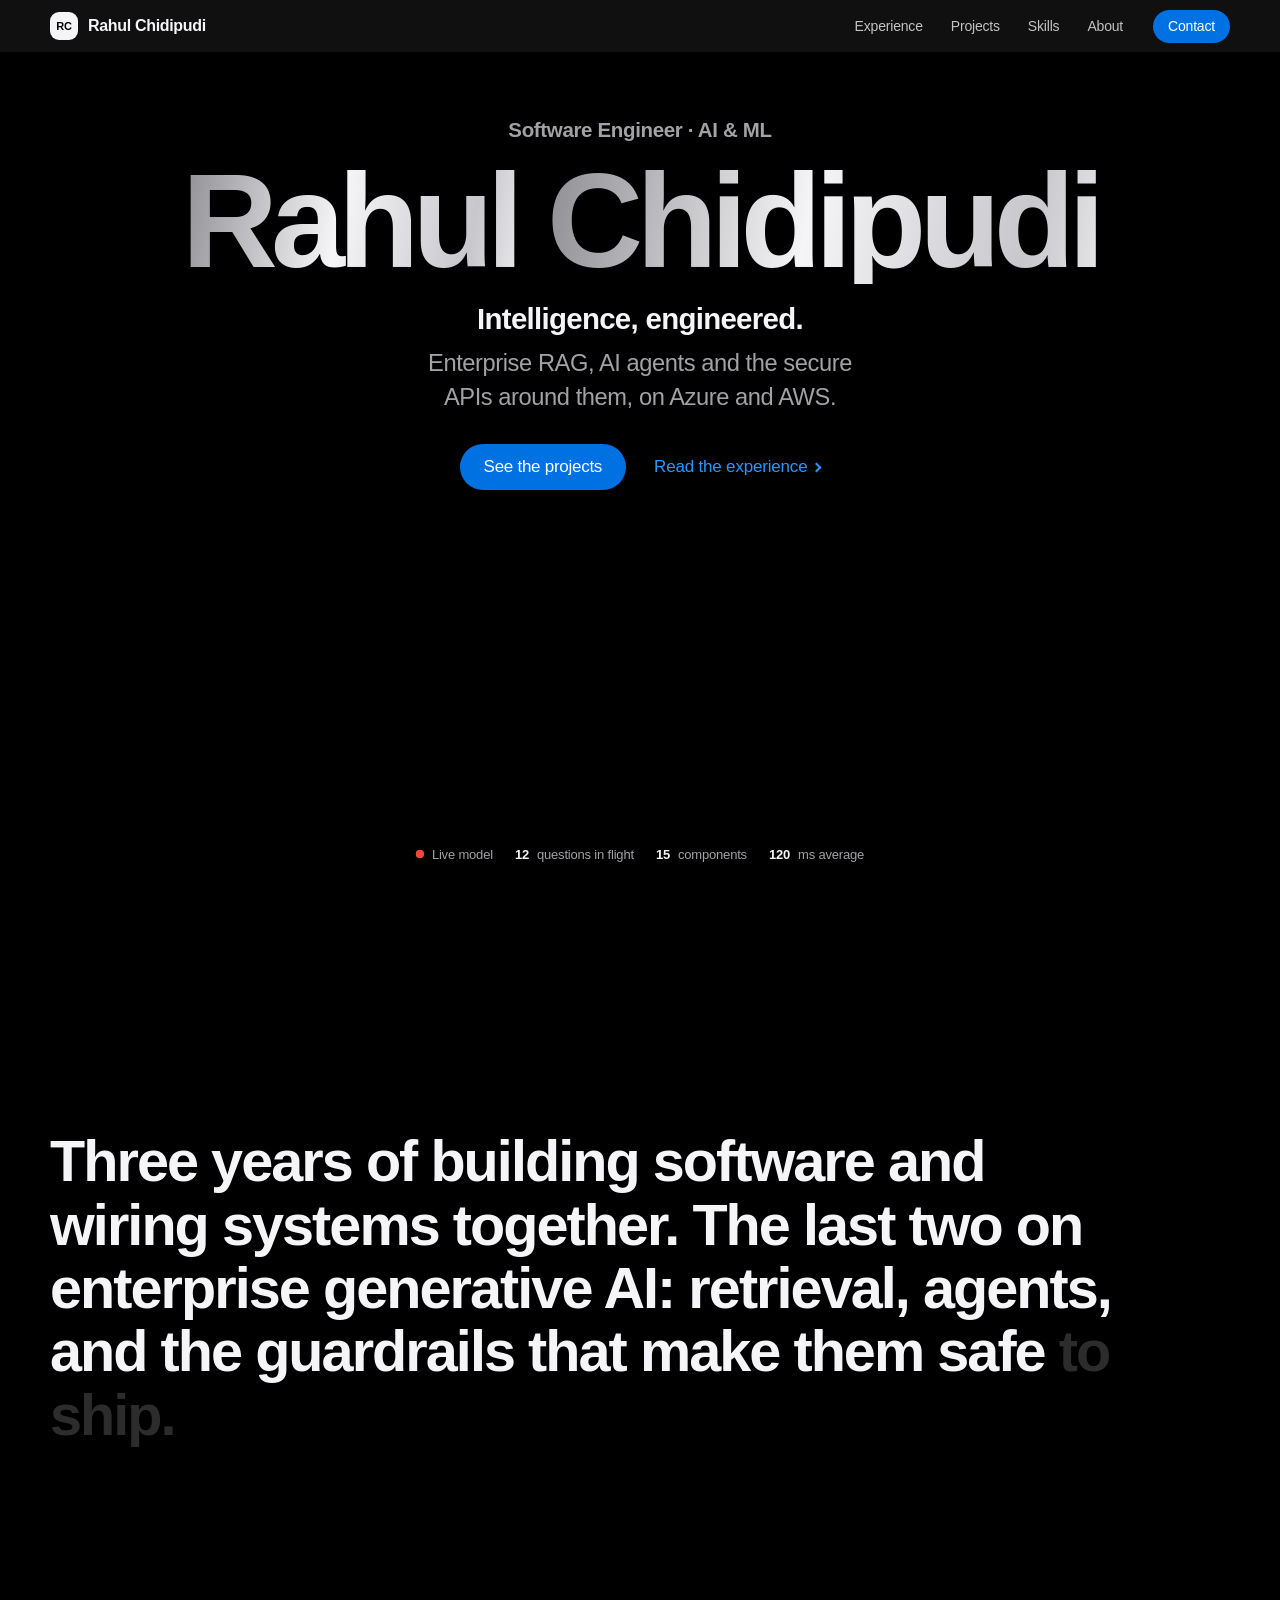
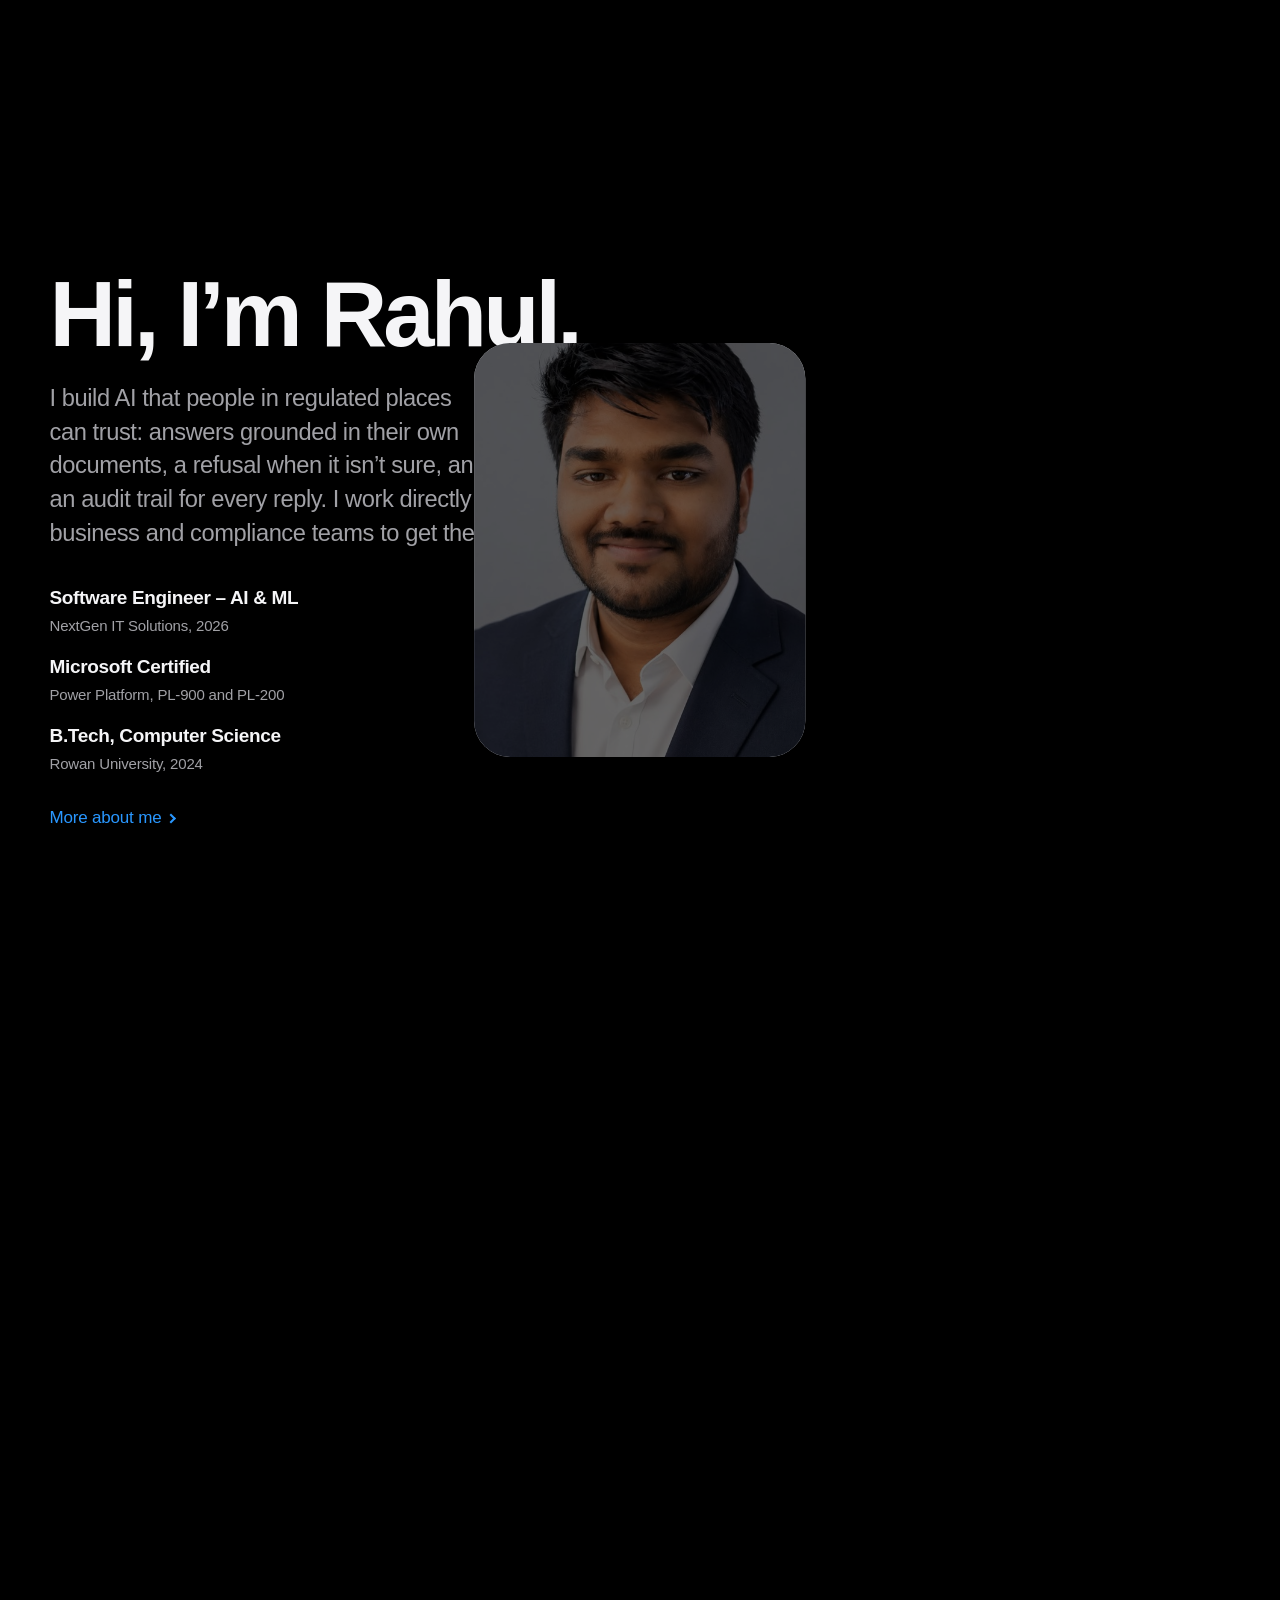
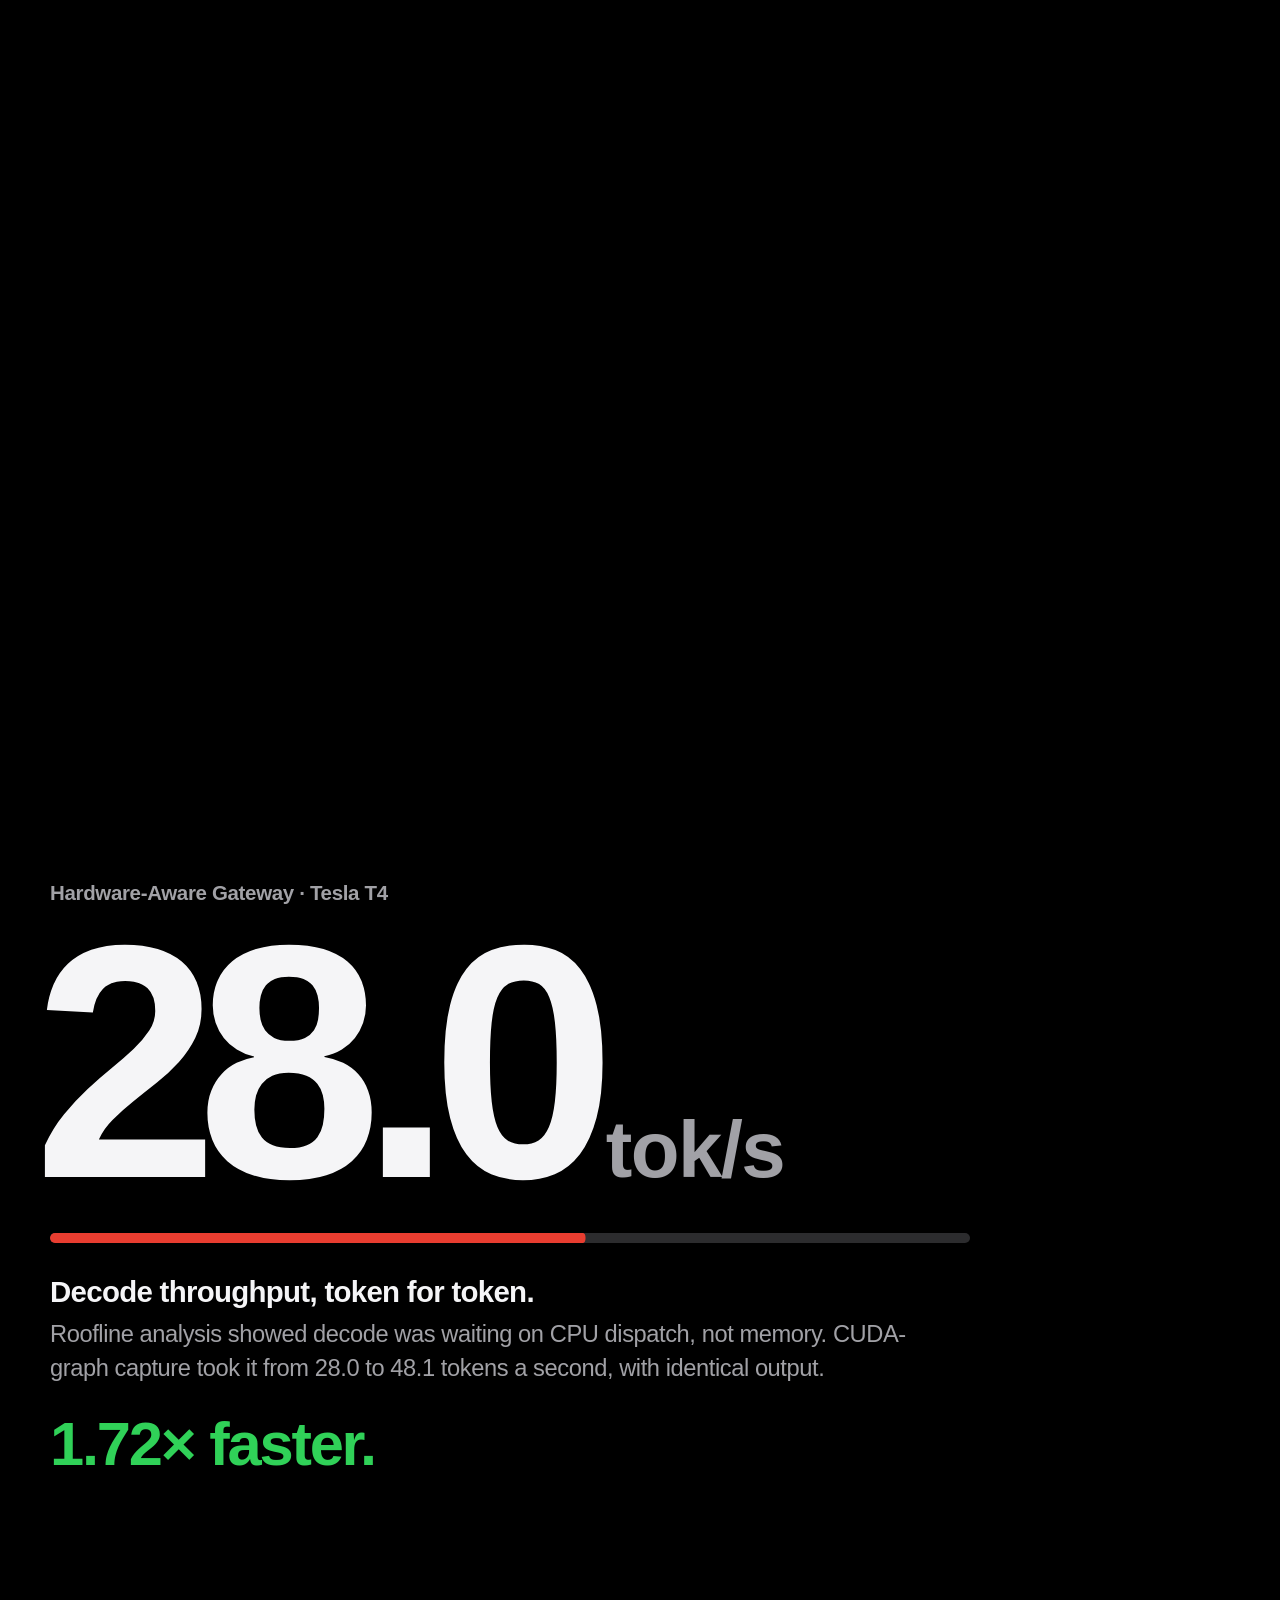
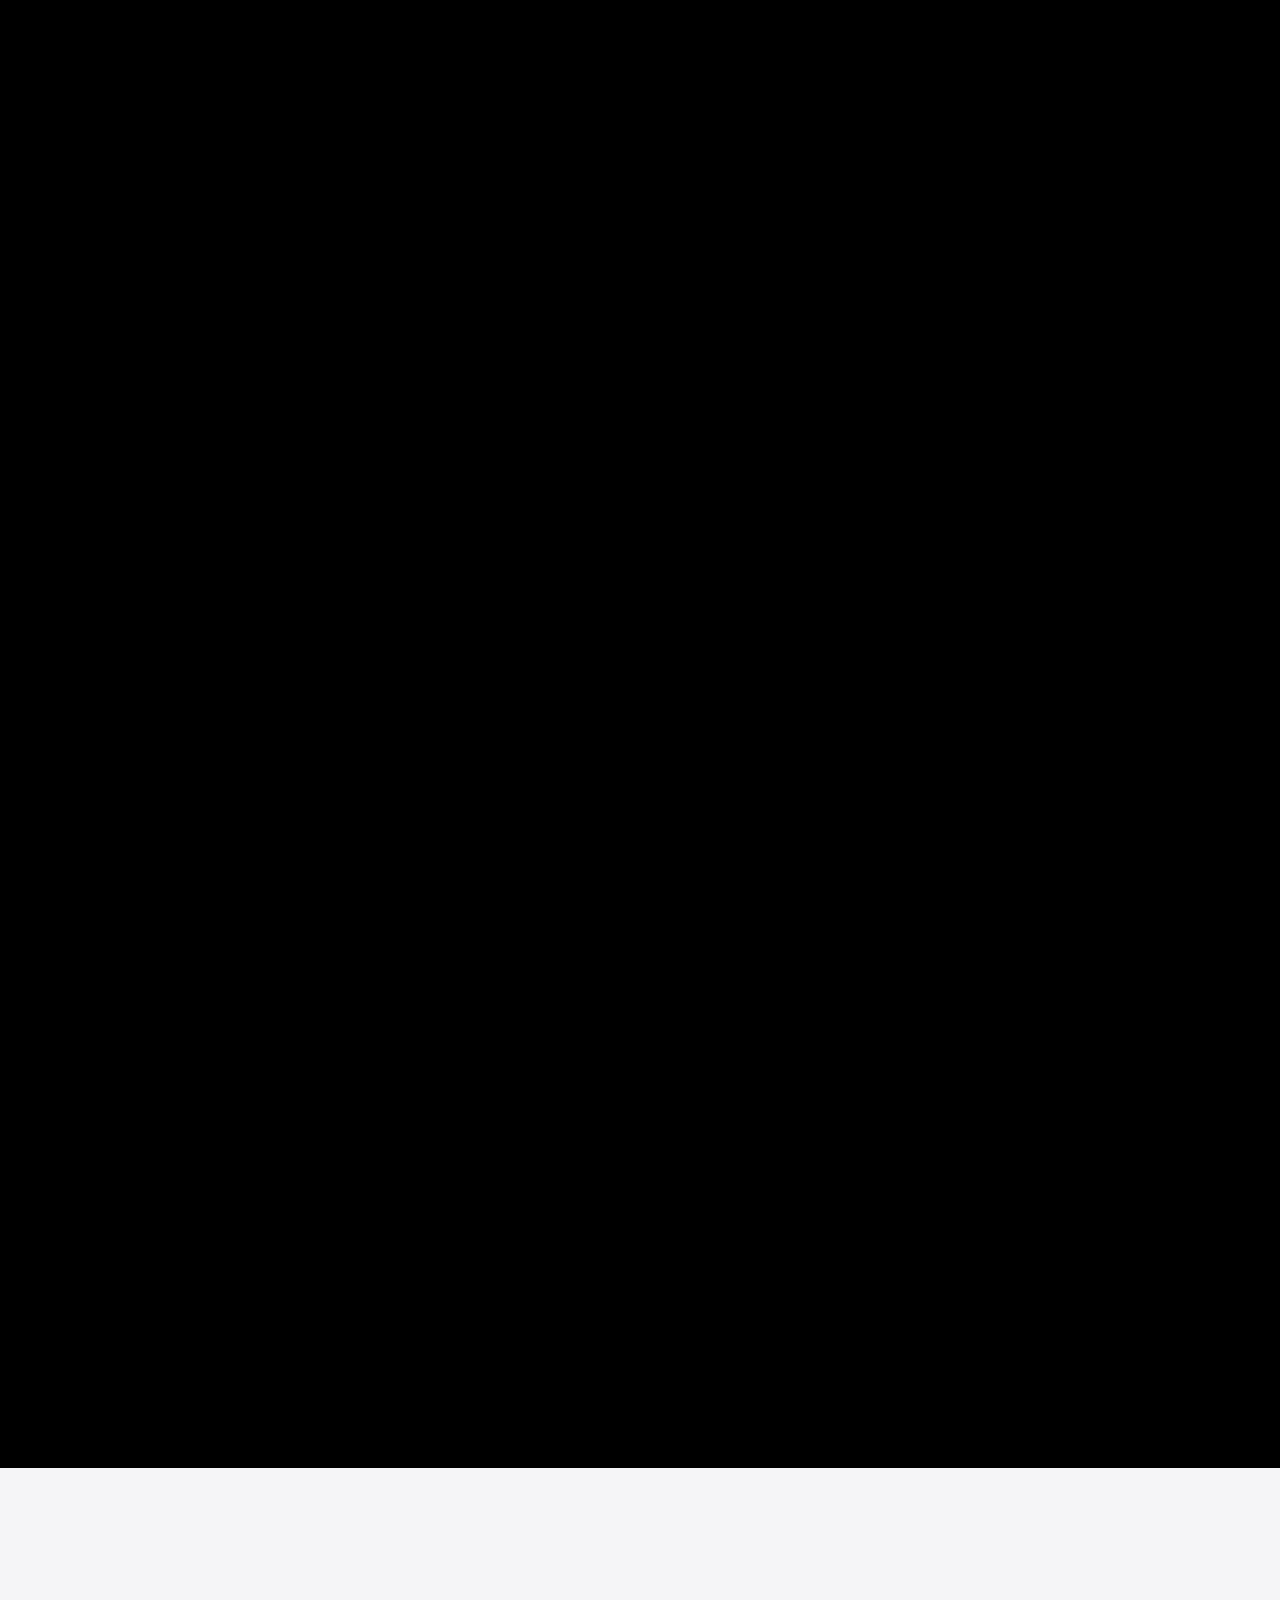
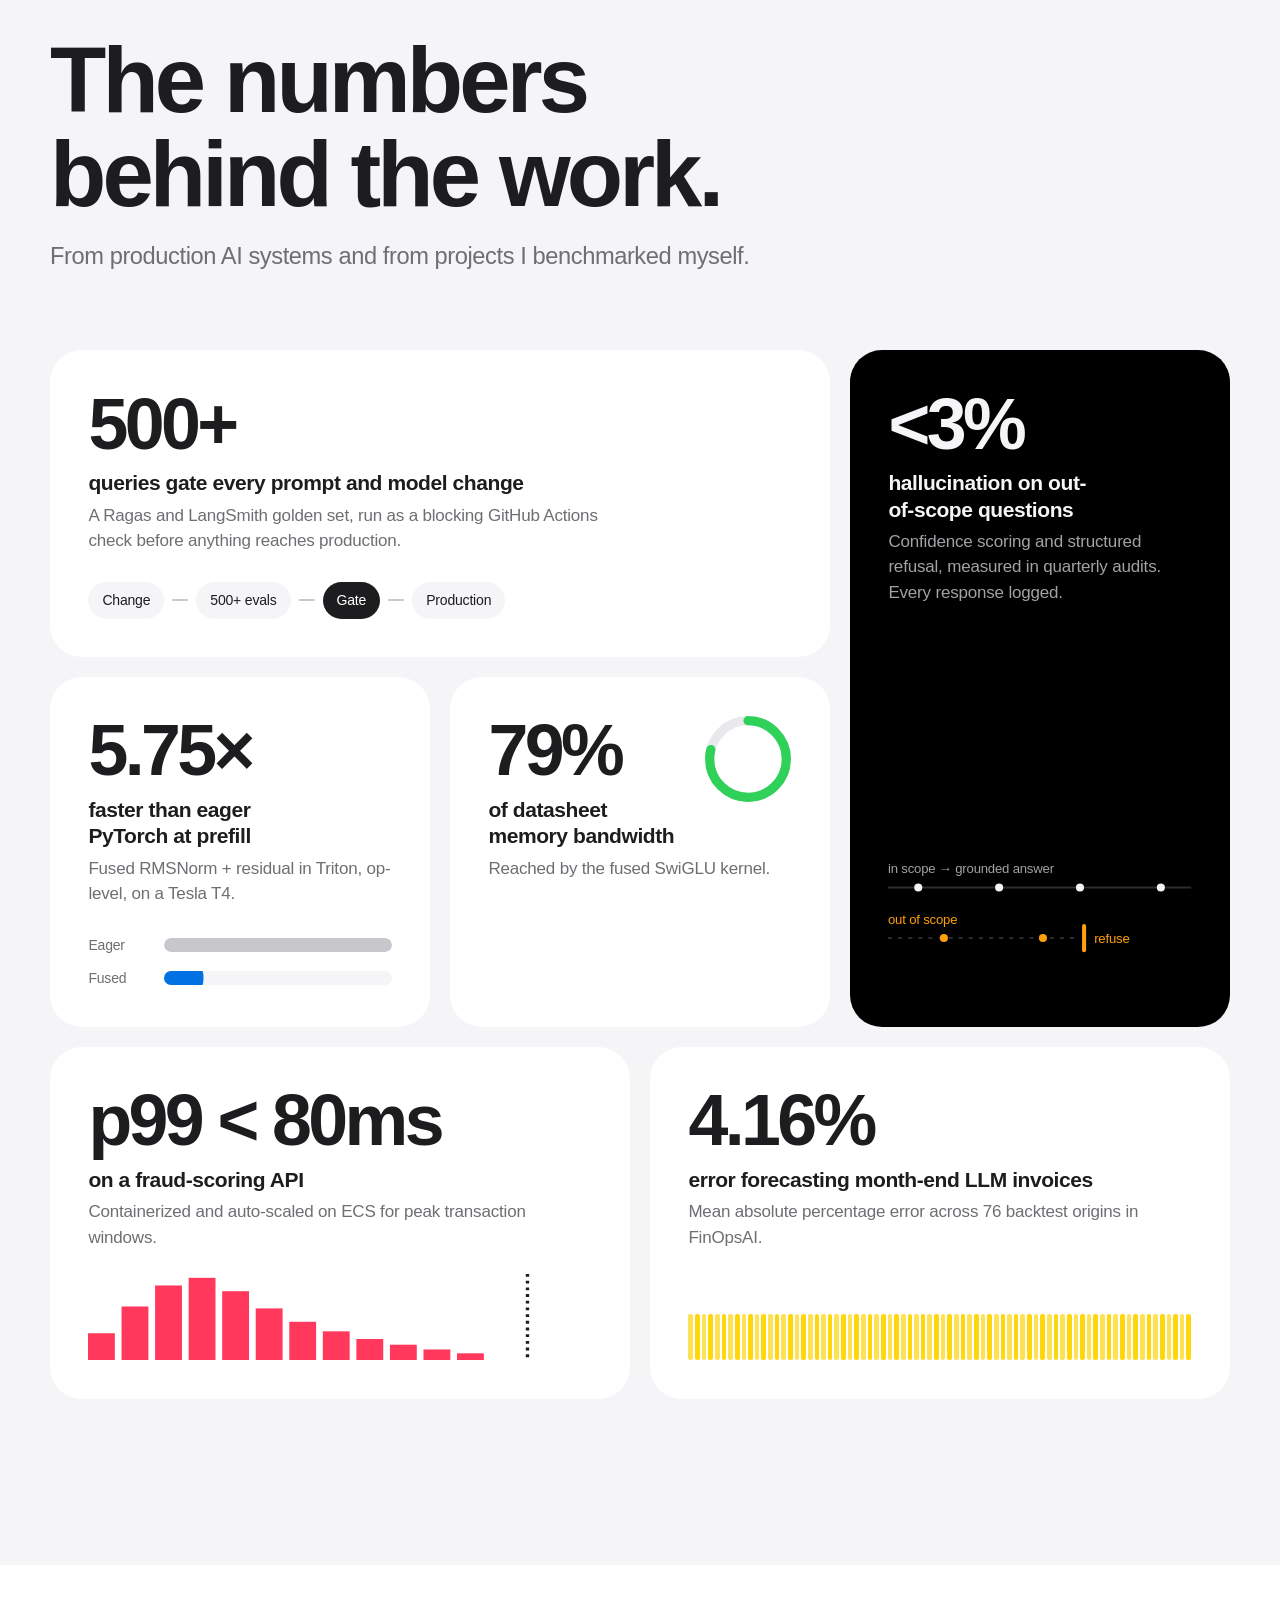
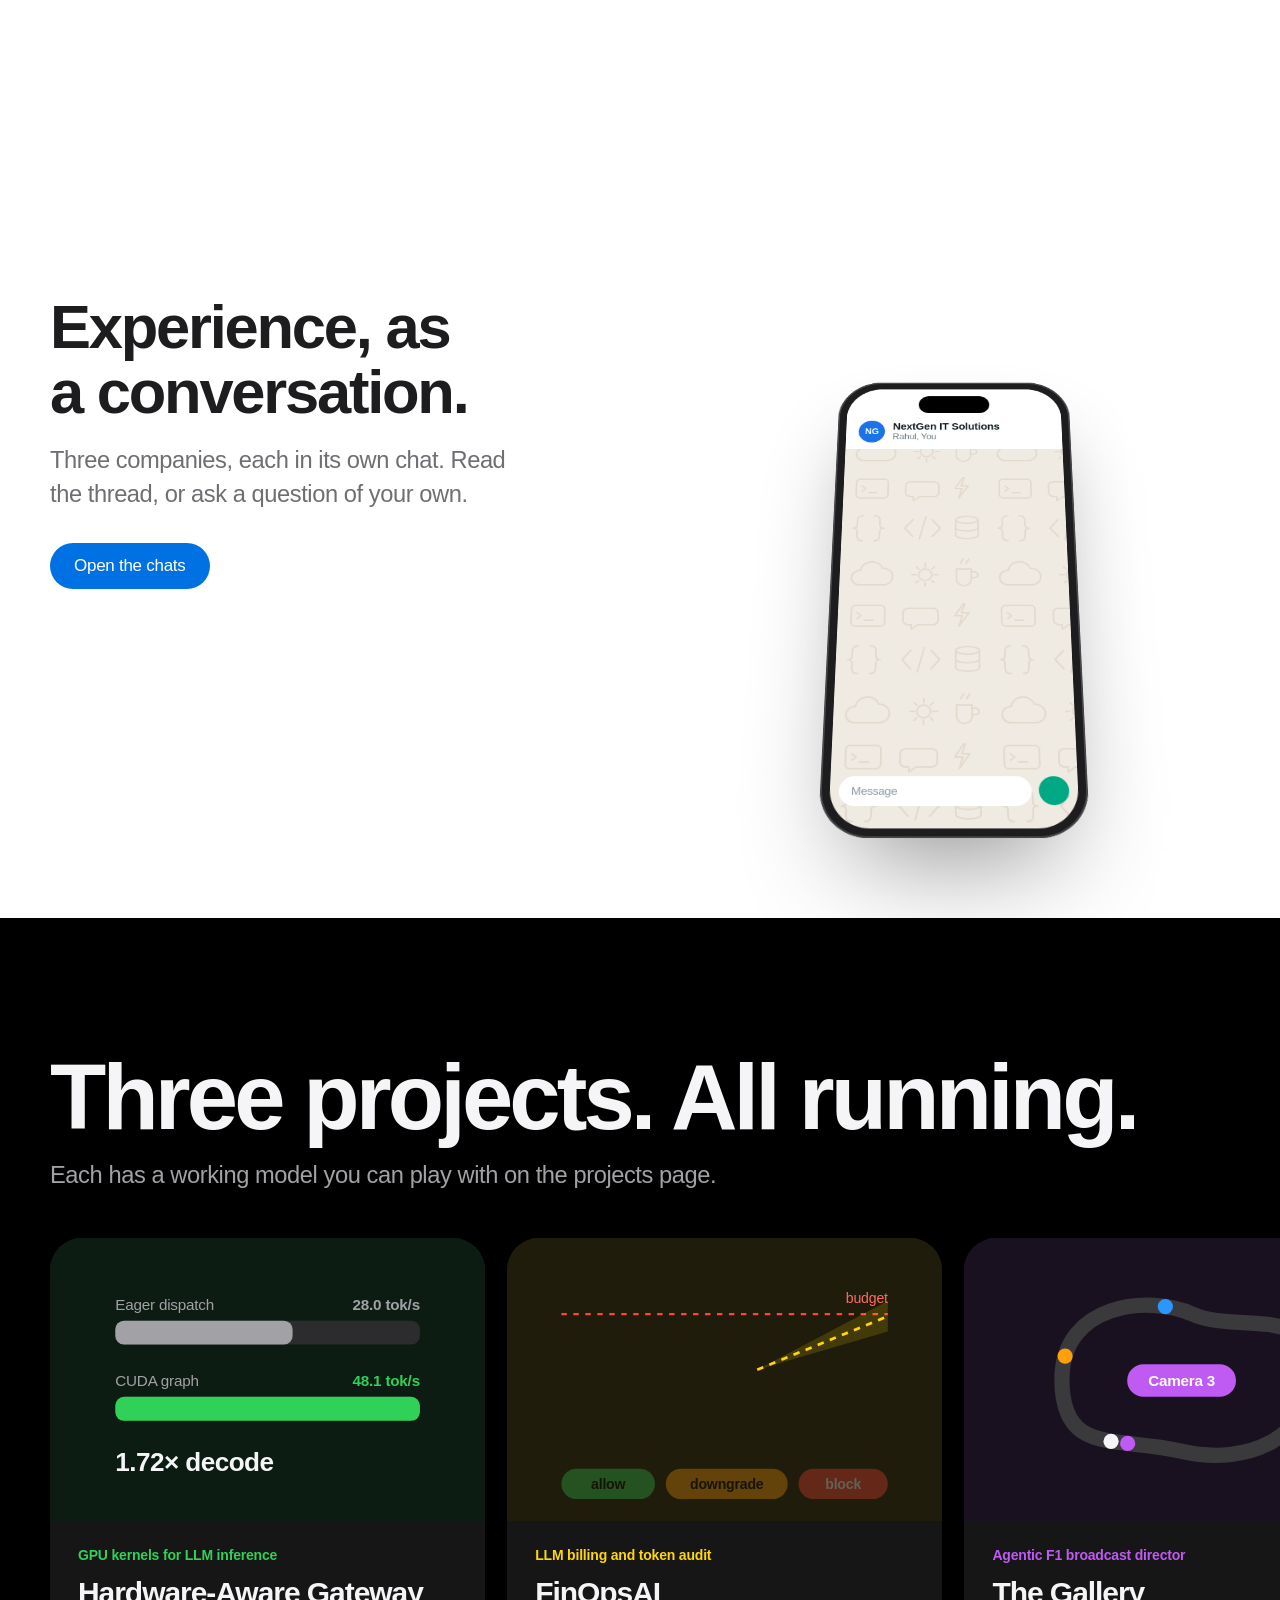
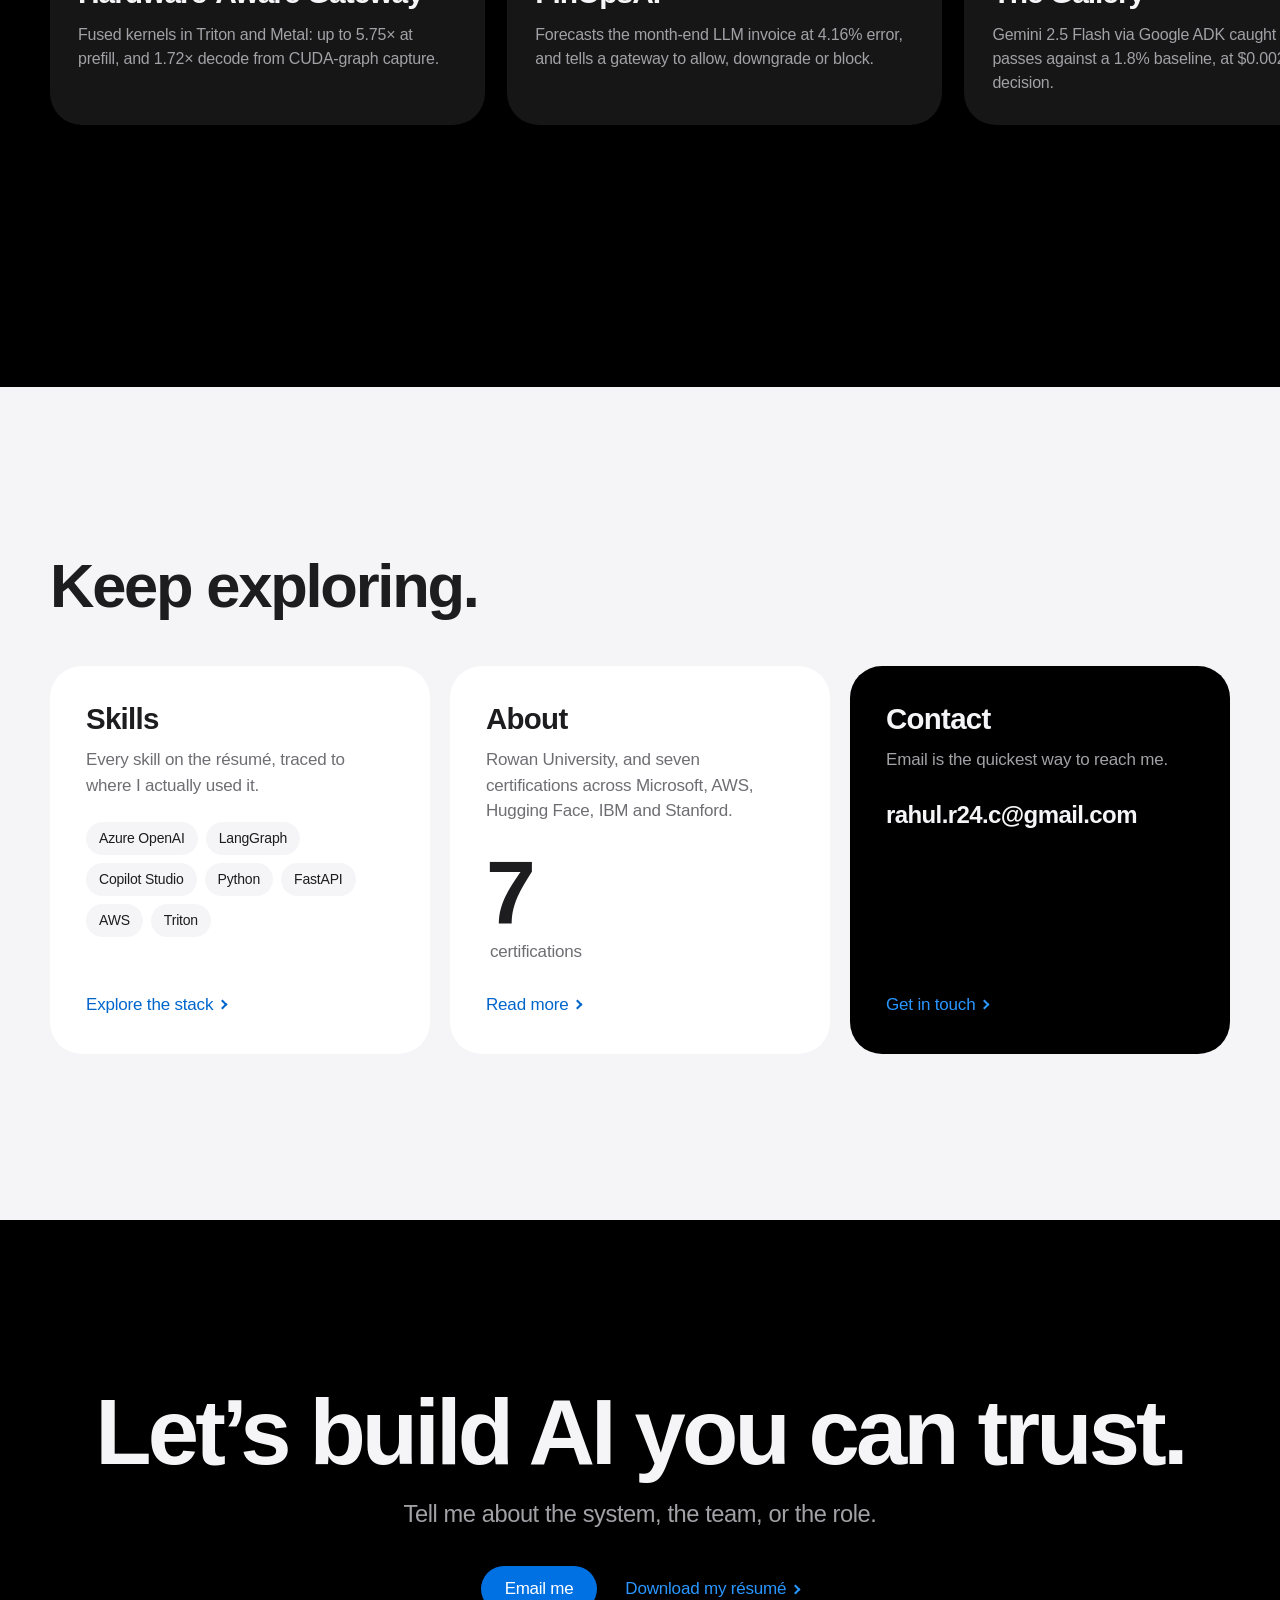
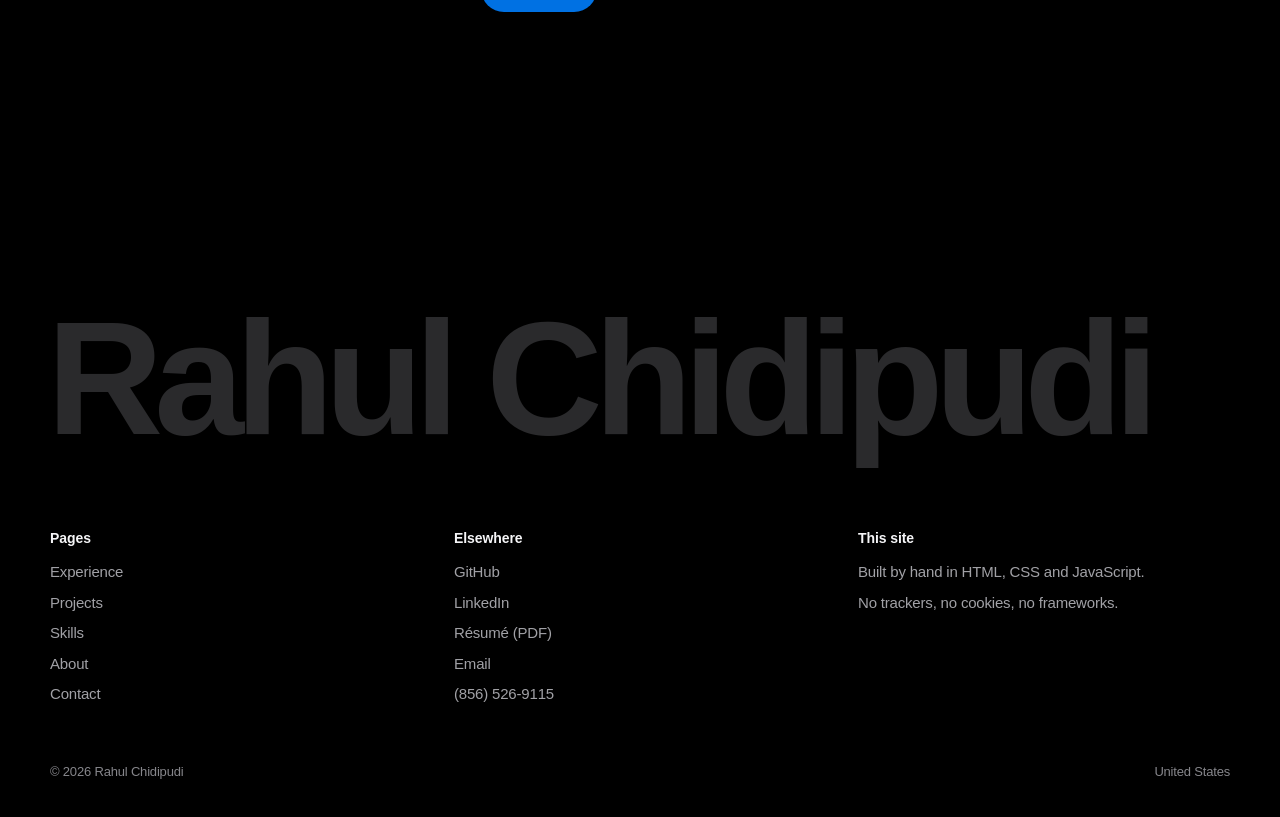
==== commit d8003168: "Update the portfolio for the AI & ML résumé Matches "Rahul - Software Engineer - AI & ML" (November " ====
--- a/index.html
+++ b/index.html
@@ -3,14 +3,14 @@
 <head>
   <meta charset="utf-8">
   <meta name="viewport" content="width=device-width, initial-scale=1, viewport-fit=cover">
-  <title>Rahul Chidipudi · Software Engineer</title>
-  <meta name="description" content="Rahul Chidipudi is a software engineer building Java, Spring Boot and AWS microservices that stay fast under load.">
+  <title>Rahul Chidipudi · Software Engineer, AI &amp; ML</title>
+  <meta name="description" content="Rahul Chidipudi is a software engineer in AI and ML, building enterprise RAG, AI agents and secure API integrations on Azure and AWS.">
   <meta name="theme-color" content="#000000">
   <link rel="canonical" href="https://rahu378.github.io/">
   <meta property="og:type" content="website">
   <meta property="og:url" content="https://rahu378.github.io/">
-  <meta property="og:title" content="Rahul Chidipudi · Software Engineer">
-  <meta property="og:description" content="Rahul Chidipudi is a software engineer building Java, Spring Boot and AWS microservices that stay fast under load.">
+  <meta property="og:title" content="Rahul Chidipudi · Software Engineer, AI &amp; ML">
+  <meta property="og:description" content="Enterprise RAG, AI agents and the guardrails that make them safe to ship, on Azure and AWS.">
   <meta property="og:image" content="https://rahu378.github.io/assets/img/rahul.jpg">
   <meta name="twitter:card" content="summary">
   <link rel="icon" href="assets/favicon.svg" type="image/svg+xml">
@@ -54,21 +54,21 @@
     <!-- Hero -->
     <section class="hero dark" data-tone="dark">
       <div class="hero-copy wrap center">
-        <p class="t-kicker hero-kicker fade-load" style="--i:0">Software Engineer</p>
+        <p class="t-kicker hero-kicker fade-load" style="--i:0">Software Engineer · AI &amp; ML</p>
         <h1 class="t-hero"><span class="rise"><span class="metal">Rahul</span> <span class="metal" style="--i:1">Chidipudi</span></span></h1>
-        <p class="t-sub hero-tag fade-load" style="--i:1">Engineered for scale.</p>
-        <p class="t-lead hero-sub fade-load" style="--i:2">Java, Spring Boot and AWS microservices, from the first commit to production.</p>
+        <p class="t-sub hero-tag fade-load" style="--i:1">Intelligence, engineered.</p>
+        <p class="t-lead hero-sub fade-load" style="--i:2">Enterprise RAG, AI agents and the secure APIs around them, on Azure and AWS.</p>
         <div class="cta-row fade-load" style="--i:3">
           <a class="btn" href="projects.html">See the projects</a>
           <a class="more" href="experience.html">Read the experience</a>
         </div>
       </div>
       <figure class="hero-stage fade-load" style="--i:4">
-        <canvas id="mesh" role="img" aria-label="A slowly turning model of fifteen connected services, with requests travelling between a gateway, services and data stores."></canvas>
+        <canvas id="mesh" role="img" aria-label="A slowly turning model of an AI assistant: an agent at the center, with a router, retriever, guardrails, evaluation and identity around it, and models and document stores on the outside. Requests travel between them."></canvas>
         <figcaption class="hero-readout">
           <span class="ro"><span class="live-dot" aria-hidden="true"></span> Live model</span>
-          <span class="ro"><b class="num" id="ro-flight">0</b> requests in flight</span>
-          <span class="ro"><b class="num">15</b> services</span>
+          <span class="ro"><b class="num" id="ro-flight">0</b> questions in flight</span>
+          <span class="ro"><b class="num">15</b> components</span>
           <span class="ro"><b class="num" id="ro-avg">120</b> ms average</span>
         </figcaption>
       </figure>
@@ -77,7 +77,7 @@
     <!-- Statement -->
     <section class="sec dark statement" data-tone="dark">
       <div class="wrap">
-        <p class="t-statement" data-words>Nearly two years of designing, building and deploying microservices and web apps. Mostly Java, Spring Boot and AWS. Always about making slow things fast.</p>
+        <p class="t-statement" data-words>Three years of building software and wiring systems together. The last two on enterprise generative AI: retrieval, agents, and the guardrails that make them safe to ship.</p>
       </div>
     </section>
 
@@ -87,13 +87,13 @@
         <div class="wrap meet-in">
           <div class="meet-copy" data-stagger>
             <h2 class="t-display reveal">Hi, I’m Rahul.</h2>
-            <p class="t-lead muted reveal">A software engineer who loves the moment a slow system gets fast. I build Java and Spring Boot services on AWS, and lately, AI agents that work on real data.</p>
+            <p class="t-lead muted reveal">I build AI that people in regulated places can trust: answers grounded in their own documents, a refusal when it isn’t sure, and an audit trail for every reply. I work directly with business and compliance teams to get there.</p>
             <ul class="meet-facts reveal" role="list">
-              <li><b>B.S. Computer Science</b><span>Rowan University, 2024</span></li>
-              <li><b>AWS Certified Developer</b><span>Stanford ML Specialization too</span></li>
-              <li><b>JPMorgan Chase</b><span>via NextGen IT Solutions</span></li>
+              <li><b>Software Engineer – AI &amp; ML</b><span>NextGen IT Solutions, 2026</span></li>
+              <li><b>Microsoft Certified</b><span>Power Platform, PL-900 and PL-200</span></li>
+              <li><b>B.Tech, Computer Science</b><span>Rowan University, 2024</span></li>
             </ul>
-            <a class="more" href="about.html">More about me</a>
+            <a class="more reveal" href="about.html">More about me</a>
           </div>
           <figure class="meet-photo">
             <div class="meet-stage">
@@ -101,25 +101,25 @@
                 <img src="assets/img/rahul.jpg" alt="Rahul Chidipudi, smiling, in a navy suit and white shirt" width="880" height="880" decoding="async" onerror="this.closest('figure').classList.add('no-photo')">
                 <span class="ph-mono" aria-hidden="true">RC</span>
               </div>
-              <span class="meet-badge b1" aria-hidden="true"><b>450 → 120ms</b> API latency</span>
-              <span class="meet-badge b2" aria-hidden="true"><b>AWS</b> Certified Developer</span>
-              <span class="meet-badge b3" aria-hidden="true"><b>4th</b> of 68 teams</span>
+              <span class="meet-badge b1" aria-hidden="true"><b>&lt;3%</b> hallucination, out of scope</span>
+              <span class="meet-badge b2" aria-hidden="true"><b>500+</b> query eval gate</span>
+              <span class="meet-badge b3" aria-hidden="true"><b>1.72×</b> decode throughput</span>
             </div>
           </figure>
         </div>
       </div>
     </section>
 
-    <!-- Latency, scrubbed by scroll -->
+    <!-- Decode throughput, scrubbed by scroll -->
     <section class="latency dark" id="latency" data-tone="dark">
       <div class="latency-pin">
         <div class="wrap">
-          <p class="t-kicker muted">JPMorgan Chase, via NextGen IT Solutions</p>
-          <p class="lat-num num" aria-hidden="true"><span id="lat-val">120</span><span class="lat-unit">ms</span></p>
-          <div class="lat-bar" aria-hidden="true"><span id="lat-fill" style="--s:.2667;--hue:135"></span></div>
-          <h2 class="t-sub lat-cap">Average API response time.</h2>
-          <p class="t-lead muted lat-sub">Redis caching and rewritten SQL took it from 450ms to 120ms.</p>
-          <p class="t-title lat-out" id="lat-out">3.75× faster.</p>
+          <p class="t-kicker muted">Hardware-Aware Gateway · Tesla T4</p>
+          <p class="lat-num num" aria-hidden="true"><span id="lat-val">48.1</span><span class="lat-unit">tok/s</span></p>
+          <div class="lat-bar" aria-hidden="true"><span id="lat-fill" style="--s:1;--hue:135"></span></div>
+          <h2 class="t-sub lat-cap">Decode throughput, token for token.</h2>
+          <p class="t-lead muted lat-sub">Roofline analysis showed decode was waiting on CPU dispatch, not memory. CUDA-graph capture took it from 28.0 to 48.1 tokens a second, with identical output.</p>
+          <p class="t-title lat-out" id="lat-out">1.72× faster.</p>
         </div>
       </div>
     </section>
@@ -128,63 +128,63 @@
     <section class="sec mist" data-tone="light">
       <div class="wrap">
         <h2 class="t-display reveal">The numbers behind the work.</h2>
-        <p class="t-lead muted reveal bento-lead">From production systems at JPMorgan Chase and from projects I benchmarked myself.</p>
+        <p class="t-lead muted reveal bento-lead">From production AI systems and from projects I benchmarked myself.</p>
         <div class="bento" data-stagger>
           <article class="tile tile-deploy reveal">
-            <p class="tile-num num"><span data-count="80" data-suf="%">80%</span></p>
-            <h3 class="tile-h">less manual deployment time</h3>
-            <p class="tile-p">Jenkins and GitHub Actions pipelines shipping to AWS EC2, S3 and RDS.</p>
-            <div class="deploy-bars" aria-hidden="true">
-              <div><span class="db-l">Before</span><span class="db-t"><i style="--w:1"></i></span></div>
-              <div><span class="db-l">After</span><span class="db-t"><i class="db-blue" style="--w:.2"></i></span></div>
-            </div>
+            <p class="tile-num num"><span data-count="500" data-suf="+">500+</span></p>
+            <h3 class="tile-h">queries gate every prompt and model change</h3>
+            <p class="tile-p">A Ragas and LangSmith golden set, run as a blocking GitHub Actions check before anything reaches production.</p>
+            <div class="flow" aria-hidden="true"><span>Change</span><i></i><span>500+ evals</span><i></i><span class="gate">Gate</span><i></i><span>Production</span></div>
           </article>
 
           <article class="tile tile-shadow reveal">
-            <p class="tile-num num"><span data-count="50" data-suf="K+">50K+</span></p>
-            <h3 class="tile-h">requests per second through ShadowDB</h3>
-            <p class="tile-p">A Netty proxy mirroring live traffic, adding 3ms on average.</p>
+            <p class="tile-num num">&lt;3%</p>
+            <h3 class="tile-h">hallucination on out-of-scope questions</h3>
+            <p class="tile-p">Confidence scoring and structured refusal, measured in quarterly audits. Every response logged.</p>
             <svg class="lanes" viewBox="0 0 300 150" aria-hidden="true">
               <path d="M0 50 H300" stroke="#2c2c2e" stroke-width="2"/>
-              <path d="M0 100 H300" stroke="#2c2c2e" stroke-width="2" stroke-dasharray="4 6"/>
+              <path d="M0 100 H190" stroke="#2c2c2e" stroke-width="2" stroke-dasharray="4 6"/>
+              <rect x="192" y="86" width="4" height="28" rx="2" fill="#ff9f0a"/>
               <g fill="#f5f5f7">
-                <circle r="4"><animateMotion dur="1.4s" repeatCount="indefinite" path="M-10 50 H310"/></circle>
-                <circle r="4"><animateMotion dur="1.4s" begin=".35s" repeatCount="indefinite" path="M-10 50 H310"/></circle>
-                <circle r="4"><animateMotion dur="1.4s" begin=".7s" repeatCount="indefinite" path="M-10 50 H310"/></circle>
-                <circle r="4"><animateMotion dur="1.4s" begin="1.05s" repeatCount="indefinite" path="M-10 50 H310"/></circle>
+                <circle r="4"><animateMotion dur="1.6s" repeatCount="indefinite" path="M-10 50 H310"/></circle>
+                <circle r="4"><animateMotion dur="1.6s" begin=".4s" repeatCount="indefinite" path="M-10 50 H310"/></circle>
+                <circle r="4"><animateMotion dur="1.6s" begin=".8s" repeatCount="indefinite" path="M-10 50 H310"/></circle>
+                <circle r="4"><animateMotion dur="1.6s" begin="1.2s" repeatCount="indefinite" path="M-10 50 H310"/></circle>
               </g>
-              <g fill="#2997ff">
-                <circle r="4"><animateMotion dur="1.4s" begin=".05s" repeatCount="indefinite" path="M-10 100 H310"/></circle>
-                <circle r="4"><animateMotion dur="1.4s" begin=".4s" repeatCount="indefinite" path="M-10 100 H310"/></circle>
-                <circle r="4"><animateMotion dur="1.4s" begin=".75s" repeatCount="indefinite" path="M-10 100 H310"/></circle>
-                <circle r="4"><animateMotion dur="1.4s" begin="1.1s" repeatCount="indefinite" path="M-10 100 H310"/></circle>
+              <g fill="#ff9f0a">
+                <circle r="4"><animateMotion dur="1.2s" begin=".2s" repeatCount="indefinite" path="M-10 100 H186"/></circle>
+                <circle r="4"><animateMotion dur="1.2s" begin=".8s" repeatCount="indefinite" path="M-10 100 H186"/></circle>
               </g>
-              <text x="0" y="36" fill="#a1a1a6" font-size="13">primary</text>
-              <text x="0" y="86" fill="#2997ff" font-size="13">shadow</text>
+              <text x="0" y="36" fill="#a1a1a6" font-size="13">in scope → grounded answer</text>
+              <text x="0" y="86" fill="#ff9f0a" font-size="13">out of scope</text>
+              <text x="204" y="105" fill="#ff9f0a" font-size="13">refuse</text>
             </svg>
           </article>
 
           <article class="tile tile-watch reveal">
-            <p class="tile-num num"><span data-count="15" data-suf="+">15+</span></p>
-            <h3 class="tile-h">microservices under watch</h3>
-            <p class="tile-p">Prometheus and Grafana caught issues earlier. Downtime fell 15%.</p>
-            <div class="svc-grid" aria-hidden="true"><i></i><i></i><i></i><i></i><i></i><i></i><i></i><i class="blink"></i><i></i><i></i><i></i><i></i><i></i><i></i><i></i></div>
+            <p class="tile-num num"><span data-count="5.75" data-dec="2" data-suf="×">5.75×</span></p>
+            <h3 class="tile-h">faster than eager PyTorch at prefill</h3>
+            <p class="tile-p">Fused RMSNorm + residual in Triton, op-level, on a Tesla T4.</p>
+            <div class="deploy-bars" aria-hidden="true">
+              <div><span class="db-l">Eager</span><span class="db-t"><i style="--w:1"></i></span></div>
+              <div><span class="db-l">Fused</span><span class="db-t"><i class="db-blue" style="--w:.174"></i></span></div>
+            </div>
           </article>
 
           <article class="tile tile-cover reveal">
             <svg class="ring" viewBox="0 0 120 120" aria-hidden="true">
               <circle cx="60" cy="60" r="50" stroke="#e8e8ed" stroke-width="12" fill="none"/>
-              <circle class="ring-val" cx="60" cy="60" r="50" stroke="#30d158" stroke-width="12" fill="none" stroke-linecap="round" pathLength="100" stroke-dasharray="100" style="--v:92"/>
+              <circle class="ring-val" cx="60" cy="60" r="50" stroke="#30d158" stroke-width="12" fill="none" stroke-linecap="round" pathLength="100" stroke-dasharray="100" style="--v:79"/>
             </svg>
-            <p class="tile-num num"><span data-count="92" data-suf="%">92%</span></p>
-            <h3 class="tile-h">line coverage</h3>
-            <p class="tile-p">Across 150+ edge-case contract tests on the API gateway.</p>
+            <p class="tile-num num"><span data-count="79" data-suf="%">79%</span></p>
+            <h3 class="tile-h">of datasheet memory bandwidth</h3>
+            <p class="tile-p">Reached by the fused SwiGLU kernel.</p>
           </article>
 
           <article class="tile tile-p99 reveal">
-            <p class="tile-num num">p99 &lt; 150ms</p>
-            <h3 class="tile-h">search latency at 1,500 requests per second</h3>
-            <p class="tile-p">Geo, date and price search over 1M seeded listings in StayFinder.</p>
+            <p class="tile-num num">p99 &lt; 80ms</p>
+            <h3 class="tile-h">on a fraud-scoring API</h3>
+            <p class="tile-p">Containerized and auto-scaled on ECS for peak transaction windows.</p>
             <svg class="hist" viewBox="0 0 300 90" aria-hidden="true" preserveAspectRatio="none">
               <g fill="#ff385c">
                 <rect x="0" y="62" width="16" height="28"/><rect x="20" y="34" width="16" height="56"/><rect x="40" y="12" width="16" height="78"/><rect x="60" y="4" width="16" height="86"/><rect x="80" y="18" width="16" height="72"/><rect x="100" y="36" width="16" height="54"/><rect x="120" y="50" width="16" height="40"/><rect x="140" y="60" width="16" height="30"/><rect x="160" y="68" width="16" height="22"/><rect x="180" y="74" width="16" height="16"/><rect x="200" y="79" width="16" height="11"/><rect x="220" y="83" width="16" height="7"/>
@@ -194,12 +194,11 @@
           </article>
 
           <article class="tile tile-batch reveal">
-            <p class="tile-num num">40+ → 3</p>
-            <h3 class="tile-h">database calls per GraphQL query</h3>
-            <p class="tile-p">DataLoader batching in the Trip Planner API.</p>
+            <p class="tile-num num"><span data-count="4.16" data-dec="2" data-suf="%">4.16%</span></p>
+            <h3 class="tile-h">error forecasting month-end LLM invoices</h3>
+            <p class="tile-p">Mean absolute percentage error across 76 backtest origins in FinOpsAI.</p>
             <div class="batch" aria-hidden="true">
-              <div class="batch-many"><i></i><i></i><i></i><i></i><i></i><i></i><i></i><i></i><i></i><i></i><i></i><i></i><i></i><i></i><i></i><i></i><i></i><i></i><i></i><i></i><i></i><i></i><i></i><i></i><i></i><i></i><i></i><i></i><i></i><i></i><i></i><i></i><i></i><i></i><i></i><i></i><i></i><i></i><i></i><i></i><i></i><i></i></div>
-              <div class="batch-few"><i></i><i></i><i></i></div>
+              <div class="batch-many"></div>
             </div>
           </article>
         </div>
@@ -211,7 +210,7 @@
       <div class="wrap tease-grid">
         <div class="tease-copy" data-stagger>
           <h2 class="t-title reveal">Experience, as a conversation.</h2>
-          <p class="t-lead muted reveal">Three companies and a student chapter, each in its own chat. Read the thread, or ask a question of your own.</p>
+          <p class="t-lead muted reveal">Three companies, each in its own chat. Read the thread, or ask a question of your own.</p>
           <div class="cta-row reveal"><a class="btn" href="experience.html">Open the chats</a></div>
         </div>
         <div class="phone-wrap">
@@ -220,7 +219,7 @@
               <div class="phone-island"></div>
               <div class="phone-head">
                 <span class="ph-av" style="background:#1a73e8">NG</span>
-                <span class="ph-who"><b>NextGen · JPMorgan Chase</b><small id="ph-status">Rahul, You</small></span>
+                <span class="ph-who"><b>NextGen IT Solutions</b><small id="ph-status">Rahul, You</small></span>
               </div>
               <div class="phone-body" id="phone-body"></div>
               <div class="phone-input"><span>Message</span><i></i></div>
@@ -234,123 +233,50 @@
     <section class="hscroll dark" id="work" data-tone="dark">
       <div class="hs-pin">
         <div class="wrap hs-head">
-          <h2 class="t-display">Six projects. All running.</h2>
+          <h2 class="t-display">Three projects. All running.</h2>
           <p class="t-lead muted">Each has a working model you can play with on the projects page.</p>
         </div>
         <div class="hs-track" id="hs-track">
-          <a class="pcard" href="projects.html#shadowdb" style="--c:#2997ff">
+          <a class="pcard" href="projects.html#hwgateway" style="--c:#30d158">
             <div class="pcard-art">
-              <svg viewBox="0 0 400 260" aria-hidden="true">
-                <g stroke="#3a3a3c" stroke-width="2" fill="none">
-                  <path d="M70 130 H200"/>
-                  <path d="M200 130 C262 130 268 74 330 74"/>
-                  <path d="M200 130 C262 130 268 186 330 186" stroke="#2997ff" stroke-dasharray="5 6"/>
-                </g>
-                <circle cx="70" cy="130" r="18" fill="#3a3a3c"/>
-                <rect x="176" y="106" width="48" height="48" rx="14" fill="#2997ff"/>
-                <circle cx="330" cy="74" r="22" fill="#f5f5f7"/>
-                <circle cx="330" cy="186" r="21" fill="#0b0b0c" stroke="#2997ff" stroke-width="2"/>
-                <g fill="#fff">
-                  <circle r="4.5"><animateMotion dur="1.8s" repeatCount="indefinite" path="M70 130 H200 C262 130 268 74 330 74"/></circle>
-                  <circle r="4.5"><animateMotion dur="1.8s" begin=".6s" repeatCount="indefinite" path="M70 130 H200 C262 130 268 74 330 74"/></circle>
-                  <circle r="4.5"><animateMotion dur="1.8s" begin="1.2s" repeatCount="indefinite" path="M70 130 H200 C262 130 268 74 330 74"/></circle>
-                </g>
-                <g fill="#2997ff">
-                  <circle r="4.5"><animateMotion dur="1.8s" begin=".1s" repeatCount="indefinite" path="M70 130 H200 C262 130 268 186 330 186"/></circle>
-                  <circle r="4.5"><animateMotion dur="1.8s" begin=".7s" repeatCount="indefinite" path="M70 130 H200 C262 130 268 186 330 186"/></circle>
-                  <circle r="4.5"><animateMotion dur="1.8s" begin="1.3s" repeatCount="indefinite" path="M70 130 H200 C262 130 268 186 330 186"/></circle>
-                </g>
-                <g fill="#a1a1a6" font-size="14" text-anchor="middle">
-                  <text x="70" y="172">app</text><text x="200" y="182">proxy</text><text x="330" y="36">primary</text><text x="330" y="234">shadow</text>
+              <svg viewBox="0 0 400 260" aria-hidden="true" class="hwa">
+                <text x="60" y="66" fill="#a1a1a6" font-size="14">Eager dispatch</text>
+                <text x="340" y="66" text-anchor="end" fill="#a1a1a6" font-size="14" font-weight="600">28.0 tok/s</text>
+                <rect x="60" y="76" width="280" height="22" rx="8" fill="#2c2c2e"/>
+                <rect class="hwa-1" x="60" y="76" width="163" height="22" rx="8" fill="#a1a1a6"/>
+                <text x="60" y="136" fill="#a1a1a6" font-size="14">CUDA graph</text>
+                <text x="340" y="136" text-anchor="end" fill="#30d158" font-size="14" font-weight="600">48.1 tok/s</text>
+                <rect x="60" y="146" width="280" height="22" rx="8" fill="#2c2c2e"/>
+                <rect class="hwa-2" x="60" y="146" width="280" height="22" rx="8" fill="#30d158"/>
+                <text x="60" y="214" fill="#f5f5f7" font-size="24" font-weight="700" letter-spacing="-.5">1.72× decode</text>
+              </svg>
+            </div>
+            <div class="pcard-body">
+              <p class="pcard-kind">GPU kernels for LLM inference</p>
+              <h3>Hardware-Aware Gateway</h3>
+              <p>Fused kernels in Triton and Metal: up to 5.75× at prefill, and 1.72× decode from CUDA-graph capture.</p>
+            </div>
+          </a>
+
+          <a class="pcard" href="projects.html#finopsai" style="--c:#ffd60a">
+            <div class="pcard-art">
+              <svg viewBox="0 0 400 260" aria-hidden="true" class="foa">
+                <path d="M50 70 H350" stroke="#ff453a" stroke-width="2" stroke-dasharray="5 6" fill="none"/>
+                <text x="350" y="60" text-anchor="end" fill="#ff6961" font-size="13">budget</text>
+                <path d="M230 121 L350 58 L350 86 Z" fill="rgba(255,214,10,.16)"/>
+                <path class="foa-line" d="M50 190 L70 183 L90 175 L110 170 L130 160 L150 152 L170 146 L190 136 L210 128 L230 121" stroke="#ffd60a" stroke-width="3" fill="none" stroke-linecap="round" stroke-linejoin="round"/>
+                <path d="M230 121 L350 72" stroke="#ffd60a" stroke-width="2.5" stroke-dasharray="6 6" fill="none"/>
+                <g class="foa-pills" font-size="13" font-weight="600" text-anchor="middle">
+                  <g><rect x="50" y="212" width="86" height="28" rx="14" fill="#30d158"/><text x="93" y="231" fill="#000">allow</text></g>
+                  <g><rect x="146" y="212" width="112" height="28" rx="14" fill="#ff9f0a"/><text x="202" y="231" fill="#000">downgrade</text></g>
+                  <g><rect x="268" y="212" width="82" height="28" rx="14" fill="#ff453a"/><text x="309" y="231" fill="#fff">block</text></g>
                 </g>
               </svg>
             </div>
             <div class="pcard-body">
-              <p class="pcard-kind">Database shadowing proxy</p>
-              <h3>ShadowDB</h3>
-              <p>50K+ requests a second, 3ms added latency, 12+ regressions caught before production.</p>
-            </div>
-          </a>
-
-          <a class="pcard" href="projects.html#gateway" style="--c:#30d158">
-            <div class="pcard-art">
-              <svg viewBox="0 0 400 260" aria-hidden="true" class="gw">
-                <g font-size="15" fill="#a1a1a6">
-                  <g style="--d:0"><circle class="gw-dot" cx="72" cy="52" r="9"/><text x="96" y="57">accounts</text><rect x="236" y="47" width="96" height="10" rx="5" fill="#2c2c2e"/></g>
-                  <g style="--d:1"><circle class="gw-dot" cx="72" cy="88" r="9"/><text x="96" y="93">payments</text><rect x="236" y="83" width="76" height="10" rx="5" fill="#2c2c2e"/></g>
-                  <g style="--d:2"><circle class="gw-dot" cx="72" cy="124" r="9"/><text x="96" y="129">cards</text><rect x="236" y="119" width="88" height="10" rx="5" fill="#2c2c2e"/></g>
-                  <g style="--d:3"><circle class="gw-dot" cx="72" cy="160" r="9"/><text x="96" y="165">loans</text><rect x="236" y="155" width="64" height="10" rx="5" fill="#2c2c2e"/></g>
-                  <g style="--d:4"><circle class="gw-dot" cx="72" cy="196" r="9"/><text x="96" y="201">fx</text><rect x="236" y="191" width="84" height="10" rx="5" fill="#2c2c2e"/></g>
-                </g>
-                <rect x="62" y="226" width="276" height="8" rx="4" fill="#2c2c2e"/>
-                <rect class="gw-cov" x="62" y="226" width="276" height="8" rx="4" fill="#30d158"/>
-              </svg>
-            </div>
-            <div class="pcard-body">
-              <p class="pcard-kind">Contract testing framework</p>
-              <h3>API Gateway</h3>
-              <p>150+ edge-case contract tests at 92% coverage, and three race conditions found.</p>
-            </div>
-          </a>
-
-          <a class="pcard" href="projects.html#stayfinder" style="--c:#ff385c">
-            <div class="pcard-art">
-              <svg viewBox="0 0 400 260" aria-hidden="true">
-                <defs><pattern id="sf-dots" width="16" height="16" patternUnits="userSpaceOnUse"><circle cx="3" cy="3" r="1.7" fill="#3a3a3c"/></pattern></defs>
-                <rect width="400" height="190" fill="url(#sf-dots)"/>
-                <g fill="#ff385c" class="sf-pins">
-                  <circle cx="110" cy="70" r="6"/><circle cx="150" cy="118" r="6"/><circle cx="214" cy="80" r="6"/><circle cx="262" cy="134" r="6"/><circle cx="300" cy="60" r="6"/><circle cx="182" cy="150" r="6"/>
-                </g>
-                <circle r="54" fill="rgba(255,56,92,.12)" stroke="#ff385c" stroke-width="2"><animateMotion dur="9s" repeatCount="indefinite" path="M130 90 C 200 40, 300 70, 270 120 S 150 170, 130 90"/></circle>
-                <g class="sf-cal">
-                  <rect x="62" y="212" width="32" height="28" rx="8"/><rect x="102" y="212" width="32" height="28" rx="8"/><rect class="held" x="142" y="212" width="32" height="28" rx="8"/><rect class="held" x="182" y="212" width="32" height="28" rx="8"/><rect class="held" x="222" y="212" width="32" height="28" rx="8"/><rect x="262" y="212" width="32" height="28" rx="8"/><rect x="302" y="212" width="32" height="28" rx="8"/>
-                </g>
-              </svg>
-            </div>
-            <div class="pcard-body">
-              <p class="pcard-kind">Vacation-rental booking</p>
-              <h3>StayFinder</h3>
-              <p>p99 under 150ms over 1M listings, and a saga that gives dates back when a payment fails.</p>
-            </div>
-          </a>
-
-          <a class="pcard" href="projects.html#tripplanner" style="--c:#ff9f0a">
-            <div class="pcard-art">
-              <svg viewBox="0 0 400 260" aria-hidden="true" class="tp">
-                <g class="tp-many" fill="#ff9f0a">
-                  <rect x="60" y="40" width="40" height="5" rx="2.5"/><rect x="72" y="49" width="40" height="5" rx="2.5"/><rect x="84" y="58" width="40" height="5" rx="2.5"/><rect x="96" y="67" width="40" height="5" rx="2.5"/><rect x="108" y="76" width="40" height="5" rx="2.5"/><rect x="120" y="85" width="40" height="5" rx="2.5"/><rect x="132" y="94" width="40" height="5" rx="2.5"/><rect x="144" y="103" width="40" height="5" rx="2.5"/><rect x="156" y="112" width="40" height="5" rx="2.5"/><rect x="168" y="121" width="40" height="5" rx="2.5"/><rect x="180" y="130" width="40" height="5" rx="2.5"/><rect x="192" y="139" width="40" height="5" rx="2.5"/><rect x="204" y="148" width="40" height="5" rx="2.5"/><rect x="216" y="157" width="40" height="5" rx="2.5"/><rect x="228" y="166" width="40" height="5" rx="2.5"/><rect x="240" y="175" width="40" height="5" rx="2.5"/><rect x="252" y="184" width="40" height="5" rx="2.5"/><rect x="264" y="193" width="40" height="5" rx="2.5"/><rect x="276" y="202" width="40" height="5" rx="2.5"/><rect x="288" y="211" width="40" height="5" rx="2.5"/>
-                </g>
-                <g class="tp-few" fill="#ff9f0a">
-                  <rect x="60" y="80" width="120" height="22" rx="8"/><rect x="60" y="116" width="150" height="22" rx="8"/><rect x="60" y="152" width="96" height="22" rx="8"/>
-                </g>
-                <text class="tp-l1" x="340" y="236" text-anchor="end" fill="#a1a1a6" font-size="15">40+ calls</text>
-                <text class="tp-l2" x="340" y="236" text-anchor="end" fill="#f5f5f7" font-size="15" font-weight="600">3 calls</text>
-              </svg>
-            </div>
-            <div class="pcard-body">
-              <p class="pcard-kind">GraphQL API with AI itineraries</p>
-              <h3>Trip Planner</h3>
-              <p>DataLoader batching took 40+ database calls per query down to 3. AI cost under $5 a month.</p>
-            </div>
-          </a>
-
-          <a class="pcard" href="projects.html#finsight" style="--c:#ffd60a">
-            <div class="pcard-art">
-              <svg viewBox="0 0 400 260" aria-hidden="true" class="fs">
-                <g font-size="14" fill="#a1a1a6">
-                  <g class="fs-row"><rect x="50" y="30" width="300" height="30" rx="8" fill="#1d1d1f"/><text x="66" y="50">Card purchase</text><text x="334" y="50" text-anchor="end">$84.20</text></g>
-                  <g class="fs-row hot" style="--d:0"><rect x="50" y="66" width="300" height="30" rx="8"/><text x="66" y="86">Cash deposit</text><text x="334" y="86" text-anchor="end">$9,800</text></g>
-                  <g class="fs-row"><rect x="50" y="102" width="300" height="30" rx="8" fill="#1d1d1f"/><text x="66" y="122">Wire out</text><text x="334" y="122" text-anchor="end">$1,250</text></g>
-                  <g class="fs-row hot" style="--d:1"><rect x="50" y="138" width="300" height="30" rx="8"/><text x="66" y="158">Cash deposit</text><text x="334" y="158" text-anchor="end">$9,700</text></g>
-                  <g class="fs-row hot" style="--d:2"><rect x="50" y="174" width="300" height="30" rx="8"/><text x="66" y="194">Cash deposit</text><text x="334" y="194" text-anchor="end">$9,900</text></g>
-                </g>
-                <g class="fs-flag"><rect x="50" y="216" width="176" height="30" rx="15" fill="#ffd60a"/><text x="138" y="236" text-anchor="middle" font-size="14" font-weight="600" fill="#1d1d1f">Possible structuring</text></g>
-              </svg>
-            </div>
-            <div class="pcard-body">
-              <p class="pcard-kind">AI financial compliance agent</p>
-              <h3>FinSight</h3>
-              <p>An AWS Bedrock agent that flags structuring, screens watchlists and writes the audit report.</p>
+              <p class="pcard-kind">LLM billing and token audit</p>
+              <h3>FinOpsAI</h3>
+              <p>Forecasts the month-end LLM invoice at 4.16% error, and tells a gateway to allow, downgrade or block.</p>
             </div>
           </a>
 
@@ -370,7 +296,7 @@
             <div class="pcard-body">
               <p class="pcard-kind">Agentic F1 broadcast director</p>
               <h3>The Gallery</h3>
-              <p>10 Hz telemetry and Gemini 2.5 Flash called 50% of passes live, against a 1.8% baseline.</p>
+              <p>Gemini 2.5 Flash via Google ADK caught 50% of live passes against a 1.8% baseline, at $0.0026 a decision.</p>
             </div>
           </a>
         </div>
@@ -385,19 +311,19 @@
           <a class="ex reveal" href="skills.html">
             <h3 class="t-sub">Skills</h3>
             <p class="muted">Every skill on the résumé, traced to where I actually used it.</p>
-            <ul class="chips ex-chips" aria-hidden="true"><li class="chip">Java</li><li class="chip">Spring Boot</li><li class="chip">Kafka</li><li class="chip">Redis</li><li class="chip">AWS</li><li class="chip">Docker</li><li class="chip">Python</li></ul>
+            <ul class="chips ex-chips" aria-hidden="true"><li class="chip">Azure OpenAI</li><li class="chip">LangGraph</li><li class="chip">Copilot Studio</li><li class="chip">Python</li><li class="chip">FastAPI</li><li class="chip">AWS</li><li class="chip">Triton</li></ul>
             <span class="more">Explore the stack</span>
           </a>
           <a class="ex reveal" href="about.html">
             <h3 class="t-sub">About</h3>
-            <p class="muted">Rowan University, the ACM chapter, two certifications and two hackathon finishes.</p>
-            <p class="ex-big num">4<small>th</small> <span>of 68 teams</span></p>
+            <p class="muted">Rowan University, and seven certifications across Microsoft, AWS, Hugging Face, IBM and Stanford.</p>
+            <p class="ex-big num">7 <span>certifications</span></p>
             <span class="more">Read more</span>
           </a>
           <a class="ex ex-dark reveal" href="contact.html">
             <h3 class="t-sub">Contact</h3>
             <p class="muted">Email is the quickest way to reach me.</p>
-            <p class="ex-mail">rahulchidipudi<wbr>@outlook.com</p>
+            <p class="ex-mail">rahul.r24.c<wbr>@gmail.com</p>
             <span class="more">Get in touch</span>
           </a>
         </div>
@@ -407,9 +333,9 @@
     <!-- Close -->
     <section class="sec dark close" data-tone="dark">
       <div class="wrap center" data-stagger>
-        <h2 class="t-display reveal">Let’s build something fast.</h2>
+        <h2 class="t-display reveal">Let’s build AI you can trust.</h2>
         <p class="t-lead muted reveal">Tell me about the system, the team, or the role.</p>
-        <div class="cta-row reveal"><a class="btn" href="mailto:rahulchidipudi@outlook.com">Email me</a><a class="more" href="contact.html">More ways to reach me</a></div>
+        <div class="cta-row reveal"><a class="btn" href="mailto:rahul.r24.c@gmail.com">Email me</a><a class="more" href="resume/">Download my résumé</a></div>
       </div>
     </section>
   </main>
@@ -420,11 +346,11 @@
       <div class="foot-grid">
         <div>
           <h2>Pages</h2>
-          <ul><li><a href="experience.html">Experience</a></li><li><a href="projects.html">Projects</a></li><li><a href="skills.html">Skills</a></li><li><a href="about.html">About</a></li></ul>
+          <ul><li><a href="experience.html">Experience</a></li><li><a href="projects.html">Projects</a></li><li><a href="skills.html">Skills</a></li><li><a href="about.html">About</a></li><li><a href="contact.html">Contact</a></li></ul>
         </div>
         <div>
           <h2>Elsewhere</h2>
-          <ul><li><a href="https://github.com/Rahu378" rel="noopener">GitHub</a></li><li><a href="https://www.linkedin.com/in/rahulchidipudi" rel="noopener">LinkedIn</a></li><li><a href="resume/">Résumé (PDF)</a></li><li><a href="mailto:rahulchidipudi@outlook.com">Email</a></li><li><a href="tel:+18565269115">+1 (856) 526-9115</a></li></ul>
+          <ul><li><a href="https://github.com/Rahu378" rel="noopener">GitHub</a></li><li><a href="https://www.linkedin.com/in/rahulchidipudi/" rel="noopener">LinkedIn</a></li><li><a href="resume/">Résumé (PDF)</a></li><li><a href="mailto:rahul.r24.c@gmail.com">Email</a></li><li><a href="tel:+18565269115">(856) 526-9115</a></li></ul>
         </div>
         <div>
           <h2>This site</h2>
--- a/assets/css/home.css
+++ b/assets/css/home.css
@@ -157,10 +157,9 @@
 .hist rect:nth-child(n) { transition-delay: calc(var(--n, 0) * 40ms); }
 
 .batch { margin-top: auto; padding-top: 26px; display: grid; gap: 14px; }
-.batch-many { display: flex; gap: 3px; height: 42px; align-items: flex-end; }
-.batch-many i { flex: 1; height: 100%; border-radius: 3px; background: #ff9f0a; opacity: .45; }
-.batch-few { display: flex; gap: 10px; height: 42px; }
-.batch-few i { flex: 0 0 18%; border-radius: 10px; background: #ff9f0a; }
+.batch-many { display: flex; gap: 2px; height: 46px; align-items: flex-end; }
+.batch-many i { flex: 1; height: 100%; border-radius: 2px; background: #ffd60a; }
+.batch-many i:nth-child(odd) { opacity: .7; }
 html.js .tile .batch-many i { transform: scaleY(0); transform-origin: bottom; transition: transform .5s var(--ease-out); }
 html.js .tile.in .batch-many i { transform: none; }
 
@@ -252,14 +251,30 @@
   html.js .hscroll { height: var(--hs-h, auto); }
   html.js .hs-pin { position: sticky; top: 0; height: 100vh; height: 100svh; justify-content: center; padding-block: calc(var(--nav-h) + 12px) 24px; overflow: hidden; }
   html.js .hs-track { overflow: visible; scroll-snap-type: none; transform: translate3d(var(--hx, 0px), 0, 0); will-change: transform; }
-  html.js .pcard { width: clamp(320px, 29vw, 400px); }
+  html.js .pcard { width: clamp(340px, 34vw, 480px); }
 }
 @media (min-width: 821px) and (max-height: 760px) {
   html.js .hs-head .t-lead { display: none; }
   html.js .pcard-body p:last-child { display: none; }
 }
 
+.flow { margin-top: auto; padding-top: 28px; display: flex; flex-wrap: wrap; align-items: center; gap: 8px; }
+.flow span { padding: 8px 14px; border-radius: 999px; background: var(--mist); font-size: 14px; font-weight: 500; white-space: nowrap; }
+.flow i { width: 16px; height: 2px; border-radius: 1px; background: #c7c7cc; }
+.flow .gate { background: var(--ink); color: #fff; animation: gate 2.6s ease-in-out infinite; }
+@keyframes gate { 0%, 100% { background: var(--ink); } 50% { background: #248a3d; } }
+.pm-card .pm-sub { font-size: 12px; color: #667781; }
+
 /* card scenes */
+.hwa-1, .hwa-2 { transform-box: fill-box; transform-origin: left center; animation: hwa 4.5s var(--ease-out) infinite; }
+.hwa-2 { animation-delay: .5s; }
+@keyframes hwa { 0% { transform: scaleX(0); } 45%, 85% { transform: scaleX(1); } 100% { transform: scaleX(0); } }
+.foa-line { stroke-dasharray: 260; stroke-dashoffset: 260; animation: foa 5s var(--ease-out) infinite; }
+@keyframes foa { 0% { stroke-dashoffset: 260; } 45%, 90% { stroke-dashoffset: 0; } 100% { stroke-dashoffset: 260; } }
+.foa-pills g { opacity: .3; animation: foa-pill 4.5s infinite; }
+.foa-pills g:nth-child(2) { animation-delay: 1.5s; }
+.foa-pills g:nth-child(3) { animation-delay: 3s; }
+@keyframes foa-pill { 0%, 33% { opacity: 1; } 34%, 100% { opacity: .3; } }
 .gw-dot { fill: #3a3a3c; animation: gw 4.2s infinite; animation-delay: calc(var(--d) * .35s); }
 @keyframes gw { 0%, 8% { fill: #3a3a3c; } 16%, 88% { fill: #30d158; } 100% { fill: #3a3a3c; } }
 .gw-cov { transform-box: fill-box; transform-origin: left center; animation: cov 4.2s var(--ease-out) infinite; }
@@ -297,6 +312,7 @@
 .ex .more { margin-top: auto; }
 .ex-chips { margin: 14px 0 22px; }
 .ex-big { font-size: clamp(64px, 7vw, 96px); font-weight: 700; letter-spacing: -.06em; line-height: 1; margin: 14px 0 22px; }
+.ex-big span { display: inline; margin-left: 4px; }
 .ex-big small { font-size: .38em; letter-spacing: -.02em; vertical-align: .9em; margin-left: .04em; }
 .ex-big span { display: block; font-size: 17px; letter-spacing: -.011em; font-weight: 500; color: var(--ink-2); margin-top: 6px; }
 .ex-dark { background: var(--black); color: var(--on-dark); }
